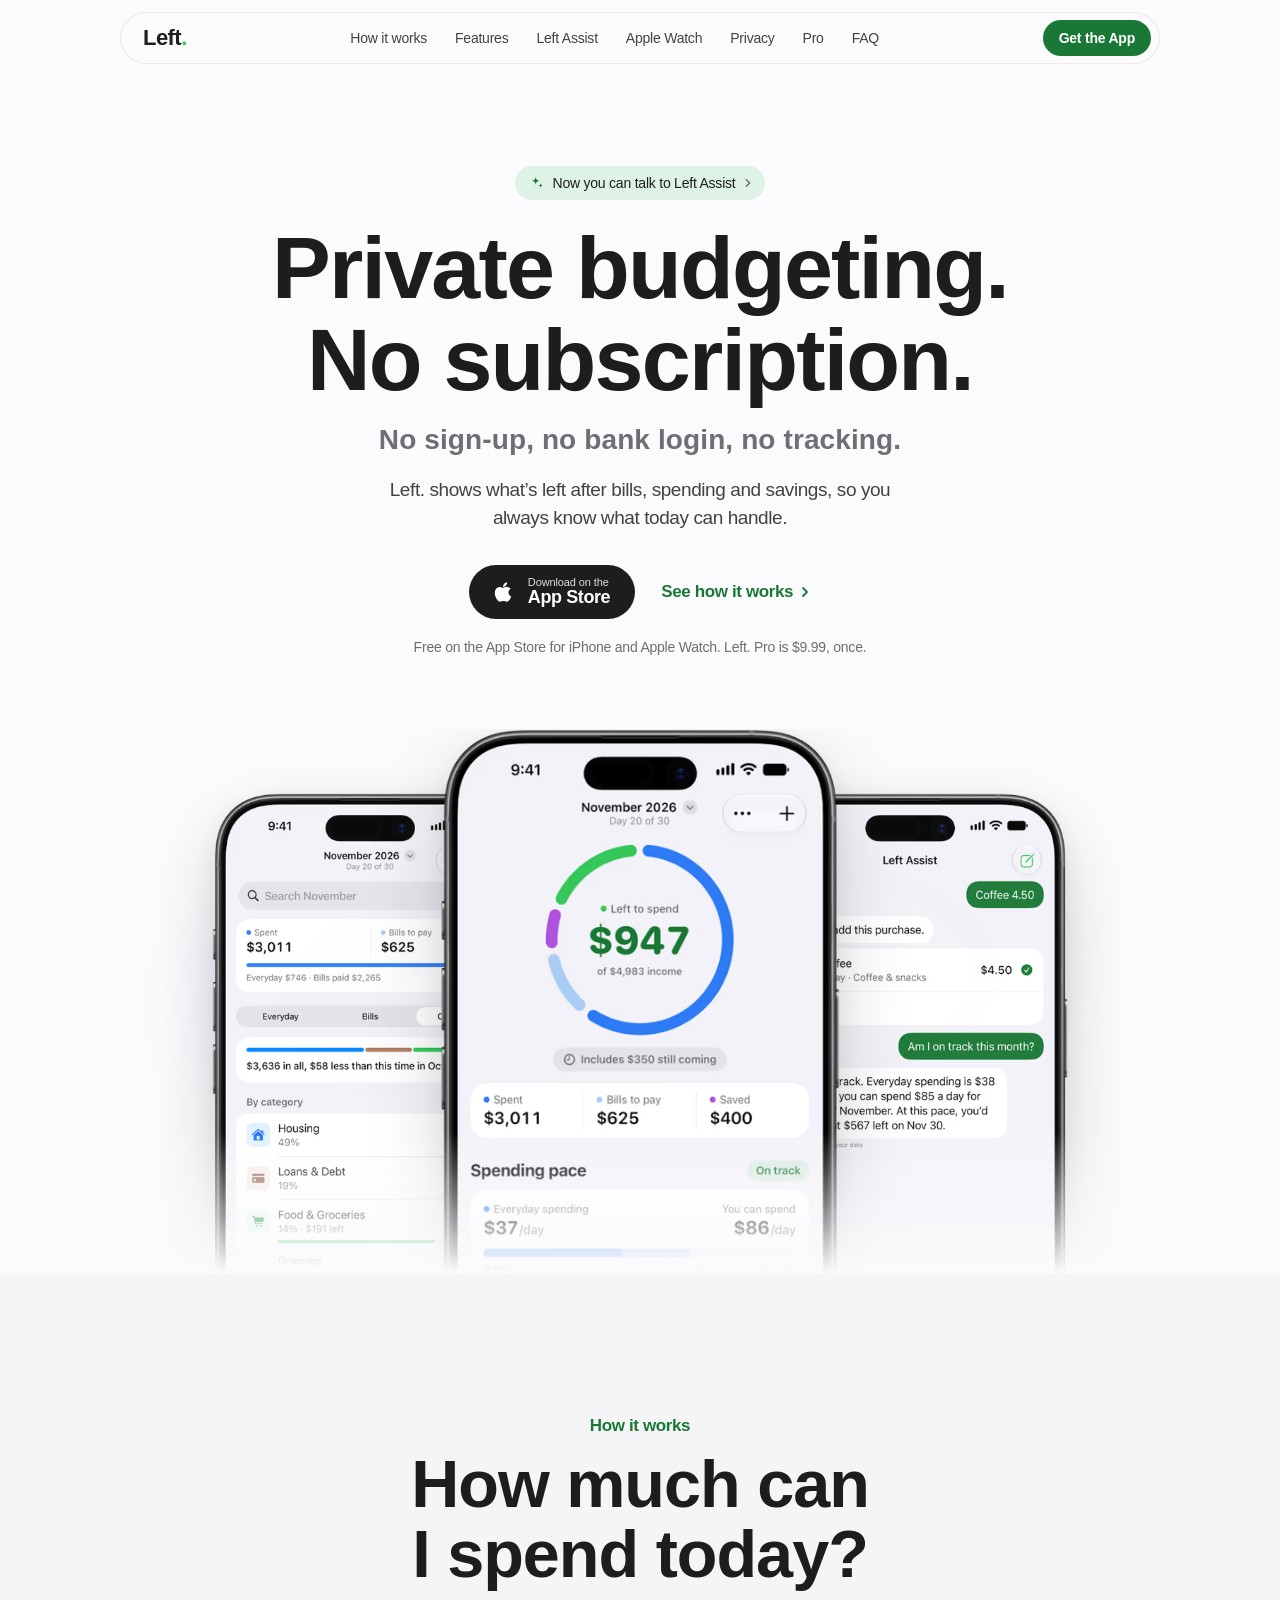
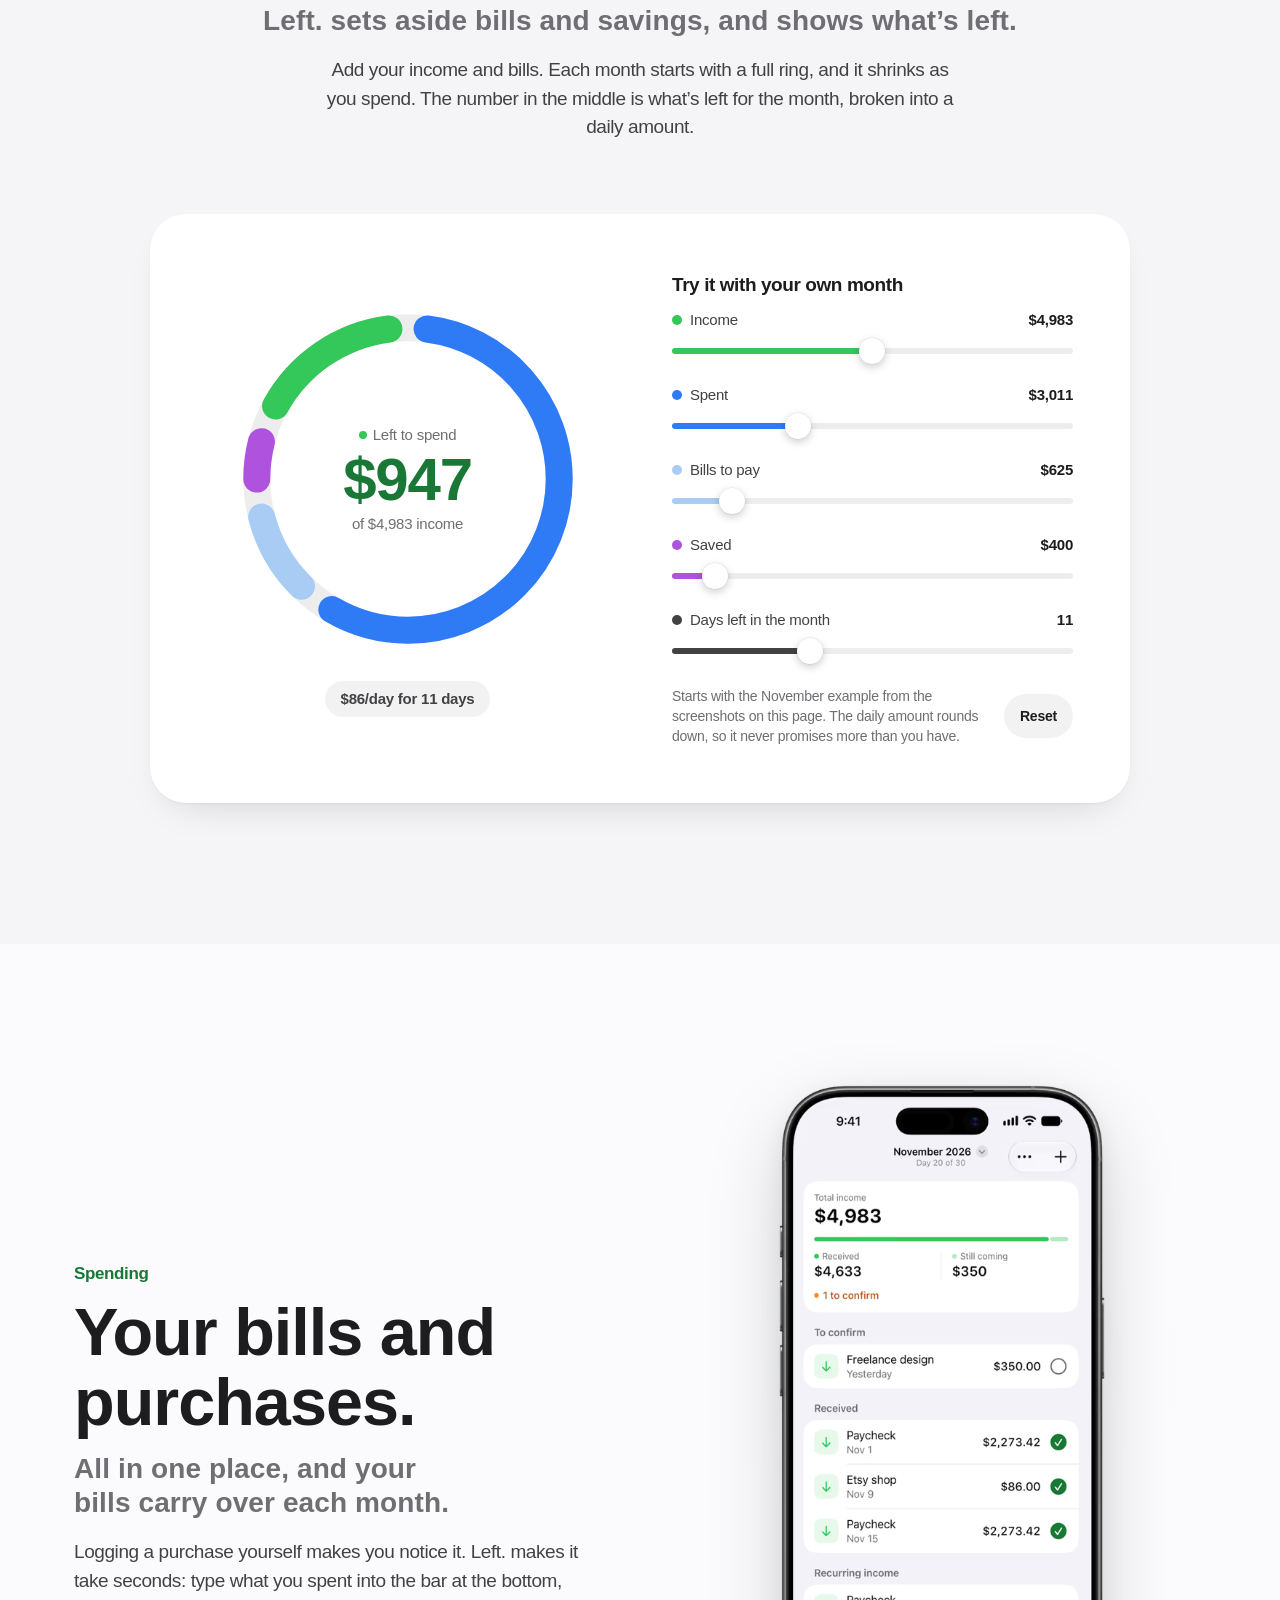
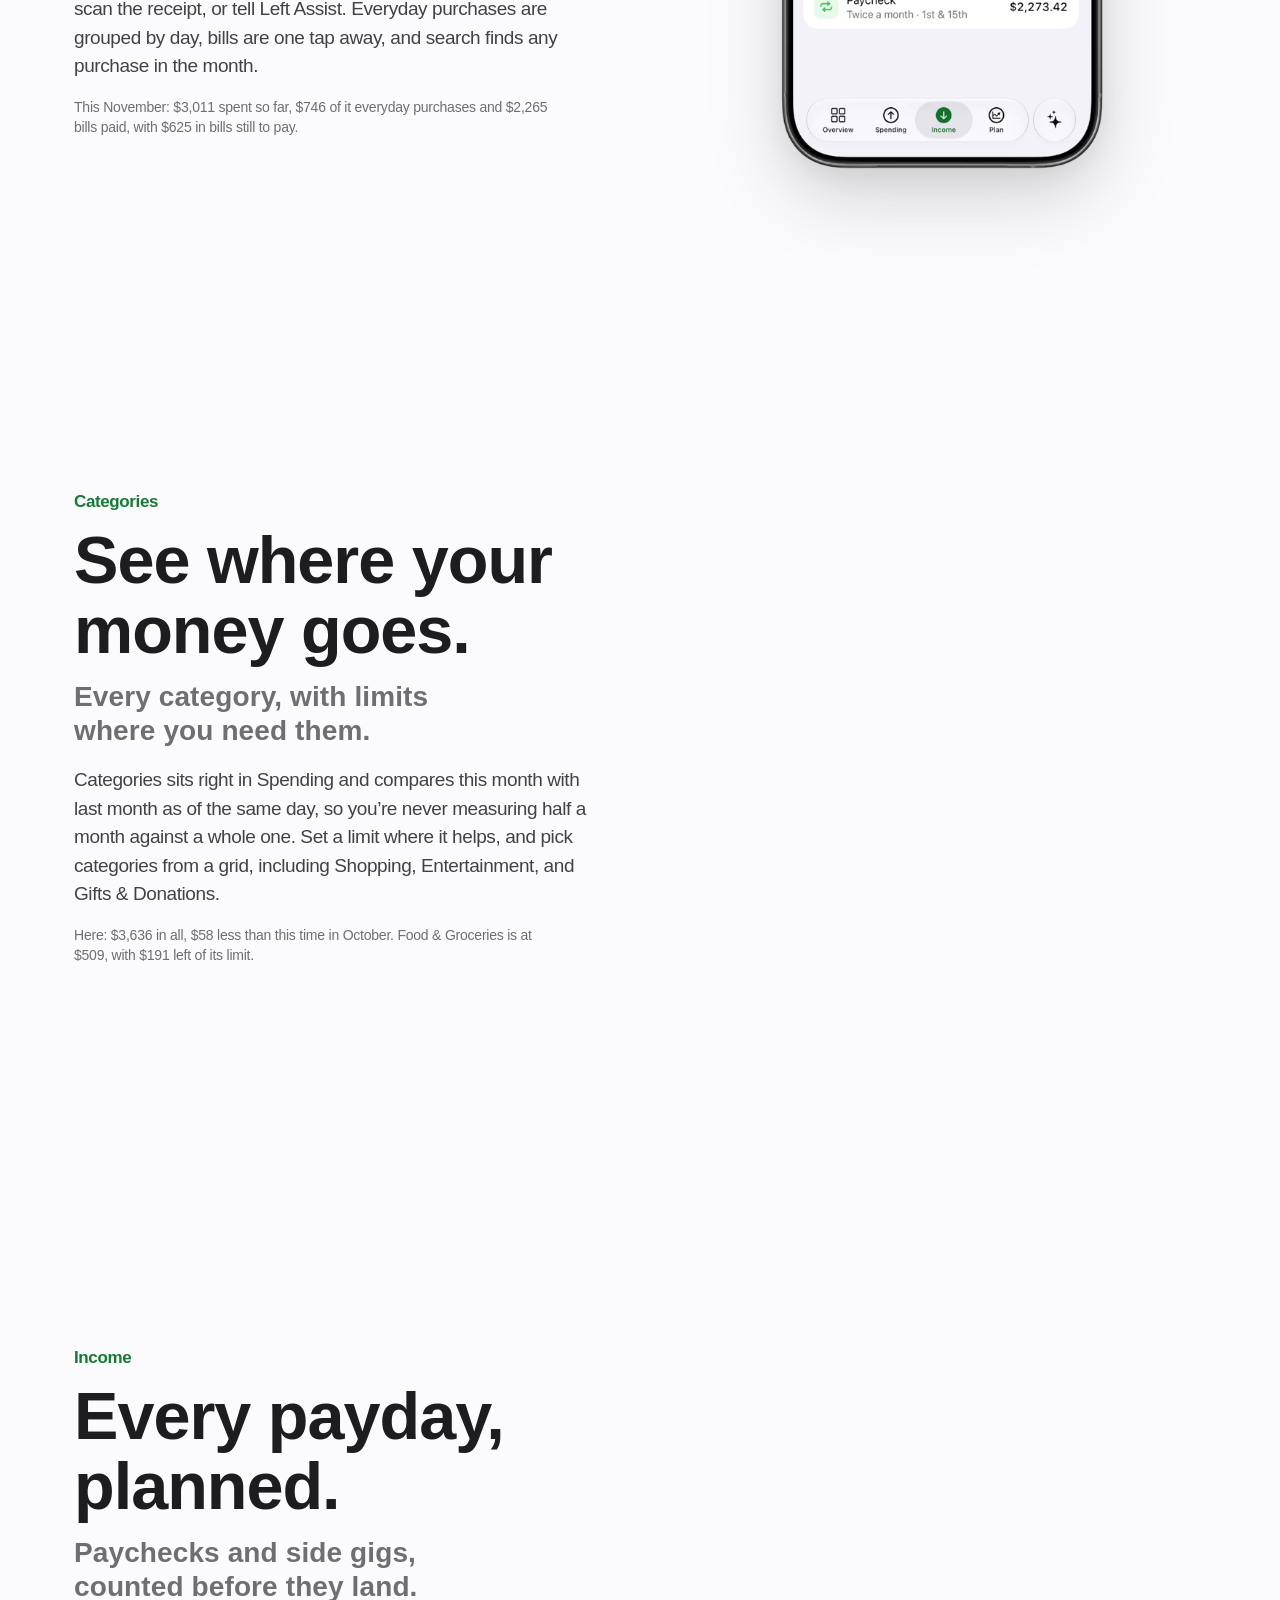
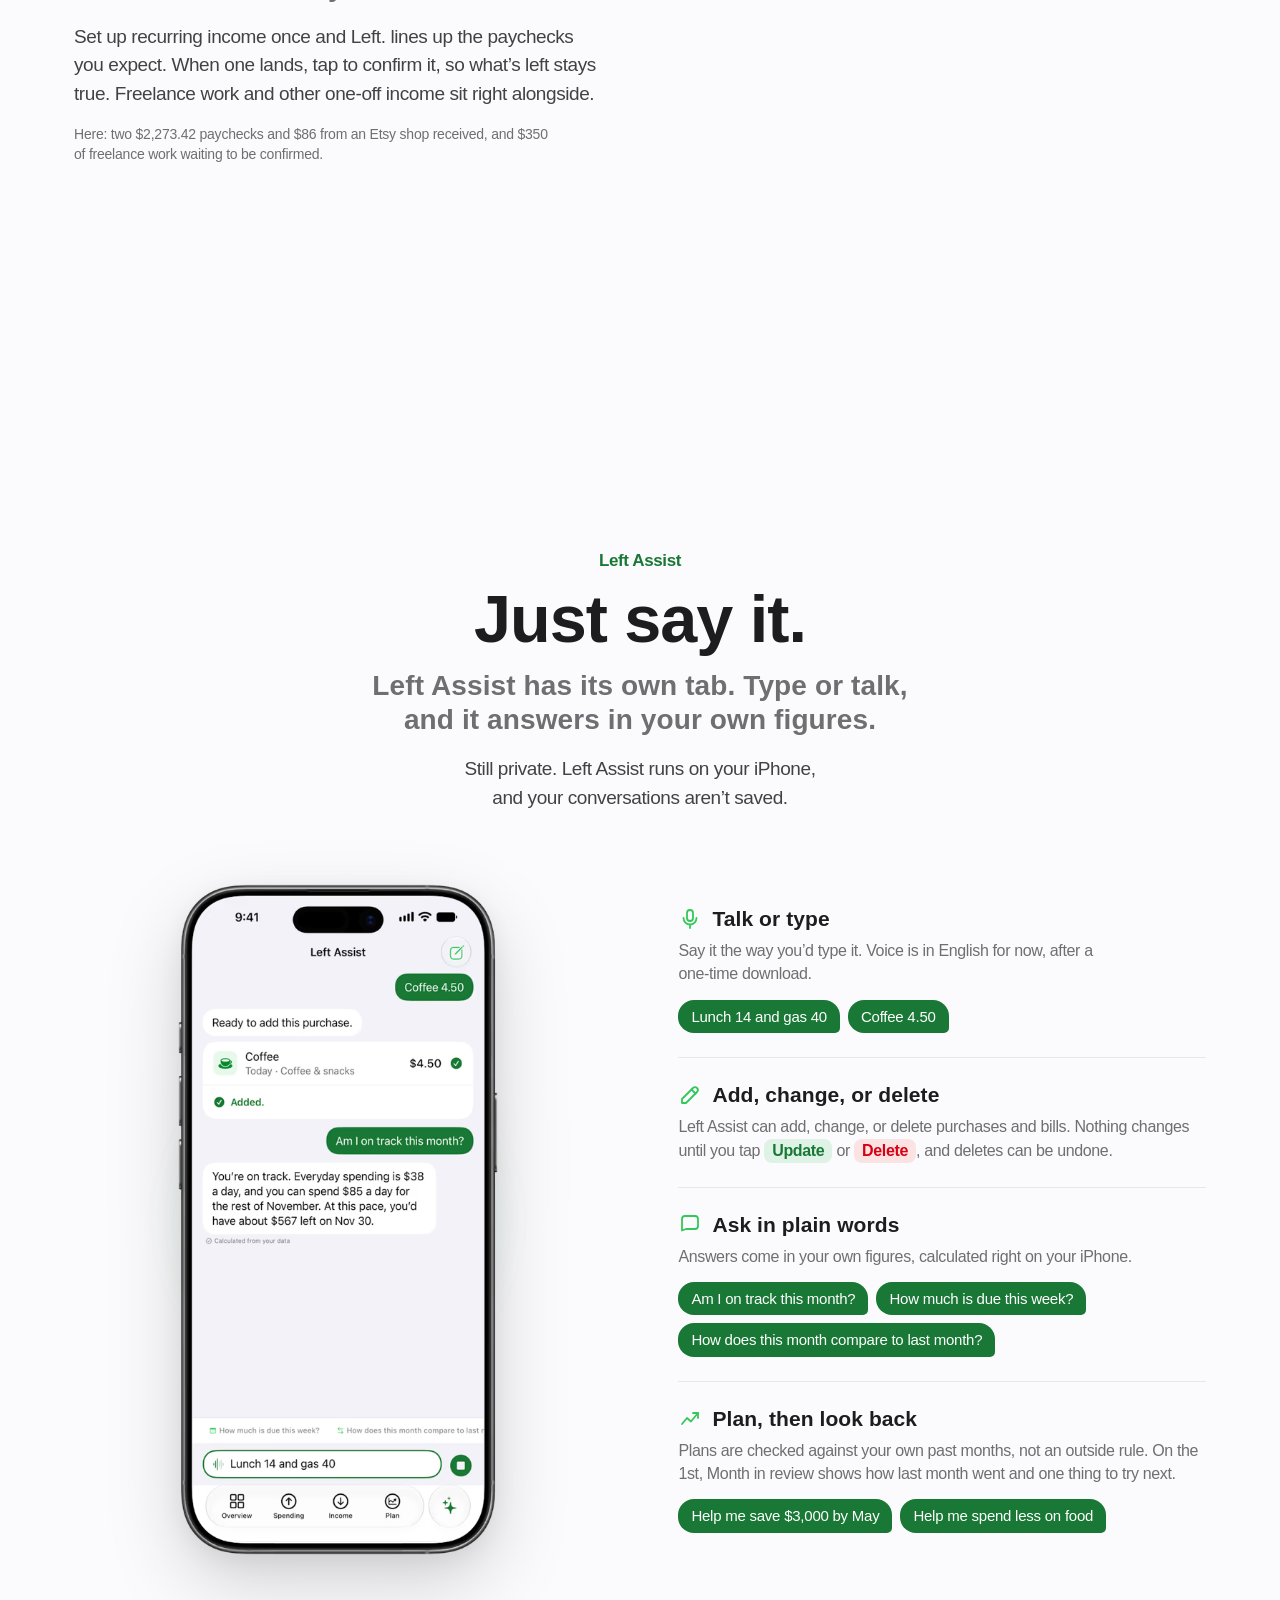
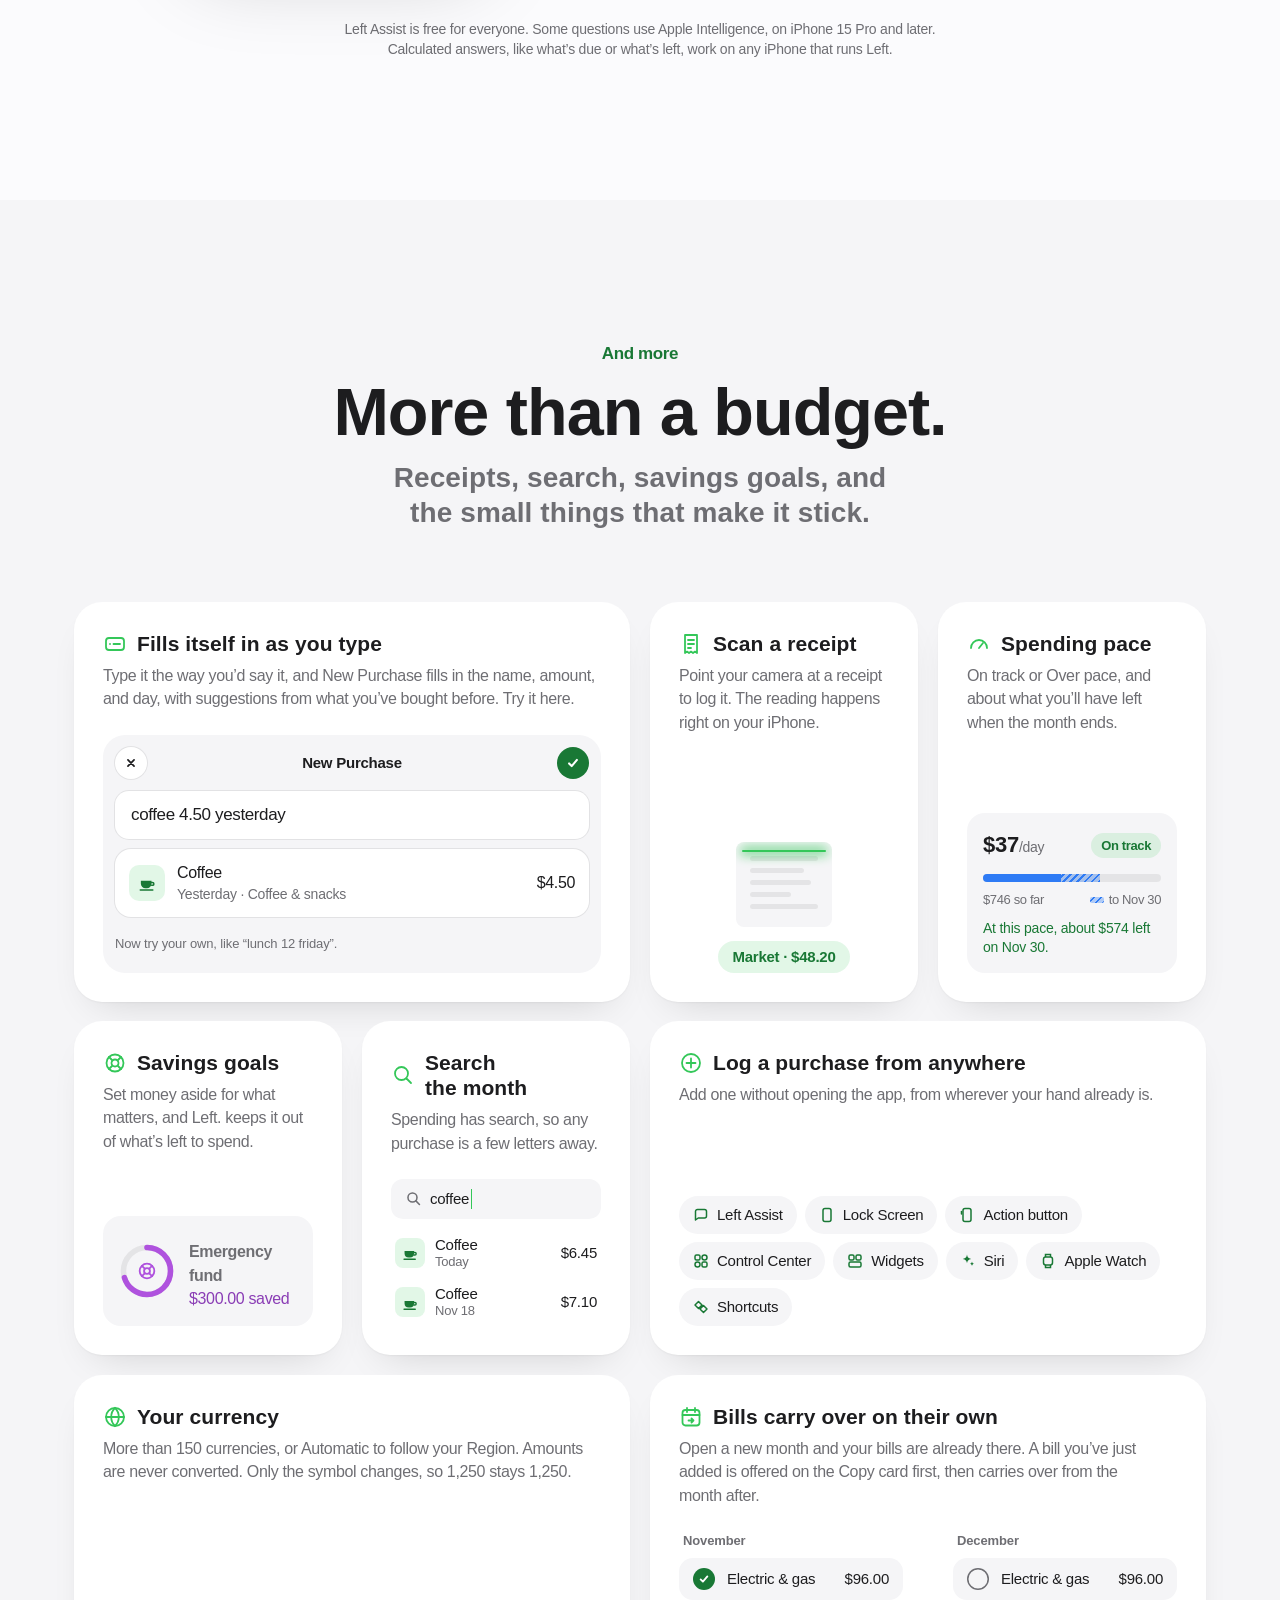
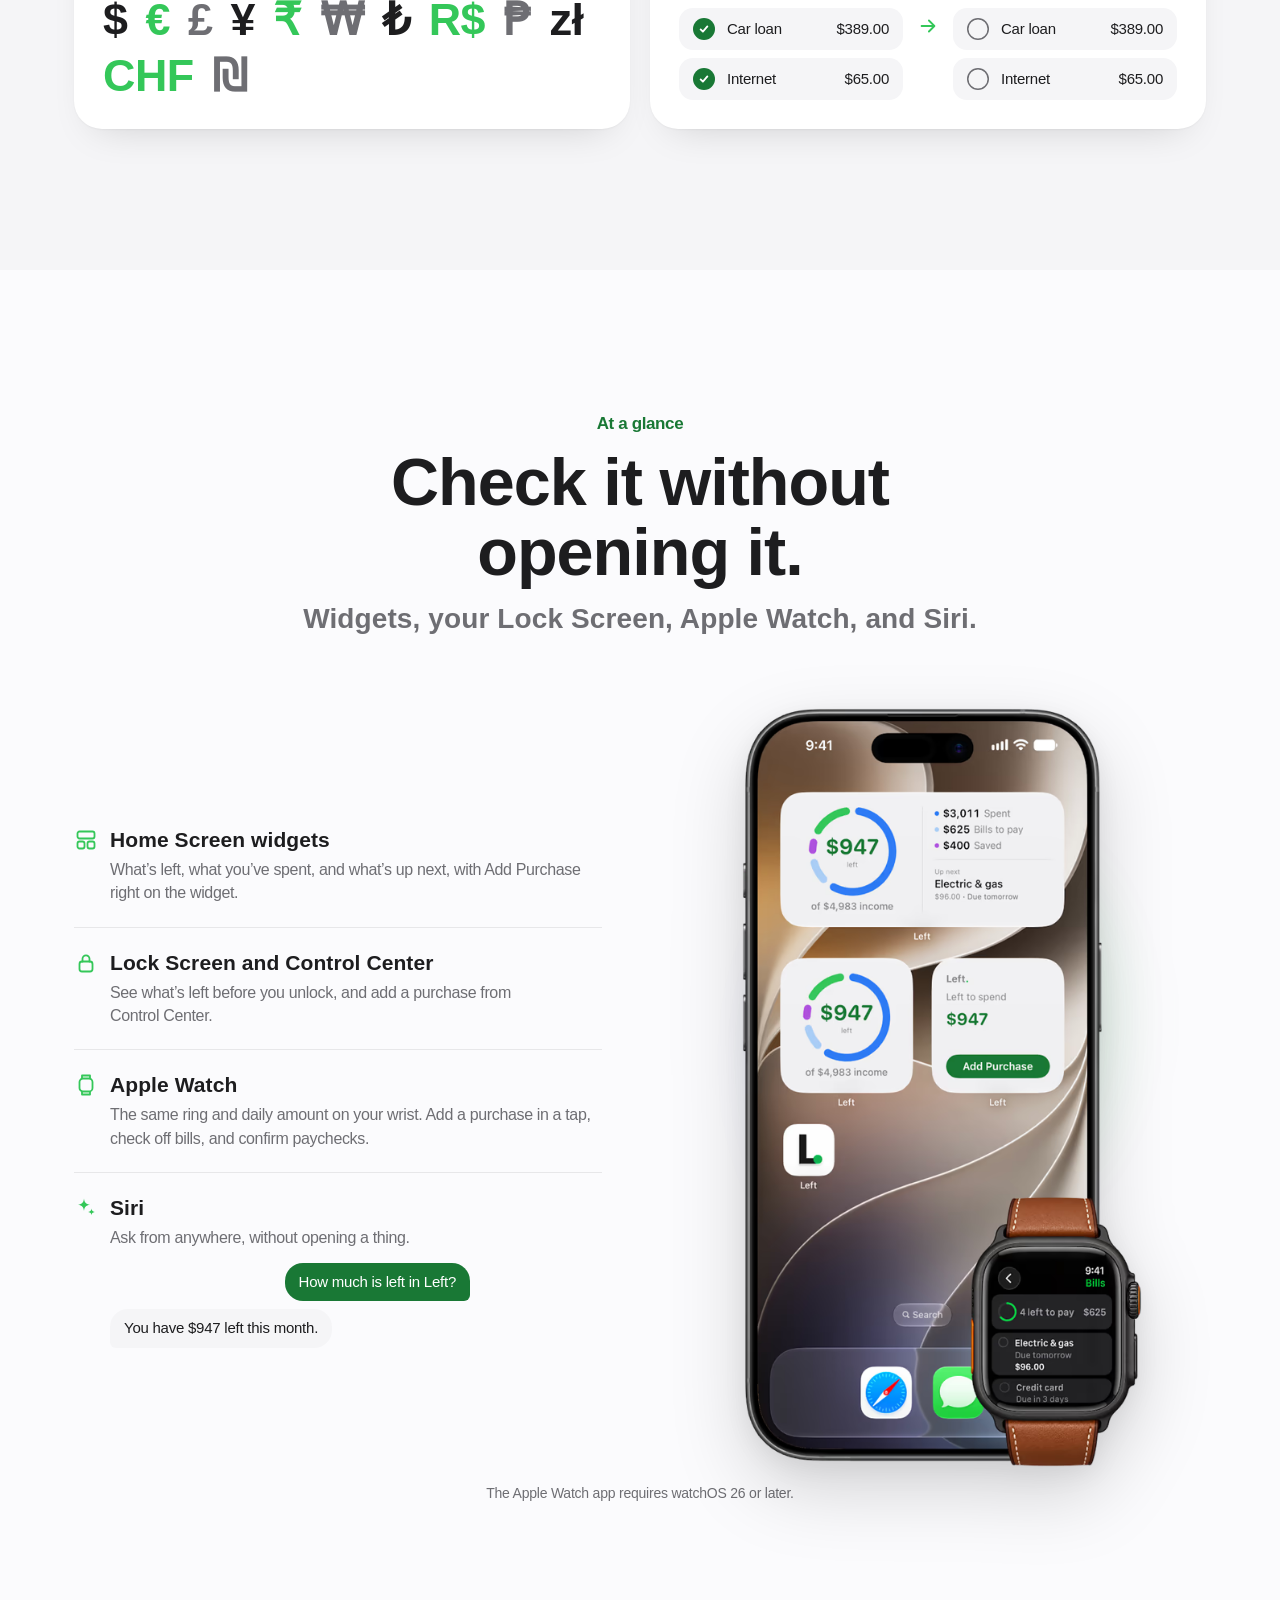
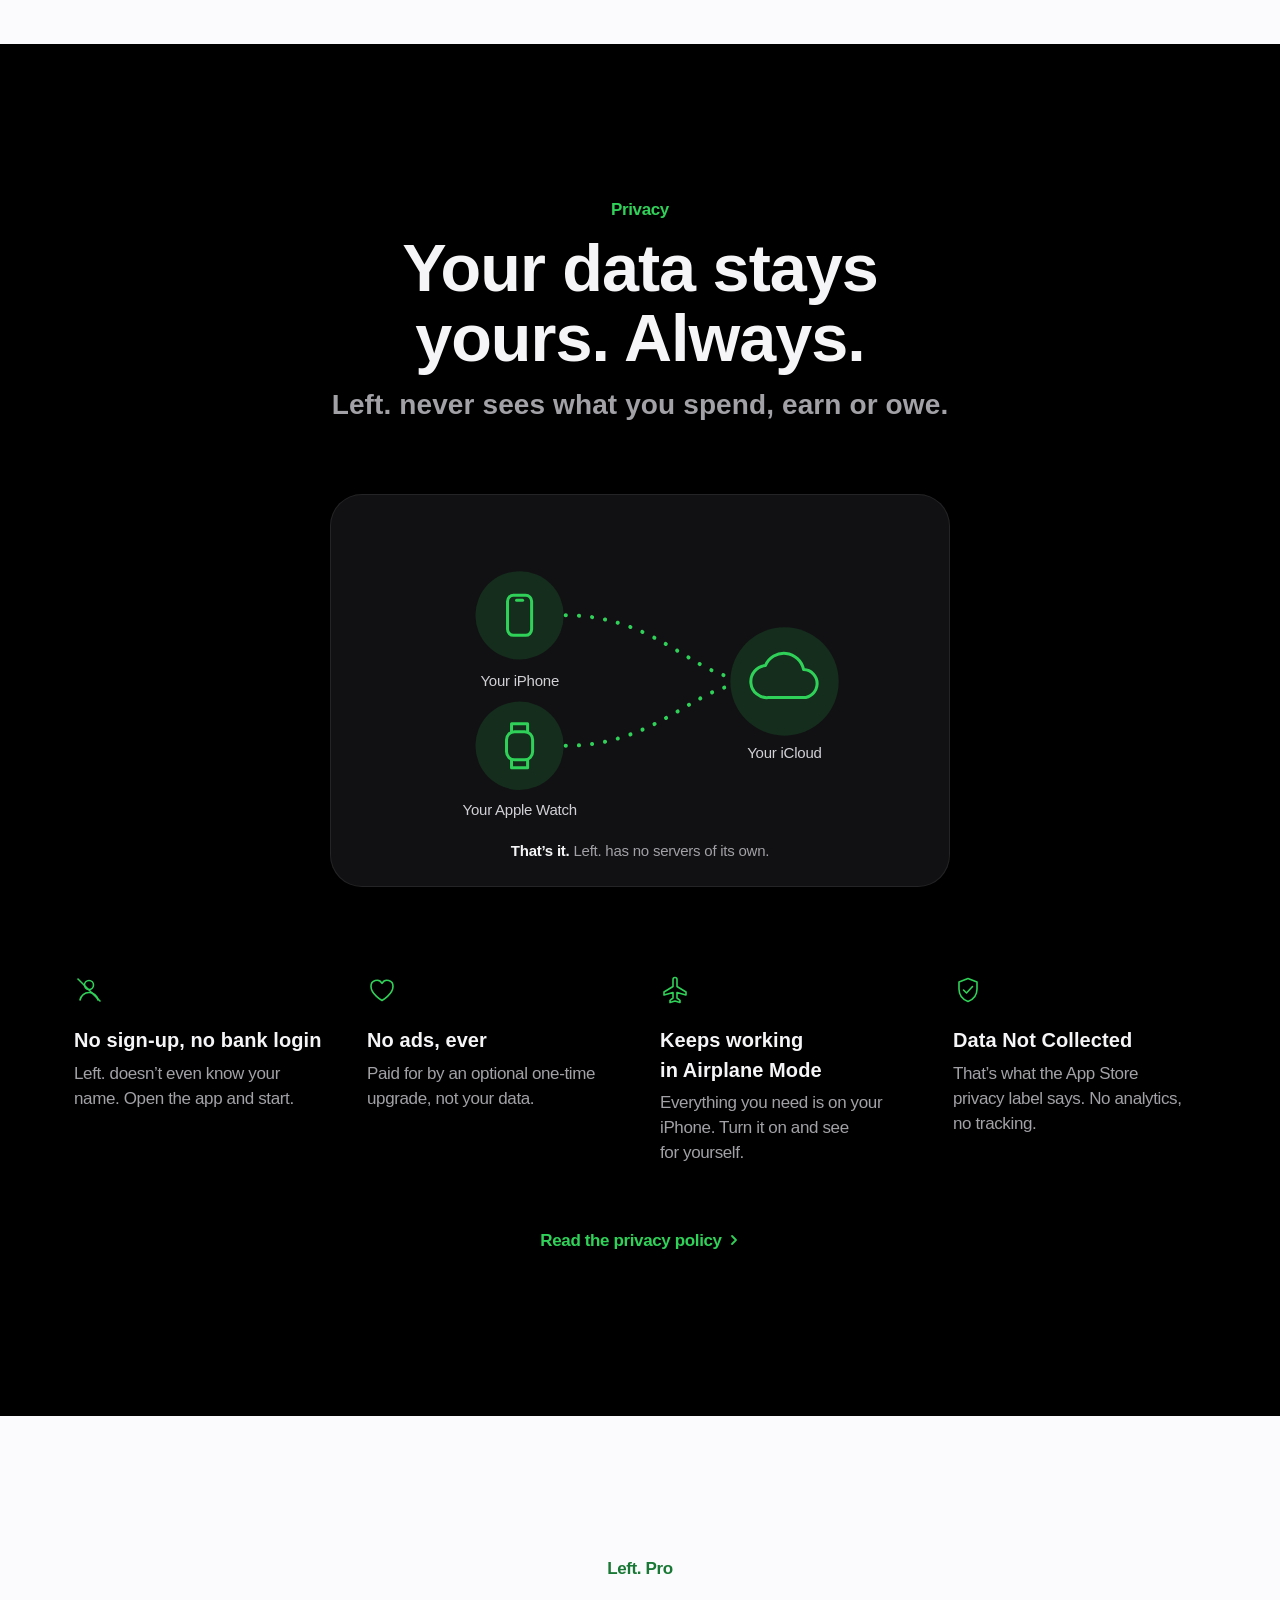
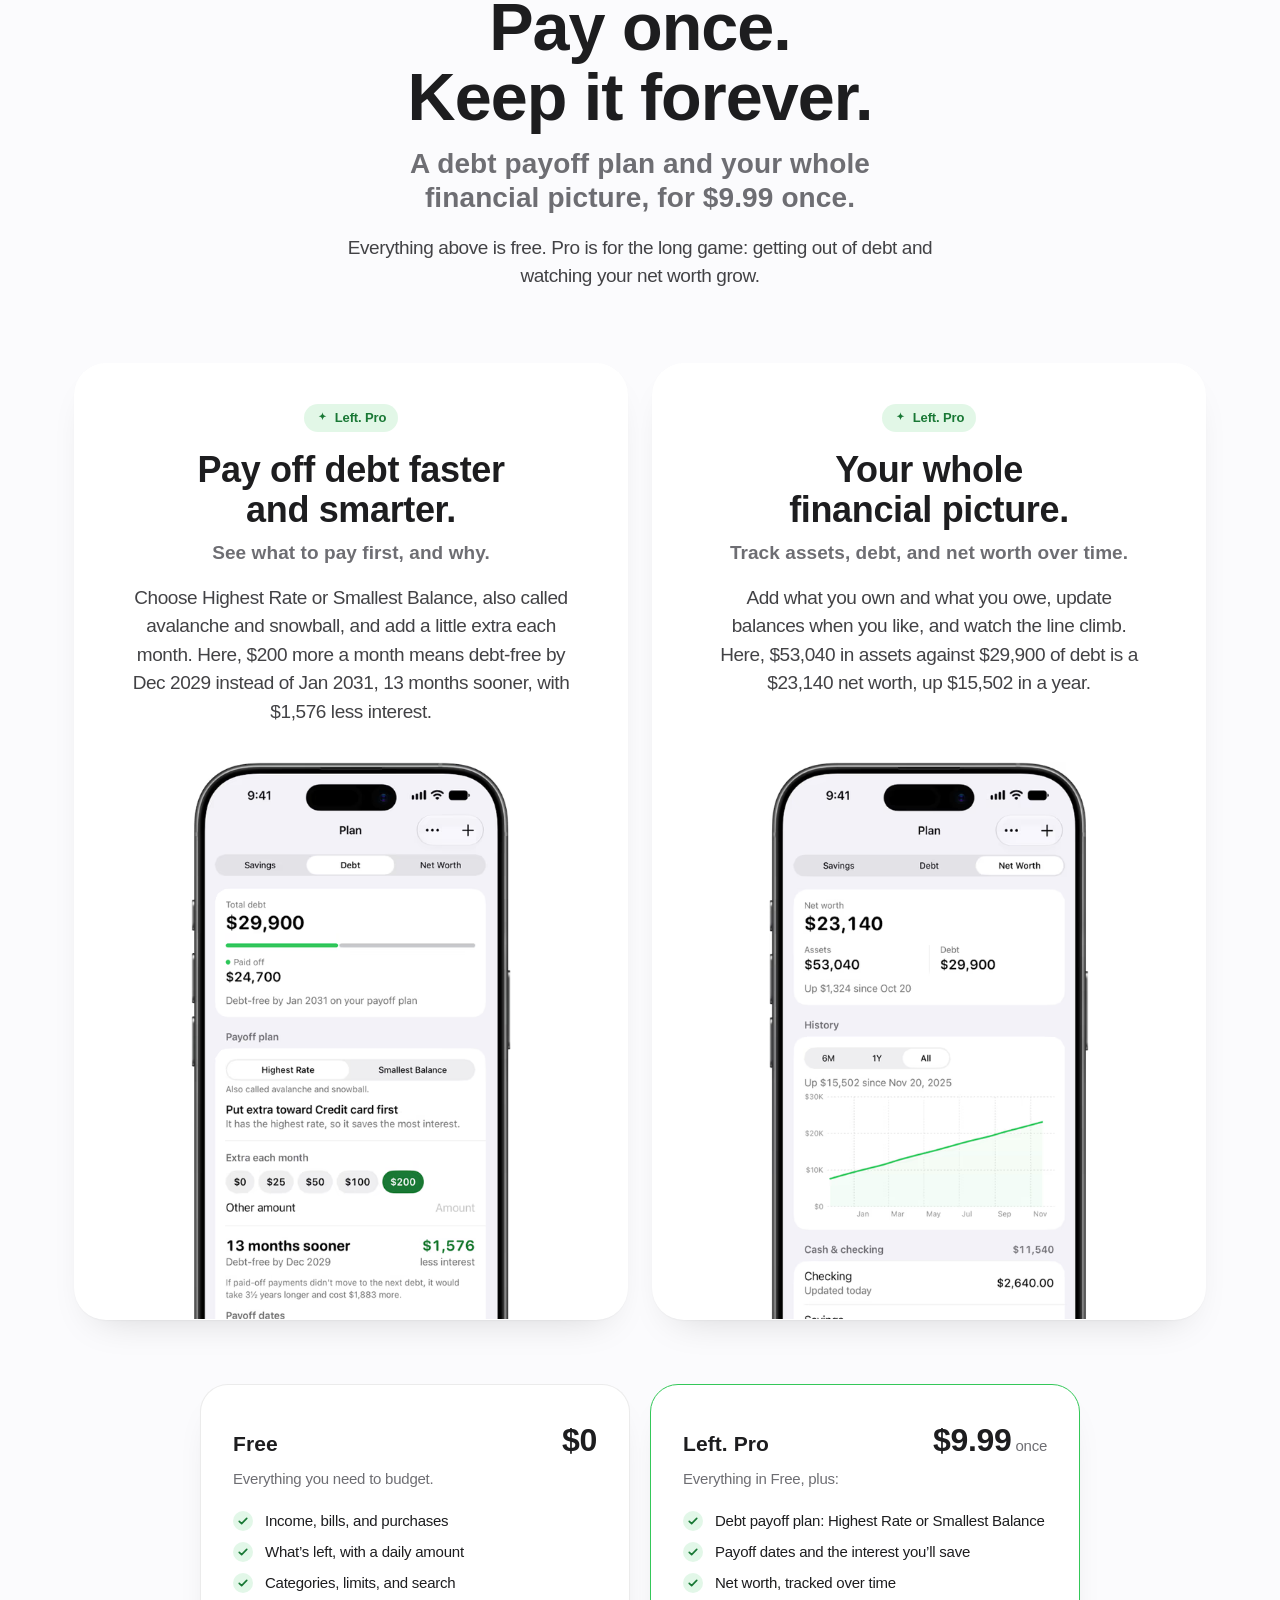
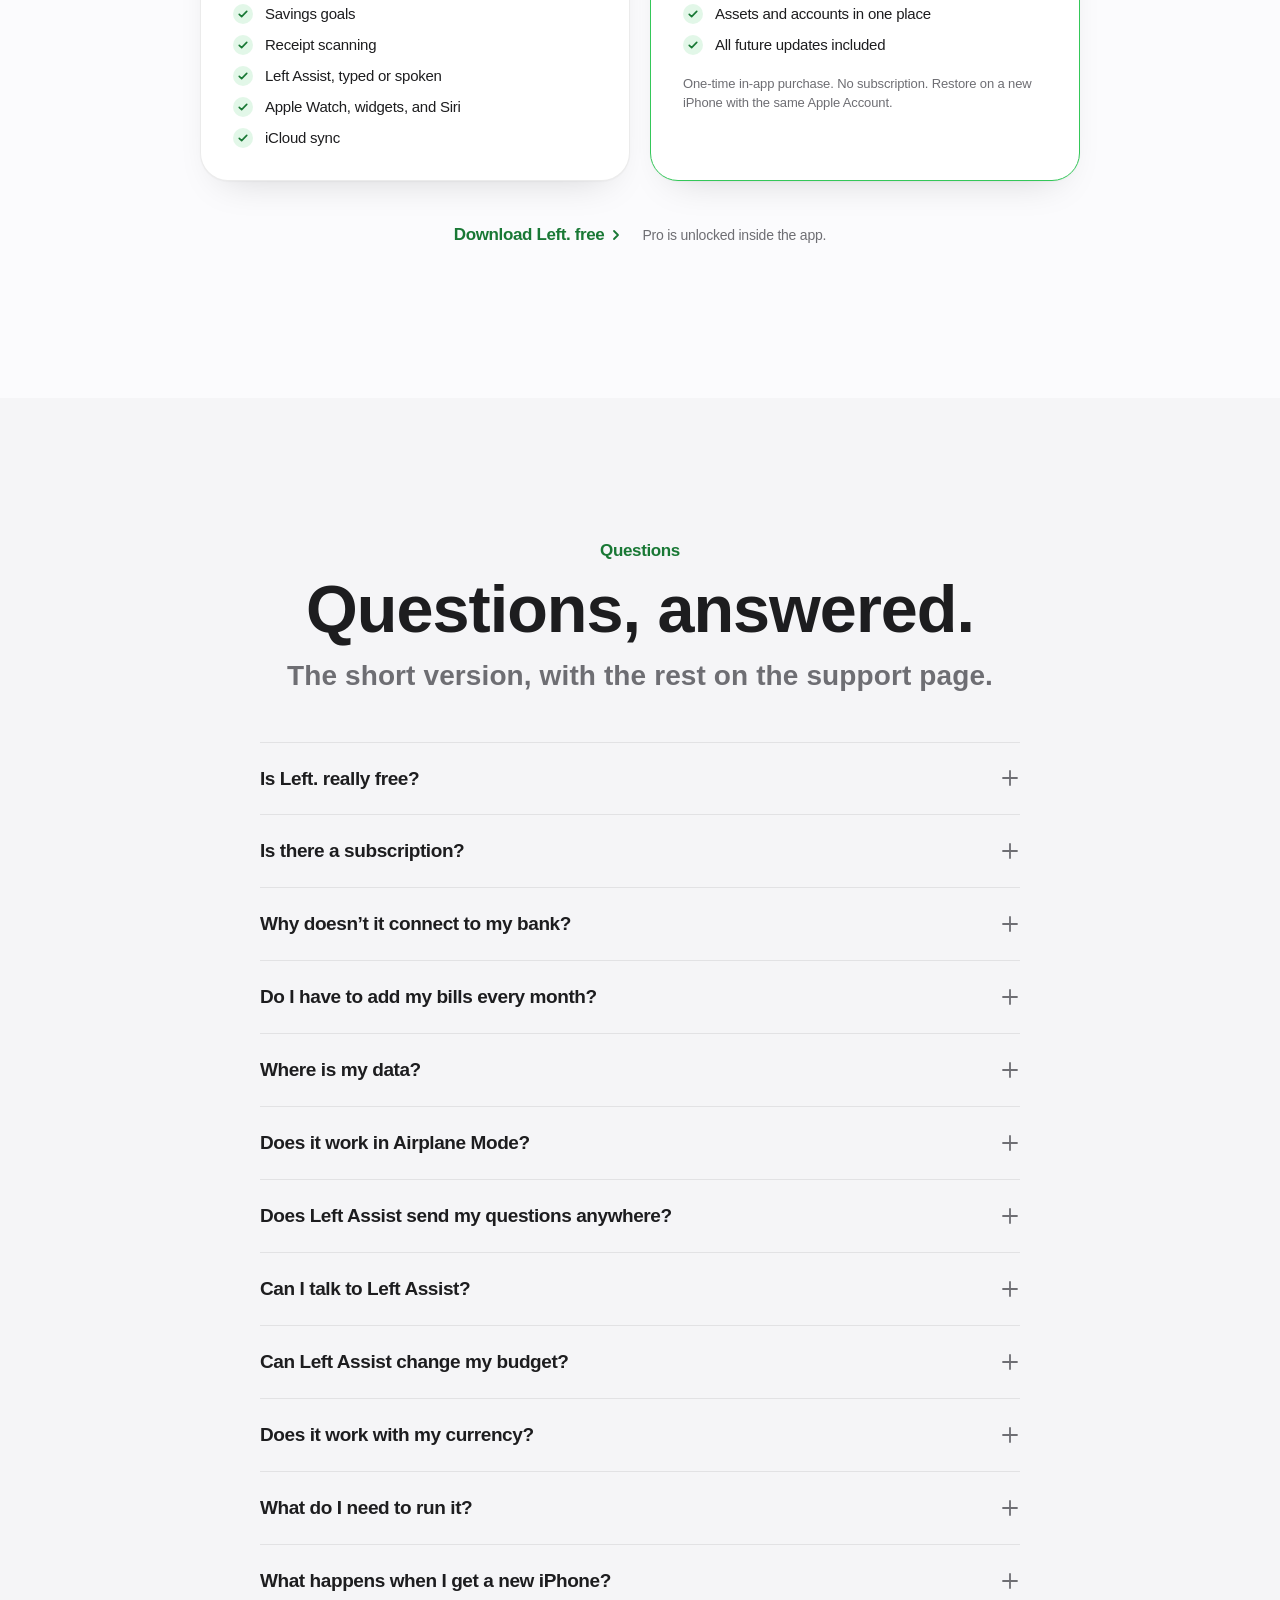
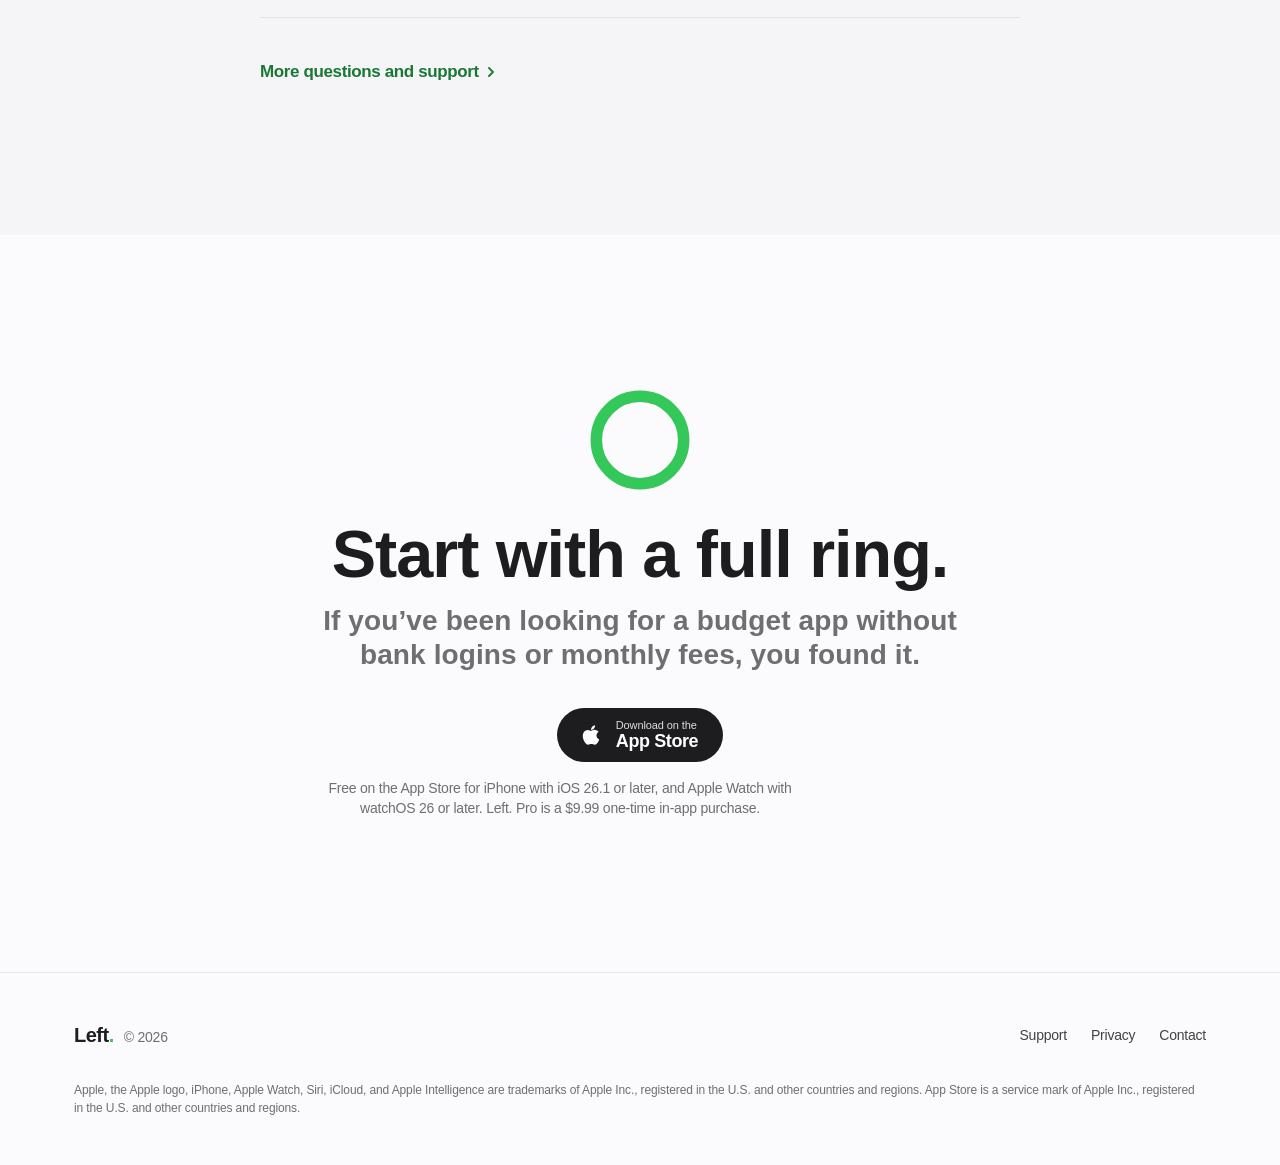
==== index.html @ 3aeca291 "Update site for Left. 3.2: Assist tab and voice, New Purchase demo, Categories, new screenshots" ====
<!DOCTYPE html>
<html lang="en">
<head>
  <meta charset="UTF-8">
  <meta name="viewport" content="width=device-width, initial-scale=1.0, viewport-fit=cover">
  <title>Left. Private budget app for iPhone. No subscription.</title>
  <meta name="description" content="See what’s left after bills, spending and savings, with a private assistant you can type or talk to on your iPhone. No sign-up, no bank login, no subscription. Free for iPhone and Apple Watch.">

  <meta name="theme-color" content="#fbfbfd" media="(prefers-color-scheme: light)">
  <meta name="theme-color" content="#000000" media="(prefers-color-scheme: dark)">

  <link rel="icon" type="image/svg+xml" href="favicon.svg">
  <link rel="apple-touch-icon" href="apple-touch-icon.png">
  <meta name="apple-itunes-app" content="app-id=6761345386">
  <link rel="canonical" href="https://left-budget.com/">
  <link rel="preload" as="image" type="image/avif" href="screenshots/overview.avif"
        imagesrcset="screenshots/overview-sm.avif 505w, screenshots/overview.avif 1009w"
        imagesizes="(max-width: 760px) min(338px, 85.6vw), (max-width: 1024px) 383px, 450px">

  <meta property="og:title" content="Private budgeting. No subscription.">
  <meta property="og:description" content="Left. shows what’s left after bills, spending and savings. No sign-up, no bank login, no tracking. Your data stays on your devices and in your own iCloud. Free for iPhone and Apple Watch.">
  <meta property="og:type" content="website">
  <meta property="og:url" content="https://left-budget.com/">
  <meta property="og:site_name" content="Left.">
  <meta property="og:locale" content="en_US">
  <meta property="og:image" content="https://left-budget.com/og-image.jpg">
  <meta property="og:image:width" content="1200">
  <meta property="og:image:height" content="630">
  <meta property="og:image:type" content="image/jpeg">
  <meta property="og:image:alt" content="Private budgeting. No subscription. An iPhone showing the Left. ring with $947 left to spend of $4,983 income.">
  <meta name="twitter:card" content="summary_large_image">
  <meta name="twitter:title" content="Private budgeting. No subscription.">
  <meta name="twitter:description" content="Left. shows what’s left after bills, spending and savings. No sign-up, no bank login, no tracking. Your data stays on your devices and in your own iCloud. Free for iPhone and Apple Watch.">
  <meta name="twitter:image" content="https://left-budget.com/og-image.jpg">
  <meta name="twitter:image:alt" content="Private budgeting. No subscription. An iPhone showing the Left. ring with $947 left to spend of $4,983 income.">

  <script type="application/ld+json">
  {
    "@context": "https://schema.org",
    "@type": "MobileApplication",
    "name": "Left.",
    "alternateName": "Left. Budget Planner",
    "url": "https://left-budget.com/",
    "applicationCategory": "FinanceApplication",
    "operatingSystem": "iOS 26.1 or later; watchOS 26.0 or later",
    "description": "See what’s left after bills, spending and savings, with a private assistant you can type or talk to on your iPhone. No sign-up, no bank login, no subscription. Free for iPhone and Apple Watch.",
    "image": "https://left-budget.com/og-image.jpg",
    "installUrl": "https://apps.apple.com/app/id6761345386",
    "offers": [
      { "@type": "Offer", "name": "Left.", "price": "0", "priceCurrency": "USD" },
      { "@type": "Offer", "name": "Left. Pro", "price": "9.99", "priceCurrency": "USD", "description": "One-time in-app purchase. No subscription." }
    ]
  }
  </script>
  <script type="application/ld+json">
  {
    "@context": "https://schema.org",
    "@type": "FAQPage",
    "mainEntity": [
      { "@type": "Question", "name": "Is Left. really free?", "acceptedAnswer": { "@type": "Answer", "text": "Yes. Income, bills, purchases, categories and limits, savings goals, receipt scanning, Left Assist, Apple Watch, widgets, Siri, and iCloud sync are all free. Left. Pro is a $9.99 one-time purchase that adds the debt payoff plan and net worth." } },
      { "@type": "Question", "name": "Is there a subscription?", "acceptedAnswer": { "@type": "Answer", "text": "No. Left. is free, and Left. Pro is a one-time $9.99 purchase with future updates included." } },
      { "@type": "Question", "name": "Why doesn’t it connect to my bank?", "acceptedAnswer": { "@type": "Answer", "text": "By design. You enter your own numbers, so there are no credentials to hand over and no third party in the middle. Logging a purchase yourself makes you notice it, and the capture bar, Left Assist, receipt scanning, Siri, and Apple Watch keep it to seconds." } },
      { "@type": "Question", "name": "Do I have to add my bills every month?", "acceptedAnswer": { "@type": "Answer", "text": "No. Bills carry over to the new month the first time you open it. A bill you’ve just added is offered on the Copy card first, then carries over from the month after." } },
      { "@type": "Question", "name": "Where is my data?", "acceptedAnswer": { "@type": "Answer", "text": "On your iPhone and Apple Watch, and in your own iCloud for sync between them. Left. has no servers of its own, no analytics, and no ads, and the App Store privacy label reads Data Not Collected." } },
      { "@type": "Question", "name": "Does it work in Airplane Mode?", "acceptedAnswer": { "@type": "Answer", "text": "Yes. Everything you need lives on your iPhone, so Left. keeps working with no connection at all. Turn on Airplane Mode and see for yourself. Changes sync through iCloud when you’re back online." } },
      { "@type": "Question", "name": "Does Left Assist send my questions anywhere?", "acceptedAnswer": { "@type": "Answer", "text": "No. Calculated answers come from the app itself on any iPhone that runs Left. Open-ended questions use Apple Intelligence on iPhone 15 Pro and later. Either way, nothing is sent to a server, and your conversations aren’t saved." } },
      { "@type": "Question", "name": "Can I talk to Left Assist?", "acceptedAnswer": { "@type": "Answer", "text": "Yes. Left Assist has its own tab, and you can type or speak. Voice is in English for now and needs a one-time download. Like the rest of Left Assist, it runs on your iPhone." } },
      { "@type": "Question", "name": "Can Left Assist change my budget?", "acceptedAnswer": { "@type": "Answer", "text": "Only when you tap. Left Assist can add, change, or delete purchases and bills, and it always shows you what it’s ready to do first. Nothing is added until you tap, nothing changes until you tap Update or Delete, and deletes can be undone." } },
      { "@type": "Question", "name": "Does it work with my currency?", "acceptedAnswer": { "@type": "Answer", "text": "Yes. Pick from more than 150 currencies in Settings, or stay on Automatic to follow your Region. Amounts are never converted. Only the symbol changes, so 1,250 stays 1,250." } },
      { "@type": "Question", "name": "What do I need to run it?", "acceptedAnswer": { "@type": "Answer", "text": "An iPhone on iOS 26.1 or later, and watchOS 26 or later for the Apple Watch app. Open-ended Left Assist questions use Apple Intelligence, which needs an iPhone 15 Pro or later." } },
      { "@type": "Question", "name": "What happens when I get a new iPhone?", "acceptedAnswer": { "@type": "Answer", "text": "Sign in with the same Apple Account, install Left., and your data syncs back through iCloud. Pro restores automatically, and Restore Purchase is there if you ever need it." } }
    ]
  }
  </script>
  <script type="speculationrules">
  { "prerender": [{ "where": { "href_matches": ["/support.html", "/privacy.html"] }, "eagerness": "moderate" }] }
  </script>
  <script>document.documentElement.classList.add('js');</script>

  <style>
    *, *::before, *::after { box-sizing: border-box; }

    /* Smooth cross-fades between the site's pages, where supported */
    @view-transition { navigation: auto; }

    :root {
      color-scheme: light dark;
      --bg: #fbfbfd;
      --bg-alt: #f5f5f7;
      --card: #ffffff;
      --fg: #1d1d1f;
      --fg-soft: #424245;
      --muted: #6e6e73;
      --border: rgba(0, 0, 0, 0.08);
      --track: rgba(0, 0, 0, 0.07);
      --pill: rgba(0, 0, 0, 0.05);

      /* The app's palette. One segmented ring everywhere: spent, bills to pay,
         saved, left, clockwise from 12. Text variants keep 4.5:1 on light surfaces. */
      --green: #34c759;
      --green-text: #197835;
      --green-soft: rgba(52, 199, 89, 0.14);
      --brand-fill: #197835;     /* white text sits only on this deep green */
      --blue: #2e7bf5;
      --blue-soft: #a8ccf4;
      --purple: #af52de;
      --purple-text: #8a3db5;
      --red-text: #d70015;

      --shadow-card: 0 1px 2px rgba(0, 0, 0, 0.04), 0 18px 40px -22px rgba(0, 0, 0, 0.18);
      --phone-shadow: drop-shadow(0 28px 36px rgba(0, 0, 0, 0.16)) drop-shadow(0 6px 12px rgba(0, 0, 0, 0.06));
      --watch-shadow: drop-shadow(0 18px 24px rgba(0, 0, 0, 0.18));
      --glass: rgba(251, 251, 253, 0.7);
      --glass-border: rgba(0, 0, 0, 0.07);
      --glass-shadow: 0 10px 30px -14px rgba(0, 0, 0, 0.22), inset 0 1px 0 rgba(255, 255, 255, 0.7);
      --badge-bg: #1d1d1f;
      --badge-fg: #ffffff;
      --badge-border: transparent;
      --aurora-opacity: 0.55;

      /* Apple's optical tracking scale. SF Text (under 20px) is drawn wide for
         legibility so it needs negative tracking; SF Display (20px and up) is
         already tight and opens back up as the size grows. */
      --track-lead: 0.004em;      /* 20px to 28px */
      --track-body: -0.022em;     /* 16px to 19px */
      --track-small: -0.016em;    /* 14px to 15px */
      --track-caption: -0.01em;   /* 11px to 13px */

      --ease: cubic-bezier(.2, .7, .2, 1);
      --nav-h: 76px;
    }

    @media (prefers-color-scheme: dark) {
      :root {
        --bg: #000000;
        --bg-alt: #0c0c0d;
        --card: #1c1c1e;
        --fg: #f5f5f7;
        --fg-soft: #d1d1d6;
        --muted: #98989d;
        --border: rgba(255, 255, 255, 0.1);
        --track: rgba(255, 255, 255, 0.1);
        --pill: rgba(255, 255, 255, 0.08);
        --green: #30d158;
        --green-text: #30d158;
        --green-soft: rgba(48, 209, 88, 0.16);
        --blue: #3b86f7;
        --blue-soft: #9fc3ef;
        --purple: #bf5af2;
        --purple-text: #d68cff;
        --red-text: #ff453a;
        --shadow-card: none;
        --phone-shadow: drop-shadow(0 28px 40px rgba(0, 0, 0, 0.7));
        --watch-shadow: drop-shadow(0 18px 24px rgba(0, 0, 0, 0.6));
        --glass: rgba(28, 28, 30, 0.66);
        --glass-border: rgba(255, 255, 255, 0.12);
        --glass-shadow: 0 10px 30px -14px rgba(0, 0, 0, 0.7), inset 0 1px 0 rgba(255, 255, 255, 0.08);
        --badge-bg: #ffffff;
        --badge-fg: #1d1d1f;
        --badge-border: rgba(255, 255, 255, 0.2);
        --aurora-opacity: 0.8;
      }
    }

    html {
      scroll-behavior: smooth;
      scroll-padding-top: var(--nav-h);
      -webkit-text-size-adjust: 100%;
    }
    @media (prefers-reduced-motion: reduce) {
      html { scroll-behavior: auto; }
    }

    body {
      margin: 0;
      background: var(--bg);
      color: var(--fg);
      font-family: -apple-system, BlinkMacSystemFont, 'SF Pro Display', 'SF Pro Text', 'Helvetica Neue', Helvetica, Arial, sans-serif;
      -webkit-font-smoothing: antialiased;
      -moz-osx-font-smoothing: grayscale;
      text-rendering: optimizeLegibility;
      line-height: 1.47059;
      font-size: 1.0625rem;
      letter-spacing: var(--track-body);
      overflow-x: clip;
    }

    .wrap {
      max-width: 1180px;
      margin: 0 auto;
      padding: 0 24px;
    }
    @media (max-width: 480px) {
      .wrap { padding: 0 16px; }
    }

    a { color: inherit; text-decoration: none; }
    img { display: block; max-width: 100%; height: auto; }
    p { margin: 0; }
    h1, h2, h3 { margin: 0; text-wrap: balance; }
    ul { margin: 0; padding: 0; list-style: none; }
    figure { margin: 0; }
    .num { font-variant-numeric: tabular-nums; }

    /* Keyboard focus: visible in both themes, never shown on mouse clicks */
    :focus-visible {
      outline: 2px solid var(--fg);
      outline-offset: 3px;
      border-radius: 6px;
    }

    .vh { position: absolute; width: 1px; height: 1px; overflow: hidden; clip-path: inset(50%); white-space: nowrap; }

    .skip-link {
      position: fixed;
      left: 16px;
      top: -64px;
      z-index: 200;
      padding: 10px 18px;
      border-radius: 12px;
      background: var(--fg);
      color: var(--bg);
      font-size: 0.875rem;
      font-weight: 500;
      letter-spacing: var(--track-small);
      transition: top .18s ease;
    }
    .skip-link:focus-visible { top: 12px; color: var(--bg); }

    /* ===== TYPE SCALE ===== */
    .eyebrow {
      font-size: 1.0625rem;
      font-weight: 600;
      color: var(--green-text);
      letter-spacing: var(--track-body);
      margin: 0 0 12px;
    }
    h1 {
      font-size: clamp(2.75rem, 7vw, 5.5rem);
      font-weight: 700;
      line-height: 1.04;
      letter-spacing: -0.02em;
    }
    h2 {
      font-size: clamp(2.25rem, 5.2vw, 4.25rem);
      font-weight: 700;
      line-height: 1.05;
      letter-spacing: -0.015em;
    }
    .sub {
      font-size: clamp(1.25rem, 2.2vw, 1.75rem);
      font-weight: 600;
      line-height: 1.22;
      color: var(--muted);
      letter-spacing: var(--track-lead);
      margin-top: 14px;
      text-wrap: balance;
    }
    .body {
      font-size: 1.0625rem;
      line-height: 1.5;
      color: var(--fg-soft);
      letter-spacing: var(--track-body);
      margin-top: 18px;
      text-wrap: pretty;
    }
    @media (min-width: 1024px) {
      .body { font-size: 1.1875rem; }
    }
    .footnote {
      font-size: 0.875rem;
      line-height: 1.43;
      color: var(--muted);
      letter-spacing: var(--track-small);
      margin-top: 16px;
      text-wrap: pretty;
    }
    .center { text-align: center; }
    .center .sub, .center .body, .center .footnote { margin-left: auto; margin-right: auto; }
    .section-head { max-width: 760px; margin: 0 auto; }
    .section-head .body { max-width: 640px; }

    /* Text link with a trailing chevron */
    .text-link {
      display: inline-flex;
      align-items: center;
      gap: 6px;
      min-height: 44px;
      font-size: 1.0625rem;
      font-weight: 600;
      color: var(--green-text);
      letter-spacing: var(--track-body);
    }
    .text-link svg { width: 12px; height: 12px; flex-shrink: 0; transition: transform .2s ease; }
    .text-link:hover { text-decoration: underline; text-underline-offset: 4px; }
    .text-link:hover svg { transform: translateX(2px); }

    /* App Store badge */
    .app-store-btn {
      display: inline-flex;
      align-items: center;
      gap: 12px;
      height: 54px;
      padding: 0 24px 0 20px;
      border-radius: 999px;
      background: var(--badge-bg);
      color: var(--badge-fg);
      border: 1px solid var(--badge-border);
      transition: transform .2s ease, opacity .2s ease;
    }
    .app-store-btn:hover { transform: translateY(-1px); opacity: 0.9; color: var(--badge-fg); }
    .app-store-btn svg { width: 26px; height: 26px; flex-shrink: 0; }
    .app-store-btn .copy { display: flex; flex-direction: column; line-height: 1.1; text-align: left; }
    .app-store-btn small { font-size: 0.6875rem; opacity: 0.85; letter-spacing: var(--track-caption); }
    .app-store-btn strong { font-size: 1.125rem; font-weight: 600; letter-spacing: var(--track-body); }

    /* Pro pill, as on the App Store screenshots of Pro features */
    .pro-pill {
      display: inline-flex;
      align-items: center;
      gap: 6px;
      height: 28px;
      padding: 0 12px;
      border-radius: 999px;
      background: var(--green-soft);
      color: var(--green-text);
      font-size: 0.8125rem;
      font-weight: 600;
      letter-spacing: var(--track-caption);
      white-space: nowrap;
    }
    .pro-pill svg { width: 13px; height: 13px; }

    /* Reveal on scroll */
    .reveal {
      opacity: 0;
      transform: translateY(20px);
      transition: opacity .8s var(--ease), transform .8s var(--ease);
    }
    .reveal.in { opacity: 1; transform: none; }
    .reveal.d1 { transition-delay: 80ms; }
    .reveal.d2 { transition-delay: 160ms; }
    .reveal.d3 { transition-delay: 240ms; }
    @media (prefers-reduced-motion: reduce) {
      .reveal { opacity: 1; transform: none; transition: none; }
      .app-store-btn, .text-link svg, .faq-icon { transition: none; }
      .app-store-btn:hover { transform: none; }
    }

    /* ===== NAV (floating glass bar) ===== */
    .nav {
      position: sticky;
      top: 0;
      z-index: 100;
      padding: 12px 16px 0;
      pointer-events: none;
    }
    .nav-bar {
      pointer-events: auto;
      max-width: 1040px;
      height: 52px;
      margin: 0 auto;
      padding: 0 8px 0 22px;
      display: flex;
      align-items: center;
      justify-content: space-between;
      gap: 16px;
      border-radius: 999px;
      background: var(--glass);
      border: 1px solid var(--glass-border);
      -webkit-backdrop-filter: blur(24px) saturate(180%);
      backdrop-filter: blur(24px) saturate(180%);
      transition: box-shadow .3s ease;
    }
    .nav.scrolled .nav-bar { box-shadow: var(--glass-shadow); }
    .brand {
      font-weight: 700;
      font-size: 1.375rem;
      letter-spacing: -0.025em;
      line-height: 1;
      display: inline-flex;
      align-items: baseline;
      color: var(--fg);
      padding: 8px 0;
    }
    .brand .dot { color: var(--green); }
    .nav-links {
      display: flex;
      align-items: center;
      gap: 2px;
    }
    .nav-links a {
      display: inline-flex;
      align-items: center;
      height: 36px;
      padding: 0 13px;
      border-radius: 999px;
      color: var(--fg-soft);
      font-size: 0.875rem;
      letter-spacing: var(--track-small);
      transition: color .15s ease, background-color .15s ease;
    }
    .nav-links a:hover { color: var(--fg); background: var(--pill); }
    .nav-links a.is-current { color: var(--fg); background: var(--pill); }
    .nav-end { display: flex; align-items: center; gap: 6px; }
    .nav-cta {
      display: inline-flex;
      align-items: center;
      height: 36px;
      padding: 0 16px;
      border-radius: 999px;
      background: var(--brand-fill);
      color: #fff;
      font-size: 0.875rem;
      font-weight: 600;
      letter-spacing: var(--track-small);
      transition: filter .15s ease;
    }
    .nav-cta:hover { filter: brightness(1.12); }
    .menu-btn {
      display: none;
      width: 40px;
      height: 40px;
      border: 0;
      border-radius: 999px;
      background: transparent;
      color: var(--fg);
      cursor: pointer;
      align-items: center;
      justify-content: center;
    }
    .menu-btn:hover { background: var(--pill); }
    .menu-btn svg { width: 20px; height: 20px; }
    .menu {
      pointer-events: auto;     /* the nav wrapper passes clicks through */
      position: fixed;
      inset: 72px 16px auto auto;
      margin: 0;
      width: min(280px, calc(100vw - 32px));
      padding: 8px;
      border-radius: 24px;
      border: 1px solid var(--glass-border);
      background: var(--glass);
      color: var(--fg);
      box-shadow: var(--glass-shadow);
      -webkit-backdrop-filter: blur(28px) saturate(180%);
      backdrop-filter: blur(28px) saturate(180%);
      opacity: 0;
      transform: translateY(-6px) scale(.98);
      transform-origin: top right;
      transition: opacity .2s ease, transform .2s var(--ease), overlay .2s allow-discrete, display .2s allow-discrete;
    }
    .menu:popover-open { opacity: 1; transform: none; }
    @starting-style {
      .menu:popover-open { opacity: 0; transform: translateY(-6px) scale(.98); }
    }
    .menu a {
      display: flex;
      align-items: center;
      min-height: 46px;
      padding: 0 16px;
      border-radius: 16px;
      font-size: 1.0625rem;
      font-weight: 500;
    }
    .menu a:hover { background: var(--pill); }
    @media (max-width: 860px) {
      .nav-links { display: none; }
      .menu-btn { display: inline-flex; }
    }
    @media (max-width: 480px) {
      .nav { padding: 10px 12px 0; }
      .nav-bar { padding-left: 18px; }
    }

    /* ===== HERO ===== */
    .hero {
      padding-top: clamp(56px, 8vw, 104px);
      text-align: center;
      position: relative;
    }
    .hero-text { max-width: 900px; margin: 0 auto; }
    .hero-kicker {
      display: inline-flex;
      align-items: center;
      gap: 8px;
      min-height: 34px;
      max-width: 100%;
      padding: 5px 12px 5px 14px;
      margin-bottom: 22px;
      border-radius: 999px;
      background: var(--green-soft);
      color: var(--fg);
      font-size: 0.875rem;
      letter-spacing: var(--track-small);
      line-height: 1.3;
      text-align: left;
      transition: background-color .2s ease;
    }
    .hero-kicker:hover { background: color-mix(in srgb, var(--green) 24%, transparent); }
    .hero-kicker span { text-wrap: balance; }
    .hero-kicker .spark { width: 16px; height: 16px; flex-shrink: 0; color: var(--green-text); }
    .hero-kicker .chev { width: 10px; height: 10px; flex-shrink: 0; color: var(--muted); }
    @media (max-width: 340px) { .hero-kicker { gap: 6px; padding-inline: 10px; } }
    .hero .sub { margin-top: 18px; }
    .hero .body { max-width: 560px; margin-left: auto; margin-right: auto; }
    .cta-row {
      display: flex;
      align-items: center;
      justify-content: center;
      flex-wrap: wrap;
      gap: 12px 26px;
      margin-top: 32px;
    }
    .hero .footnote { margin-top: 18px; }

    .hero-stage {
      --pw: 400px;              /* centre phone width */
      --sw: 316px;              /* side phone width */
      position: relative;
      height: calc(var(--pw) * 1.36);
      margin-top: clamp(48px, 6vw, 72px);
      overflow: hidden;
      -webkit-mask-image: linear-gradient(to bottom, #000 74%, transparent);
      mask-image: linear-gradient(to bottom, #000 74%, transparent);
    }
    .aurora {
      position: absolute;
      inset: 8% 0 0;
      background:
        radial-gradient(28% 42% at 34% 46%, rgba(46, 123, 245, 0.55), transparent 70%),
        radial-gradient(26% 40% at 66% 40%, rgba(52, 199, 89, 0.6), transparent 70%),
        radial-gradient(22% 34% at 50% 78%, rgba(175, 82, 222, 0.45), transparent 70%);
      filter: blur(48px);
      opacity: var(--aurora-opacity);
      pointer-events: none;
    }
    .hp { position: absolute; top: 0; }
    .hp img { filter: var(--phone-shadow); }
    /* The centre shot is wider than the phone (a Watch sits at its foot), so it's sized and
       placed by the phone: 896px of the 1009px image is phone, centred at 449px */
    .hp-center { left: calc(50% - var(--pw) * 0.501); width: calc(var(--pw) * 1.126); z-index: 2; }
    .hp-side { width: var(--sw); top: 64px; z-index: 1; }
    .hp-left { left: calc(50% - var(--pw) / 2 - var(--sw) * 0.72); }
    .hp-right { left: calc(50% + var(--pw) / 2 - var(--sw) * 0.28); }
    .hp-side img { opacity: 0.96; }

    .hero-text { animation: rise .7s var(--ease) both; }
    .hp-center { animation: rise .9s var(--ease) .1s both; }
    .hp-side { animation: rise 1s var(--ease) .25s both; }
    @keyframes rise {
      from { opacity: 0; transform: translateY(24px); }
      to { opacity: 1; transform: none; }
    }

    /* As the page scrolls, the side phones drift apart (scroll-driven, where supported) */
    @supports (animation-timeline: scroll()) {
      @media (prefers-reduced-motion: no-preference) {
        .hp-left {
          animation: rise 1s var(--ease) .25s both, drift-left linear both;
          animation-timeline: auto, scroll(root);
          animation-range: normal, 0 80vh;
        }
        .hp-right {
          animation: rise 1s var(--ease) .25s both, drift-right linear both;
          animation-timeline: auto, scroll(root);
          animation-range: normal, 0 80vh;
        }
        .hp-center {
          animation: rise .9s var(--ease) .1s both, drift-up linear both;
          animation-timeline: auto, scroll(root);
          animation-range: normal, 0 80vh;
        }
      }
    }
    @keyframes drift-left { to { translate: -56px 36px; rotate: -3deg; } }
    @keyframes drift-right { to { translate: 56px 36px; rotate: 3deg; } }
    @keyframes drift-up { to { translate: 0 -28px; } }

    @media (prefers-reduced-motion: reduce) {
      .hero-text, .hp-center, .hp-side { animation: none; }
    }
    @media (max-width: 1024px) {
      .hero-stage { --pw: 340px; --sw: 270px; }
    }
    @media (max-width: 760px) {
      /* Keeps "Private budgeting." on one line down to 320px wide */
      .hero h1 { font-size: clamp(2.125rem, 10.5vw, 3.25rem); }
      .hero-stage { --pw: min(300px, 76vw); }
      .hp-side { display: none; }
    }
    @media (max-width: 480px) {
      .cta-row { flex-direction: column; gap: 8px; }
    }

    /* ===== SECTION DEFAULTS ===== */
    section { position: relative; }
    .section { padding: clamp(88px, 11vw, 160px) 0; }
    .alt { background: var(--bg-alt); }

    /* ===== HOW (interactive ring) ===== */
    .demo {
      display: grid;
      grid-template-columns: minmax(0, 1fr) minmax(0, 1fr);
      align-items: center;
      gap: clamp(32px, 5vw, 72px);
      max-width: 980px;
      margin: clamp(48px, 6vw, 72px) auto 0;
      padding: clamp(28px, 4.5vw, 56px);
      background: var(--card);
      border-radius: 36px;
      border: 1px solid transparent;
      box-shadow: var(--shadow-card);
    }
    @media (prefers-color-scheme: dark) {
      .demo { border-color: var(--border); }
    }
    .demo-visual { display: flex; flex-direction: column; align-items: center; }
    .ring-box {
      position: relative;
      width: min(360px, 100%);
      aspect-ratio: 1;
    }
    .ring { width: 100%; height: 100%; display: block; overflow: visible; }
    .ring-track { fill: none; stroke: var(--track); }
    .seg {
      fill: none;
      stroke-linecap: round;
      stroke-dasharray: 0 100;
      transition: stroke-dasharray .6s var(--ease), stroke-dashoffset .6s var(--ease), opacity .3s ease;
    }
    .seg-spent { stroke: var(--blue); }
    .seg-bills { stroke: var(--blue-soft); }
    .seg-saved { stroke: var(--purple); }
    .seg-left { stroke: var(--green); }
    .ring-center {
      position: absolute;
      inset: 0;
      display: flex;
      flex-direction: column;
      align-items: center;
      justify-content: center;
      text-align: center;
      gap: 2px;
    }
    .ring-label {
      display: inline-flex;
      align-items: center;
      gap: 6px;
      font-size: 0.9375rem;
      color: var(--muted);
      letter-spacing: var(--track-small);
    }
    .ring-label::before {
      content: '';
      width: 8px;
      height: 8px;
      border-radius: 50%;
      background: var(--green);
    }
    .ring-box.over .ring-label::before { background: var(--red-text); }
    .ring-amount {
      font-size: clamp(2.75rem, 5.4vw, 3.75rem);
      font-weight: 700;
      line-height: 1.05;
      color: var(--green-text);
      letter-spacing: -0.02em;
      font-variant-numeric: tabular-nums;
    }
    .ring-box.over .ring-amount { color: var(--red-text); }
    .ring-box.empty .ring-label { font-size: 1.1875rem; color: var(--fg); }
    .ring-box.empty .ring-label::before, .ring-box.empty .ring-amount, .ring-box.empty .ring-of { display: none; }
    .ring-of {
      font-size: 0.9375rem;
      color: var(--muted);
      letter-spacing: var(--track-small);
      font-variant-numeric: tabular-nums;
    }
    .demo-daily {
      margin-top: 22px;
      display: inline-flex;
      align-items: center;
      min-height: 36px;
      padding: 0 16px;
      border-radius: 999px;
      background: var(--pill);
      font-size: 0.9375rem;
      font-weight: 600;
      color: var(--fg-soft);
      letter-spacing: var(--track-small);
      font-variant-numeric: tabular-nums;
      text-align: center;
    }
    .demo-controls { display: flex; flex-direction: column; gap: 6px; border: 0; margin: 0; padding: 0; min-width: 0; }
    .demo-controls legend { padding: 0; margin-bottom: 10px; font-size: 1.1875rem; font-weight: 600; letter-spacing: var(--track-body); }
    .ctl-head {
      display: flex;
      align-items: baseline;
      justify-content: space-between;
      gap: 12px;
      font-size: 0.9375rem;
      letter-spacing: var(--track-small);
    }
    .ctl-head label { display: inline-flex; align-items: center; gap: 8px; color: var(--fg-soft); }
    .ctl-head label::before {
      content: '';
      width: 10px;
      height: 10px;
      border-radius: 50%;
      background: var(--c);
      flex-shrink: 0;
    }
    .ctl-head output { font-weight: 600; font-variant-numeric: tabular-nums; color: var(--fg); }
    .ctl input[type=range] {
      --fill: 50%;
      -webkit-appearance: none;
      appearance: none;
      width: 100%;
      height: 40px;
      margin: 0;
      background: transparent;
      cursor: pointer;
    }
    .ctl input[type=range]::-webkit-slider-runnable-track {
      height: 6px;
      border-radius: 3px;
      background: linear-gradient(to right, var(--c) var(--fill), var(--track) var(--fill));
    }
    .ctl input[type=range]::-webkit-slider-thumb {
      -webkit-appearance: none;
      width: 26px;
      height: 26px;
      margin-top: -10px;
      border-radius: 50%;
      background: #fff;
      border: 0;
      box-shadow: 0 0 0 0.5px rgba(0, 0, 0, 0.08), 0 3px 8px rgba(0, 0, 0, 0.2);
      transition: transform .15s ease;
    }
    .ctl input[type=range]:active::-webkit-slider-thumb { transform: scale(1.1); }
    .ctl input[type=range]::-moz-range-track { height: 6px; border-radius: 3px; background: var(--track); }
    .ctl input[type=range]::-moz-range-progress { height: 6px; border-radius: 3px; background: var(--c); }
    .ctl input[type=range]::-moz-range-thumb {
      width: 26px;
      height: 26px;
      border-radius: 50%;
      background: #fff;
      border: 0;
      box-shadow: 0 0 0 0.5px rgba(0, 0, 0, 0.08), 0 3px 8px rgba(0, 0, 0, 0.2);
    }
    .ctl input[type=range]:focus-visible { outline-offset: 2px; border-radius: 12px; }
    .demo-foot {
      display: flex;
      align-items: center;
      justify-content: space-between;
      gap: 12px;
      margin-top: 8px;
    }
    .demo-foot .footnote { margin: 0; }
    .demo-reset {
      flex-shrink: 0;
      min-height: 44px;
      padding: 0 16px;
      border: 0;
      border-radius: 999px;
      background: var(--pill);
      color: var(--fg);
      font: inherit;
      font-size: 0.875rem;
      font-weight: 600;
      letter-spacing: var(--track-small);
      cursor: pointer;
    }
    .demo-reset:hover { background: var(--track); }
    @media (max-width: 860px) {
      .demo { grid-template-columns: 1fr; max-width: 520px; border-radius: 30px; }
      .ring-box { width: min(300px, 100%); }
    }

    /* ===== TOUR (sticky phone on wide screens) ===== */
    .tour { padding: clamp(88px, 11vw, 160px) 0; }
    .tour-step + .tour-step { margin-top: clamp(112px, 14vw, 160px); }
    .tour-text { max-width: 540px; margin: 0 auto; text-align: center; }
    .tour-phone { margin: 44px auto 0; display: flex; justify-content: center; }
    .tour-phone img { width: min(300px, 76vw); filter: var(--phone-shadow); }
    .tour-text .footnote { max-width: 480px; }
    .center-sm .sub, .center-sm .body, .center-sm .footnote { margin-left: auto; margin-right: auto; }

    @media (min-width: 1000px) {
      .tour-step {
        display: grid;
        grid-template-columns: minmax(0, 1fr) minmax(0, 1fr);
        column-gap: clamp(48px, 6vw, 96px);
        align-items: center;
      }
      .tour-text { margin: 0; text-align: left; }
      .center-sm .sub, .center-sm .body, .center-sm .footnote { margin-left: 0; margin-right: 0; }
      .tour-phone { margin: 0; }
      .tour-phone img { width: auto; height: min(76svh, 740px); }

      /* With script: every phone shares one sticky cell and cross-fades as each story reaches the middle */
      .js .tour-grid {
        display: grid;
        grid-template-columns: minmax(0, 1fr) minmax(0, 1fr);
        column-gap: clamp(48px, 6vw, 96px);
      }
      .js .tour-step { display: contents; }
      .js .tour-text {
        grid-column: 1;
        min-height: 92svh;
        display: flex;
        flex-direction: column;
        justify-content: center;
        transition: opacity .5s ease;
      }
      .js .tour-step:nth-child(1) .tour-text { grid-row: 1; }
      .js .tour-step:nth-child(2) .tour-text { grid-row: 2; }
      .js .tour-step:nth-child(3) .tour-text { grid-row: 3; }
      .js .tour-phone {
        grid-column: 2;
        grid-row: 1 / span 3;
        align-self: start;
        position: sticky;
        top: calc(50svh - min(38svh, 370px) + 28px);
        opacity: 0;
        transform: translateY(28px) scale(.97);
        transition: opacity .6s ease, transform .8s var(--ease);
      }
      .js .tour-phone.is-active { opacity: 1; transform: none; }
      .js .tour-phone.is-active ~ .tour-phone { z-index: 0; }
      @media (prefers-reduced-motion: no-preference) {
        .js .tour-text:not(.is-active) { opacity: 0.32; }
      }
      @media (prefers-reduced-motion: reduce) {
        .js .tour-phone { transform: none; transition: none; }
      }
    }

    /* ===== LEFT ASSIST ===== */
    .assist { padding: clamp(16px, 3vw, 40px) 0 clamp(88px, 11vw, 160px); overflow-x: clip; }
    .assist .body { max-width: 640px; text-wrap: balance; }
    .assist-grid {
      display: grid;
      grid-template-columns: minmax(0, 1fr) minmax(0, 1fr);
      align-items: center;
      gap: clamp(40px, 6vw, 88px);
      margin-top: clamp(48px, 6vw, 72px);
    }
    .assist-visual { position: relative; display: grid; place-items: center; }
    .assist-phone { position: relative; width: min(320px, 76vw); }
    .assist-phone img { width: 100%; filter: var(--phone-shadow); }

    /* Voice: soft rings travel out from behind the phone, like sound */
    .voice {
      position: absolute;
      top: 50%;
      left: 50%;
      width: min(560px, 118vw);
      aspect-ratio: 1;
      translate: -50% -50%;
      pointer-events: none;
    }
    .voice::before {
      content: '';
      position: absolute;
      inset: 18%;
      border-radius: 50%;
      background: radial-gradient(closest-side, rgba(52, 199, 89, 0.22), transparent);
      filter: blur(24px);
    }
    .voice i {
      position: absolute;
      inset: 0;
      border-radius: 50%;
      border: 1.5px solid color-mix(in srgb, var(--green) 55%, transparent);
      opacity: 0;
      animation: ripple 4.8s cubic-bezier(.2, .6, .3, 1) infinite;
    }
    .voice i:nth-child(2) { animation-delay: 1.6s; }
    .voice i:nth-child(3) { animation-delay: 3.2s; }
    @keyframes ripple {
      0% { scale: .5; opacity: 0; }
      15% { opacity: .9; }
      100% { scale: 1.05; opacity: 0; }
    }
    @media (prefers-reduced-motion: reduce) {
      .voice i { animation: none; opacity: .35; }
      .voice i:nth-child(1) { scale: .62; }
      .voice i:nth-child(2) { scale: .8; }
      .voice i:nth-child(3) { scale: .98; }
    }
    /* Button words inside running text, drawn like the app's buttons */
    .ui-word {
      display: inline-block;
      padding: 0 8px;
      border-radius: 8px;
      background: var(--green-soft);
      color: var(--green-text);
      font-weight: 600;
      line-height: 1.5;
    }
    .ui-word.del { background: rgba(255, 59, 48, 0.12); color: var(--red-text); }
    .assist-item { padding: 24px 0; border-top: 1px solid var(--border); }
    .assist-item:first-child { border-top: 0; padding-top: 0; }
    .assist-item:last-child { padding-bottom: 0; }
    .assist-item h3 {
      display: flex;
      align-items: center;
      gap: 10px;
      font-size: 1.3125rem;
      font-weight: 600;
      line-height: 1.2;
      letter-spacing: var(--track-lead);
    }
    .assist-item h3 svg { width: 24px; height: 24px; flex-shrink: 0; color: var(--green); }
    .assist-item > p {
      margin-top: 8px;
      font-size: 1rem;
      line-height: 1.45;
      color: var(--muted);
      letter-spacing: var(--track-body);
      text-wrap: pretty;
    }
    .says { display: flex; flex-wrap: wrap; gap: 8px; margin-top: 14px; }
    .says li {
      padding: 7px 13px;
      border-radius: 16px 16px 5px 16px;
      background: var(--brand-fill);
      color: #fff;
      font-size: 0.9375rem;
      line-height: 1.3;
      letter-spacing: var(--track-small);
    }
    .assist-item .notice {
      display: flex;
      align-items: center;
      gap: 12px;
      width: fit-content;
      max-width: 100%;
      margin-top: 14px;
      padding: 10px 16px 10px 10px;
      border-radius: 18px;
      background: var(--card);
      box-shadow: var(--shadow-card), 0 0 0 1px var(--border);
      color: var(--fg);
      font-size: 0.9375rem;
      letter-spacing: var(--track-small);
    }
    .notice img { width: 34px; height: 34px; border-radius: 8px; flex-shrink: 0; background: #fff; box-shadow: 0 0 0 1px var(--border); }
    .assist > .wrap > .footnote { max-width: 620px; margin: clamp(40px, 5vw, 64px) auto 0; }
    @media (max-width: 1000px) {
      .assist-grid { grid-template-columns: minmax(0, 1fr); }
      .assist-list { max-width: 620px; margin: 0 auto; width: 100%; }
      .assist-phone { width: min(300px, 76vw); }
    }

    /* ===== MORE (bento) ===== */
    .bento {
      display: grid;
      grid-template-columns: repeat(4, minmax(0, 1fr));
      gap: 20px;
      margin-top: clamp(48px, 6vw, 72px);
    }
    .b-card {
      container-type: inline-size;
      display: flex;
      flex-direction: column;
      min-height: 300px;
      padding: 28px;
      background: var(--card);
      border-radius: 28px;
      border: 1px solid transparent;
      box-shadow: var(--shadow-card);
      overflow: hidden;
    }
    @media (prefers-color-scheme: dark) {
      .b-card { border-color: var(--border); }
    }
    .b-wide { grid-column: span 2; }
    .b-card h3 {
      display: flex;
      align-items: center;
      gap: 10px;
      font-size: 1.3125rem;
      font-weight: 600;
      letter-spacing: var(--track-lead);
      line-height: 1.2;
    }
    .b-card h3 svg { width: 24px; height: 24px; flex-shrink: 0; color: var(--green); }
    .b-card p {
      margin-top: 8px;
      font-size: 1rem;
      line-height: 1.45;
      color: var(--muted);
      letter-spacing: var(--track-body);
      text-wrap: pretty;
    }
    .mini { margin-top: auto; padding-top: 24px; }
    .mini-card {
      background: var(--bg-alt);
      border-radius: 18px;
      padding: 16px;
    }

    .tile-ico {
      width: 30px;
      height: 30px;
      border-radius: 8px;
      display: inline-flex;
      align-items: center;
      justify-content: center;
      flex-shrink: 0;
    }
    .tile-ico svg { width: 17px; height: 17px; }
    .tile-ico.blue { background: rgba(46, 123, 245, 0.14); color: var(--blue); }
    .tile-ico.green { background: var(--green-soft); color: var(--green-text); }

    .receipt { display: flex; flex-direction: column; align-items: center; gap: 14px; }
    .receipt-paper {
      position: relative;
      width: 96px;
      padding: 14px 14px 18px;
      border-radius: 8px;
      background: var(--bg-alt);
      display: flex;
      flex-direction: column;
      gap: 7px;
      overflow: hidden;
    }
    .receipt-paper i { display: block; height: 5px; border-radius: 3px; background: var(--track); }
    .receipt-paper i:nth-child(2) { width: 80%; }
    .receipt-paper i:nth-child(3) { width: 90%; }
    .receipt-paper i:nth-child(4) { width: 60%; }
    .receipt-paper::after {
      content: '';
      position: absolute;
      left: 6px;
      right: 6px;
      height: 2px;
      border-radius: 1px;
      background: var(--green);
      box-shadow: 0 0 12px 2px var(--green);
      top: 10%;
      animation: scan 2.6s ease-in-out infinite alternate;
    }
    @keyframes scan { to { top: 86%; } }
    .chip {
      display: inline-flex;
      align-items: center;
      gap: 6px;
      height: 32px;
      padding: 0 14px;
      border-radius: 999px;
      background: var(--green-soft);
      color: var(--green-text);
      font-size: 0.9375rem;
      font-weight: 600;
      letter-spacing: var(--track-small);
      font-variant-numeric: tabular-nums;
      white-space: nowrap;
    }

    .goal { display: flex; align-items: center; gap: 14px; }
    .goal-ring { width: 56px; height: 56px; flex-shrink: 0; position: relative; display: grid; place-items: center; color: var(--purple); }
    .goal-ring svg.ring { position: absolute; inset: 0; }
    .goal-ring > svg:last-child { width: 22px; height: 22px; }
    .goal-text { font-size: 0.9375rem; line-height: 1.3; letter-spacing: var(--track-small); }
    .goal-text strong { display: block; font-weight: 600; }
    .goal-text span { color: var(--purple-text); font-weight: 500; font-variant-numeric: tabular-nums; }

    .bubbles { display: flex; flex-direction: column; gap: 8px; }
    .bubble {
      max-width: 88%;
      padding: 9px 14px;
      border-radius: 18px;
      font-size: 0.9375rem;
      line-height: 1.35;
      letter-spacing: var(--track-small);
    }
    .bubble.q { align-self: flex-end; background: var(--brand-fill); color: #fff; border-bottom-right-radius: 6px; }
    .bubble.a { align-self: flex-start; background: var(--bg-alt); color: var(--fg); border-bottom-left-radius: 6px; }

    .chips { display: flex; flex-wrap: wrap; gap: 8px; }
    .chips li {
      display: inline-flex;
      align-items: center;
      gap: 8px;
      height: 38px;
      padding: 0 14px;
      border-radius: 999px;
      background: var(--bg-alt);
      font-size: 0.9375rem;
      font-weight: 500;
      letter-spacing: var(--track-small);
      white-space: nowrap;
    }
    .chips svg { width: 16px; height: 16px; color: var(--green-text); }

    .currencies {
      display: flex;
      flex-wrap: wrap;
      gap: 6px 18px;
      font-size: clamp(2rem, 9cqi, 3rem);
      font-weight: 700;
      letter-spacing: -0.01em;
      line-height: 1.1;
      color: var(--fg);
    }
    .currencies span:nth-child(3n+2) { color: var(--green); }
    .currencies span:nth-child(3n) { color: var(--muted); }
    .bill-list { display: flex; flex-direction: column; gap: 8px; }
    .bill-list li {
      display: flex;
      align-items: center;
      gap: 12px;
      padding: 10px 14px;
      border-radius: 14px;
      background: var(--bg-alt);
      font-size: 0.9375rem;
      letter-spacing: var(--track-small);
    }
    .bill-list .amt { margin-left: auto; font-variant-numeric: tabular-nums; }
    .bill-list .tick {
      width: 22px;
      height: 22px;
      border-radius: 50%;
      background: var(--brand-fill);
      color: #fff;
      display: inline-flex;
      align-items: center;
      justify-content: center;
      flex-shrink: 0;
    }
    .bill-list .tick svg { width: 12px; height: 12px; }
    .bill-list .tick.open { background: none; box-shadow: inset 0 0 0 1.5px var(--muted); }

    /* New Purchase: a working miniature of the sheet. Type, and the row below fills in. */
    .np {
      display: flex;
      flex-direction: column;
      border-radius: 22px;
      padding: 12px;
      background: var(--bg-alt);
    }
    .np-bar { display: flex; align-items: center; justify-content: space-between; margin-bottom: 12px; }
    .np-bar strong { font-size: 0.9375rem; font-weight: 600; letter-spacing: var(--track-small); }
    .np-x, .np-ok {
      width: 32px;
      height: 32px;
      border-radius: 50%;
      display: inline-flex;
      align-items: center;
      justify-content: center;
      background: var(--card);
      box-shadow: 0 0 0 1px var(--border);
      color: var(--fg);
    }
    .np-ok { background: var(--brand-fill); color: #fff; box-shadow: none; }
    .np-x svg, .np-ok svg { width: 14px; height: 14px; }
    .np-field { display: block; }
    .np-field input {
      width: 100%;
      height: 48px;
      padding: 0 16px;
      border: 0;
      border-radius: 14px;
      background: var(--card);
      box-shadow: 0 0 0 1px var(--border);
      color: var(--fg);
      font: inherit;
      font-size: 1.0625rem;
      letter-spacing: var(--track-body);
      transition: box-shadow .2s ease;
    }
    .np-field input::placeholder { color: var(--muted); opacity: .8; }
    .np-field input:focus-visible { outline: none; box-shadow: 0 0 0 2px var(--green); }
    /* Suggestions sit under the row in a slot that keeps its height, so nothing jumps while typing */
    .np-sugg { order: 3; display: flex; flex-wrap: wrap; gap: 8px; min-height: 34px; margin-top: 10px; }
    .np-sugg button {
      height: 34px;
      padding: 0 13px;
      border: 0;
      border-radius: 999px;
      background: var(--card);
      box-shadow: 0 0 0 1px var(--border);
      color: var(--fg);
      font: inherit;
      font-size: 0.875rem;
      letter-spacing: var(--track-small);
      font-variant-numeric: tabular-nums;
      cursor: pointer;
      animation: pop .25s var(--ease) both;
    }
    .np-sugg button span { color: var(--muted); margin-left: 4px; }
    .np-sugg button:hover { background: var(--green-soft); }
    .np-sugg .hint { align-self: center; font-size: 0.8125rem; color: var(--muted); letter-spacing: var(--track-caption); }
    @keyframes pop { from { opacity: 0; transform: scale(.9); } }
    .np-row {
      order: 2;
      display: flex;
      align-items: center;
      gap: 12px;
      margin-top: 10px;
      padding: 12px 14px;
      border-radius: 16px;
      background: var(--card);
      box-shadow: 0 0 0 1px var(--border);
    }
    .np-row .tile-ico { width: 36px; height: 36px; border-radius: 10px; background: var(--pill); color: var(--muted); transition: background-color .3s ease, color .3s ease; }
    .np-row .tile-ico svg { width: 19px; height: 19px; }
    .np-row.has-cat .tile-ico { background: var(--green-soft); color: var(--green-text); }
    .np-main { display: flex; flex-direction: column; min-width: 0; flex: 1; }
    .np-name, .np-amt { font-size: 1rem; letter-spacing: var(--track-body); }
    .np-name { overflow: hidden; text-overflow: ellipsis; white-space: nowrap; }
    .np-sub { font-size: 0.875rem; color: var(--muted); letter-spacing: var(--track-small); white-space: nowrap; overflow: hidden; text-overflow: ellipsis; }
    .np-amt { font-variant-numeric: tabular-nums; font-weight: 500; }
    .np-row .is-empty { color: var(--muted); opacity: .7; font-weight: 400; }
    .np-row .flash { animation: flash .6s ease; }
    @keyframes flash { 0% { color: var(--green-text); } }

    /* Spending pace, as on Overview: spent so far, then where this pace ends the month */
    .pace-head { display: flex; align-items: center; justify-content: space-between; gap: 8px; font-size: 0.875rem; color: var(--muted); }
    .pace-head strong { font-size: 1.375rem; font-weight: 700; color: var(--fg); letter-spacing: -0.01em; font-variant-numeric: tabular-nums; }
    .pace-pill {
      padding: 3px 10px;
      border-radius: 999px;
      background: var(--green-soft);
      color: var(--green-text);
      font-size: 0.8125rem;
      font-weight: 600;
      white-space: nowrap;
    }
    .pace-bar { display: flex; height: 8px; margin-top: 12px; border-radius: 4px; background: var(--track); overflow: hidden; }
    .pace-bar i { display: block; height: 100%; transition: width 1.1s var(--ease) .3s; }
    .pace-bar i:first-child { width: 44%; background: var(--blue); }
    .pace-bar i:last-child {
      background: repeating-linear-gradient(-45deg, var(--blue) 0 2px, color-mix(in srgb, var(--blue) 35%, transparent) 2px 5px);
      width: 22%;
      transition-delay: 1.2s;
    }
    /* The bar draws itself once the card scrolls in */
    .js .b-card:not(.in) .pace-bar i { width: 0; }
    .pace-legend { display: flex; justify-content: space-between; gap: 8px; margin-top: 8px; font-size: 0.8125rem; color: var(--muted); font-variant-numeric: tabular-nums; white-space: nowrap; }
    .pace-legend i {
      display: inline-block;
      width: 14px;
      height: 6px;
      margin-right: 5px;
      border-radius: 2px;
      vertical-align: 1px;
      background: repeating-linear-gradient(-45deg, var(--blue) 0 2px, color-mix(in srgb, var(--blue) 35%, transparent) 2px 5px);
    }
    .b-card .pace-note { margin-top: 10px; font-size: 0.875rem; line-height: 1.35; color: var(--green-text); font-weight: 500; letter-spacing: var(--track-small); }

    /* Search */
    .search-mini {
      display: flex;
      align-items: center;
      gap: 8px;
      height: 40px;
      padding: 0 14px;
      border-radius: 12px;
      background: var(--bg-alt);
      font-size: 0.9375rem;
      letter-spacing: var(--track-small);
    }
    .search-mini svg { width: 17px; height: 17px; color: var(--muted); flex-shrink: 0; }
    .search-mini .q { position: relative; }
    .search-mini .q::after {
      content: '';
      position: absolute;
      right: -3px;
      top: 1px;
      bottom: 1px;
      width: 1.5px;
      background: var(--green);
      animation: blink 1.1s steps(1) infinite;
    }
    @keyframes blink { 50% { opacity: 0; } }
    .found { margin-top: 10px; display: flex; flex-direction: column; gap: 2px; }
    .found li { display: flex; align-items: center; gap: 10px; padding: 7px 4px; font-size: 0.9375rem; letter-spacing: var(--track-small); }
    .found .f-main { display: flex; flex-direction: column; line-height: 1.2; min-width: 0; }
    .found small { font-size: 0.8125rem; color: var(--muted); }
    .found .amt { margin-left: auto; font-variant-numeric: tabular-nums; }

    /* Bills carry over: this month's paid bills arrive in the next month, still to pay */
    .carry { display: flex; align-items: center; gap: 14px; }
    .carry-month { flex: 1; min-width: 0; }
    .carry-name { display: block; margin: 0 0 8px 4px; font-size: 0.8125rem; font-weight: 600; color: var(--muted); letter-spacing: var(--track-caption); }
    .carry-arrow { width: 22px; height: 22px; flex-shrink: 0; color: var(--green); margin-top: 22px; }
    .carry .bill-list li { white-space: nowrap; }
    .carry-month + .carry-arrow + .carry-month .bill-list li { animation: arrive .7s var(--ease) both; }
    .js .b-card:not(.in) .carry .bill-list li { animation-play-state: paused; }
    .carry .bill-list li:nth-child(2) { animation-delay: .12s; }
    .carry .bill-list li:nth-child(3) { animation-delay: .24s; }
    @keyframes arrive { from { opacity: 0; transform: translateX(-14px); } }
    @container (max-width: 460px) {
      .carry .bill-list .amt { display: none; }
      .carry { gap: 10px; }
    }

    @media (max-width: 1024px) {
      .bento { grid-template-columns: repeat(2, minmax(0, 1fr)); }
    }
    @media (max-width: 640px) {
      .bento { grid-template-columns: 1fr; gap: 16px; }
      .b-wide { grid-column: auto; }
      .b-card { min-height: 0; padding: 24px; }
    }
    @media (prefers-reduced-motion: reduce) {
      .receipt-paper::after { animation: none; top: 46%; }
      .search-mini .q::after, .np-sugg button { animation: none; }
      .pace-bar i { transition: none; }
      .carry .bill-list li { animation: none; }
    }

    /* ===== GLANCE (widgets, Lock Screen, Apple Watch, Siri) ===== */
    .glance { overflow-x: clip; }
    .glance-grid {
      display: grid;
      grid-template-columns: minmax(0, 1fr) minmax(0, 1fr);
      align-items: center;
      gap: clamp(40px, 6vw, 88px);
      margin-top: clamp(48px, 6vw, 72px);
    }
    .glance-list li {
      display: grid;
      grid-template-columns: 24px minmax(0, 1fr);
      column-gap: 12px;
      padding: 22px 0;
      border-top: 1px solid var(--border);
    }
    .glance-list li:first-child { border-top: 0; padding-top: 0; }
    .glance-list li:last-child { padding-bottom: 0; }
    .glance-list li > svg { width: 24px; height: 24px; color: var(--green); grid-row: 1; margin-top: 1px; }
    .glance-list h3 {
      font-size: 1.3125rem;
      font-weight: 600;
      line-height: 1.2;
      letter-spacing: var(--track-lead);
    }
    .glance-list li > p, .glance-list .bubbles { grid-column: 2; }
    .glance-list li > p {
      margin-top: 6px;
      font-size: 1rem;
      line-height: 1.45;
      color: var(--muted);
      letter-spacing: var(--track-body);
      text-wrap: pretty;
    }
    .glance-list .bubbles { margin-top: 14px; max-width: 360px; }
    .glance-visual { position: relative; display: grid; place-items: center; margin: 0; }
    .glance-visual .aurora { inset: 6% 4%; }
    .glance-visual img { position: relative; width: min(400px, 84vw); filter: var(--phone-shadow); }
    @media (max-width: 1000px) {
      .glance-grid { grid-template-columns: minmax(0, 1fr); }
      .glance-visual { order: -1; }
      .glance-visual img { width: min(360px, 84vw); }
      .glance-list { max-width: 620px; margin: 0 auto; width: 100%; }
    }

    /* ===== PRIVACY (black band) ===== */
    .privacy {
      background: #000;
      color: #f5f5f7;
      padding: clamp(96px, 12vw, 168px) 0;
      text-align: center;
      overflow: hidden;
    }
    @media (prefers-color-scheme: dark) {
      .privacy { border-top: 1px solid rgba(255, 255, 255, 0.1); border-bottom: 1px solid rgba(255, 255, 255, 0.1); }
    }
    .privacy .eyebrow { color: #30d158; }
    .privacy h2 { color: #f5f5f7; }
    .privacy .sub { color: #a1a1a6; }
    .privacy :focus-visible { outline-color: #f5f5f7; }

    .sync {
      position: relative;
      max-width: 620px;
      margin: clamp(48px, 6vw, 72px) auto 0;
      padding: clamp(20px, 4vw, 36px) clamp(12px, 3vw, 28px) 24px;
      border-radius: 32px;
      background: #111113;
      border: 1px solid rgba(255, 255, 255, 0.08);
    }
    .sync-diagram { position: relative; aspect-ratio: 560 / 300; }
    .sync-diagram svg { position: absolute; inset: 0; width: 100%; height: 100%; }
    .sync-node { fill: rgba(48, 209, 88, 0.14); }
    .sync-icon { fill: none; stroke: #30d158; stroke-width: 3; stroke-linecap: round; stroke-linejoin: round; }
    .sync-line {
      fill: none;
      stroke: #30d158;
      stroke-width: 4;
      stroke-linecap: round;
      stroke-dasharray: 0.1 13;
      animation: flow 1.6s linear infinite;
    }
    @keyframes flow { to { stroke-dashoffset: -13.1; } }
    @media (prefers-reduced-motion: reduce) {
      .sync-line { animation: none; }
    }
    .sync-label {
      position: absolute;
      transform: translateX(-50%);
      font-size: 0.9375rem;
      color: #d1d1d6;
      letter-spacing: var(--track-small);
      white-space: nowrap;
    }
    .sync figcaption {
      margin-top: 8px;
      font-size: 0.9375rem;
      color: #a1a1a6;
      letter-spacing: var(--track-small);
    }
    .sync figcaption strong { color: #f5f5f7; font-weight: 600; }
    @media (max-width: 480px) {
      .sync-label { font-size: 0.8125rem; }
    }

    .privacy-grid {
      display: grid;
      grid-template-columns: repeat(4, minmax(0, 1fr));
      gap: 36px 40px;
      margin-top: clamp(56px, 7vw, 88px);
      text-align: left;
    }
    .privacy-item svg { width: 30px; height: 30px; color: #30d158; margin-bottom: 14px; }
    .privacy-item h3 {
      font-size: 1.25rem;
      font-weight: 600;
      color: #f5f5f7;
      letter-spacing: var(--track-lead);
      margin-bottom: 6px;
    }
    .privacy-item p {
      font-size: 1.0625rem;
      line-height: 1.47;
      color: #a1a1a6;
      letter-spacing: var(--track-body);
      text-wrap: pretty;
    }
    .privacy .text-link { color: #30d158; margin-top: 52px; }
    @media (max-width: 1024px) {
      .privacy-grid { grid-template-columns: repeat(2, minmax(0, 1fr)); }
    }
    @media (max-width: 600px) {
      .privacy-grid { grid-template-columns: 1fr; text-align: center; gap: 40px; }
      .privacy-item svg { margin-left: auto; margin-right: auto; }
    }

    /* ===== PRO ===== */
    .tiles {
      display: grid;
      grid-template-columns: repeat(2, minmax(0, 1fr));
      gap: 24px;
      margin-top: clamp(48px, 6vw, 72px);
    }
    .tile {
      display: grid;
      grid-template-rows: subgrid;
      grid-row: span 5;
      row-gap: 0;
      justify-items: center;
      background: var(--card);
      border-radius: 32px;
      border: 1px solid transparent;
      box-shadow: var(--shadow-card);
      overflow: hidden;
      padding: 40px 40px 0;
      text-align: center;
    }
    @media (prefers-color-scheme: dark) {
      .tile { border-color: var(--border); }
    }
    .tile .pro-pill { margin-bottom: 18px; }
    .tile h3 {
      font-size: clamp(1.625rem, 3vw, 2.25rem);
      font-weight: 700;
      line-height: 1.12;
      letter-spacing: -0.01em;
    }
    .tile .sub { font-size: 1.1875rem; line-height: 1.35; margin-top: 10px; }
    .tile .body { max-width: 440px; margin-left: auto; margin-right: auto; }
    .tile-phone {
      width: 320px;
      max-width: 100%;
      aspect-ratio: 897 / 1560;   /* shows the top 83% of the phone */
      overflow: hidden;
      margin: 36px auto 0;
      align-self: end;
    }
    .tile-phone img { width: 100%; }
    @media (max-width: 760px) {
      .tiles { grid-template-columns: 1fr; }
      .tile { grid-template-rows: auto; grid-row: auto; padding: 32px 24px 0; }
      .tile-phone { width: min(280px, 76vw); }
    }

    .plans {
      display: grid;
      grid-template-columns: repeat(2, minmax(0, 1fr));
      gap: 20px;
      max-width: 880px;
      margin: 64px auto 0;
    }
    .plan {
      background: var(--card);
      border: 1px solid var(--border);
      border-radius: 28px;
      box-shadow: var(--shadow-card);
      padding: 32px;
      text-align: left;
    }
    .plan.pro { border: 1.5px solid var(--green); }
    .plan-head {
      display: flex;
      align-items: baseline;
      justify-content: space-between;
      gap: 16px;
    }
    .plan-name {
      font-size: 1.3125rem;
      font-weight: 600;
      letter-spacing: var(--track-lead);
    }
    .plan-price {
      font-size: 2rem;
      font-weight: 700;
      letter-spacing: -0.01em;
      font-variant-numeric: tabular-nums;
      white-space: nowrap;
    }
    .plan-price small {
      font-size: 0.9375rem;
      font-weight: 400;
      color: var(--muted);
      margin-left: 4px;
      letter-spacing: var(--track-small);
    }
    .plan-tag {
      margin-top: 4px;
      font-size: 0.9375rem;
      color: var(--muted);
      letter-spacing: var(--track-small);
    }
    .plan ul {
      margin-top: 20px;
      display: flex;
      flex-direction: column;
      gap: 10px;
    }
    .plan li {
      display: flex;
      align-items: flex-start;
      gap: 12px;
      font-size: 0.9375rem;
      color: var(--fg);
      letter-spacing: var(--track-small);
      line-height: 1.4;
    }
    .check {
      width: 20px;
      height: 20px;
      border-radius: 50%;
      background: var(--green-soft);
      color: var(--green-text);
      display: inline-flex;
      align-items: center;
      justify-content: center;
      flex-shrink: 0;
      margin-top: 1px;
    }
    .check svg { width: 12px; height: 12px; }
    .plan-foot {
      margin-top: 20px;
      font-size: 0.8125rem;
      color: var(--muted);
      letter-spacing: var(--track-caption);
      line-height: 1.45;
    }
    .pro-cta {
      display: flex;
      align-items: center;
      justify-content: center;
      flex-wrap: wrap;
      gap: 8px 20px;
      margin-top: 32px;
    }
    .pro-cta .footnote { margin: 0; }
    @media (max-width: 640px) {
      .plans { grid-template-columns: 1fr; }
      .plan { padding: 24px; }
    }
    @media (max-width: 480px) {
      .pro-cta { flex-direction: column; }
    }

    /* ===== FAQ ===== */
    .faq-list {
      max-width: 760px;
      margin: 48px auto 0;
      border-top: 1px solid var(--border);
    }
    .faq-list details { border-bottom: 1px solid var(--border); }
    .faq-list summary {
      list-style: none;
      cursor: pointer;
      display: flex;
      align-items: center;
      justify-content: space-between;
      gap: 16px;
      padding: 22px 0;
    }
    .faq-list summary::-webkit-details-marker { display: none; }
    .faq-list summary h3 {
      font-size: 1.1875rem;
      font-weight: 600;
      letter-spacing: var(--track-body);
      color: var(--fg);
      text-wrap: pretty;
      transition: color .15s ease;
    }
    .faq-list summary:hover h3 { color: var(--green-text); }
    .faq-icon {
      width: 20px;
      height: 20px;
      flex-shrink: 0;
      color: var(--muted);
      transition: transform .25s ease;
    }
    .faq-list details[open] .faq-icon { transform: rotate(45deg); }
    .faq-list .answer {
      max-width: 660px;
      padding: 0 0 24px;
      font-size: 1.0625rem;
      line-height: 1.5;
      color: var(--fg-soft);
      letter-spacing: var(--track-body);
      text-wrap: pretty;
    }
    /* Smooth open and close, where the browser can animate to auto height */
    @supports (interpolate-size: allow-keywords) {
      .faq-list { interpolate-size: allow-keywords; }
      .faq-list details::details-content {
        block-size: 0;
        overflow: clip;
        transition: block-size .35s var(--ease), content-visibility .35s allow-discrete;
      }
      .faq-list details[open]::details-content { block-size: auto; }
      @media (prefers-reduced-motion: reduce) {
        .faq-list details::details-content { transition: none; }
      }
    }
    .faq-more { max-width: 760px; margin: 32px auto 0; }
    @media (max-width: 480px) {
      .faq-list summary h3 { font-size: 1.0625rem; }
    }

    /* ===== DOWNLOAD ===== */
    .download { text-align: center; padding: clamp(96px, 12vw, 168px) 0; }
    .download .section-head { max-width: 700px; }
    .mini-ring { width: 104px; height: 104px; margin: 0 auto 28px; }
    .mini-ring .seg { transition-duration: 1.4s, 1.4s, .8s; }
    .download .app-store-btn { margin-top: 36px; }
    .download .footnote { max-width: 540px; }

    /* ===== FOOTER ===== */
    footer {
      border-top: 1px solid var(--border);
      padding: 40px 0 48px;
      font-size: 0.875rem;
      color: var(--muted);
      letter-spacing: var(--track-small);
    }
    .footer-row {
      display: flex;
      align-items: center;
      justify-content: space-between;
      flex-wrap: wrap;
      gap: 16px 24px;
    }
    .footer-brand { display: flex; align-items: baseline; gap: 10px; }
    .footer-brand .brand { font-size: 1.25rem; }
    .footer-links { display: flex; gap: 24px; }
    .footer-links a {
      color: var(--fg-soft);
      display: inline-flex;
      align-items: center;
      min-height: 44px;
    }
    .footer-links a:hover { color: var(--fg); }
    .legal {
      margin-top: 24px;
      font-size: 0.75rem;
      line-height: 1.5;
      letter-spacing: var(--track-caption);
      text-wrap: pretty;
    }
    @media (max-width: 600px) {
      .footer-row { flex-direction: column; justify-content: center; text-align: center; }
      .legal { text-align: center; }
    }

    /* Hover lifts latch on touch, so switch them off where there is no real pointer. */
    @media (hover: none) {
      .app-store-btn:hover { transform: none; opacity: 1; }
    }
  </style>
  <noscript><style>.reveal { opacity: 1 !important; transform: none !important; }</style></noscript>
</head>
<body>

  <a class="skip-link" href="#main">Skip to content</a>

  <!-- NAV -->
  <nav class="nav" aria-label="Primary" id="nav">
    <div class="nav-bar">
      <a href="/" class="brand" aria-label="Left. home">Left<span class="dot">.</span></a>
      <div class="nav-links">
        <a href="#how">How it works</a>
        <a href="#tour">Features</a>
        <a href="#assist">Left Assist</a>
        <a href="#watch">Apple Watch</a>
        <a href="#privacy">Privacy</a>
        <a href="#pro">Pro</a>
        <a href="#faq">FAQ</a>
      </div>
      <div class="nav-end">
        <a href="https://apps.apple.com/app/id6761345386" class="nav-cta">Get the App</a>
        <button class="menu-btn" type="button" popovertarget="menu" aria-label="Menu">
          <svg viewBox="0 0 20 20" fill="none" stroke="currentColor" stroke-width="1.8" stroke-linecap="round" aria-hidden="true"><path d="M3 6.5h14M3 13.5h14"/></svg>
        </button>
      </div>
    </div>
    <div class="menu" id="menu" popover>
      <a href="#how">How it works</a>
      <a href="#tour">Features</a>
      <a href="#assist">Left Assist</a>
      <a href="#watch">Apple Watch</a>
      <a href="#privacy">Privacy</a>
      <a href="#pro">Pro</a>
      <a href="#faq">FAQ</a>
      <a href="/support.html">Support</a>
    </div>
  </nav>

  <main id="main">

  <!-- HERO -->
  <header class="hero">
    <div class="wrap">
      <div class="hero-text">
        <a class="hero-kicker" href="#assist">
          <svg class="spark" viewBox="0 0 24 24" fill="currentColor" aria-hidden="true"><path d="M10 2.5c.4 3.7 1.8 5.6 6 6.3-4.2.7-5.6 2.6-6 6.3-.4-3.7-1.8-5.6-6-6.3 4.2-.7 5.6-2.6 6-6.3Zm7.5 10c.2 2 1 3 3.3 3.4-2.3.4-3.1 1.4-3.3 3.4-.2-2-1-3-3.3-3.4 2.3-.4 3.1-1.4 3.3-3.4Z"/></svg>
          <span>Now you can talk to Left Assist</span>
          <svg class="chev" viewBox="0 0 12 12" fill="none" stroke="currentColor" stroke-width="1.8" stroke-linecap="round" stroke-linejoin="round" aria-hidden="true"><path d="M4 2l4 4-4 4"/></svg>
        </a>
        <h1>Private budgeting.<br>No subscription.</h1>
        <p class="sub">No sign-up, no bank login, no tracking.</p>
        <p class="body">Left. shows what’s left after bills, spending and savings, so you always know what today can handle.</p>
        <div class="cta-row">
          <a class="app-store-btn" href="https://apps.apple.com/app/id6761345386" aria-label="Download on the App Store">
            <svg viewBox="0 0 24 24" fill="currentColor" aria-hidden="true">
              <path d="M17.05 20.28c-.98.95-2.05.8-3.08.35-1.09-.46-2.09-.48-3.24 0-1.44.62-2.2.44-3.06-.35C2.79 15.25 3.51 7.59 9.05 7.31c1.35.07 2.29.74 3.08.8 1.18-.24 2.31-.93 3.57-.84 1.51.12 2.65.72 3.4 1.8-3.12 1.87-2.38 5.98.48 7.13-.57 1.5-1.31 2.99-2.54 4.09zM12.03 7.25c-.15-2.23 1.66-4.07 3.74-4.25.29 2.58-2.34 4.5-3.74 4.25z"/>
            </svg>
            <span class="copy">
              <small>Download on the</small>
              <strong>App Store</strong>
            </span>
          </a>
          <a class="text-link" href="#how">See how it works
            <svg viewBox="0 0 12 12" fill="none" stroke="currentColor" stroke-width="1.8" stroke-linecap="round" stroke-linejoin="round" aria-hidden="true"><path d="M4 2l4 4-4 4"/></svg>
          </a>
        </div>
        <p class="footnote">Free on the App Store for iPhone and Apple Watch. Left.&nbsp;Pro is $9.99, once.</p>
      </div>
    </div>
    <div class="hero-stage">
      <div class="aurora" aria-hidden="true"></div>
      <picture class="hp hp-side hp-left">
        <source type="image/avif" srcset="screenshots/categories-sm.avif 448w, screenshots/categories.avif 896w" sizes="(max-width: 1024px) 270px, 316px">
        <img src="screenshots/categories.webp" srcset="screenshots/categories-sm.webp 448w, screenshots/categories.webp 896w" sizes="(max-width: 1024px) 270px, 316px"
             width="896" height="1875" alt="" loading="lazy" decoding="async">
      </picture>
      <picture class="hp hp-side hp-right">
        <source type="image/avif" srcset="screenshots/assist-sm.avif 447w, screenshots/assist.avif 894w" sizes="(max-width: 1024px) 270px, 316px">
        <img src="screenshots/assist.webp" srcset="screenshots/assist-sm.webp 447w, screenshots/assist.webp 894w" sizes="(max-width: 1024px) 270px, 316px"
             width="894" height="1873" alt="" loading="lazy" decoding="async">
      </picture>
      <picture class="hp hp-center">
        <source type="image/avif" srcset="screenshots/overview-sm.avif 505w, screenshots/overview.avif 1009w" sizes="(max-width: 760px) min(338px, 85.6vw), (max-width: 1024px) 383px, 450px">
        <img src="screenshots/overview.webp" srcset="screenshots/overview-sm.webp 505w, screenshots/overview.webp 1009w" sizes="(max-width: 760px) min(338px, 85.6vw), (max-width: 1024px) 383px, 450px"
             width="1009" height="1916"
             alt="Left. on iPhone for November 2026, day 20 of 30: a ring showing $947 left to spend of $4,983 income, including $350 still coming, with $3,011 spent, $625 in bills to pay and $400 saved. Spending pace reads On track: everyday spending is $37 a day, you can spend $86 a day, and at this pace about $574 is left on Nov 30. An Apple Watch shows the same $947 left and $86 a day."
             loading="eager" decoding="async" fetchpriority="high">
      </picture>
    </div>
  </header>

  <!-- HOW: THE ONE IDEA -->
  <section class="section alt" id="how">
    <div class="wrap">
      <div class="section-head center reveal">
        <p class="eyebrow">How it works</p>
        <h2>How much can I spend today?</h2>
        <p class="sub">Left. sets aside bills and savings, and shows what’s left.</p>
        <p class="body">Add your income and bills. Each month starts with a full ring, and it shrinks as you spend. The number in the middle is what’s left for the month, broken into a daily amount.</p>
      </div>

      <div class="demo reveal d1" id="demo">
        <div class="demo-visual">
          <div class="ring-box" id="demoRingBox">
            <svg class="ring" id="demoRing" viewBox="0 0 400 400" aria-hidden="true" data-gap="1.2">
              <circle class="ring-track" cx="200" cy="200" r="168" stroke-width="30"/>
              <circle class="seg seg-spent" cx="200" cy="200" r="168" stroke-width="30" pathLength="100" transform="rotate(-90 200 200)"/>
              <circle class="seg seg-bills" cx="200" cy="200" r="168" stroke-width="30" pathLength="100" transform="rotate(-90 200 200)"/>
              <circle class="seg seg-saved" cx="200" cy="200" r="168" stroke-width="30" pathLength="100" transform="rotate(-90 200 200)"/>
              <circle class="seg seg-left" cx="200" cy="200" r="168" stroke-width="30" pathLength="100" transform="rotate(-90 200 200)"/>
            </svg>
            <div class="ring-center">
              <span class="ring-label" id="demoLabel">Left to spend</span>
              <span class="ring-amount" id="demoLeft">$947</span>
              <span class="ring-of" id="demoOf">of $4,983 income</span>
            </div>
          </div>
          <p class="demo-daily" id="demoDaily">$86/day for 11 days</p>
        </div>

        <form class="demo-form" id="demoForm" autocomplete="off">
          <fieldset class="demo-controls">
            <legend>Try it with your own month</legend>
            <div class="ctl" style="--c: var(--green)">
              <div class="ctl-head"><label for="inIncome">Income</label><output for="inIncome" id="outIncome">$4,983</output></div>
              <input type="range" id="inIncome" name="income" min="0" max="10000" step="1" value="4983">
            </div>
            <div class="ctl" style="--c: var(--blue)">
              <div class="ctl-head"><label for="inSpent">Spent</label><output for="inSpent" id="outSpent">$3,011</output></div>
              <input type="range" id="inSpent" name="spent" min="0" max="10000" step="1" value="3011">
            </div>
            <div class="ctl" style="--c: var(--blue-soft)">
              <div class="ctl-head"><label for="inBills">Bills to pay</label><output for="inBills" id="outBills">$625</output></div>
              <input type="range" id="inBills" name="bills" min="0" max="5000" step="1" value="625">
            </div>
            <div class="ctl" style="--c: var(--purple)">
              <div class="ctl-head"><label for="inSaved">Saved</label><output for="inSaved" id="outSaved">$400</output></div>
              <input type="range" id="inSaved" name="saved" min="0" max="5000" step="1" value="400">
            </div>
            <div class="ctl" style="--c: var(--fg-soft)">
              <div class="ctl-head"><label for="inDays">Days left in the month</label><output for="inDays" id="outDays">11</output></div>
              <input type="range" id="inDays" name="days" min="1" max="31" step="1" value="11">
            </div>
          </fieldset>
          <div class="demo-foot">
            <p class="footnote">Starts with the November example from the screenshots on this page. The daily amount rounds down, so it never promises more than you have.</p>
            <button class="demo-reset" type="reset">Reset</button>
          </div>
        </form>
        <p class="vh" aria-live="polite" id="demoLive"></p>
      </div>
    </div>
  </section>

  <!-- TOUR: SPENDING, CATEGORIES, INCOME -->
  <section class="tour" id="tour" aria-label="Features">
    <div class="wrap">
      <div class="tour-grid">

        <div class="tour-step" id="spending">
          <div class="tour-text center-sm">
            <p class="eyebrow">Spending</p>
            <h2>Your bills and purchases.</h2>
            <p class="sub">All in one place, and your bills carry over each month.</p>
            <p class="body">Logging a purchase yourself makes you notice it. Left. makes it take seconds: type what you spent into the bar at the bottom, scan the receipt, or tell Left Assist. Everyday purchases are grouped by day, bills are one tap away, and search finds any purchase in the month.</p>
            <p class="footnote">This November: $3,011 spent so far, $746 of it everyday purchases and $2,265 bills paid, with $625 in bills still to pay.</p>
          </div>
          <figure class="tour-phone">
            <picture>
              <source type="image/avif" srcset="screenshots/spending-sm.avif 449w, screenshots/spending.avif 897w" sizes="(max-width: 999px) min(300px, 76vw), 360px">
              <img src="screenshots/spending.webp" srcset="screenshots/spending-sm.webp 449w, screenshots/spending.webp 897w" sizes="(max-width: 999px) min(300px, 76vw), 360px"
                   width="897" height="1875"
                   alt="The Left. Spending screen for November 2026, day 20 of 30, with a Search November field. $3,011 spent and $625 in bills to pay, with $746 of everyday purchases and $2,265 of bills paid. The Everyday tab groups purchases by day: Coffee $6.45 today, Grocery run $78.43 and Lunch $14.25 yesterday, Coffee $7.10 on Wednesday, Nov 18, and Dinner out $58.40 on Tuesday, Nov 17, above a What did you spend on? bar with a receipt scan button."
                   loading="lazy" decoding="async">
            </picture>
          </figure>
        </div>

        <div class="tour-step" id="categories">
          <div class="tour-text center-sm">
            <p class="eyebrow">Categories</p>
            <h2>See where your money goes.</h2>
            <p class="sub">Every category, with limits where you need them.</p>
            <p class="body">Categories sits right in Spending and compares this month with last month as of the same day, so you’re never measuring half a month against a whole one. Set a limit where it helps, and pick categories from a grid, including Shopping, Entertainment, and Gifts &amp; Donations.</p>
            <p class="footnote">Here: $3,636 in all, $58 less than this time in October. Food &amp; Groceries is at $509, with $191 left of its limit.</p>
          </div>
          <figure class="tour-phone">
            <picture>
              <source type="image/avif" srcset="screenshots/categories-sm.avif 448w, screenshots/categories.avif 896w" sizes="(max-width: 999px) min(300px, 76vw), 360px">
              <img src="screenshots/categories.webp" srcset="screenshots/categories-sm.webp 448w, screenshots/categories.webp 896w" sizes="(max-width: 999px) min(300px, 76vw), 360px"
                   width="896" height="1875"
                   alt="The Categories tab in Left. Spending for November 2026: a bar split by category reads $3,636 in all, $58 less than this time in October. By category: Housing $1,775, 49%; Loans &amp; Debt $700, 19%; Food &amp; Groceries $509, 14%, with $191 left of its limit, split into Groceries $290, Dining out $185, and Coffee &amp; snacks $34; and Insurance $186, 5%."
                   loading="lazy" decoding="async">
            </picture>
          </figure>
        </div>

        <div class="tour-step" id="income">
          <div class="tour-text center-sm">
            <p class="eyebrow">Income</p>
            <h2>Every payday, planned.</h2>
            <p class="sub">Paychecks and side gigs, counted before they land.</p>
            <p class="body">Set up recurring income once and Left. lines up the paychecks you expect. When one lands, tap to confirm it, so what’s left stays true. Freelance work and other one-off income sit right alongside.</p>
            <p class="footnote">Here: two $2,273.42 paychecks and $86 from an Etsy shop received, and $350 of freelance work waiting to be confirmed.</p>
          </div>
          <figure class="tour-phone">
            <picture>
              <source type="image/avif" srcset="screenshots/income-sm.avif 448w, screenshots/income.avif 895w" sizes="(max-width: 999px) min(300px, 76vw), 360px">
              <img src="screenshots/income.webp" srcset="screenshots/income-sm.webp 448w, screenshots/income.webp 895w" sizes="(max-width: 999px) min(300px, 76vw), 360px"
                   width="895" height="1877"
                   alt="The Left. Income screen for November 2026: $4,983 total income, $4,633 received and $350 still coming, with one to confirm. A $350.00 freelance design payment from yesterday waits to be confirmed. Received: a $2,273.42 paycheck on Nov 1, $86.00 from an Etsy shop on Nov 9, and a $2,273.42 paycheck on Nov 15. The recurring paycheck is set for twice a month on the 1st and 15th."
                   loading="lazy" decoding="async">
            </picture>
          </figure>
        </div>

      </div>
    </div>
  </section>

  <!-- LEFT ASSIST -->
  <section class="assist" id="assist">
    <div class="wrap">
      <div class="section-head center reveal">
        <p class="eyebrow">Left Assist</p>
        <h2>Just say it.</h2>
        <p class="sub">Left Assist has its own tab. Type or talk, and it answers in your own figures.</p>
        <p class="body">Still private. Left Assist runs on your iPhone, and your conversations aren’t saved.</p>
      </div>

      <div class="assist-grid">
        <div class="assist-visual reveal">
          <div class="voice" aria-hidden="true"><i></i><i></i><i></i></div>
          <figure class="assist-phone">
            <picture>
              <source type="image/avif" srcset="screenshots/assist-sm.avif 447w, screenshots/assist.avif 894w" sizes="(max-width: 1000px) min(300px, 76vw), 320px">
              <img src="screenshots/assist.webp" srcset="screenshots/assist-sm.webp 447w, screenshots/assist.webp 894w" sizes="(max-width: 1000px) min(300px, 76vw), 320px"
                   width="894" height="1873"
                   alt="The Left Assist tab. Coffee 4.50 becomes a Coffee purchase, $4.50, today, in Coffee &amp; snacks, marked Added. Am I on track this month? You’re on track. Everyday spending is $38 a day, and you can spend $85 a day for the rest of November. At this pace, you’d have about $567 left on Nov 30. Calculated from your data. Suggestions read How much is due this week? and How does this month compare to last month?, and the message field is taking voice: Lunch 14 and gas 40."
                   loading="lazy" decoding="async">
            </picture>
          </figure>
        </div>

        <ul class="assist-list">
          <li class="assist-item reveal">
            <h3><svg viewBox="0 0 24 24" fill="none" stroke="currentColor" stroke-width="1.8" stroke-linecap="round" stroke-linejoin="round" aria-hidden="true"><rect x="9" y="3" width="6" height="11" rx="3"/><path d="M5.5 11a6.5 6.5 0 0 0 13 0M12 17.5V21"/></svg>Talk or type</h3>
            <p>Say it the way you’d type it. Voice is in English for now, after a one‑time download.</p>
            <ul class="says" aria-label="Things you can say">
              <li>Lunch 14 and gas 40</li><li>Coffee 4.50</li>
            </ul>
          </li>
          <li class="assist-item reveal d1">
            <h3><svg viewBox="0 0 24 24" fill="none" stroke="currentColor" stroke-width="1.8" stroke-linecap="round" stroke-linejoin="round" aria-hidden="true"><path d="M4 20h4L19 9a2.8 2.8 0 0 0-4-4L4 16z"/><path d="M13.5 6.5l4 4"/></svg>Add, change, or delete</h3>
            <p>Left Assist can add, change, or delete purchases and bills. Nothing changes until you tap <span class="ui-word">Update</span> or <span class="ui-word del">Delete</span>, and deletes can be undone.</p>
          </li>
          <li class="assist-item reveal d2">
            <h3><svg viewBox="0 0 24 24" fill="none" stroke="currentColor" stroke-width="1.8" stroke-linecap="round" stroke-linejoin="round" aria-hidden="true"><path d="M4 18.5V7a3 3 0 0 1 3-3h10a3 3 0 0 1 3 3v7a3 3 0 0 1-3 3H8z"/></svg>Ask in plain words</h3>
            <p>Answers come in your own figures, calculated right on your iPhone.</p>
            <ul class="says" aria-label="Things you can ask">
              <li>Am I on track this month?</li><li>How much is due this week?</li><li>How does this month compare to last month?</li>
            </ul>
          </li>
          <li class="assist-item reveal d3">
            <h3><svg viewBox="0 0 24 24" fill="none" stroke="currentColor" stroke-width="1.8" stroke-linecap="round" stroke-linejoin="round" aria-hidden="true"><path d="M4 18l5-6 4 3.5L20 7"/><path d="M15 7h5v5"/></svg>Plan, then look back</h3>
            <p>Plans are checked against your own past months, not an outside rule. On the 1st, Month in review shows how last month went and one thing to try next.</p>
            <ul class="says" aria-label="Things you can ask for">
              <li>Help me save $3,000 by May</li><li>Help me spend less on food</li>
            </ul>
          </li>
        </ul>
      </div>

      <p class="footnote center reveal">Left Assist is free for everyone. Some questions use Apple Intelligence, on iPhone&nbsp;15&nbsp;Pro and later. Calculated answers, like what’s due or what’s left, work on any iPhone that runs Left.</p>
    </div>
  </section>

  <!-- MORE: BENTO -->
  <section class="section alt" id="more">
    <div class="wrap">
      <div class="section-head center reveal">
        <p class="eyebrow">And more</p>
        <h2>More than a budget.</h2>
        <p class="sub">Receipts, search, savings goals, and the small things that make it stick.</p>
      </div>

      <div class="bento">
        <article class="b-card b-wide np-card reveal" id="newPurchase">
          <h3><svg viewBox="0 0 24 24" fill="none" stroke="currentColor" stroke-width="1.8" stroke-linecap="round" stroke-linejoin="round" aria-hidden="true"><rect x="3" y="6" width="18" height="12" rx="3"/><path d="M7 12h.01M10.5 12H17"/></svg>Fills itself in as you type</h3>
          <p>Type it the way you’d say it, and New Purchase fills in the name, amount, and day, with suggestions from what you’ve bought before. Try it here.</p>
          <div class="mini">
            <div class="np">
              <div class="np-bar" aria-hidden="true">
                <span class="np-x"><svg viewBox="0 0 16 16" fill="none" stroke="currentColor" stroke-width="2" stroke-linecap="round"><path d="M4.5 4.5l7 7M11.5 4.5l-7 7"/></svg></span>
                <strong>New Purchase</strong>
                <span class="np-ok"><svg viewBox="0 0 16 16" fill="none" stroke="currentColor" stroke-width="2.4" stroke-linecap="round" stroke-linejoin="round"><path d="M3.5 8.5l3 3 6-7"/></svg></span>
              </div>
              <label class="np-field">
                <span class="vh">Describe a purchase, like coffee 4.50 yesterday</span>
                <input id="npInput" type="text" placeholder="coffee 4.50 yesterday" autocomplete="off" autocapitalize="off" spellcheck="false" enterkeyhint="done" maxlength="60">
              </label>
              <div class="np-sugg" id="npSugg" role="group" aria-label="From your purchases"></div>
              <div class="np-row" id="npRow">
                <span class="tile-ico" id="npIcon"><svg viewBox="0 0 20 20" fill="currentColor"><path d="M3 8.2h11.2v3.1A4.9 4.9 0 0 1 9.3 16H7.9A4.9 4.9 0 0 1 3 11.3Zm11.2 1h1a2.3 2.3 0 0 1 0 4.6h-1.6a6 6 0 0 0 .6-1.6h1a.7.7 0 0 0 0-1.4h-1ZM2.4 17.2h13.2a.8.8 0 0 1 0 1.6H2.4a.8.8 0 0 1 0-1.6Z"/></svg></span>
                <span class="np-main"><span class="np-name" id="npName">Name</span><span class="np-sub" id="npSub">Date</span></span>
                <span class="np-amt" id="npAmount">$0.00</span>
              </div>
            </div>
          </div>
          <p class="vh" aria-live="polite" id="npLive"></p>
        </article>

        <article class="b-card reveal d1">
          <h3><svg viewBox="0 0 24 24" fill="none" stroke="currentColor" stroke-width="1.8" stroke-linecap="round" stroke-linejoin="round" aria-hidden="true"><path d="M6 3h12v18l-2-1.4-2 1.4-2-1.4-2 1.4-2-1.4L6 21z"/><path d="M9 8h6M9 12h6M9 16h3"/></svg>Scan a receipt</h3>
          <p>Point your camera at a receipt to log it. The reading happens right on your iPhone.</p>
          <div class="mini receipt" aria-hidden="true">
            <div class="receipt-paper"><i></i><i></i><i></i><i></i><i></i></div>
            <span class="chip">Market · $48.20</span>
          </div>
        </article>

        <article class="b-card reveal d2">
          <h3><svg viewBox="0 0 24 24" fill="none" stroke="currentColor" stroke-width="1.8" stroke-linecap="round" stroke-linejoin="round" aria-hidden="true"><path d="M4 16a8 8 0 1 1 16 0"/><path d="M12 16l4-5"/></svg>Spending pace</h3>
          <p>On track or Over pace, and about what you’ll have left when the month ends.</p>
          <div class="mini" aria-hidden="true">
            <div class="mini-card pace">
              <div class="pace-head"><span><strong>$37</strong>/day</span><span class="pace-pill">On track</span></div>
              <div class="pace-bar"><i></i><i></i></div>
              <div class="pace-legend"><span>$746 so far</span><span><i></i>to Nov 30</span></div>
              <p class="pace-note">At this pace, about $574 left on Nov 30.</p>
            </div>
          </div>
        </article>

        <article class="b-card reveal">
          <h3><svg viewBox="0 0 24 24" fill="none" stroke="currentColor" stroke-width="1.8" stroke-linecap="round" aria-hidden="true"><circle cx="12" cy="12" r="8.5"/><circle cx="12" cy="12" r="3.5"/><path d="m6 6 3.5 3.5M18 6l-3.5 3.5M6 18l3.5-3.5M18 18l-3.5-3.5"/></svg>Savings goals</h3>
          <p>Set money aside for what matters, and Left. keeps it out of what’s left to spend.</p>
          <div class="mini" aria-hidden="true">
            <div class="mini-card goal">
              <div class="goal-ring">
                <svg class="ring" viewBox="0 0 100 100">
                  <circle class="ring-track" cx="50" cy="50" r="42" stroke-width="10"/>
                  <circle cx="50" cy="50" r="42" fill="none" stroke="currentColor" stroke-width="10" stroke-linecap="round" pathLength="100" stroke-dasharray="70 30" transform="rotate(-90 50 50)"/>
                </svg>
                <svg viewBox="0 0 24 24" fill="none" stroke="currentColor" stroke-width="2" stroke-linecap="round"><circle cx="12" cy="12" r="8"/><circle cx="12" cy="12" r="3.2"/><path d="m6.5 6.5 3 3M17.5 6.5l-3 3M6.5 17.5l3-3M17.5 17.5l-3-3"/></svg>
              </div>
              <p class="goal-text"><strong>Emergency fund</strong><span>$300.00 saved</span></p>
            </div>
          </div>
        </article>

        <article class="b-card reveal d1">
          <h3><svg viewBox="0 0 24 24" fill="none" stroke="currentColor" stroke-width="1.8" stroke-linecap="round" aria-hidden="true"><circle cx="10.5" cy="10.5" r="6.5"/><path d="M15.5 15.5 20 20"/></svg>Search the month</h3>
          <p>Spending has search, so any purchase is a few letters away.</p>
          <div class="mini" aria-hidden="true">
            <div class="search-mini"><svg viewBox="0 0 20 20" fill="none" stroke="currentColor" stroke-width="1.8" stroke-linecap="round"><circle cx="8.8" cy="8.8" r="5.3"/><path d="M12.8 12.8 17 17"/></svg><span class="q">coffee</span></div>
            <ul class="found">
              <li><span class="tile-ico green"><svg viewBox="0 0 20 20" fill="currentColor"><path d="M3 8.2h11.2v3.1A4.9 4.9 0 0 1 9.3 16H7.9A4.9 4.9 0 0 1 3 11.3Zm11.2 1h1a2.3 2.3 0 0 1 0 4.6h-1.6a6 6 0 0 0 .6-1.6h1a.7.7 0 0 0 0-1.4h-1ZM2.4 17.2h13.2a.8.8 0 0 1 0 1.6H2.4a.8.8 0 0 1 0-1.6Z"/></svg></span><span class="f-main">Coffee<small>Today</small></span><span class="amt">$6.45</span></li>
              <li><span class="tile-ico green"><svg viewBox="0 0 20 20" fill="currentColor"><path d="M3 8.2h11.2v3.1A4.9 4.9 0 0 1 9.3 16H7.9A4.9 4.9 0 0 1 3 11.3Zm11.2 1h1a2.3 2.3 0 0 1 0 4.6h-1.6a6 6 0 0 0 .6-1.6h1a.7.7 0 0 0 0-1.4h-1ZM2.4 17.2h13.2a.8.8 0 0 1 0 1.6H2.4a.8.8 0 0 1 0-1.6Z"/></svg></span><span class="f-main">Coffee<small>Nov 18</small></span><span class="amt">$7.10</span></li>
            </ul>
          </div>
        </article>

        <article class="b-card b-wide reveal d2">
          <h3><svg viewBox="0 0 24 24" fill="none" stroke="currentColor" stroke-width="1.8" stroke-linecap="round" aria-hidden="true"><circle cx="12" cy="12" r="9"/><path d="M12 7.5v9M7.5 12h9"/></svg>Log a purchase from anywhere</h3>
          <p>Add one without opening the app, from wherever your hand already is.</p>
          <ul class="mini chips" aria-label="Places to log a purchase">
            <li><svg viewBox="0 0 16 16" fill="none" stroke="currentColor" stroke-width="1.5" stroke-linejoin="round"><path d="M2.5 13V4.5a2 2 0 0 1 2-2h7a2 2 0 0 1 2 2V9a2 2 0 0 1-2 2H5.2z"/></svg>Left Assist</li>
            <li><svg viewBox="0 0 16 16" fill="none" stroke="currentColor" stroke-width="1.5"><rect x="4" y="1.5" width="8" height="13" rx="2"/></svg>Lock Screen</li>
            <li><svg viewBox="0 0 16 16" fill="none" stroke="currentColor" stroke-width="1.5"><rect x="4" y="1.5" width="8" height="13" rx="2"/><path d="M2.5 4.5v2.5" stroke-linecap="round"/></svg>Action button</li>
            <li><svg viewBox="0 0 16 16" fill="none" stroke="currentColor" stroke-width="1.5"><rect x="2" y="2" width="5" height="5" rx="1.5"/><rect x="9" y="2" width="5" height="5" rx="2.5"/><rect x="2" y="9" width="5" height="5" rx="2.5"/><rect x="9" y="9" width="5" height="5" rx="1.5"/></svg>Control Center</li>
            <li><svg viewBox="0 0 16 16" fill="none" stroke="currentColor" stroke-width="1.5"><rect x="2" y="2" width="5" height="5" rx="1.5"/><rect x="9" y="2" width="5" height="5" rx="1.5"/><rect x="2" y="9" width="12" height="5" rx="1.5"/></svg>Widgets</li>
            <li><svg viewBox="0 0 16 16" fill="currentColor"><path d="M7 1.5c.3 2.6 1.3 3.9 4.2 4.4-2.9.5-3.9 1.8-4.2 4.4-.3-2.6-1.3-3.9-4.2-4.4 2.9-.5 3.9-1.8 4.2-4.4Zm5 7c.15 1.3.7 2 2.2 2.2-1.5.3-2 .9-2.2 2.3-.15-1.4-.7-2-2.2-2.3 1.5-.2 2-.9 2.2-2.2Z"/></svg>Siri</li>
            <li><svg viewBox="0 0 16 16" fill="none" stroke="currentColor" stroke-width="1.5"><path d="M5.5 4V1.5h5V4M5.5 12v2.5h5V12"/><rect x="3.5" y="4" width="9" height="8" rx="2.2"/></svg>Apple Watch</li>
            <li><svg viewBox="0 0 16 16" fill="none" stroke="currentColor" stroke-width="1.5" stroke-linejoin="round"><path d="M5.5 2.5 2 6l3.5 3.5L9 6zM10.5 6.5 7 10l3.5 3.5L14 10z"/></svg>Shortcuts</li>
          </ul>
        </article>

        <article class="b-card b-wide reveal">
          <h3><svg viewBox="0 0 24 24" fill="none" stroke="currentColor" stroke-width="1.8" stroke-linecap="round" aria-hidden="true"><circle cx="12" cy="12" r="9"/><path d="M3 12h18M12 3c2.6 2.5 3.8 5.5 3.8 9s-1.2 6.5-3.8 9c-2.6-2.5-3.8-5.5-3.8-9S9.4 5.5 12 3Z"/></svg>Your currency</h3>
          <p>More than 150 currencies, or Automatic to follow your Region. Amounts are never converted. Only the symbol changes, so 1,250 stays 1,250.</p>
          <div class="mini currencies" aria-hidden="true"><span>$</span><span>€</span><span>£</span><span>¥</span><span>₹</span><span>₩</span><span>₺</span><span>R$</span><span>₱</span><span>zł</span><span>CHF</span><span>₪</span></div>
        </article>

        <article class="b-card b-wide reveal d1">
          <h3><svg viewBox="0 0 24 24" fill="none" stroke="currentColor" stroke-width="1.8" stroke-linecap="round" stroke-linejoin="round" aria-hidden="true"><rect x="3.5" y="5" width="17" height="15.5" rx="3"/><path d="M3.5 10h17M8 3v4M16 3v4"/><path d="M9.5 15.5h5M12.5 13.5l2 2-2 2"/></svg>Bills carry over on their own</h3>
          <p>Open a new month and your bills are already there. A bill you’ve just added is offered on the Copy card first, then carries over from the month after.</p>
          <div class="mini carry" aria-hidden="true">
            <div class="carry-month"><span class="carry-name">November</span><ul class="bill-list"><li><span class="tick"><svg viewBox="0 0 16 16" fill="none" stroke="currentColor" stroke-width="2.4" stroke-linecap="round" stroke-linejoin="round"><path d="M3.5 8.5l3 3 6-7"/></svg></span>Electric &amp; gas<span class="amt">$96.00</span></li><li><span class="tick"><svg viewBox="0 0 16 16" fill="none" stroke="currentColor" stroke-width="2.4" stroke-linecap="round" stroke-linejoin="round"><path d="M3.5 8.5l3 3 6-7"/></svg></span>Car loan<span class="amt">$389.00</span></li><li><span class="tick"><svg viewBox="0 0 16 16" fill="none" stroke="currentColor" stroke-width="2.4" stroke-linecap="round" stroke-linejoin="round"><path d="M3.5 8.5l3 3 6-7"/></svg></span>Internet<span class="amt">$65.00</span></li></ul></div>
            <svg class="carry-arrow" viewBox="0 0 24 24" fill="none" stroke="currentColor" stroke-width="2" stroke-linecap="round" stroke-linejoin="round"><path d="M5 12h13M13 6l6 6-6 6"/></svg>
            <div class="carry-month"><span class="carry-name">December</span><ul class="bill-list"><li><span class="tick open"></span>Electric &amp; gas<span class="amt">$96.00</span></li><li><span class="tick open"></span>Car loan<span class="amt">$389.00</span></li><li><span class="tick open"></span>Internet<span class="amt">$65.00</span></li></ul></div>
          </div>
        </article>
      </div>
    </div>
  </section>

  <!-- GLANCE: WIDGETS, LOCK SCREEN, APPLE WATCH, SIRI -->
  <section class="section glance" id="watch">
    <div class="wrap">
      <div class="section-head center reveal">
        <p class="eyebrow">At a glance</p>
        <h2>Check it without opening it.</h2>
        <p class="sub">Widgets, your Lock Screen, Apple Watch, and Siri.</p>
      </div>

      <div class="glance-grid">
        <ul class="glance-list">
          <li class="reveal">
            <svg viewBox="0 0 24 24" fill="none" stroke="currentColor" stroke-width="1.8" stroke-linejoin="round" aria-hidden="true"><rect x="3.5" y="3.5" width="17" height="7" rx="2"/><rect x="3.5" y="13.5" width="7" height="7" rx="2"/><rect x="13.5" y="13.5" width="7" height="7" rx="2"/></svg>
            <h3>Home Screen widgets</h3>
            <p>What’s left, what you’ve spent, and what’s up next, with Add Purchase right on the widget.</p>
          </li>
          <li class="reveal d1">
            <svg viewBox="0 0 24 24" fill="none" stroke="currentColor" stroke-width="1.8" stroke-linecap="round" stroke-linejoin="round" aria-hidden="true"><rect x="5.5" y="10.5" width="13" height="10" rx="2.5"/><path d="M8.5 10.5V7.8a3.5 3.5 0 0 1 7 0v2.7"/></svg>
            <h3>Lock Screen and Control Center</h3>
            <p>See what’s left before you unlock, and add a purchase from Control Center.</p>
          </li>
          <li class="reveal d2">
            <svg viewBox="0 0 24 24" fill="none" stroke="currentColor" stroke-width="1.8" stroke-linejoin="round" aria-hidden="true"><path d="M8 5.5V2.5h8v3M8 18.5v3h8v-3"/><rect x="5.5" y="5.5" width="13" height="13" rx="3.5"/></svg>
            <h3>Apple Watch</h3>
            <p>The same ring and daily amount on your wrist. Add a purchase in a tap, check off bills, and confirm paychecks.</p>
          </li>
          <li class="reveal d3">
            <svg viewBox="0 0 24 24" fill="currentColor" aria-hidden="true"><path d="M10 2.5c.4 3.7 1.8 5.6 6 6.3-4.2.7-5.6 2.6-6 6.3-.4-3.7-1.8-5.6-6-6.3 4.2-.7 5.6-2.6 6-6.3Zm7.5 10c.2 2 1 3 3.3 3.4-2.3.4-3.1 1.4-3.3 3.4-.2-2-1-3-3.3-3.4 2.3-.4 3.1-1.4 3.3-3.4Z"/></svg>
            <h3>Siri</h3>
            <p>Ask from anywhere, without opening a thing.</p>
            <div class="bubbles" aria-hidden="true">
              <p class="bubble q">How much is left in Left?</p>
              <p class="bubble a">You have $947 left this month.</p>
            </div>
          </li>
        </ul>

        <figure class="glance-visual reveal d1">
          <div class="aurora" aria-hidden="true"></div>
          <picture>
            <source type="image/avif" srcset="screenshots/glance-sm.avif 497w, screenshots/glance.avif 994w" sizes="(max-width: 1000px) min(360px, 84vw), 400px">
            <img src="screenshots/glance.webp" srcset="screenshots/glance-sm.webp 497w, screenshots/glance.webp 994w" sizes="(max-width: 1000px) min(360px, 84vw), 400px"
                 width="994" height="1886"
                 alt="An iPhone Home Screen with three Left. widgets: a medium widget with the ring at $947 left of $4,983 income, $3,011 spent, $625 in bills to pay and $400 saved, and up next Electric &amp; gas, $96.00, due tomorrow; a small ring widget with $947 left; and a small Left to spend widget showing $947 with an Add Purchase button. An Apple Watch shows Left. Bills: 4 left to pay, $625, with Electric &amp; gas, $96.00, due tomorrow, and a credit card due in 3 days."
                 loading="lazy" decoding="async">
          </picture>
        </figure>
      </div>

      <p class="footnote center reveal">The Apple Watch app requires watchOS&nbsp;26 or later.</p>
    </div>
  </section>

  <!-- PRIVACY -->
  <section class="privacy" id="privacy">
    <div class="wrap">
      <div class="section-head reveal">
        <p class="eyebrow">Privacy</p>
        <h2>Your data stays yours. Always.</h2>
        <p class="sub">Left. never sees what you spend, earn or owe.</p>
      </div>

      <figure class="sync reveal d1">
        <div class="sync-diagram">
          <svg viewBox="0 0 560 300" aria-hidden="true">
            <path class="sync-line" d="M206 84 C 290 84, 330 138, 372 146"/>
            <path class="sync-line" d="M206 214 C 290 214, 330 162, 372 154"/>
            <circle class="sync-node" cx="160" cy="84" r="44"/>
            <circle class="sync-node" cx="160" cy="214" r="44"/>
            <circle class="sync-node" cx="424" cy="150" r="54"/>
            <rect class="sync-icon" x="148" y="64" width="24" height="40" rx="6"/>
            <path class="sync-icon" d="M157 69h6"/>
            <rect class="sync-icon" x="147" y="200" width="26" height="28" rx="8"/>
            <path class="sync-icon" d="M152 200v-8h16v8M152 228v8h16v-8"/>
            <path class="sync-icon" d="M408 166h34a14 14 0 0 0 1-28 20 20 0 0 0-38-4 13 13 0 0 0 3 32Z"/>
          </svg>
          <span class="sync-label" style="left: 28.6%; top: 46%">Your iPhone</span>
          <span class="sync-label" style="left: 28.6%; top: 89%">Your Apple Watch</span>
          <span class="sync-label" style="left: 75.7%; top: 70%">Your iCloud</span>
        </div>
        <figcaption><strong>That’s it.</strong> Left. has no servers of its own.</figcaption>
      </figure>

      <div class="privacy-grid">
        <div class="privacy-item reveal">
          <svg viewBox="0 0 30 30" fill="none" stroke="currentColor" stroke-width="1.6" stroke-linecap="round" stroke-linejoin="round" aria-hidden="true"><circle cx="15" cy="10" r="4.5"/><path d="M6 25c.8-4.5 4.6-7.5 9-7.5s8.2 3 9 7.5"/><path d="M4 4l22 22"/></svg>
          <h3>No sign-up, no bank login</h3>
          <p>Left. doesn’t even know your name. Open the app and start.</p>
        </div>
        <div class="privacy-item reveal d1">
          <svg viewBox="0 0 30 30" fill="none" stroke="currentColor" stroke-width="1.6" stroke-linejoin="round" aria-hidden="true"><path d="M15 25.5S4 19 4 11.4A5.9 5.9 0 0 1 15 8.3a5.9 5.9 0 0 1 11 3.1C26 19 15 25.5 15 25.5Z"/></svg>
          <h3>No ads, ever</h3>
          <p>Paid for by an optional one-time upgrade, not your data.</p>
        </div>
        <div class="privacy-item reveal d2">
          <svg viewBox="0 0 30 30" fill="none" stroke="currentColor" stroke-width="1.6" stroke-linecap="round" stroke-linejoin="round" aria-hidden="true"><path d="M13 4.5c0-1.2.9-2 2-2s2 .8 2 2v7l9 5.5v3l-9-2.5v5.5l3 2.3v2.2L15 26l-5 1.5v-2.2l3-2.3v-5.5L4 20v-3l9-5.5z"/></svg>
          <h3>Keeps working in Airplane Mode</h3>
          <p>Everything you need is on your iPhone. Turn it on and see for yourself.</p>
        </div>
        <div class="privacy-item reveal d3">
          <svg viewBox="0 0 30 30" fill="none" stroke="currentColor" stroke-width="1.6" stroke-linecap="round" stroke-linejoin="round" aria-hidden="true"><path d="M15 3.5l9 3.5v7c0 6-3.8 10.5-9 12.5-5.2-2-9-6.5-9-12.5V7z"/><path d="M10.5 15l3 3 6-6.5"/></svg>
          <h3>Data Not Collected</h3>
          <p>That’s what the App Store privacy label says. No analytics, no tracking.</p>
        </div>
      </div>
      <div class="reveal">
        <a class="text-link" href="/privacy.html">Read the privacy policy
          <svg viewBox="0 0 12 12" fill="none" stroke="currentColor" stroke-width="1.8" stroke-linecap="round" stroke-linejoin="round" aria-hidden="true"><path d="M4 2l4 4-4 4"/></svg>
        </a>
      </div>
    </div>
  </section>

  <!-- PRO -->
  <section class="section center" id="pro">
    <div class="wrap">
      <div class="section-head reveal">
        <p class="eyebrow">Left. Pro</p>
        <h2>Pay once. Keep it forever.</h2>
        <p class="sub">A debt payoff plan and your whole financial picture, for $9.99 once.</p>
        <p class="body">Everything above is free. Pro is for the long game: getting out of debt and watching your net worth grow.</p>
      </div>

      <div class="tiles">
        <article class="tile reveal">
          <span class="pro-pill"><svg viewBox="0 0 16 16" fill="currentColor" aria-hidden="true"><path d="M8 1.5c.4 3 1.5 4.3 4.8 4.9C9.5 7 8.4 8.3 8 11.3 7.6 8.3 6.5 7 3.2 6.4 6.5 5.8 7.6 4.5 8 1.5Z"/></svg>Left. Pro</span>
          <h3>Pay off debt faster and smarter.</h3>
          <p class="sub">See what to pay first, and why.</p>
          <p class="body">Choose Highest Rate or Smallest Balance, also called avalanche and snowball, and add a little extra each month. Here, $200 more a month means debt-free by Dec 2029 instead of Jan 2031, 13 months sooner, with $1,576 less interest.</p>
          <div class="tile-phone">
            <picture>
              <source type="image/avif" srcset="screenshots/debt-sm.avif 449w, screenshots/debt.avif 898w" sizes="(max-width: 760px) min(280px, 76vw), 320px">
              <img src="screenshots/debt.webp" srcset="screenshots/debt-sm.webp 449w, screenshots/debt.webp 898w" sizes="(max-width: 760px) min(280px, 76vw), 320px"
                   width="898" height="1875"
                   alt="The Left. Debt page, a Pro feature: $29,900 total debt with $24,700 paid off, debt-free by Jan 2031 on your payoff plan. The plan uses Highest Rate and puts extra toward the credit card first, because it has the highest rate. With $200 extra each month: 13 months sooner, debt-free by Dec 2029, with $1,576 less interest. If paid-off payments didn’t move to the next debt, it would take 3½ years longer and cost $1,883 more. Payoff dates: credit card Sep 2027, car loan Jun 2028."
                   loading="lazy" decoding="async">
            </picture>
          </div>
        </article>
        <article class="tile reveal d1">
          <span class="pro-pill"><svg viewBox="0 0 16 16" fill="currentColor" aria-hidden="true"><path d="M8 1.5c.4 3 1.5 4.3 4.8 4.9C9.5 7 8.4 8.3 8 11.3 7.6 8.3 6.5 7 3.2 6.4 6.5 5.8 7.6 4.5 8 1.5Z"/></svg>Left. Pro</span>
          <h3>Your whole financial picture.</h3>
          <p class="sub">Track assets, debt, and net worth over time.</p>
          <p class="body">Add what you own and what you owe, update balances when you like, and watch the line climb. Here, $53,040 in assets against $29,900 of debt is a $23,140 net worth, up $15,502 in a year.</p>
          <div class="tile-phone">
            <picture>
              <source type="image/avif" srcset="screenshots/networth-sm.avif 447w, screenshots/networth.avif 894w" sizes="(max-width: 760px) min(280px, 76vw), 320px">
              <img src="screenshots/networth.webp" srcset="screenshots/networth-sm.webp 447w, screenshots/networth.webp 894w" sizes="(max-width: 760px) min(280px, 76vw), 320px"
                   width="894" height="1877"
                   alt="The Left. Net Worth page, a Pro feature: $23,140 net worth from $53,040 in assets and $29,900 in debt, up $1,324 since Oct 20. A green history line climbs from under $10K to over $20K, up $15,502 since Nov 20, 2025. Cash &amp; checking totals $11,540: checking $2,640.00 and savings $8,900.00."
                   loading="lazy" decoding="async">
            </picture>
          </div>
        </article>
      </div>

      <div class="plans">
        <div class="plan reveal d1">
          <div class="plan-head">
            <span class="plan-name">Free</span>
            <span class="plan-price">$0</span>
          </div>
          <p class="plan-tag">Everything you need to budget.</p>
          <ul>
            <li><span class="check"><svg viewBox="0 0 16 16" fill="none" stroke="currentColor" stroke-width="2.2" stroke-linecap="round" stroke-linejoin="round" aria-hidden="true"><path d="M3 8.5l3.2 3L13 4.5"/></svg></span>Income, bills, and purchases</li>
            <li><span class="check"><svg viewBox="0 0 16 16" fill="none" stroke="currentColor" stroke-width="2.2" stroke-linecap="round" stroke-linejoin="round" aria-hidden="true"><path d="M3 8.5l3.2 3L13 4.5"/></svg></span>What’s left, with a daily amount</li>
            <li><span class="check"><svg viewBox="0 0 16 16" fill="none" stroke="currentColor" stroke-width="2.2" stroke-linecap="round" stroke-linejoin="round" aria-hidden="true"><path d="M3 8.5l3.2 3L13 4.5"/></svg></span>Categories, limits, and search</li>
            <li><span class="check"><svg viewBox="0 0 16 16" fill="none" stroke="currentColor" stroke-width="2.2" stroke-linecap="round" stroke-linejoin="round" aria-hidden="true"><path d="M3 8.5l3.2 3L13 4.5"/></svg></span>Savings goals</li>
            <li><span class="check"><svg viewBox="0 0 16 16" fill="none" stroke="currentColor" stroke-width="2.2" stroke-linecap="round" stroke-linejoin="round" aria-hidden="true"><path d="M3 8.5l3.2 3L13 4.5"/></svg></span>Receipt scanning</li>
            <li><span class="check"><svg viewBox="0 0 16 16" fill="none" stroke="currentColor" stroke-width="2.2" stroke-linecap="round" stroke-linejoin="round" aria-hidden="true"><path d="M3 8.5l3.2 3L13 4.5"/></svg></span>Left Assist, typed or spoken</li>
            <li><span class="check"><svg viewBox="0 0 16 16" fill="none" stroke="currentColor" stroke-width="2.2" stroke-linecap="round" stroke-linejoin="round" aria-hidden="true"><path d="M3 8.5l3.2 3L13 4.5"/></svg></span>Apple Watch, widgets, and Siri</li>
            <li><span class="check"><svg viewBox="0 0 16 16" fill="none" stroke="currentColor" stroke-width="2.2" stroke-linecap="round" stroke-linejoin="round" aria-hidden="true"><path d="M3 8.5l3.2 3L13 4.5"/></svg></span>iCloud sync</li>
          </ul>
        </div>
        <div class="plan pro reveal d2">
          <div class="plan-head">
            <span class="plan-name">Left. Pro</span>
            <span class="plan-price">$9.99<small>once</small></span>
          </div>
          <p class="plan-tag">Everything in Free, plus:</p>
          <ul>
            <li><span class="check"><svg viewBox="0 0 16 16" fill="none" stroke="currentColor" stroke-width="2.2" stroke-linecap="round" stroke-linejoin="round" aria-hidden="true"><path d="M3 8.5l3.2 3L13 4.5"/></svg></span>Debt payoff plan: Highest Rate or Smallest Balance</li>
            <li><span class="check"><svg viewBox="0 0 16 16" fill="none" stroke="currentColor" stroke-width="2.2" stroke-linecap="round" stroke-linejoin="round" aria-hidden="true"><path d="M3 8.5l3.2 3L13 4.5"/></svg></span>Payoff dates and the interest you’ll save</li>
            <li><span class="check"><svg viewBox="0 0 16 16" fill="none" stroke="currentColor" stroke-width="2.2" stroke-linecap="round" stroke-linejoin="round" aria-hidden="true"><path d="M3 8.5l3.2 3L13 4.5"/></svg></span>Net worth, tracked over time</li>
            <li><span class="check"><svg viewBox="0 0 16 16" fill="none" stroke="currentColor" stroke-width="2.2" stroke-linecap="round" stroke-linejoin="round" aria-hidden="true"><path d="M3 8.5l3.2 3L13 4.5"/></svg></span>Assets and accounts in one place</li>
            <li><span class="check"><svg viewBox="0 0 16 16" fill="none" stroke="currentColor" stroke-width="2.2" stroke-linecap="round" stroke-linejoin="round" aria-hidden="true"><path d="M3 8.5l3.2 3L13 4.5"/></svg></span>All future updates included</li>
          </ul>
          <p class="plan-foot">One-time in-app purchase. No subscription. Restore on a new iPhone with the same Apple Account.</p>
        </div>
      </div>

      <div class="pro-cta reveal d2">
        <a class="text-link" href="https://apps.apple.com/app/id6761345386">Download Left. free
          <svg viewBox="0 0 12 12" fill="none" stroke="currentColor" stroke-width="1.8" stroke-linecap="round" stroke-linejoin="round" aria-hidden="true"><path d="M4 2l4 4-4 4"/></svg>
        </a>
        <p class="footnote">Pro is unlocked inside the app.</p>
      </div>
    </div>
  </section>

  <!-- FAQ -->
  <section class="section alt" id="faq">
    <div class="wrap">
      <div class="section-head center reveal">
        <p class="eyebrow">Questions</p>
        <h2>Questions, answered.</h2>
        <p class="sub">The short version, with the rest on the support page.</p>
      </div>
      <div class="faq-list reveal">
        <details name="faq">
          <summary><h3>Is Left. really free?</h3><svg class="faq-icon" viewBox="0 0 20 20" fill="none" stroke="currentColor" stroke-width="1.8" stroke-linecap="round" aria-hidden="true"><path d="M10 3v14M3 10h14"/></svg></summary>
          <p class="answer">Yes. Income, bills, purchases, categories and limits, savings goals, receipt scanning, Left Assist, Apple Watch, widgets, Siri, and iCloud sync are all free. Left. Pro is a $9.99 one-time purchase that adds the debt payoff plan and net worth.</p>
        </details>
        <details name="faq">
          <summary><h3>Is there a subscription?</h3><svg class="faq-icon" viewBox="0 0 20 20" fill="none" stroke="currentColor" stroke-width="1.8" stroke-linecap="round" aria-hidden="true"><path d="M10 3v14M3 10h14"/></svg></summary>
          <p class="answer">No. Left. is free, and Left. Pro is a one-time $9.99 purchase with future updates included.</p>
        </details>
        <details name="faq">
          <summary><h3>Why doesn’t it connect to my bank?</h3><svg class="faq-icon" viewBox="0 0 20 20" fill="none" stroke="currentColor" stroke-width="1.8" stroke-linecap="round" aria-hidden="true"><path d="M10 3v14M3 10h14"/></svg></summary>
          <p class="answer">By design. You enter your own numbers, so there are no credentials to hand over and no third party in the middle. Logging a purchase yourself makes you notice it, and the capture bar, Left Assist, receipt scanning, Siri, and Apple Watch keep it to seconds.</p>
        </details>
        <details name="faq">
          <summary><h3>Do I have to add my bills every month?</h3><svg class="faq-icon" viewBox="0 0 20 20" fill="none" stroke="currentColor" stroke-width="1.8" stroke-linecap="round" aria-hidden="true"><path d="M10 3v14M3 10h14"/></svg></summary>
          <p class="answer">No. Bills carry over to the new month the first time you open it. A bill you’ve just added is offered on the Copy card first, then carries over from the month after.</p>
        </details>
        <details name="faq">
          <summary><h3>Where is my data?</h3><svg class="faq-icon" viewBox="0 0 20 20" fill="none" stroke="currentColor" stroke-width="1.8" stroke-linecap="round" aria-hidden="true"><path d="M10 3v14M3 10h14"/></svg></summary>
          <p class="answer">On your iPhone and Apple Watch, and in your own iCloud for sync between them. Left. has no servers of its own, no analytics, and no ads, and the App Store privacy label reads Data Not Collected.</p>
        </details>
        <details name="faq">
          <summary><h3>Does it work in Airplane Mode?</h3><svg class="faq-icon" viewBox="0 0 20 20" fill="none" stroke="currentColor" stroke-width="1.8" stroke-linecap="round" aria-hidden="true"><path d="M10 3v14M3 10h14"/></svg></summary>
          <p class="answer">Yes. Everything you need lives on your iPhone, so Left. keeps working with no connection at all. Turn on Airplane Mode and see for yourself. Changes sync through iCloud when you’re back online.</p>
        </details>
        <details name="faq">
          <summary><h3>Does Left Assist send my questions anywhere?</h3><svg class="faq-icon" viewBox="0 0 20 20" fill="none" stroke="currentColor" stroke-width="1.8" stroke-linecap="round" aria-hidden="true"><path d="M10 3v14M3 10h14"/></svg></summary>
          <p class="answer">No. Calculated answers come from the app itself on any iPhone that runs Left. Open-ended questions use Apple Intelligence on iPhone&nbsp;15&nbsp;Pro and later. Either way, nothing is sent to a server, and your conversations aren’t saved.</p>
        </details>
        <details name="faq">
          <summary><h3>Can I talk to Left Assist?</h3><svg class="faq-icon" viewBox="0 0 20 20" fill="none" stroke="currentColor" stroke-width="1.8" stroke-linecap="round" aria-hidden="true"><path d="M10 3v14M3 10h14"/></svg></summary>
          <p class="answer">Yes. Left Assist has its own tab, and you can type or speak. Voice is in English for now and needs a one-time download. Like the rest of Left Assist, it runs on your iPhone.</p>
        </details>
        <details name="faq">
          <summary><h3>Can Left Assist change my budget?</h3><svg class="faq-icon" viewBox="0 0 20 20" fill="none" stroke="currentColor" stroke-width="1.8" stroke-linecap="round" aria-hidden="true"><path d="M10 3v14M3 10h14"/></svg></summary>
          <p class="answer">Only when you tap. Left Assist can add, change, or delete purchases and bills, and it always shows you what it’s ready to do first. Nothing is added until you tap, nothing changes until you tap Update or Delete, and deletes can be undone.</p>
        </details>
        <details name="faq">
          <summary><h3>Does it work with my currency?</h3><svg class="faq-icon" viewBox="0 0 20 20" fill="none" stroke="currentColor" stroke-width="1.8" stroke-linecap="round" aria-hidden="true"><path d="M10 3v14M3 10h14"/></svg></summary>
          <p class="answer">Yes. Pick from more than 150 currencies in Settings, or stay on Automatic to follow your Region. Amounts are never converted. Only the symbol changes, so 1,250 stays 1,250.</p>
        </details>
        <details name="faq">
          <summary><h3>What do I need to run it?</h3><svg class="faq-icon" viewBox="0 0 20 20" fill="none" stroke="currentColor" stroke-width="1.8" stroke-linecap="round" aria-hidden="true"><path d="M10 3v14M3 10h14"/></svg></summary>
          <p class="answer">An iPhone on iOS&nbsp;26.1 or later, and watchOS&nbsp;26 or later for the Apple Watch app. Open-ended Left Assist questions use Apple Intelligence, which needs an iPhone&nbsp;15&nbsp;Pro or later.</p>
        </details>
        <details name="faq">
          <summary><h3>What happens when I get a new iPhone?</h3><svg class="faq-icon" viewBox="0 0 20 20" fill="none" stroke="currentColor" stroke-width="1.8" stroke-linecap="round" aria-hidden="true"><path d="M10 3v14M3 10h14"/></svg></summary>
          <p class="answer">Sign in with the same Apple Account, install Left., and your data syncs back through iCloud. Pro restores automatically, and Restore Purchase is there if you ever need it.</p>
        </details>
      </div>
      <div class="faq-more reveal">
        <a class="text-link" href="/support.html">More questions and support
          <svg viewBox="0 0 12 12" fill="none" stroke="currentColor" stroke-width="1.8" stroke-linecap="round" stroke-linejoin="round" aria-hidden="true"><path d="M4 2l4 4-4 4"/></svg>
        </a>
      </div>
    </div>
  </section>

  <!-- DOWNLOAD -->
  <section class="download" id="download">
    <div class="wrap">
      <div class="section-head reveal">
        <svg class="ring mini-ring" id="fullRing" viewBox="0 0 400 400" aria-hidden="true" data-ring="3011,625,400,947" data-gap="3">
          <circle class="ring-track" cx="200" cy="200" r="168" stroke-width="44"/>
          <circle class="seg seg-spent" cx="200" cy="200" r="168" stroke-width="44" pathLength="100" transform="rotate(-90 200 200)"/>
          <circle class="seg seg-bills" cx="200" cy="200" r="168" stroke-width="44" pathLength="100" transform="rotate(-90 200 200)"/>
          <circle class="seg seg-saved" cx="200" cy="200" r="168" stroke-width="44" pathLength="100" transform="rotate(-90 200 200)"/>
          <circle class="seg seg-left" cx="200" cy="200" r="168" stroke-width="44" pathLength="100" transform="rotate(-90 200 200)"/>
        </svg>
        <h2>Start with a full ring.</h2>
        <p class="sub">If you’ve been looking for a budget app without bank logins or monthly fees, you found it.</p>
        <a class="app-store-btn" href="https://apps.apple.com/app/id6761345386" aria-label="Download on the App Store">
          <svg viewBox="0 0 24 24" fill="currentColor" aria-hidden="true">
            <path d="M17.05 20.28c-.98.95-2.05.8-3.08.35-1.09-.46-2.09-.48-3.24 0-1.44.62-2.2.44-3.06-.35C2.79 15.25 3.51 7.59 9.05 7.31c1.35.07 2.29.74 3.08.8 1.18-.24 2.31-.93 3.57-.84 1.51.12 2.65.72 3.4 1.8-3.12 1.87-2.38 5.98.48 7.13-.57 1.5-1.31 2.99-2.54 4.09zM12.03 7.25c-.15-2.23 1.66-4.07 3.74-4.25.29 2.58-2.34 4.5-3.74 4.25z"/>
          </svg>
          <span class="copy">
            <small>Download on the</small>
            <strong>App Store</strong>
          </span>
        </a>
        <p class="footnote">Free on the App Store for iPhone with iOS&nbsp;26.1 or later, and Apple Watch with watchOS&nbsp;26 or later. Left. Pro is a $9.99 one-time in-app purchase.</p>
      </div>
    </div>
  </section>

  </main>

  <!-- FOOTER -->
  <footer>
    <div class="wrap">
      <div class="footer-row">
        <div class="footer-brand">
          <a href="/" class="brand" aria-label="Left. home">Left<span class="dot">.</span></a>
          <span>© 2026</span>
        </div>
        <div class="footer-links">
          <a href="/support.html">Support</a>
          <a href="/privacy.html">Privacy</a>
          <a href="mailto:support@left-budget.com">Contact</a>
        </div>
      </div>
      <p class="legal">Apple, the Apple logo, iPhone, Apple Watch, Siri, iCloud, and Apple Intelligence are trademarks of Apple Inc., registered in the U.S. and other countries and regions. App Store is a service mark of Apple Inc., registered in the U.S. and other countries and regions.</p>
    </div>
  </footer>

  <script>
    (function () {
      const reduced = window.matchMedia('(prefers-reduced-motion: reduce)').matches;
      const hasIO = 'IntersectionObserver' in window;

      // Nav shadow once the page has scrolled
      const nav = document.getElementById('nav');
      const onScroll = () => nav.classList.toggle('scrolled', window.scrollY > 8);
      onScroll();
      window.addEventListener('scroll', onScroll, { passive: true });

      // The mobile menu closes once a link is chosen
      const menu = document.getElementById('menu');
      if (menu && menu.hidePopover) {
        // Closing in the same tick cancels the link's navigation, so wait one turn
        menu.addEventListener('click', (e) => { if (e.target.closest('a')) setTimeout(() => menu.hidePopover()); });
      }

      // Reveal on scroll
      const els = document.querySelectorAll('.reveal');
      if (!hasIO || reduced) {
        els.forEach(el => el.classList.add('in'));
      } else {
        const io = new IntersectionObserver((entries) => {
          entries.forEach(entry => {
            if (entry.isIntersecting) {
              entry.target.classList.add('in');
              io.unobserve(entry.target);
            }
          });
        }, { threshold: 0.12, rootMargin: '0px 0px -6% 0px' });
        els.forEach(el => io.observe(el));
      }

      // Highlights the nav link for the section in the middle of the screen
      if (hasIO) {
        const links = new Map([...document.querySelectorAll('.nav-links a')].map(a => [a.getAttribute('href').slice(1), a]));
        const spy = new IntersectionObserver((entries) => {
          entries.forEach(entry => {
            const link = links.get(entry.target.id);
            if (link) link.classList.toggle('is-current', entry.isIntersecting);
          });
        }, { rootMargin: '-50% 0px -50% 0px' });
        links.forEach((_, id) => { const s = document.getElementById(id); if (s) spy.observe(s); });
      }

      // Tour: the phone for whichever story crosses the middle of the screen
      const steps = [...document.querySelectorAll('.tour-step')];
      if (steps.length) {
        const texts = steps.map(s => s.querySelector('.tour-text'));
        const phones = steps.map(s => s.querySelector('.tour-phone'));
        const setActive = (i) => texts.forEach((t, k) => {
          t.classList.toggle('is-active', k === i);
          phones[k].classList.toggle('is-active', k === i);
        });
        setActive(0);
        if (hasIO) {
          const tour = new IntersectionObserver((entries) => {
            entries.forEach(entry => { if (entry.isIntersecting) setActive(texts.indexOf(entry.target)); });
          }, { rootMargin: '-50% 0px -50% 0px' });
          texts.forEach(t => tour.observe(t));
        }
      }

      // The app's segmented ring: spent, bills to pay, saved, left, clockwise from 12.
      // Each segment is a dash on a circle with pathLength 100. Round caps reach past the
      // dash by half the stroke, so the dash is shortened by that much at each end plus the gap.
      function drawRing(svg, values) {
        const segs = svg.querySelectorAll('.seg');
        const r = +segs[0].getAttribute('r');
        const unit = (2 * Math.PI * r) / 100;
        const cap = (+segs[0].getAttribute('stroke-width') / 2) / unit;
        const gap = +(svg.dataset.gap || 1.2);
        const total = values.reduce((a, b) => a + b, 0);
        const shown = values.filter(v => v > 0).length;
        let at = 0;
        values.forEach((v, k) => {
          const el = segs[k];
          const share = total > 0 ? (v / total) * 100 : 0;
          let len, start;
          if (share <= 0) {
            len = 0.001; start = at;
          } else if (shown === 1) {
            len = 100; start = 0;
          } else {
            len = share - 2 * cap - gap;
            start = at + cap + gap / 2;
            if (len <= 0) { len = 0.001; start = at + share / 2; }
          }
          el.style.strokeDasharray = `${len} ${100 - len}`;
          el.style.strokeDashoffset = `${-start}`;
          el.style.opacity = share > 0 ? 1 : 0;
          at += share;
        });
      }
      document.querySelectorAll('svg[data-ring]').forEach(svg => drawRing(svg, svg.dataset.ring.split(',').map(Number)));

      // The closing ring fills back up to a full green ring, like the first day of a month
      const fullRing = document.getElementById('fullRing');
      if (fullRing) {
        const fill = () => drawRing(fullRing, [0, 0, 0, 1]);
        if (!hasIO || reduced) fill();
        else {
          const ringIO = new IntersectionObserver((entries) => {
            if (entries.some(e => e.isIntersecting)) { setTimeout(fill, 500); ringIO.disconnect(); }
          }, { threshold: 1 });
          ringIO.observe(fullRing);
        }
      }

      // Interactive ring
      const form = document.getElementById('demoForm');
      if (form) {
        const ring = document.getElementById('demoRing');
        const box = document.getElementById('demoRingBox');
        const label = document.getElementById('demoLabel');
        const leftEl = document.getElementById('demoLeft');
        const ofEl = document.getElementById('demoOf');
        const daily = document.getElementById('demoDaily');
        const live = document.getElementById('demoLive');
        const fmt = new Intl.NumberFormat('en-US', { style: 'currency', currency: 'USD', maximumFractionDigits: 0 });
        const inputs = [...form.querySelectorAll('input[type=range]')];
        let liveTimer;

        const update = () => {
          const v = Object.fromEntries(inputs.map(i => [i.name, +i.value]));
          inputs.forEach(i => {
            const pct = ((+i.value - +i.min) / (+i.max - +i.min)) * 100;
            i.style.setProperty('--fill', `${pct}%`);
            const text = i.name === 'days' ? String(i.value) : fmt.format(+i.value);
            form.querySelector(`output[for="${i.id}"]`).textContent = text;
            i.setAttribute('aria-valuetext', i.name === 'days' ? `${i.value} days` : text);
          });

          const left = v.income - v.spent - v.bills - v.saved;
          // With no income there's nothing to split yet, so the ring is just its track
          drawRing(ring, v.income === 0 ? [0, 0, 0, 0] : [v.spent, v.bills, v.saved, Math.max(left, 0)]);
          ofEl.textContent = `of ${fmt.format(v.income)} income`;
          box.classList.toggle('empty', v.income === 0);
          let summary;
          if (v.income === 0) {
            // Like the app before any income is added
            box.classList.remove('over');
            label.textContent = 'Add income to start';
            leftEl.textContent = '';
            ofEl.textContent = '';
            daily.textContent = 'Add your income and the ring fills up';
            summary = 'Add income to start.';
          } else if (left >= 0) {
            box.classList.remove('over');
            label.textContent = 'Left to spend';
            leftEl.textContent = fmt.format(left);
            const perDay = Math.floor(left / v.days);
            daily.textContent = `${fmt.format(perDay)}/day for ${v.days} ${v.days === 1 ? 'day' : 'days'}`;
            summary = `Left to spend: ${fmt.format(left)}, about ${fmt.format(perDay)} a day.`;
          } else {
            box.classList.add('over');
            // The label already says it, so the number is just the overrun
            label.textContent = 'Over budget';
            leftEl.textContent = fmt.format(-left);
            daily.textContent = 'Spending is ahead of income this month';
            summary = `Over budget by ${fmt.format(-left)}.`;
          }
          clearTimeout(liveTimer);
          liveTimer = setTimeout(() => { live.textContent = summary; }, 600);
        };

        form.addEventListener('input', update);
        form.addEventListener('reset', () => setTimeout(update));
        form.addEventListener('submit', (e) => e.preventDefault());
        update();
      }

      // New Purchase fills itself in from one line: an amount, a day, and the rest is the name.
      // Suggestions come from the sample month's purchases, matched from the start of a word.
      const np = document.getElementById('npInput');
      if (np) {
        const row = document.getElementById('npRow');
        const nameEl = document.getElementById('npName');
        const subEl = document.getElementById('npSub');
        const amtEl = document.getElementById('npAmount');
        const iconEl = document.getElementById('npIcon');
        const sugg = document.getElementById('npSugg');
        const live = document.getElementById('npLive');
        const money = new Intl.NumberFormat('en-US', { style: 'currency', currency: 'USD' });
        const shortDate = new Intl.DateTimeFormat('en-US', { month: 'short', day: 'numeric' });
        const ICONS = {
          cup: '<svg viewBox="0 0 20 20" fill="currentColor"><path d="M3 8.2h11.2v3.1A4.9 4.9 0 0 1 9.3 16H7.9A4.9 4.9 0 0 1 3 11.3Zm11.2 1h1a2.3 2.3 0 0 1 0 4.6h-1.6a6 6 0 0 0 .6-1.6h1a.7.7 0 0 0 0-1.4h-1ZM2.4 17.2h13.2a.8.8 0 0 1 0 1.6H2.4a.8.8 0 0 1 0-1.6Z"/></svg>',
          fork: '<svg viewBox="0 0 20 20" fill="currentColor"><path d="M5.2 2.2a.7.7 0 0 1 .7.7v3.6h.9V2.9a.7.7 0 0 1 1.4 0v3.6h.9V2.9a.7.7 0 0 1 1.4 0V7a2.8 2.8 0 0 1-2.3 2.8v7.3a.9.9 0 0 1-1.8 0V9.8A2.8 2.8 0 0 1 4.5 7V2.9a.7.7 0 0 1 .7-.7Zm9.6 0a.6.6 0 0 1 .7.6v14.3a.9.9 0 0 1-1.8 0v-4.6h-1.4a.6.6 0 0 1-.6-.6V6.6c0-2.4 1.3-4 3.1-4.4Z"/></svg>',
          cart: '<svg viewBox="0 0 20 20" fill="currentColor"><path d="M2 3.2a.8.8 0 0 1 .8-.8h1.3a1.2 1.2 0 0 1 1.2.9l.2.9h11a.8.8 0 0 1 .8 1l-1.2 5.1a1.6 1.6 0 0 1-1.6 1.3H7.2l.3 1.2h7.8a.8.8 0 0 1 0 1.6H7a1.2 1.2 0 0 1-1.2-.9L3.9 4H2.8a.8.8 0 0 1-.8-.8ZM7 17.2a1.4 1.4 0 1 1 2.8 0 1.4 1.4 0 0 1-2.8 0Zm6 0a1.4 1.4 0 1 1 2.8 0 1.4 1.4 0 0 1-2.8 0Z"/></svg>',
          bag: '<svg viewBox="0 0 20 20" fill="none" stroke="currentColor" stroke-width="1.6" stroke-linejoin="round"><path d="M4.5 6.5h11l-.8 10a1.2 1.2 0 0 1-1.2 1.1H6.5a1.2 1.2 0 0 1-1.2-1.1z"/><path d="M7.5 8.5V5.8a2.5 2.5 0 0 1 5 0v2.7" stroke-linecap="round"/></svg>'
        };
        // The latest amount for each purchase on the November Spending screenshot
        const HISTORY = [
          { name: 'Coffee', amount: 6.45, category: 'Coffee & snacks', icon: 'cup' },
          { name: 'Grocery run', amount: 78.43, category: 'Groceries', icon: 'cart' },
          { name: 'Lunch', amount: 14.25, category: 'Dining out', icon: 'fork' },
          { name: 'Dinner out', amount: 58.40, category: 'Dining out', icon: 'fork' }
        ];
        const WEEK = ['sunday', 'monday', 'tuesday', 'wednesday', 'thursday', 'friday', 'saturday'];
        const DAY_WORDS = ['today', 'yesterday', ...WEEK];
        const fold = (t) => t.toLowerCase().replace(/’/g, "'");

        // Days back from today, or null when the word isn't a day
        const daysBack = (w) => {
          if (w === 'today') return 0;
          if (w === 'yesterday') return 1;
          const k = WEEK.findIndex(d => w.length >= 3 && d.startsWith(w) && (w.length === 3 || w === d || ['tues', 'thur', 'thurs'].includes(w)));
          return k < 0 ? null : (new Date().getDay() - k + 7) % 7;
        };
        const dayLabel = (back) => {
          if (back === 0) return 'Today';
          if (back === 1) return 'Yesterday';
          const d = new Date(); d.setDate(d.getDate() - back);
          return shortDate.format(d);
        };

        const parse = (text) => {
          const words = text.trim().split(/\s+/).filter(Boolean);
          const stillTyping = !/\s$/.test(text);
          let amount = null, back = null;
          const name = [];
          words.forEach((w, i) => {
            const num = w.match(/^\$?(\d{1,3}(?:,\d{3})+|\d{1,6})(?:\.(\d{0,2}))?$/);
            if (num && amount === null) { amount = parseFloat(num[1].replace(/,/g, '') + '.' + (num[2] || '0')); return; }
            const day = daysBack(fold(w));
            if (day !== null && back === null) { back = day; return; }
            // A day still being typed after the amount isn't part of the name
            if (i === words.length - 1 && stillTyping && amount !== null && DAY_WORDS.some(d => d.startsWith(fold(w)))) return;
            name.push(w);
          });
          return { name: name.join(' '), amount, back };
        };

        const matchFor = (name) => {
          const q = fold(name);
          return HISTORY.find(h => fold(h.name) === q) || HISTORY.find(h => fold(h.name).split(' ')[0] === q.split(' ')[0] && q.length > 2);
        };
        const setText = (el, text, empty) => {
          if (el.textContent !== text) {
            el.textContent = text;
            el.classList.remove('flash');
            if (!empty && !reduced) { void el.offsetWidth; el.classList.add('flash'); }
          }
          el.classList.toggle('is-empty', empty);
        };

        let liveTimer;
        const render = (announce) => {
          const { name, amount, back } = parse(np.value);
          const match = name ? matchFor(name) : null;
          const day = dayLabel(back ?? 0);
          const shown = name.charAt(0).toUpperCase() + name.slice(1);
          setText(nameEl, name ? shown : 'Name', !name);
          setText(amtEl, amount !== null ? money.format(amount) : '$0.00', amount === null);
          setText(subEl, match ? `${day} · ${match.category}` : day, false);
          iconEl.innerHTML = ICONS[match ? match.icon : 'bag'];
          row.classList.toggle('has-cat', !!match);

          // Suggestions from history while there's a name but no amount yet
          const q = fold(name);
          const hits = q && amount === null
            ? HISTORY.filter(h => fold(h.name).split(' ').some(w => w.startsWith(q)) || fold(h.name).startsWith(q)).slice(0, 3)
            : [];
          sugg.replaceChildren(...(hits.length ? hits.map(h => {
            const b = document.createElement('button');
            b.type = 'button';
            b.innerHTML = `${h.name}<span>${money.format(h.amount)}</span>`;
            b.setAttribute('aria-label', `${h.name}, ${money.format(h.amount)}`);
            b.addEventListener('click', () => {
              stop();
              np.value = `${h.name.toLowerCase()} ${h.amount.toFixed(2)}${back ? ' ' + (back === 1 ? 'yesterday' : WEEK[(new Date().getDay() - back + 7) % 7]) : ''}`;
              render(true);
              np.focus();
            });
            return b;
          }) : [Object.assign(document.createElement('span'), { className: 'hint', textContent: hint() })]));

          if (announce) {
            clearTimeout(liveTimer);
            liveTimer = setTimeout(() => {
              live.textContent = name || amount !== null ? `${shown || 'No name'}, ${amount !== null ? money.format(amount) : 'no amount'}, ${day}.` : '';
            }, 700);
          }
        };

        // Types the example once the card is in view, until someone types their own
        const example = 'coffee 4.50 yesterday';
        let typing = null, touched = false;
        const hint = () => !np.value ? 'Suggestions from your purchases show up here.'
          : !touched && np.value === example ? 'Now try your own, like “lunch 12 friday”.' : '';
        const stop = () => { touched = true; clearInterval(typing); typing = null; };
        const play = () => {
          if (touched) return;
          let i = 0;
          typing = setInterval(() => {
            np.value = example.slice(0, ++i);
            render(false);
            if (i >= example.length) { clearInterval(typing); typing = null; }
          }, 95);
        };
        np.addEventListener('pointerdown', stop);
        np.addEventListener('keydown', stop);
        np.addEventListener('input', () => { stop(); render(true); });
        render(false);
        if (reduced || !hasIO) {
          np.value = example;
          render(false);
        } else {
          const npIO = new IntersectionObserver((entries) => {
            if (entries.some(e => e.isIntersecting)) { npIO.disconnect(); setTimeout(play, 600); }
          }, { threshold: 0.6 });
          npIO.observe(np);
        }
      }
    })();
  </script>
</body>
</html>
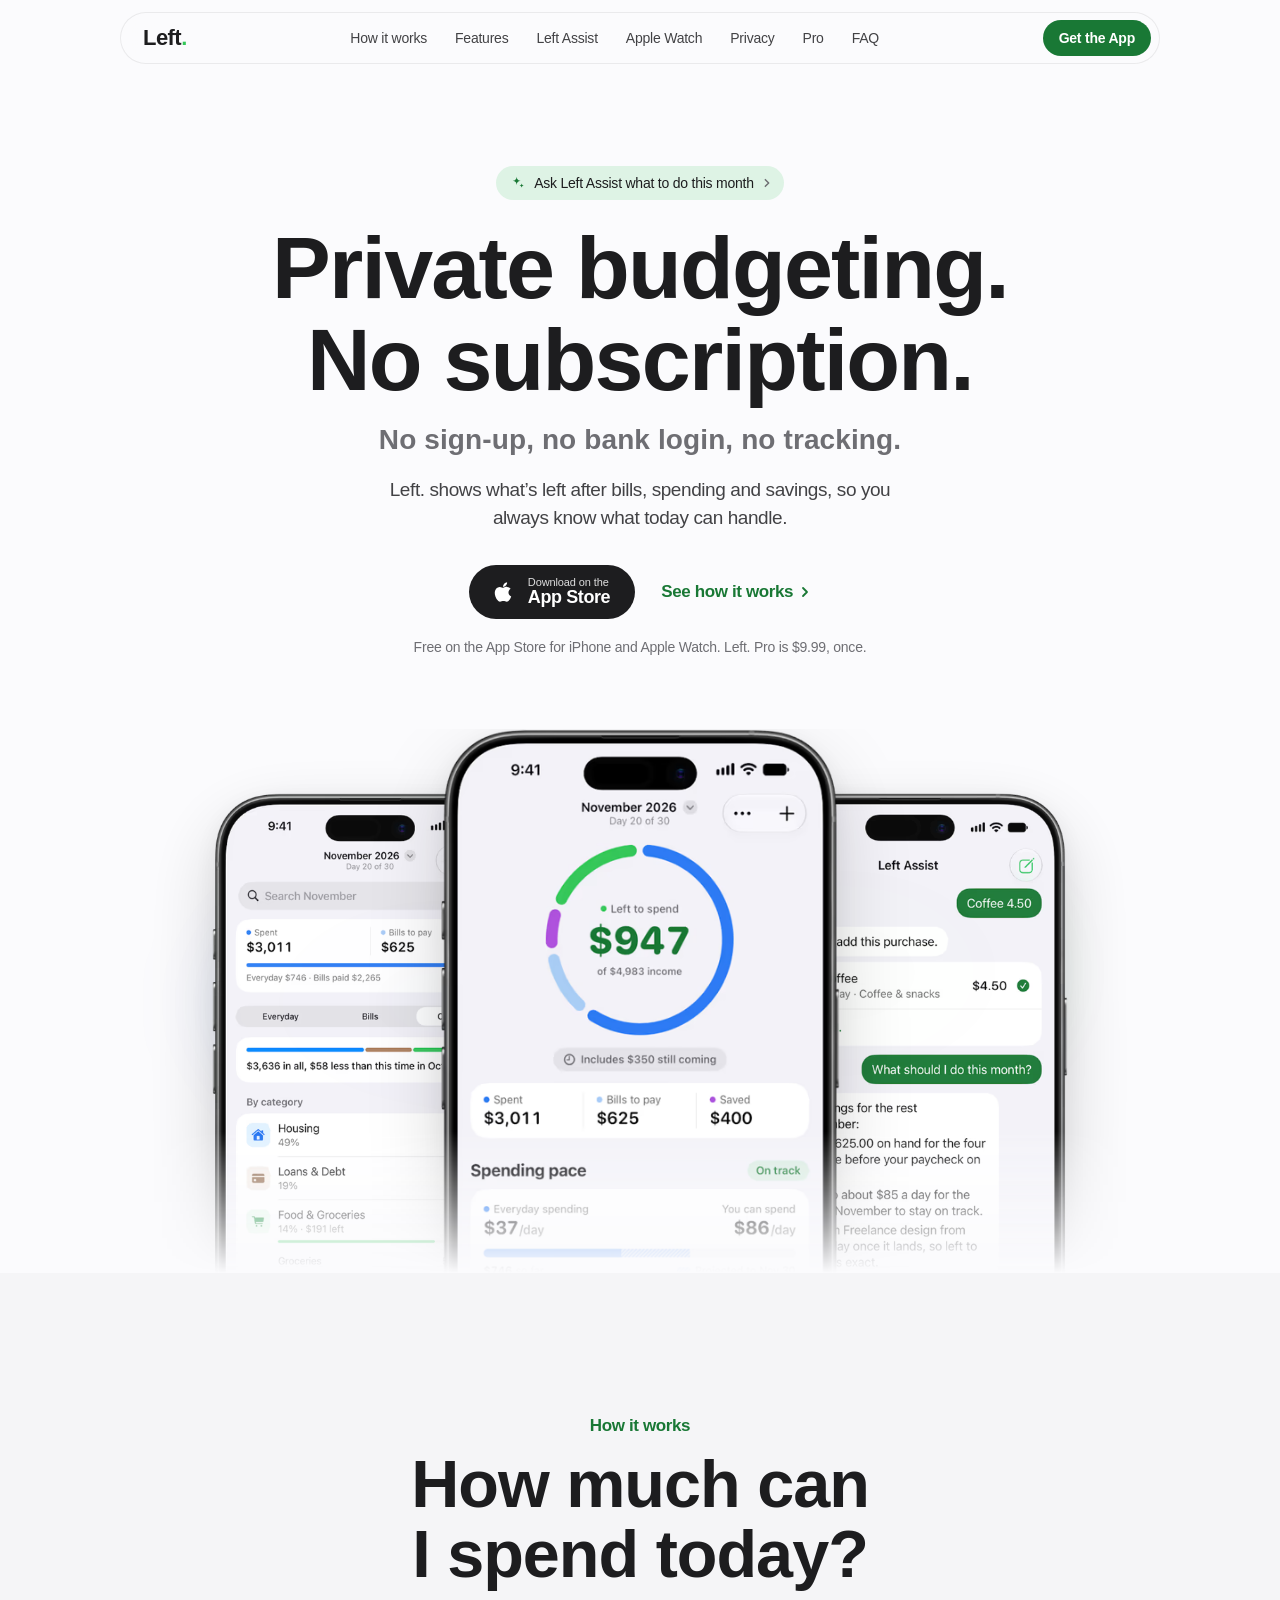
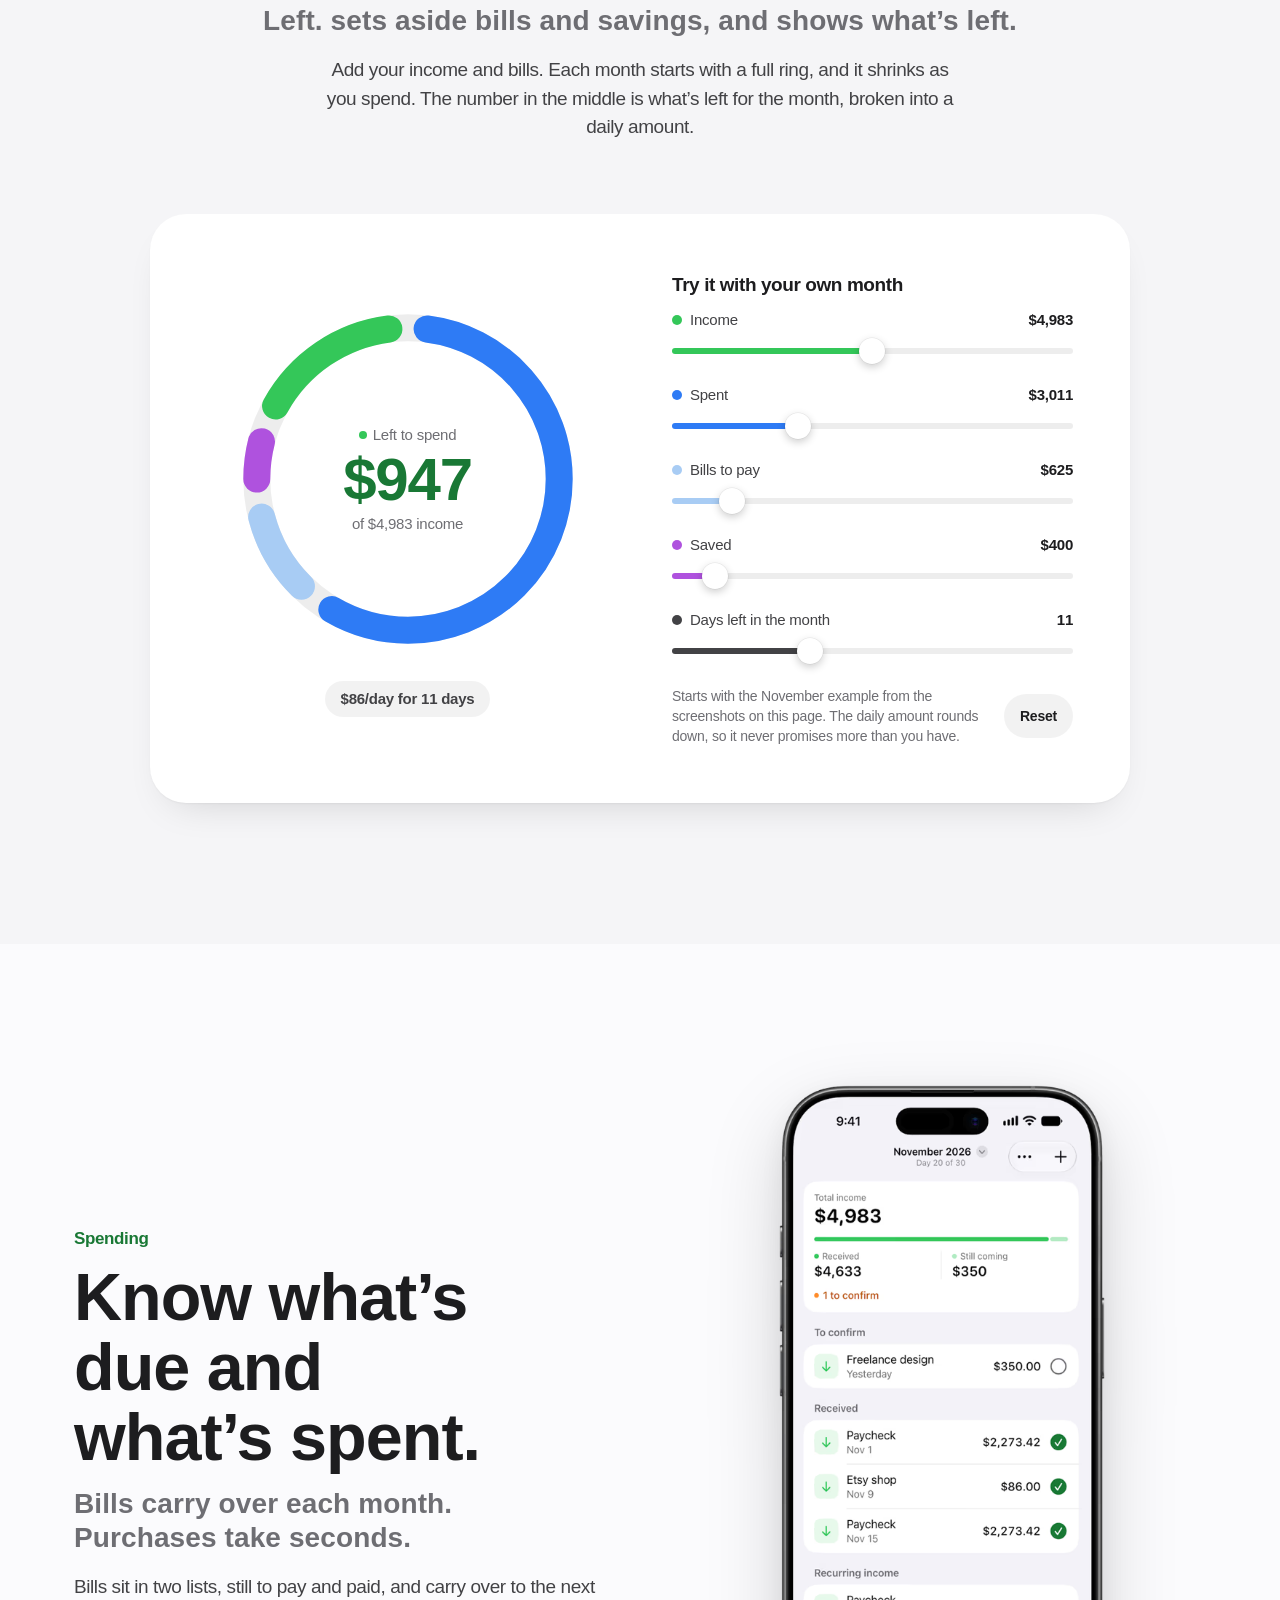
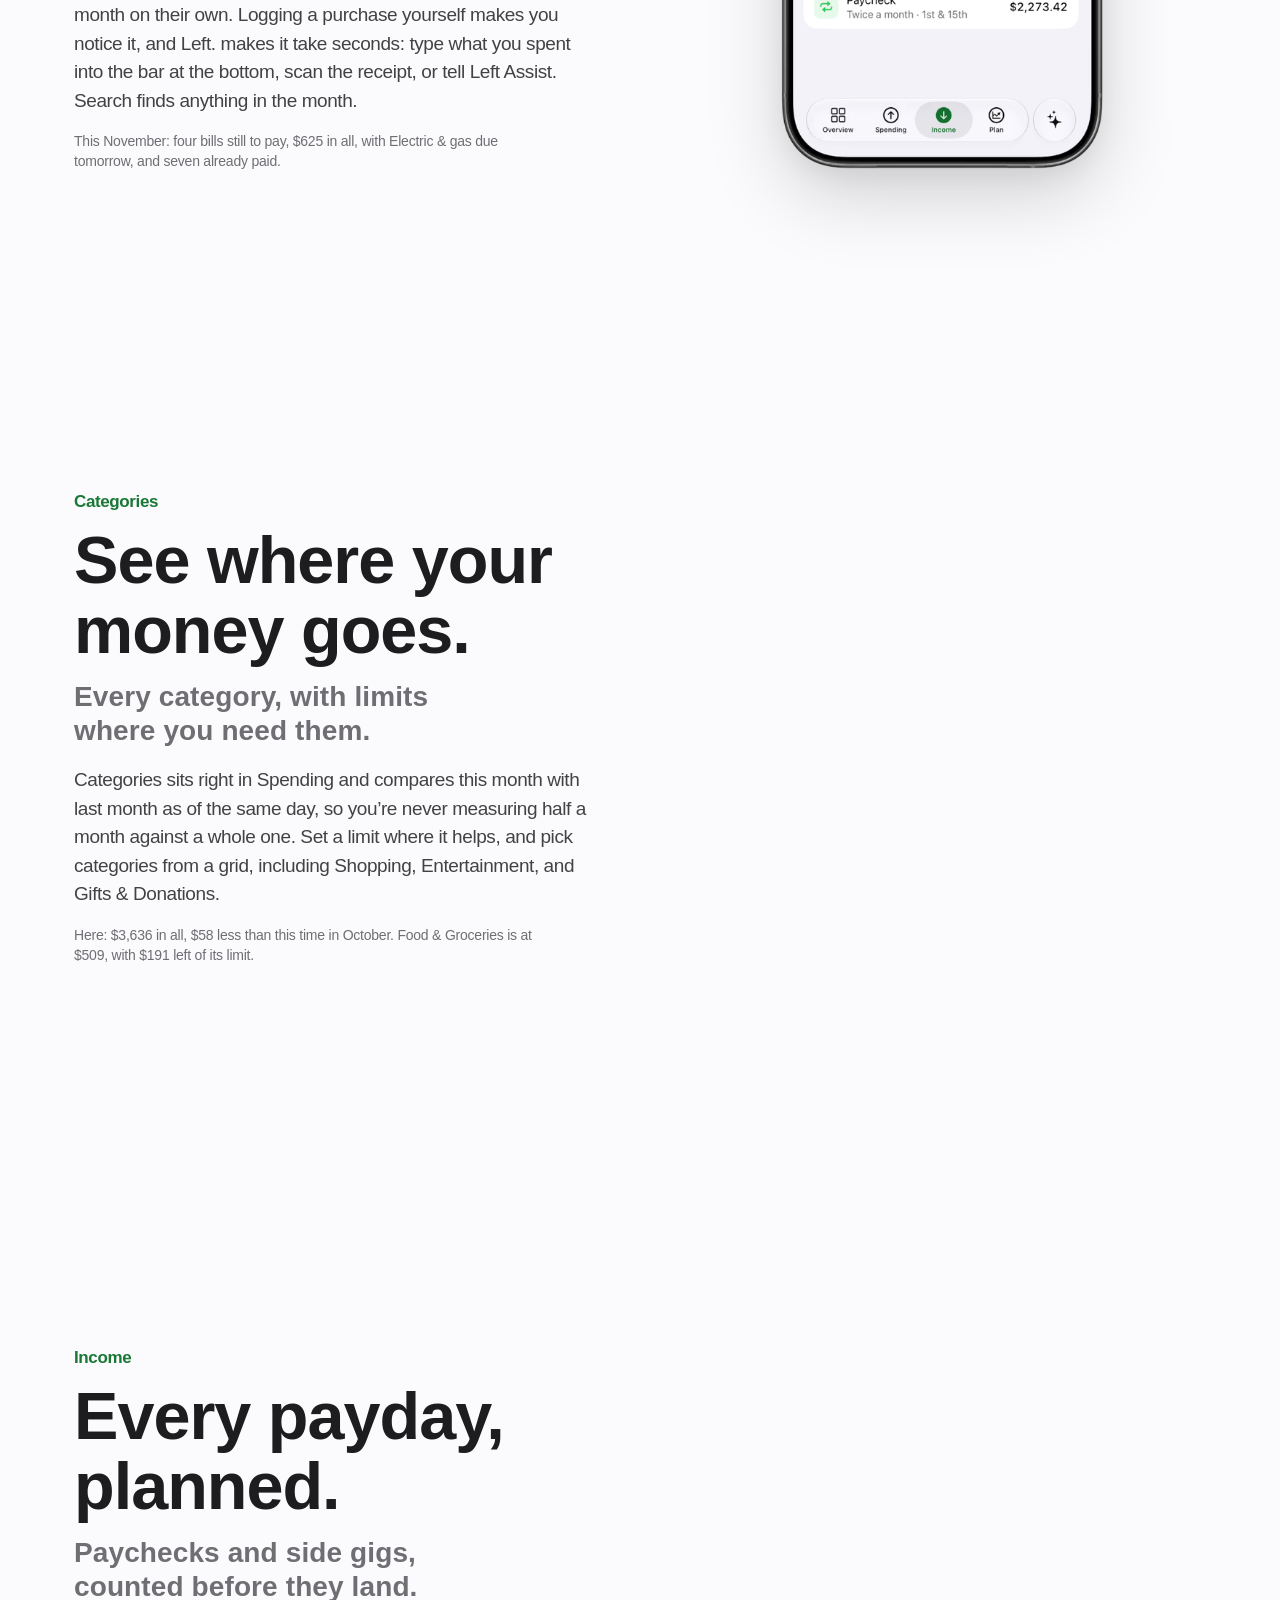
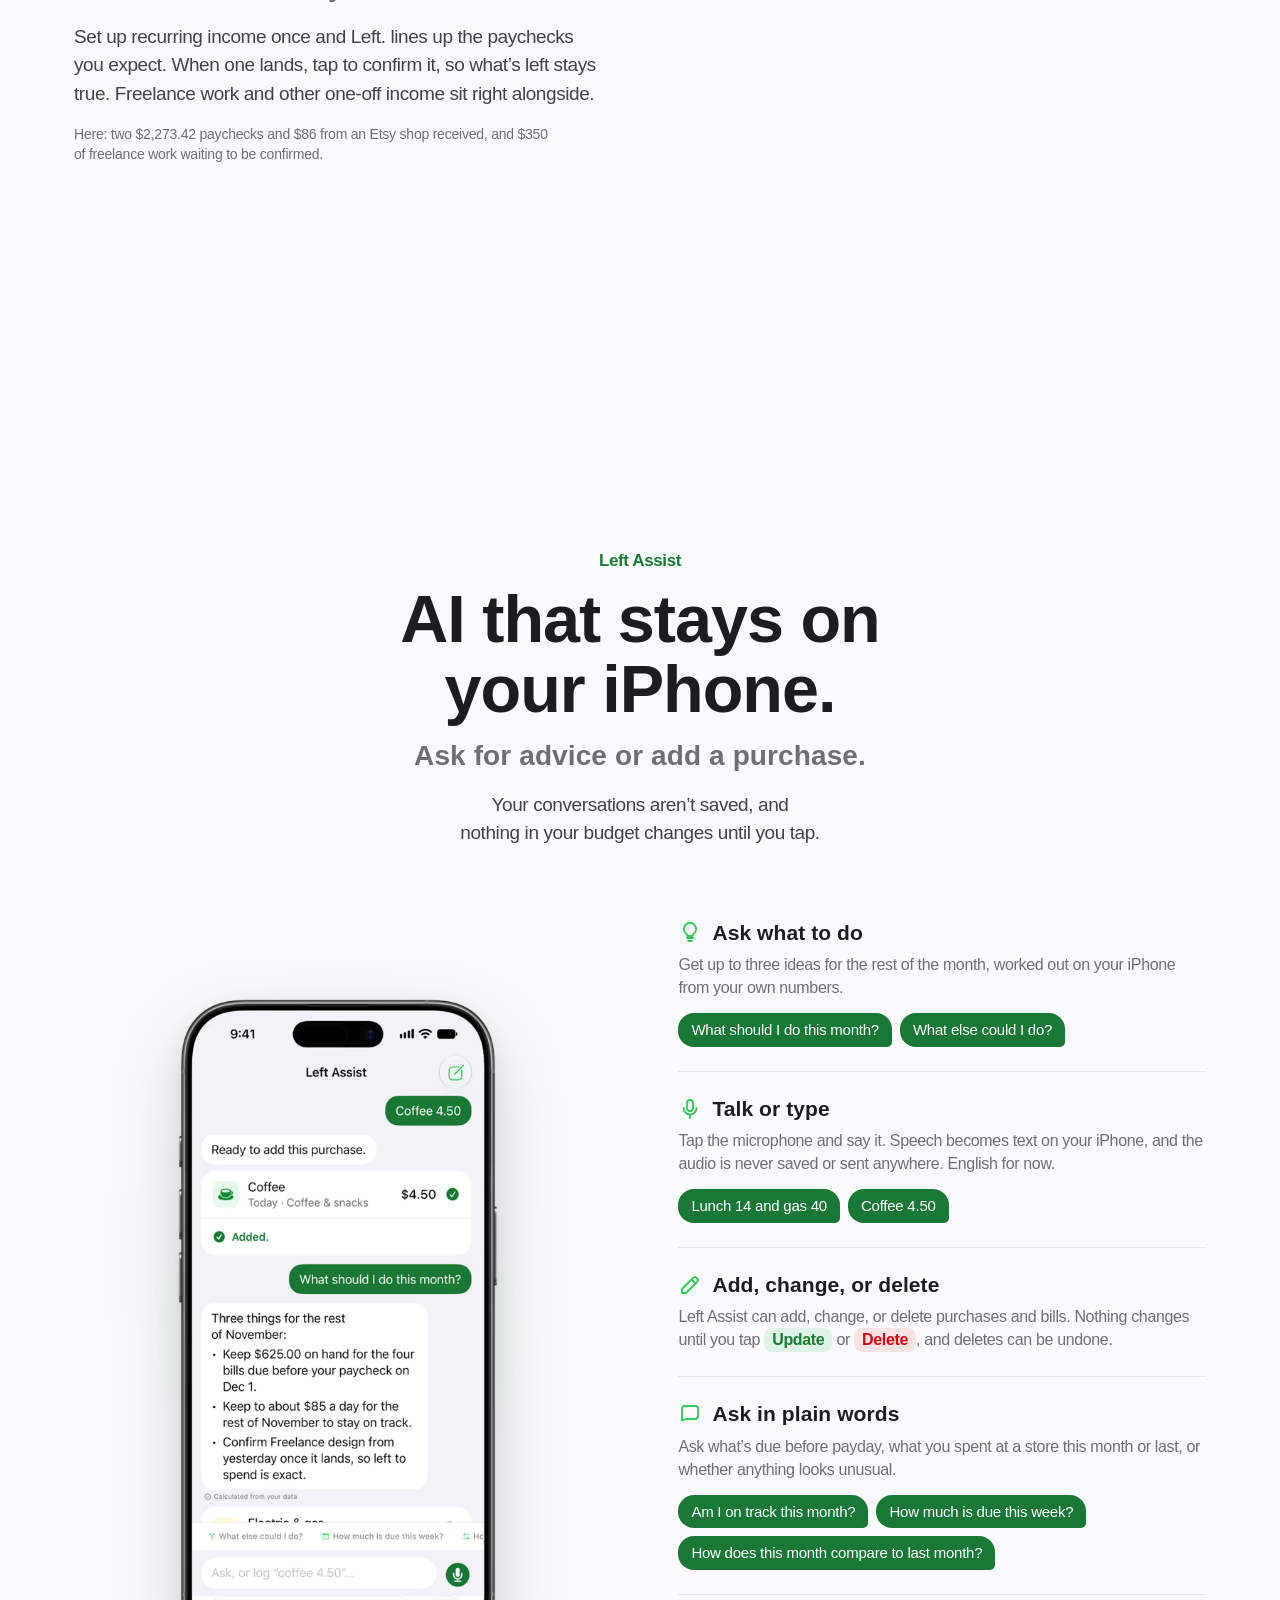
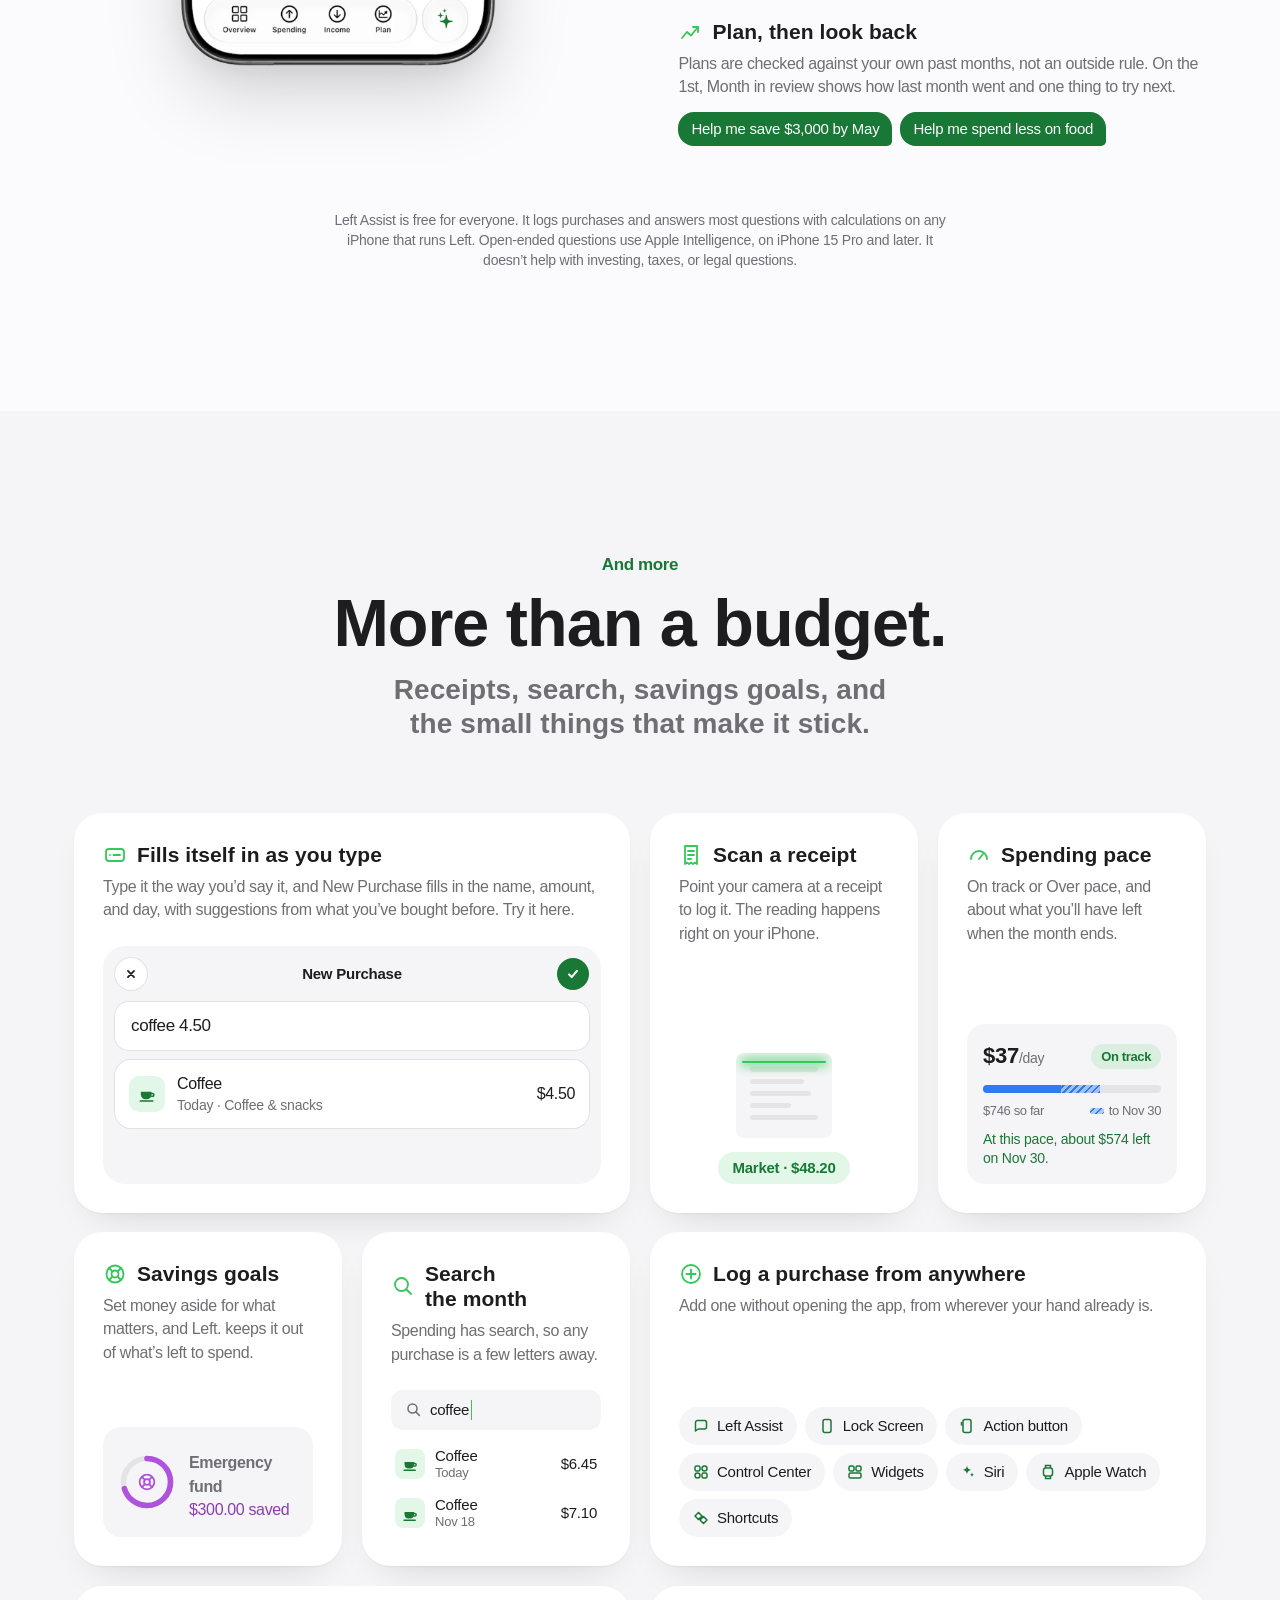
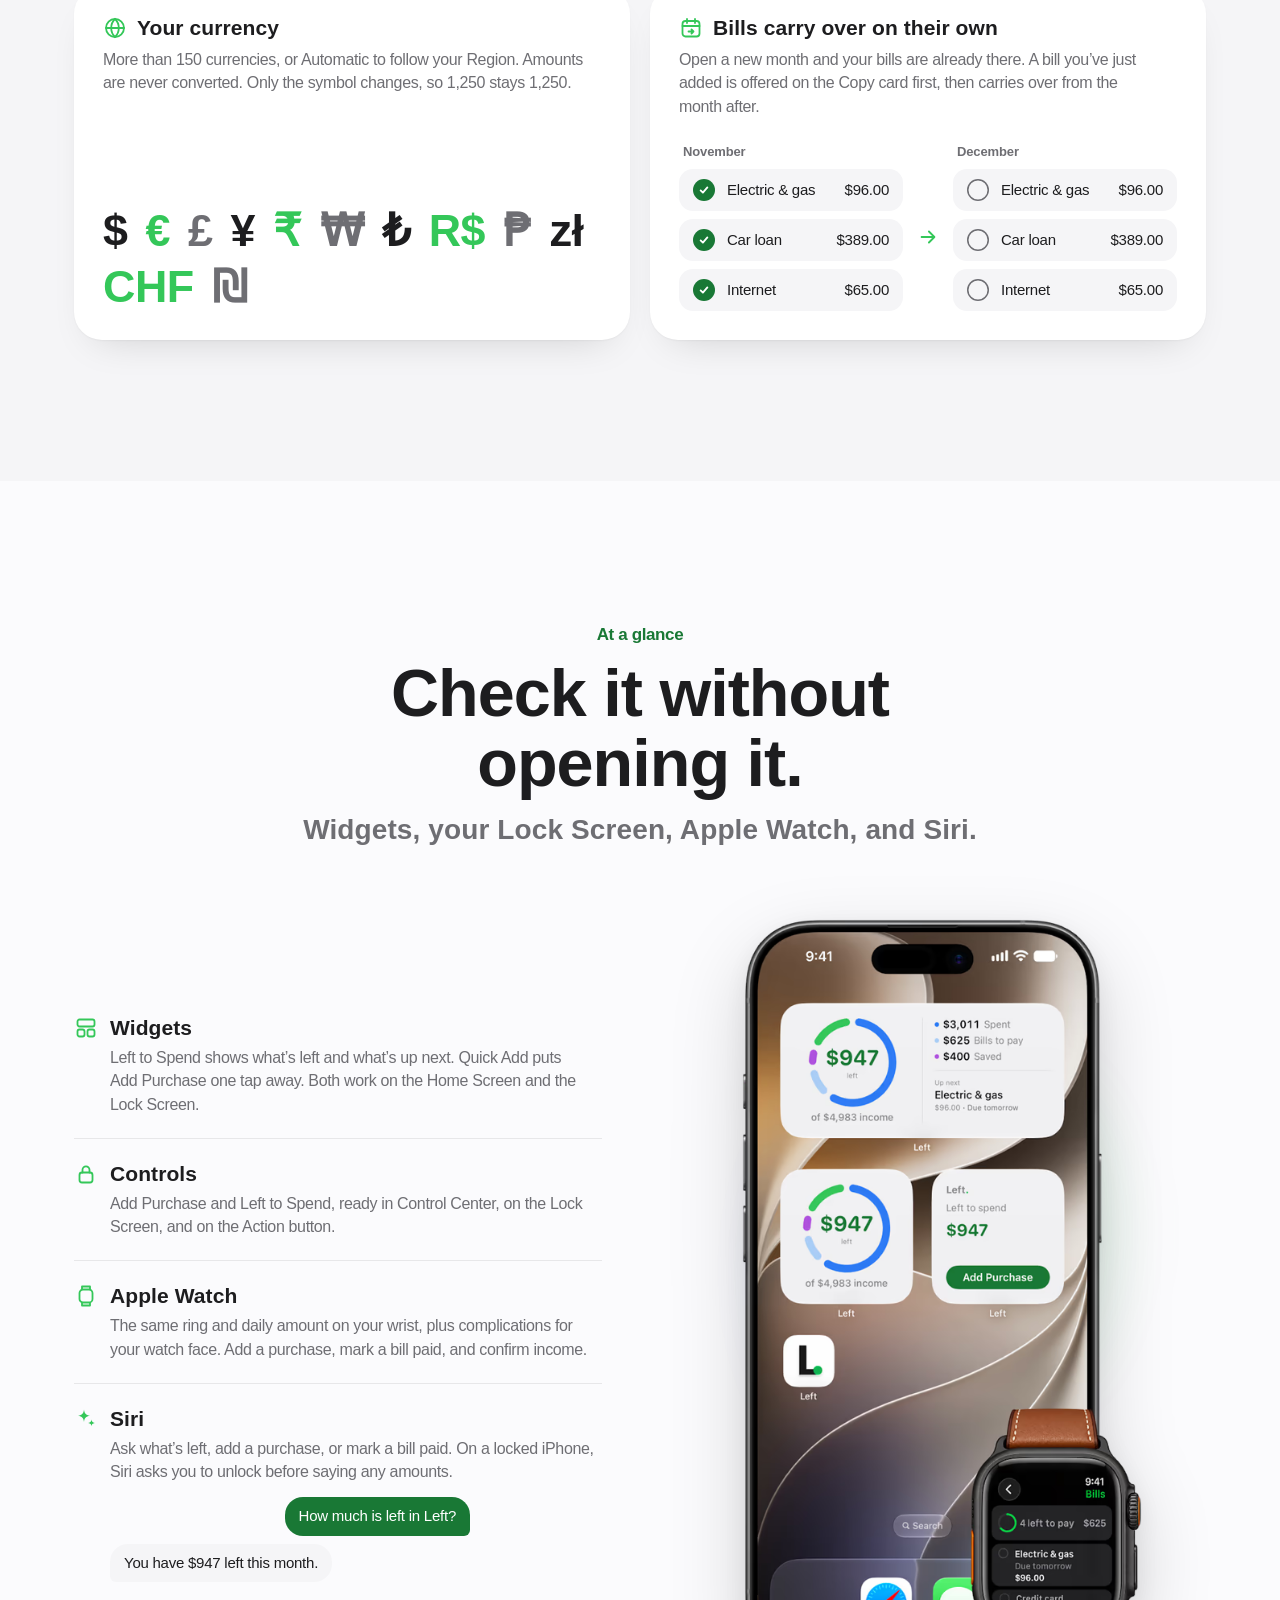
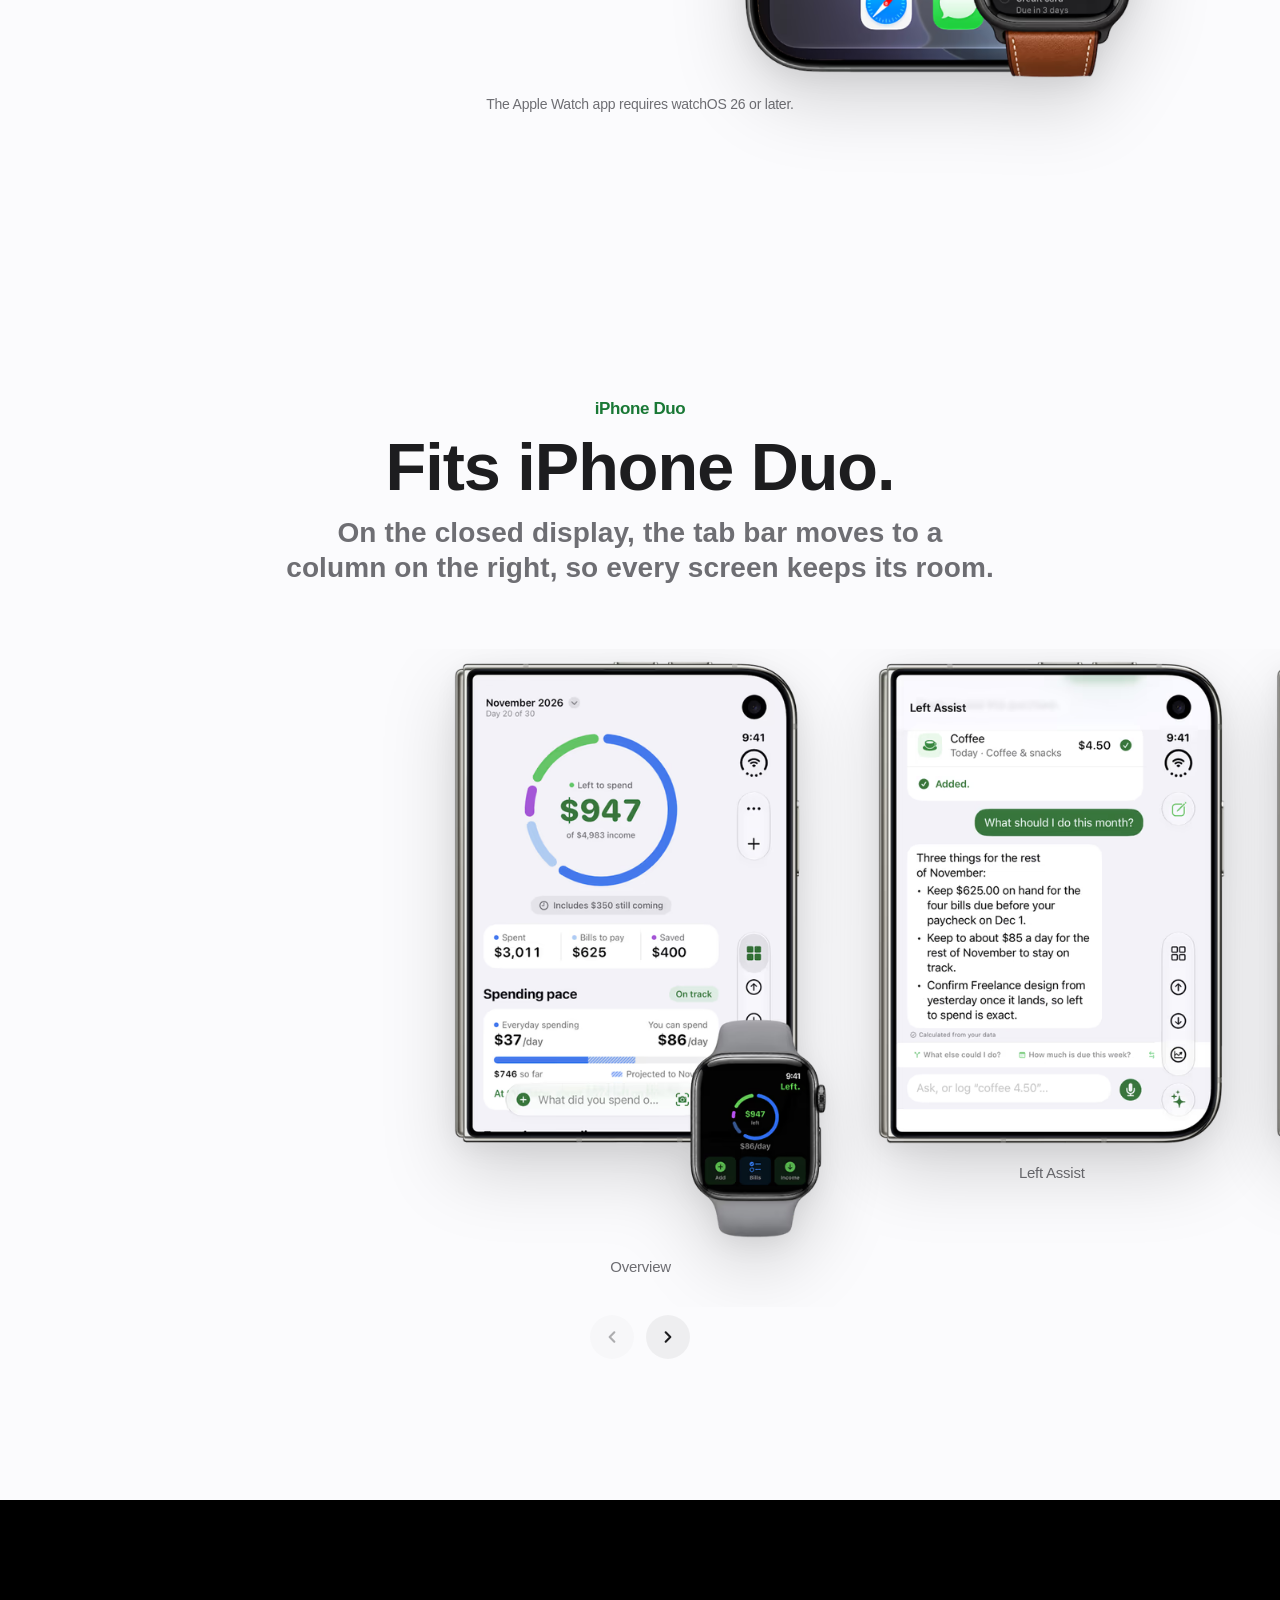
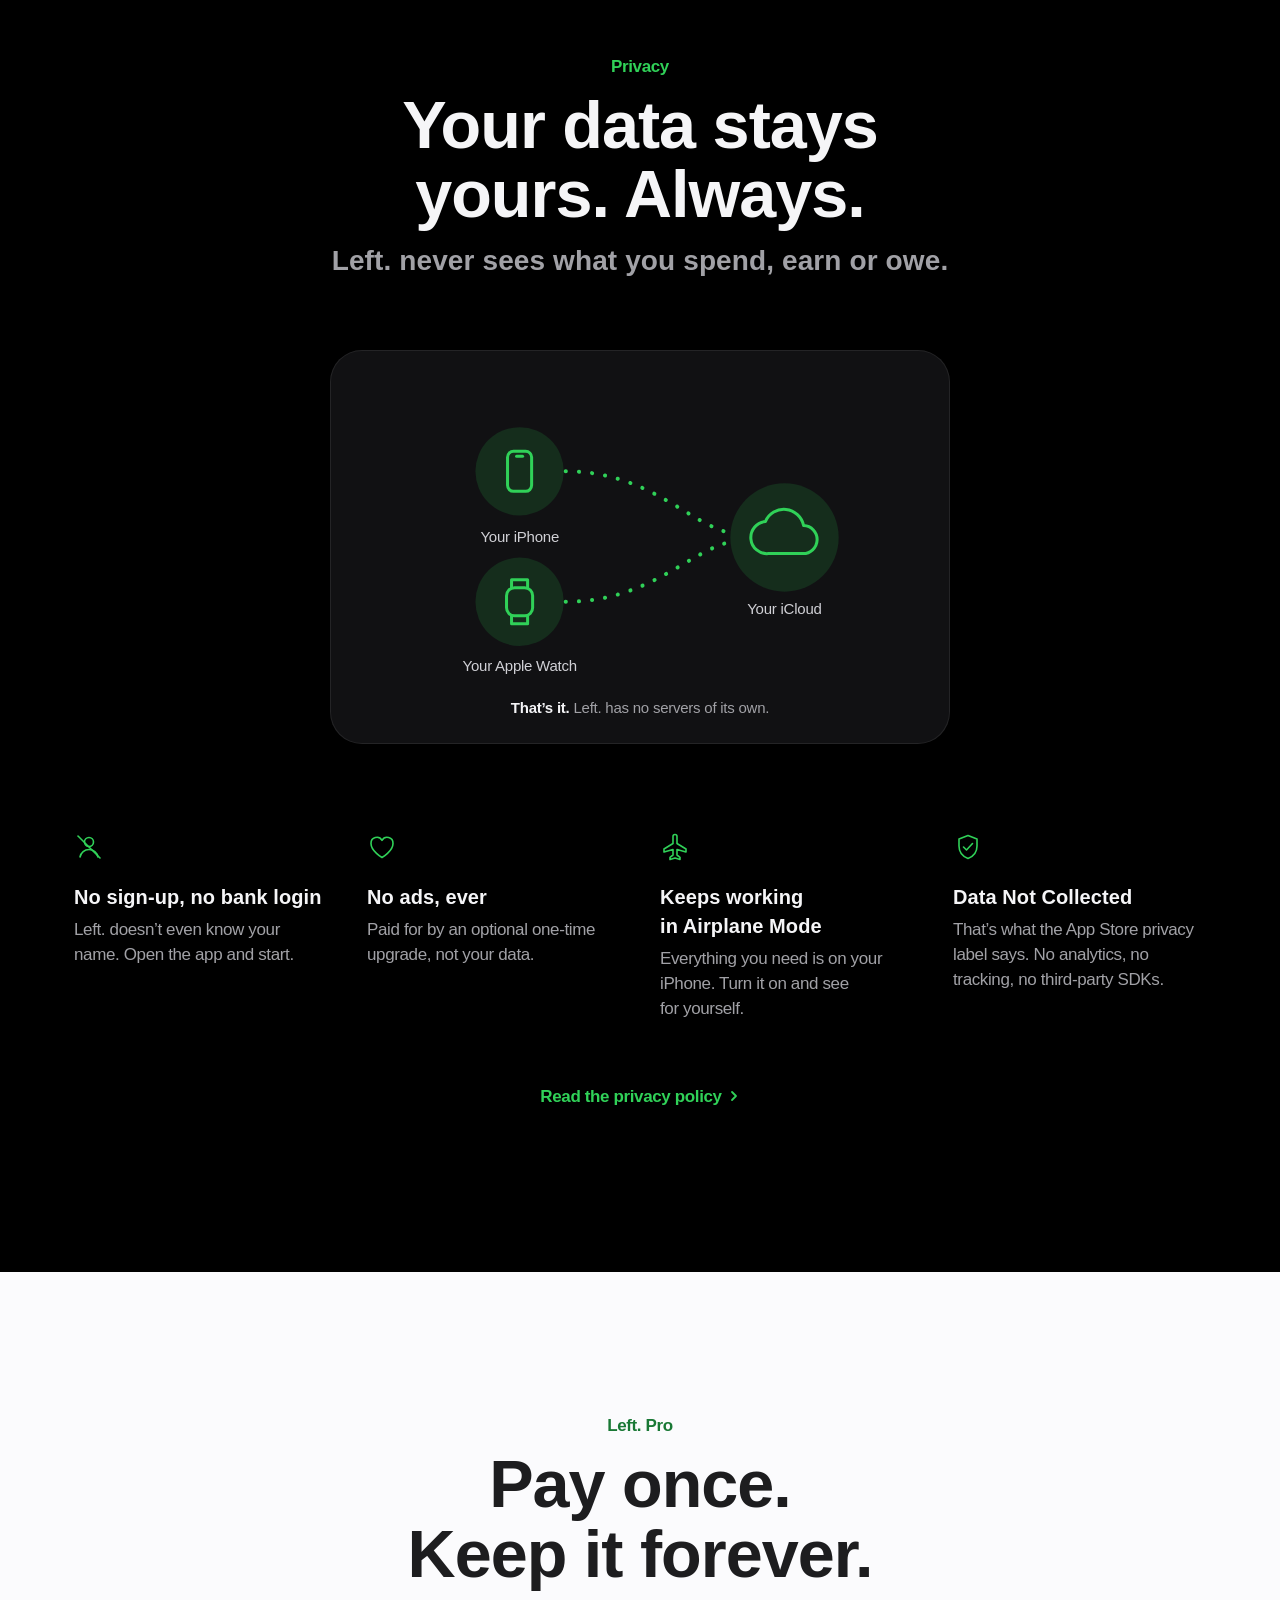
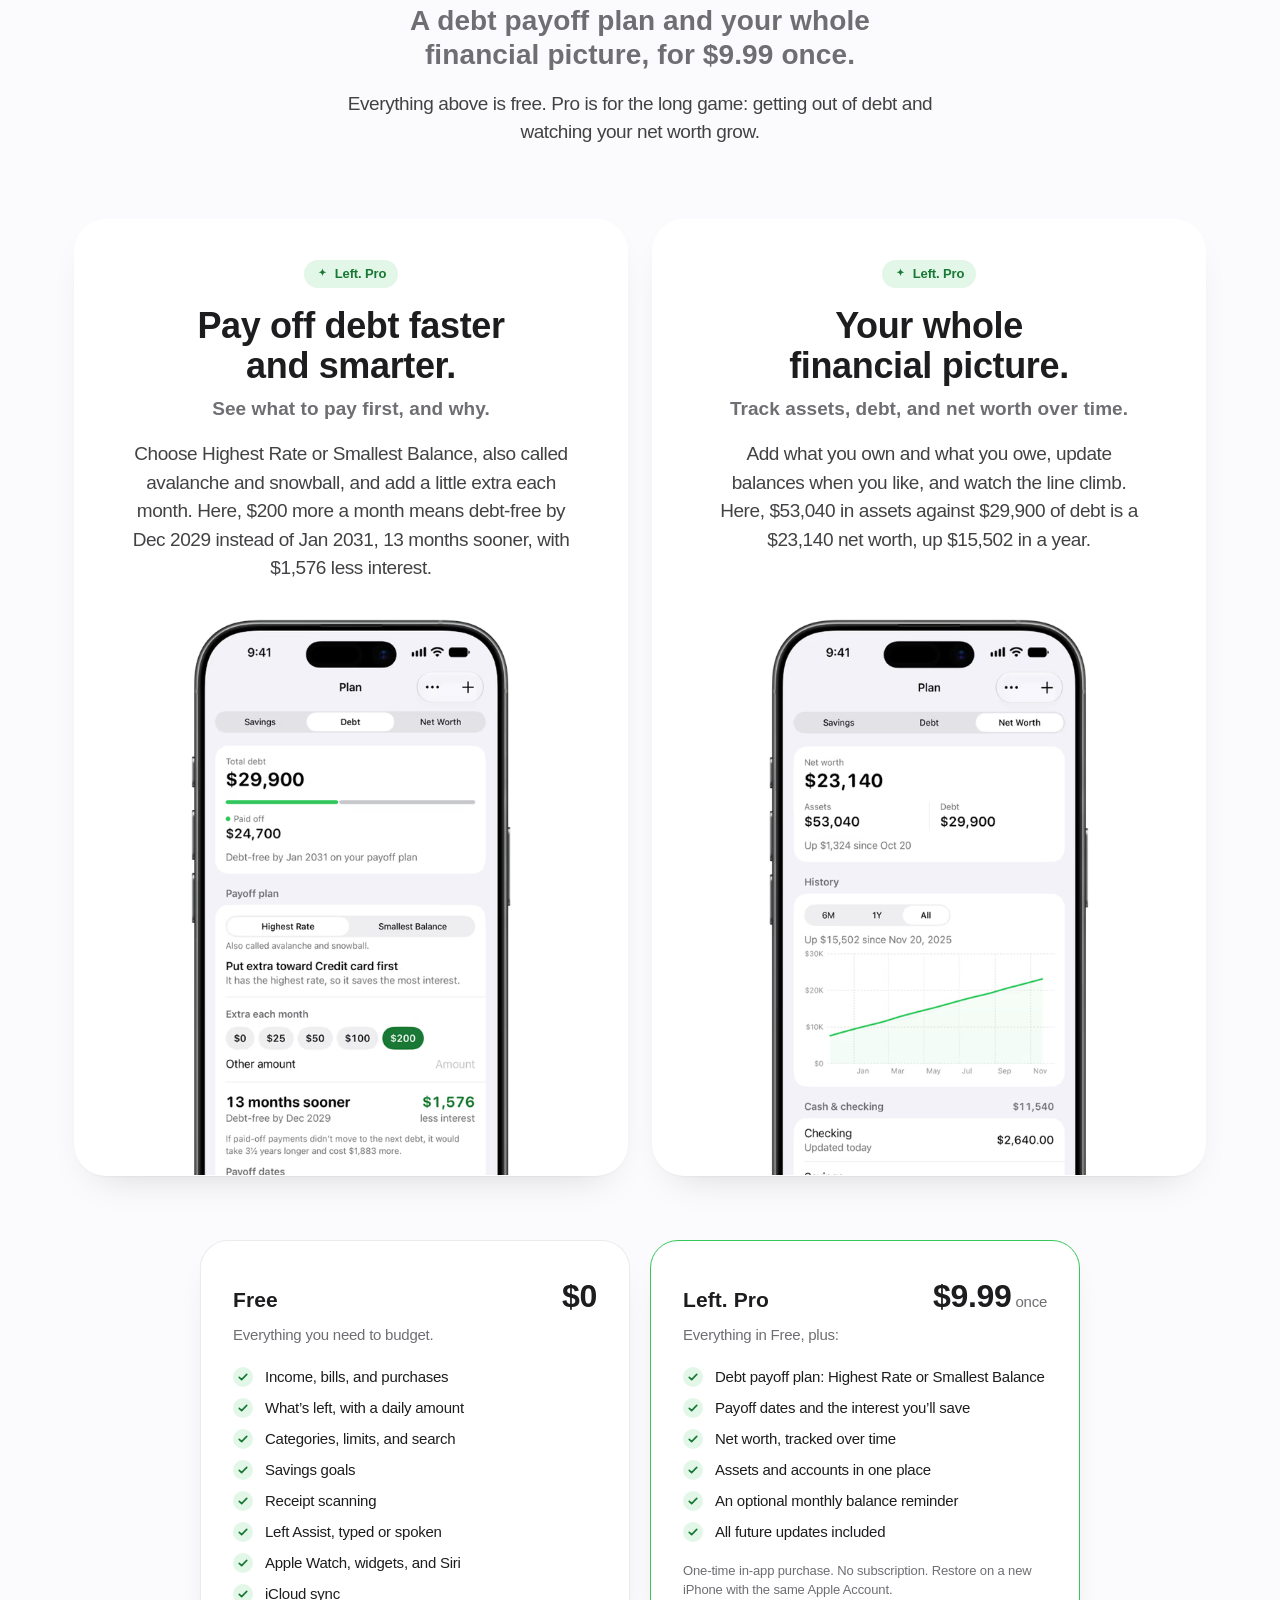
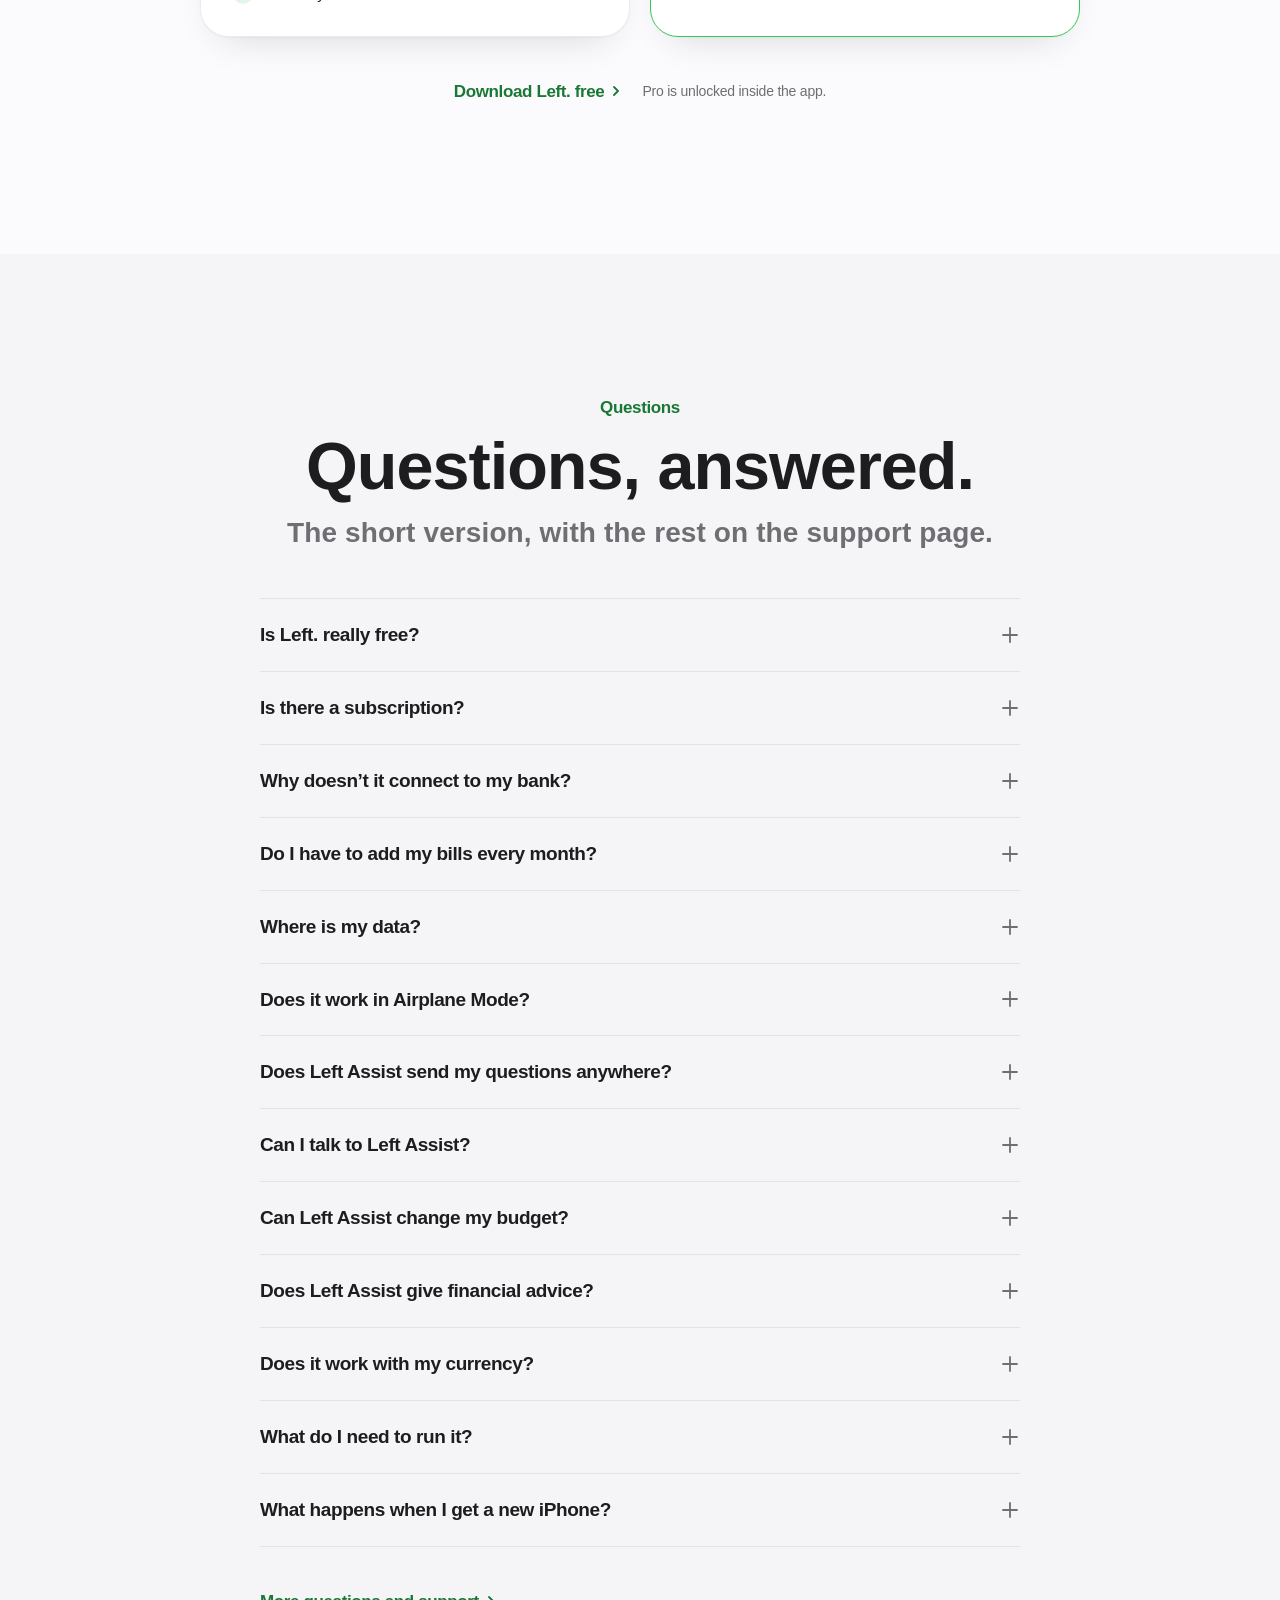
==== commit d370a8f9: "Update site for Left. 3.2.1: Assist advice, iPhone Duo section, Bills shot, new social image" ====
--- a/index.html
+++ b/index.html
@@ -4,7 +4,7 @@
   <meta charset="UTF-8">
   <meta name="viewport" content="width=device-width, initial-scale=1.0, viewport-fit=cover">
   <title>Left. Private budget app for iPhone. No subscription.</title>
-  <meta name="description" content="See what’s left after bills, spending and savings, with a private assistant you can type or talk to on your iPhone. No sign-up, no bank login, no subscription. Free for iPhone and Apple Watch.">
+  <meta name="description" content="See what’s left after bills, spending and savings, and ask a private assistant what to do this month, right on your iPhone. No sign-up, no bank login, no subscription. Free for iPhone and Apple Watch.">
 
   <meta name="theme-color" content="#fbfbfd" media="(prefers-color-scheme: light)">
   <meta name="theme-color" content="#000000" media="(prefers-color-scheme: dark)">
@@ -27,12 +27,12 @@
   <meta property="og:image:width" content="1200">
   <meta property="og:image:height" content="630">
   <meta property="og:image:type" content="image/jpeg">
-  <meta property="og:image:alt" content="Private budgeting. No subscription. An iPhone showing the Left. ring with $947 left to spend of $4,983 income.">
+  <meta property="og:image:alt" content="Private budgeting. No subscription. The Left. ring in blue, light blue, purple and green.">
   <meta name="twitter:card" content="summary_large_image">
   <meta name="twitter:title" content="Private budgeting. No subscription.">
   <meta name="twitter:description" content="Left. shows what’s left after bills, spending and savings. No sign-up, no bank login, no tracking. Your data stays on your devices and in your own iCloud. Free for iPhone and Apple Watch.">
   <meta name="twitter:image" content="https://left-budget.com/og-image.jpg">
-  <meta name="twitter:image:alt" content="Private budgeting. No subscription. An iPhone showing the Left. ring with $947 left to spend of $4,983 income.">
+  <meta name="twitter:image:alt" content="Private budgeting. No subscription. The Left. ring in blue, light blue, purple and green.">
 
   <script type="application/ld+json">
   {
@@ -43,7 +43,7 @@
     "url": "https://left-budget.com/",
     "applicationCategory": "FinanceApplication",
     "operatingSystem": "iOS 26.1 or later; watchOS 26.0 or later",
-    "description": "See what’s left after bills, spending and savings, with a private assistant you can type or talk to on your iPhone. No sign-up, no bank login, no subscription. Free for iPhone and Apple Watch.",
+    "description": "See what’s left after bills, spending and savings, and ask a private assistant what to do this month, right on your iPhone. No sign-up, no bank login, no subscription. Free for iPhone and Apple Watch.",
     "image": "https://left-budget.com/og-image.jpg",
     "installUrl": "https://apps.apple.com/app/id6761345386",
     "offers": [
@@ -61,13 +61,14 @@
       { "@type": "Question", "name": "Is there a subscription?", "acceptedAnswer": { "@type": "Answer", "text": "No. Left. is free, and Left. Pro is a one-time $9.99 purchase with future updates included." } },
       { "@type": "Question", "name": "Why doesn’t it connect to my bank?", "acceptedAnswer": { "@type": "Answer", "text": "By design. You enter your own numbers, so there are no credentials to hand over and no third party in the middle. Logging a purchase yourself makes you notice it, and the capture bar, Left Assist, receipt scanning, Siri, and Apple Watch keep it to seconds." } },
       { "@type": "Question", "name": "Do I have to add my bills every month?", "acceptedAnswer": { "@type": "Answer", "text": "No. Bills carry over to the new month the first time you open it. A bill you’ve just added is offered on the Copy card first, then carries over from the month after." } },
-      { "@type": "Question", "name": "Where is my data?", "acceptedAnswer": { "@type": "Answer", "text": "On your iPhone and Apple Watch, and in your own iCloud for sync between them. Left. has no servers of its own, no analytics, and no ads, and the App Store privacy label reads Data Not Collected." } },
+      { "@type": "Question", "name": "Where is my data?", "acceptedAnswer": { "@type": "Answer", "text": "On your iPhone and Apple Watch, and in your own iCloud for sync between them. Left. has no servers of its own, no analytics, no third-party SDKs, and no ads, and the App Store privacy label reads Data Not Collected." } },
       { "@type": "Question", "name": "Does it work in Airplane Mode?", "acceptedAnswer": { "@type": "Answer", "text": "Yes. Everything you need lives on your iPhone, so Left. keeps working with no connection at all. Turn on Airplane Mode and see for yourself. Changes sync through iCloud when you’re back online." } },
       { "@type": "Question", "name": "Does Left Assist send my questions anywhere?", "acceptedAnswer": { "@type": "Answer", "text": "No. Calculated answers come from the app itself on any iPhone that runs Left. Open-ended questions use Apple Intelligence on iPhone 15 Pro and later. Either way, nothing is sent to a server, and your conversations aren’t saved." } },
-      { "@type": "Question", "name": "Can I talk to Left Assist?", "acceptedAnswer": { "@type": "Answer", "text": "Yes. Left Assist has its own tab, and you can type or speak. Voice is in English for now and needs a one-time download. Like the rest of Left Assist, it runs on your iPhone." } },
+      { "@type": "Question", "name": "Can I talk to Left Assist?", "acceptedAnswer": { "@type": "Answer", "text": "Yes. Tap the microphone in Left Assist and speak. Your speech becomes text on your iPhone with Apple’s Speech framework, and the audio isn’t saved or sent anywhere. Voice is in English for now, and the first use may download Apple’s English speech model." } },
       { "@type": "Question", "name": "Can Left Assist change my budget?", "acceptedAnswer": { "@type": "Answer", "text": "Only when you tap. Left Assist can add, change, or delete purchases and bills, and it always shows you what it’s ready to do first. Nothing is added until you tap, nothing changes until you tap Update or Delete, and deletes can be undone." } },
+      { "@type": "Question", "name": "Does Left Assist give financial advice?", "acceptedAnswer": { "@type": "Answer", "text": "It gives budget advice from your own numbers. Ask “What should I do this month?” and it suggests up to three things, with every figure calculated by the app. It doesn’t help with investing, taxes, or legal questions, and nothing changes until you tap." } },
       { "@type": "Question", "name": "Does it work with my currency?", "acceptedAnswer": { "@type": "Answer", "text": "Yes. Pick from more than 150 currencies in Settings, or stay on Automatic to follow your Region. Amounts are never converted. Only the symbol changes, so 1,250 stays 1,250." } },
-      { "@type": "Question", "name": "What do I need to run it?", "acceptedAnswer": { "@type": "Answer", "text": "An iPhone on iOS 26.1 or later, and watchOS 26 or later for the Apple Watch app. Open-ended Left Assist questions use Apple Intelligence, which needs an iPhone 15 Pro or later." } },
+      { "@type": "Question", "name": "What do I need to run it?", "acceptedAnswer": { "@type": "Answer", "text": "An iPhone on iOS 26.1 or later, iPhone Duo included, and watchOS 26 or later for the Apple Watch app. Open-ended Left Assist questions use Apple Intelligence, which needs an iPhone 15 Pro or later." } },
       { "@type": "Question", "name": "What happens when I get a new iPhone?", "acceptedAnswer": { "@type": "Answer", "text": "Sign in with the same Apple Account, install Left., and your data syncs back through iCloud. Pro restores automatically, and Restore Purchase is there if you ever need it." } }
     ]
   }
@@ -1359,6 +1360,63 @@
       .glance-list { max-width: 620px; margin: 0 auto; width: 100%; }
     }
 
+    /* ===== IPHONE DUO (a sideways rail; the screen in the middle comes into focus) ===== */
+    .duo { overflow-x: clip; }
+    .duo-rail {
+      --s: 0.4;                       /* shown size of each source pixel */
+      position: relative;             /* cards measure their offsets against the rail */
+      display: flex;
+      align-items: flex-start;
+      gap: clamp(28px, 4vw, 56px);
+      margin-top: clamp(40px, 5vw, 64px);
+      padding: 12px max(24px, calc(50% - 173px)) 28px;
+      overflow-x: auto;
+      overscroll-behavior-x: contain;
+      scroll-snap-type: x mandatory;
+      scrollbar-width: none;
+    }
+    .duo-rail::-webkit-scrollbar { display: none; }
+    .duo-rail:focus-visible { outline: 2px solid var(--green); outline-offset: -2px; border-radius: 24px; }
+    .duo-card { flex: none; margin: 0; scroll-snap-align: center; text-align: center; }
+    .duo-card img { width: calc(var(--w) * var(--s) * 1px); height: auto; filter: var(--phone-shadow); }
+    .duo-card figcaption {
+      margin-top: 18px;
+      font-size: 0.9375rem;
+      font-weight: 500;
+      color: var(--muted);
+      letter-spacing: var(--track-small);
+    }
+    @supports (animation-timeline: view()) {
+      @media (prefers-reduced-motion: no-preference) {
+        .duo-card { animation: duo-focus linear both; animation-timeline: view(inline); }
+      }
+    }
+    @keyframes duo-focus {
+      0%, 100% { scale: .84; opacity: .5; }
+      50% { scale: 1; opacity: 1; }
+    }
+    .duo-nav { display: flex; justify-content: center; gap: 12px; margin-top: 8px; }
+    .duo-btn {
+      width: 44px;
+      height: 44px;
+      border: 0;
+      border-radius: 50%;
+      display: inline-flex;
+      align-items: center;
+      justify-content: center;
+      background: var(--pill);
+      color: var(--fg);
+      cursor: pointer;
+      transition: background-color .2s ease, opacity .2s ease;
+    }
+    .duo-btn svg { width: 14px; height: 14px; }
+    .duo-btn:hover { background: var(--green-soft); }
+    .duo-btn:focus-visible { outline: 2px solid var(--green); outline-offset: 2px; }
+    .duo-btn[aria-disabled="true"] { opacity: .35; cursor: default; }
+    @media (max-width: 640px) {
+      .duo-rail { --s: 0.3; padding-inline: max(16px, calc(50% - 130px)); }
+    }
+
     /* ===== PRIVACY (black band) ===== */
     .privacy {
       background: #000;
@@ -1754,7 +1812,7 @@
       <div class="hero-text">
         <a class="hero-kicker" href="#assist">
           <svg class="spark" viewBox="0 0 24 24" fill="currentColor" aria-hidden="true"><path d="M10 2.5c.4 3.7 1.8 5.6 6 6.3-4.2.7-5.6 2.6-6 6.3-.4-3.7-1.8-5.6-6-6.3 4.2-.7 5.6-2.6 6-6.3Zm7.5 10c.2 2 1 3 3.3 3.4-2.3.4-3.1 1.4-3.3 3.4-.2-2-1-3-3.3-3.4 2.3-.4 3.1-1.4 3.3-3.4Z"/></svg>
-          <span>Now you can talk to Left Assist</span>
+          <span>Ask Left Assist what to do this month</span>
           <svg class="chev" viewBox="0 0 12 12" fill="none" stroke="currentColor" stroke-width="1.8" stroke-linecap="round" stroke-linejoin="round" aria-hidden="true"><path d="M4 2l4 4-4 4"/></svg>
         </a>
         <h1>Private budgeting.<br>No subscription.</h1>
@@ -1785,9 +1843,9 @@
              width="896" height="1875" alt="" loading="lazy" decoding="async">
       </picture>
       <picture class="hp hp-side hp-right">
-        <source type="image/avif" srcset="screenshots/assist-sm.avif 447w, screenshots/assist.avif 894w" sizes="(max-width: 1024px) 270px, 316px">
-        <img src="screenshots/assist.webp" srcset="screenshots/assist-sm.webp 447w, screenshots/assist.webp 894w" sizes="(max-width: 1024px) 270px, 316px"
-             width="894" height="1873" alt="" loading="lazy" decoding="async">
+        <source type="image/avif" srcset="screenshots/assist-sm.avif 450w, screenshots/assist.avif 900w" sizes="(max-width: 1024px) 270px, 316px">
+        <img src="screenshots/assist.webp" srcset="screenshots/assist-sm.webp 450w, screenshots/assist.webp 900w" sizes="(max-width: 1024px) 270px, 316px"
+             width="900" height="1876" alt="" loading="lazy" decoding="async">
       </picture>
       <picture class="hp hp-center">
         <source type="image/avif" srcset="screenshots/overview-sm.avif 505w, screenshots/overview.avif 1009w" sizes="(max-width: 760px) min(338px, 85.6vw), (max-width: 1024px) 383px, 450px">
@@ -1870,17 +1928,17 @@
         <div class="tour-step" id="spending">
           <div class="tour-text center-sm">
             <p class="eyebrow">Spending</p>
-            <h2>Your bills and purchases.</h2>
-            <p class="sub">All in one place, and your bills carry over each month.</p>
-            <p class="body">Logging a purchase yourself makes you notice it. Left. makes it take seconds: type what you spent into the bar at the bottom, scan the receipt, or tell Left Assist. Everyday purchases are grouped by day, bills are one tap away, and search finds any purchase in the month.</p>
-            <p class="footnote">This November: $3,011 spent so far, $746 of it everyday purchases and $2,265 bills paid, with $625 in bills still to pay.</p>
+            <h2>Know what’s due and what’s spent.</h2>
+            <p class="sub">Bills carry over each month. Purchases take seconds.</p>
+            <p class="body">Bills sit in two lists, still to pay and paid, and carry over to the next month on their own. Logging a purchase yourself makes you notice it, and Left. makes it take seconds: type what you spent into the bar at the bottom, scan the receipt, or tell Left Assist. Search finds anything in the month.</p>
+            <p class="footnote">This November: four bills still to pay, $625 in all, with Electric &amp; gas due tomorrow, and seven already paid.</p>
           </div>
           <figure class="tour-phone">
             <picture>
-              <source type="image/avif" srcset="screenshots/spending-sm.avif 449w, screenshots/spending.avif 897w" sizes="(max-width: 999px) min(300px, 76vw), 360px">
-              <img src="screenshots/spending.webp" srcset="screenshots/spending-sm.webp 449w, screenshots/spending.webp 897w" sizes="(max-width: 999px) min(300px, 76vw), 360px"
-                   width="897" height="1875"
-                   alt="The Left. Spending screen for November 2026, day 20 of 30, with a Search November field. $3,011 spent and $625 in bills to pay, with $746 of everyday purchases and $2,265 of bills paid. The Everyday tab groups purchases by day: Coffee $6.45 today, Grocery run $78.43 and Lunch $14.25 yesterday, Coffee $7.10 on Wednesday, Nov 18, and Dinner out $58.40 on Tuesday, Nov 17, above a What did you spend on? bar with a receipt scan button."
+              <source type="image/avif" srcset="screenshots/bills-sm.avif 448w, screenshots/bills.avif 896w" sizes="(max-width: 999px) min(300px, 76vw), 360px">
+              <img src="screenshots/bills.webp" srcset="screenshots/bills-sm.webp 448w, screenshots/bills.webp 896w" sizes="(max-width: 999px) min(300px, 76vw), 360px"
+                   width="896" height="1876"
+                   alt="The Bills tab in Left. Spending for November 2026, with a Search November field: $3,011 spent and $625 in bills to pay. To pay, 4: Electric &amp; gas $96.00 due tomorrow, Credit card $75.00 due in 6 days, Car loan $389.00 due Nov 28, and Internet $65.00 due Nov 28. Paid, 7, starting with Rent $1,725.00, above a What did you spend on? bar with a receipt scan button."
                    loading="lazy" decoding="async">
             </picture>
           </figure>
@@ -1933,9 +1991,9 @@
     <div class="wrap">
       <div class="section-head center reveal">
         <p class="eyebrow">Left Assist</p>
-        <h2>Just say it.</h2>
-        <p class="sub">Left Assist has its own tab. Type or talk, and it answers in your own figures.</p>
-        <p class="body">Still private. Left Assist runs on your iPhone, and your conversations aren’t saved.</p>
+        <h2>AI that stays on your iPhone.</h2>
+        <p class="sub">Ask for advice or add a purchase.</p>
+        <p class="body">Your conversations aren’t saved, and nothing in your budget changes until you tap.</p>
       </div>
 
       <div class="assist-grid">
@@ -1943,10 +2001,10 @@
           <div class="voice" aria-hidden="true"><i></i><i></i><i></i></div>
           <figure class="assist-phone">
             <picture>
-              <source type="image/avif" srcset="screenshots/assist-sm.avif 447w, screenshots/assist.avif 894w" sizes="(max-width: 1000px) min(300px, 76vw), 320px">
-              <img src="screenshots/assist.webp" srcset="screenshots/assist-sm.webp 447w, screenshots/assist.webp 894w" sizes="(max-width: 1000px) min(300px, 76vw), 320px"
-                   width="894" height="1873"
-                   alt="The Left Assist tab. Coffee 4.50 becomes a Coffee purchase, $4.50, today, in Coffee &amp; snacks, marked Added. Am I on track this month? You’re on track. Everyday spending is $38 a day, and you can spend $85 a day for the rest of November. At this pace, you’d have about $567 left on Nov 30. Calculated from your data. Suggestions read How much is due this week? and How does this month compare to last month?, and the message field is taking voice: Lunch 14 and gas 40."
+              <source type="image/avif" srcset="screenshots/assist-sm.avif 450w, screenshots/assist.avif 900w" sizes="(max-width: 1000px) min(300px, 76vw), 320px">
+              <img src="screenshots/assist.webp" srcset="screenshots/assist-sm.webp 450w, screenshots/assist.webp 900w" sizes="(max-width: 1000px) min(300px, 76vw), 320px"
+                   width="900" height="1876"
+                   alt="The Left Assist tab. Coffee 4.50 becomes a Coffee purchase, $4.50, today, in Coffee &amp; snacks, marked Added. What should I do this month? Three things for the rest of November: keep $625.00 on hand for the four bills due before your paycheck on Dec 1; keep to about $85 a day for the rest of November to stay on track; and confirm Freelance design from yesterday once it lands, so left to spend is exact. Calculated from your data. Suggestions read What else could I do? and How much is due this week?, beside a microphone button."
                    loading="lazy" decoding="async">
             </picture>
           </figure>
@@ -1954,20 +2012,27 @@
 
         <ul class="assist-list">
           <li class="assist-item reveal">
+            <h3><svg viewBox="0 0 24 24" fill="none" stroke="currentColor" stroke-width="1.8" stroke-linecap="round" stroke-linejoin="round" aria-hidden="true"><path d="M9 18h6M10 21h4"/><path d="M12 3a6 6 0 0 0-3.6 10.8c.7.5 1.1 1.3 1.1 2.2h5c0-.9.4-1.7 1.1-2.2A6 6 0 0 0 12 3Z"/></svg>Ask what to do</h3>
+            <p>Get up to three ideas for the rest of the month, worked out on your iPhone from your own numbers.</p>
+            <ul class="says" aria-label="Things you can ask">
+              <li>What should I do this month?</li><li>What else could I do?</li>
+            </ul>
+          </li>
+          <li class="assist-item reveal d1">
             <h3><svg viewBox="0 0 24 24" fill="none" stroke="currentColor" stroke-width="1.8" stroke-linecap="round" stroke-linejoin="round" aria-hidden="true"><rect x="9" y="3" width="6" height="11" rx="3"/><path d="M5.5 11a6.5 6.5 0 0 0 13 0M12 17.5V21"/></svg>Talk or type</h3>
-            <p>Say it the way you’d type it. Voice is in English for now, after a one‑time download.</p>
+            <p>Tap the microphone and say it. Speech becomes text on your iPhone, and the audio is never saved or sent anywhere. English for now.</p>
             <ul class="says" aria-label="Things you can say">
               <li>Lunch 14 and gas 40</li><li>Coffee 4.50</li>
             </ul>
           </li>
-          <li class="assist-item reveal d1">
+          <li class="assist-item reveal d2">
             <h3><svg viewBox="0 0 24 24" fill="none" stroke="currentColor" stroke-width="1.8" stroke-linecap="round" stroke-linejoin="round" aria-hidden="true"><path d="M4 20h4L19 9a2.8 2.8 0 0 0-4-4L4 16z"/><path d="M13.5 6.5l4 4"/></svg>Add, change, or delete</h3>
             <p>Left Assist can add, change, or delete purchases and bills. Nothing changes until you tap <span class="ui-word">Update</span> or <span class="ui-word del">Delete</span>, and deletes can be undone.</p>
           </li>
-          <li class="assist-item reveal d2">
+          <li class="assist-item reveal d3">
             <h3><svg viewBox="0 0 24 24" fill="none" stroke="currentColor" stroke-width="1.8" stroke-linecap="round" stroke-linejoin="round" aria-hidden="true"><path d="M4 18.5V7a3 3 0 0 1 3-3h10a3 3 0 0 1 3 3v7a3 3 0 0 1-3 3H8z"/></svg>Ask in plain words</h3>
-            <p>Answers come in your own figures, calculated right on your iPhone.</p>
-            <ul class="says" aria-label="Things you can ask">
+            <p>Ask what’s due before payday, what you spent at a store this month or last, or whether anything looks unusual.</p>
+            <ul class="says" aria-label="More things you can ask">
               <li>Am I on track this month?</li><li>How much is due this week?</li><li>How does this month compare to last month?</li>
             </ul>
           </li>
@@ -1981,7 +2046,7 @@
         </ul>
       </div>
 
-      <p class="footnote center reveal">Left Assist is free for everyone. Some questions use Apple Intelligence, on iPhone&nbsp;15&nbsp;Pro and later. Calculated answers, like what’s due or what’s left, work on any iPhone that runs Left.</p>
+      <p class="footnote center reveal">Left Assist is free for everyone. It logs purchases and answers most questions with calculations on any iPhone that runs Left. Open-ended questions use Apple Intelligence, on iPhone&nbsp;15&nbsp;Pro and later. It doesn’t help with investing, taxes, or legal questions.</p>
     </div>
   </section>
 
@@ -2118,23 +2183,23 @@
         <ul class="glance-list">
           <li class="reveal">
             <svg viewBox="0 0 24 24" fill="none" stroke="currentColor" stroke-width="1.8" stroke-linejoin="round" aria-hidden="true"><rect x="3.5" y="3.5" width="17" height="7" rx="2"/><rect x="3.5" y="13.5" width="7" height="7" rx="2"/><rect x="13.5" y="13.5" width="7" height="7" rx="2"/></svg>
-            <h3>Home Screen widgets</h3>
-            <p>What’s left, what you’ve spent, and what’s up next, with Add Purchase right on the widget.</p>
+            <h3>Widgets</h3>
+            <p>Left to Spend shows what’s left and what’s up next. Quick Add puts Add Purchase one tap away. Both work on the Home Screen and the Lock Screen.</p>
           </li>
           <li class="reveal d1">
             <svg viewBox="0 0 24 24" fill="none" stroke="currentColor" stroke-width="1.8" stroke-linecap="round" stroke-linejoin="round" aria-hidden="true"><rect x="5.5" y="10.5" width="13" height="10" rx="2.5"/><path d="M8.5 10.5V7.8a3.5 3.5 0 0 1 7 0v2.7"/></svg>
-            <h3>Lock Screen and Control Center</h3>
-            <p>See what’s left before you unlock, and add a purchase from Control Center.</p>
+            <h3>Controls</h3>
+            <p>Add Purchase and Left to Spend, ready in Control Center, on the Lock Screen, and on the Action button.</p>
           </li>
           <li class="reveal d2">
             <svg viewBox="0 0 24 24" fill="none" stroke="currentColor" stroke-width="1.8" stroke-linejoin="round" aria-hidden="true"><path d="M8 5.5V2.5h8v3M8 18.5v3h8v-3"/><rect x="5.5" y="5.5" width="13" height="13" rx="3.5"/></svg>
             <h3>Apple Watch</h3>
-            <p>The same ring and daily amount on your wrist. Add a purchase in a tap, check off bills, and confirm paychecks.</p>
+            <p>The same ring and daily amount on your wrist, plus complications for your watch face. Add a purchase, mark a bill paid, and confirm income.</p>
           </li>
           <li class="reveal d3">
             <svg viewBox="0 0 24 24" fill="currentColor" aria-hidden="true"><path d="M10 2.5c.4 3.7 1.8 5.6 6 6.3-4.2.7-5.6 2.6-6 6.3-.4-3.7-1.8-5.6-6-6.3 4.2-.7 5.6-2.6 6-6.3Zm7.5 10c.2 2 1 3 3.3 3.4-2.3.4-3.1 1.4-3.3 3.4-.2-2-1-3-3.3-3.4 2.3-.4 3.1-1.4 3.3-3.4Z"/></svg>
             <h3>Siri</h3>
-            <p>Ask from anywhere, without opening a thing.</p>
+            <p>Ask what’s left, add a purchase, or mark a bill paid. On a locked iPhone, Siri asks you to unlock before saying any amounts.</p>
             <div class="bubbles" aria-hidden="true">
               <p class="bubble q">How much is left in Left?</p>
               <p class="bubble a">You have $947 left this month.</p>
@@ -2155,6 +2220,79 @@
       </div>
 
       <p class="footnote center reveal">The Apple Watch app requires watchOS&nbsp;26 or later.</p>
+    </div>
+  </section>
+
+  <!-- IPHONE DUO -->
+  <section class="section duo" id="duo">
+    <div class="wrap">
+      <div class="section-head center reveal">
+        <p class="eyebrow">iPhone Duo</p>
+        <h2>Fits iPhone Duo.</h2>
+        <p class="sub">On the closed display, the tab bar moves to a column on the right, so every screen keeps its room.</p>
+      </div>
+    </div>
+    <div class="duo-rail reveal" id="duoRail" role="region" aria-label="Left. on iPhone Duo. Scroll sideways for more screens." tabindex="0">
+      <figure class="duo-card" style="--w: 933">
+        <picture>
+          <source type="image/avif" srcset="screenshots/duo-overview-sm.avif 467w, screenshots/duo-overview.avif 933w" sizes="(max-width: 640px) 280px, 373px">
+          <img src="screenshots/duo-overview.webp" srcset="screenshots/duo-overview-sm.webp 467w, screenshots/duo-overview.webp 933w" sizes="(max-width: 640px) 280px, 373px"
+               width="933" height="1443" alt="Left. Overview on the closed display of iPhone Duo, with the tab bar in a column on the right: $947 left to spend of $4,983 income, and Spending pace On track. An Apple Watch shows the same $947 left and $86 a day." loading="lazy" decoding="async">
+        </picture>
+        <figcaption>Overview</figcaption>
+      </figure>
+      <figure class="duo-card" style="--w: 867">
+        <picture>
+          <source type="image/avif" srcset="screenshots/duo-assist-sm.avif 434w, screenshots/duo-assist.avif 867w" sizes="(max-width: 640px) 260px, 347px">
+          <img src="screenshots/duo-assist.webp" srcset="screenshots/duo-assist-sm.webp 434w, screenshots/duo-assist.webp 867w" sizes="(max-width: 640px) 260px, 347px"
+               width="867" height="1209" alt="Left Assist on iPhone Duo answering What should I do this month? with three things for the rest of November: keep $625.00 on hand for the four bills due before payday, keep to about $85 a day, and confirm the freelance payment once it lands." loading="lazy" decoding="async">
+        </picture>
+        <figcaption>Left Assist</figcaption>
+      </figure>
+      <figure class="duo-card" style="--w: 868">
+        <picture>
+          <source type="image/avif" srcset="screenshots/duo-bills-sm.avif 434w, screenshots/duo-bills.avif 868w" sizes="(max-width: 640px) 260px, 347px">
+          <img src="screenshots/duo-bills.webp" srcset="screenshots/duo-bills-sm.webp 434w, screenshots/duo-bills.webp 868w" sizes="(max-width: 640px) 260px, 347px"
+               width="868" height="1208" alt="The Bills tab on iPhone Duo: four bills to pay, $625 in all, starting with Electric &amp; gas $96.00 due tomorrow, and seven paid." loading="lazy" decoding="async">
+        </picture>
+        <figcaption>Bills</figcaption>
+      </figure>
+      <figure class="duo-card" style="--w: 867">
+        <picture>
+          <source type="image/avif" srcset="screenshots/duo-income-sm.avif 434w, screenshots/duo-income.avif 867w" sizes="(max-width: 640px) 260px, 347px">
+          <img src="screenshots/duo-income.webp" srcset="screenshots/duo-income-sm.webp 434w, screenshots/duo-income.webp 867w" sizes="(max-width: 640px) 260px, 347px"
+               width="867" height="1209" alt="The Income screen on iPhone Duo: $4,983 total income, $4,633 received and $350 still coming, with a freelance payment to confirm." loading="lazy" decoding="async">
+        </picture>
+        <figcaption>Income</figcaption>
+      </figure>
+      <figure class="duo-card" style="--w: 867">
+        <picture>
+          <source type="image/avif" srcset="screenshots/duo-categories-sm.avif 434w, screenshots/duo-categories.avif 867w" sizes="(max-width: 640px) 260px, 347px">
+          <img src="screenshots/duo-categories.webp" srcset="screenshots/duo-categories-sm.webp 434w, screenshots/duo-categories.webp 867w" sizes="(max-width: 640px) 260px, 347px"
+               width="867" height="1209" alt="The Categories tab on iPhone Duo: $3,636 in all, $58 less than this time in October, led by Housing at $1,775." loading="lazy" decoding="async">
+        </picture>
+        <figcaption>Categories</figcaption>
+      </figure>
+      <figure class="duo-card" style="--w: 909">
+        <picture>
+          <source type="image/avif" srcset="screenshots/duo-glance-sm.avif 455w, screenshots/duo-glance.avif 909w" sizes="(max-width: 640px) 273px, 364px">
+          <img src="screenshots/duo-glance.webp" srcset="screenshots/duo-glance-sm.webp 455w, screenshots/duo-glance.webp 909w" sizes="(max-width: 640px) 273px, 364px"
+               width="909" height="1446" alt="An iPhone Duo Home Screen with the Left. widget at $947 left of $4,983 income, beside an Apple Watch showing Left. Bills: 4 left to pay, $625." loading="lazy" decoding="async">
+        </picture>
+        <figcaption>Home Screen</figcaption>
+      </figure>
+      <figure class="duo-card" style="--w: 867">
+        <picture>
+          <source type="image/avif" srcset="screenshots/duo-networth-sm.avif 434w, screenshots/duo-networth.avif 867w" sizes="(max-width: 640px) 260px, 347px">
+          <img src="screenshots/duo-networth.webp" srcset="screenshots/duo-networth-sm.webp 434w, screenshots/duo-networth.webp 867w" sizes="(max-width: 640px) 260px, 347px"
+               width="867" height="1208" alt="The Net Worth page on iPhone Duo, a Pro feature: $23,140 net worth from $53,040 in assets and $29,900 in debt, up $15,502 since Nov 20, 2025." loading="lazy" decoding="async">
+        </picture>
+        <figcaption>Net Worth</figcaption>
+      </figure>
+    </div>
+    <div class="duo-nav">
+      <button type="button" class="duo-btn" data-dir="-1" aria-controls="duoRail" aria-label="Previous screen"><svg viewBox="0 0 12 12" fill="none" stroke="currentColor" stroke-width="1.8" stroke-linecap="round" stroke-linejoin="round" aria-hidden="true"><path d="M8 2 4 6l4 4"/></svg></button>
+      <button type="button" class="duo-btn" data-dir="1" aria-controls="duoRail" aria-label="Next screen"><svg viewBox="0 0 12 12" fill="none" stroke="currentColor" stroke-width="1.8" stroke-linecap="round" stroke-linejoin="round" aria-hidden="true"><path d="M4 2l4 4-4 4"/></svg></button>
     </div>
   </section>
 
@@ -2207,7 +2345,7 @@
         <div class="privacy-item reveal d3">
           <svg viewBox="0 0 30 30" fill="none" stroke="currentColor" stroke-width="1.6" stroke-linecap="round" stroke-linejoin="round" aria-hidden="true"><path d="M15 3.5l9 3.5v7c0 6-3.8 10.5-9 12.5-5.2-2-9-6.5-9-12.5V7z"/><path d="M10.5 15l3 3 6-6.5"/></svg>
           <h3>Data Not Collected</h3>
-          <p>That’s what the App Store privacy label says. No analytics, no tracking.</p>
+          <p>That’s what the App Store privacy label says. No analytics, no tracking, no third-party SDKs.</p>
         </div>
       </div>
       <div class="reveal">
@@ -2290,6 +2428,7 @@
             <li><span class="check"><svg viewBox="0 0 16 16" fill="none" stroke="currentColor" stroke-width="2.2" stroke-linecap="round" stroke-linejoin="round" aria-hidden="true"><path d="M3 8.5l3.2 3L13 4.5"/></svg></span>Payoff dates and the interest you’ll save</li>
             <li><span class="check"><svg viewBox="0 0 16 16" fill="none" stroke="currentColor" stroke-width="2.2" stroke-linecap="round" stroke-linejoin="round" aria-hidden="true"><path d="M3 8.5l3.2 3L13 4.5"/></svg></span>Net worth, tracked over time</li>
             <li><span class="check"><svg viewBox="0 0 16 16" fill="none" stroke="currentColor" stroke-width="2.2" stroke-linecap="round" stroke-linejoin="round" aria-hidden="true"><path d="M3 8.5l3.2 3L13 4.5"/></svg></span>Assets and accounts in one place</li>
+            <li><span class="check"><svg viewBox="0 0 16 16" fill="none" stroke="currentColor" stroke-width="2.2" stroke-linecap="round" stroke-linejoin="round" aria-hidden="true"><path d="M3 8.5l3.2 3L13 4.5"/></svg></span>An optional monthly balance reminder</li>
             <li><span class="check"><svg viewBox="0 0 16 16" fill="none" stroke="currentColor" stroke-width="2.2" stroke-linecap="round" stroke-linejoin="round" aria-hidden="true"><path d="M3 8.5l3.2 3L13 4.5"/></svg></span>All future updates included</li>
           </ul>
           <p class="plan-foot">One-time in-app purchase. No subscription. Restore on a new iPhone with the same Apple Account.</p>
@@ -2332,7 +2471,7 @@
         </details>
         <details name="faq">
           <summary><h3>Where is my data?</h3><svg class="faq-icon" viewBox="0 0 20 20" fill="none" stroke="currentColor" stroke-width="1.8" stroke-linecap="round" aria-hidden="true"><path d="M10 3v14M3 10h14"/></svg></summary>
-          <p class="answer">On your iPhone and Apple Watch, and in your own iCloud for sync between them. Left. has no servers of its own, no analytics, and no ads, and the App Store privacy label reads Data Not Collected.</p>
+          <p class="answer">On your iPhone and Apple Watch, and in your own iCloud for sync between them. Left. has no servers of its own, no analytics, no third-party SDKs, and no ads, and the App Store privacy label reads Data Not Collected.</p>
         </details>
         <details name="faq">
           <summary><h3>Does it work in Airplane Mode?</h3><svg class="faq-icon" viewBox="0 0 20 20" fill="none" stroke="currentColor" stroke-width="1.8" stroke-linecap="round" aria-hidden="true"><path d="M10 3v14M3 10h14"/></svg></summary>
@@ -2344,11 +2483,15 @@
         </details>
         <details name="faq">
           <summary><h3>Can I talk to Left Assist?</h3><svg class="faq-icon" viewBox="0 0 20 20" fill="none" stroke="currentColor" stroke-width="1.8" stroke-linecap="round" aria-hidden="true"><path d="M10 3v14M3 10h14"/></svg></summary>
-          <p class="answer">Yes. Left Assist has its own tab, and you can type or speak. Voice is in English for now and needs a one-time download. Like the rest of Left Assist, it runs on your iPhone.</p>
+          <p class="answer">Yes. Tap the microphone in Left Assist and speak. Your speech becomes text on your iPhone with Apple’s Speech framework, and the audio isn’t saved or sent anywhere. Voice is in English for now, and the first use may download Apple’s English speech model.</p>
         </details>
         <details name="faq">
           <summary><h3>Can Left Assist change my budget?</h3><svg class="faq-icon" viewBox="0 0 20 20" fill="none" stroke="currentColor" stroke-width="1.8" stroke-linecap="round" aria-hidden="true"><path d="M10 3v14M3 10h14"/></svg></summary>
           <p class="answer">Only when you tap. Left Assist can add, change, or delete purchases and bills, and it always shows you what it’s ready to do first. Nothing is added until you tap, nothing changes until you tap Update or Delete, and deletes can be undone.</p>
+        </details>
+        <details name="faq">
+          <summary><h3>Does Left Assist give financial advice?</h3><svg class="faq-icon" viewBox="0 0 20 20" fill="none" stroke="currentColor" stroke-width="1.8" stroke-linecap="round" aria-hidden="true"><path d="M10 3v14M3 10h14"/></svg></summary>
+          <p class="answer">It gives budget advice from your own numbers. Ask “What should I do this month?” and it suggests up to three things, with every figure calculated by the app. It doesn’t help with investing, taxes, or legal questions, and nothing changes until you tap.</p>
         </details>
         <details name="faq">
           <summary><h3>Does it work with my currency?</h3><svg class="faq-icon" viewBox="0 0 20 20" fill="none" stroke="currentColor" stroke-width="1.8" stroke-linecap="round" aria-hidden="true"><path d="M10 3v14M3 10h14"/></svg></summary>
@@ -2356,7 +2499,7 @@
         </details>
         <details name="faq">
           <summary><h3>What do I need to run it?</h3><svg class="faq-icon" viewBox="0 0 20 20" fill="none" stroke="currentColor" stroke-width="1.8" stroke-linecap="round" aria-hidden="true"><path d="M10 3v14M3 10h14"/></svg></summary>
-          <p class="answer">An iPhone on iOS&nbsp;26.1 or later, and watchOS&nbsp;26 or later for the Apple Watch app. Open-ended Left Assist questions use Apple Intelligence, which needs an iPhone&nbsp;15&nbsp;Pro or later.</p>
+          <p class="answer">An iPhone on iOS&nbsp;26.1 or later, iPhone&nbsp;Duo included, and watchOS&nbsp;26 or later for the Apple Watch app. Open-ended Left Assist questions use Apple Intelligence, which needs an iPhone&nbsp;15&nbsp;Pro or later.</p>
         </details>
         <details name="faq">
           <summary><h3>What happens when I get a new iPhone?</h3><svg class="faq-icon" viewBox="0 0 20 20" fill="none" stroke="currentColor" stroke-width="1.8" stroke-linecap="round" aria-hidden="true"><path d="M10 3v14M3 10h14"/></svg></summary>
@@ -2610,7 +2753,7 @@
           cart: '<svg viewBox="0 0 20 20" fill="currentColor"><path d="M2 3.2a.8.8 0 0 1 .8-.8h1.3a1.2 1.2 0 0 1 1.2.9l.2.9h11a.8.8 0 0 1 .8 1l-1.2 5.1a1.6 1.6 0 0 1-1.6 1.3H7.2l.3 1.2h7.8a.8.8 0 0 1 0 1.6H7a1.2 1.2 0 0 1-1.2-.9L3.9 4H2.8a.8.8 0 0 1-.8-.8ZM7 17.2a1.4 1.4 0 1 1 2.8 0 1.4 1.4 0 0 1-2.8 0Zm6 0a1.4 1.4 0 1 1 2.8 0 1.4 1.4 0 0 1-2.8 0Z"/></svg>',
           bag: '<svg viewBox="0 0 20 20" fill="none" stroke="currentColor" stroke-width="1.6" stroke-linejoin="round"><path d="M4.5 6.5h11l-.8 10a1.2 1.2 0 0 1-1.2 1.1H6.5a1.2 1.2 0 0 1-1.2-1.1z"/><path d="M7.5 8.5V5.8a2.5 2.5 0 0 1 5 0v2.7" stroke-linecap="round"/></svg>'
         };
-        // The latest amount for each purchase on the November Spending screenshot
+        // The latest amount for each purchase in the November sample month
         const HISTORY = [
           { name: 'Coffee', amount: 6.45, category: 'Coffee & snacks', icon: 'cup' },
           { name: 'Grocery run', amount: 78.43, category: 'Groceries', icon: 'cart' },
@@ -2733,6 +2876,31 @@
           npIO.observe(np);
         }
       }
+
+      // iPhone Duo rail: the buttons move one screen at a time and dim at either end
+      const rail = document.getElementById('duoRail');
+      if (rail) {
+        const btns = [...document.querySelectorAll('.duo-btn')];
+        const cards = [...rail.querySelectorAll('.duo-card')];
+        const centred = () => {
+          const mid = rail.scrollLeft + rail.clientWidth / 2;
+          let best = 0, bestD = Infinity;
+          cards.forEach((c, k) => { const d = Math.abs(c.offsetLeft + c.offsetWidth / 2 - mid); if (d < bestD) { bestD = d; best = k; } });
+          return best;
+        };
+        const sync = () => {
+          const k = centred();
+          btns[0].setAttribute('aria-disabled', String(k === 0));
+          btns[1].setAttribute('aria-disabled', String(k === cards.length - 1));
+        };
+        btns.forEach(b => b.addEventListener('click', () => {
+          const k = Math.min(cards.length - 1, Math.max(0, centred() + +b.dataset.dir));
+          const c = cards[k];
+          rail.scrollTo({ left: c.offsetLeft + c.offsetWidth / 2 - rail.clientWidth / 2, behavior: reduced ? 'auto' : 'smooth' });
+        }));
+        rail.addEventListener('scroll', () => requestAnimationFrame(sync), { passive: true });
+        sync();
+      }
     })();
   </script>
 </body>
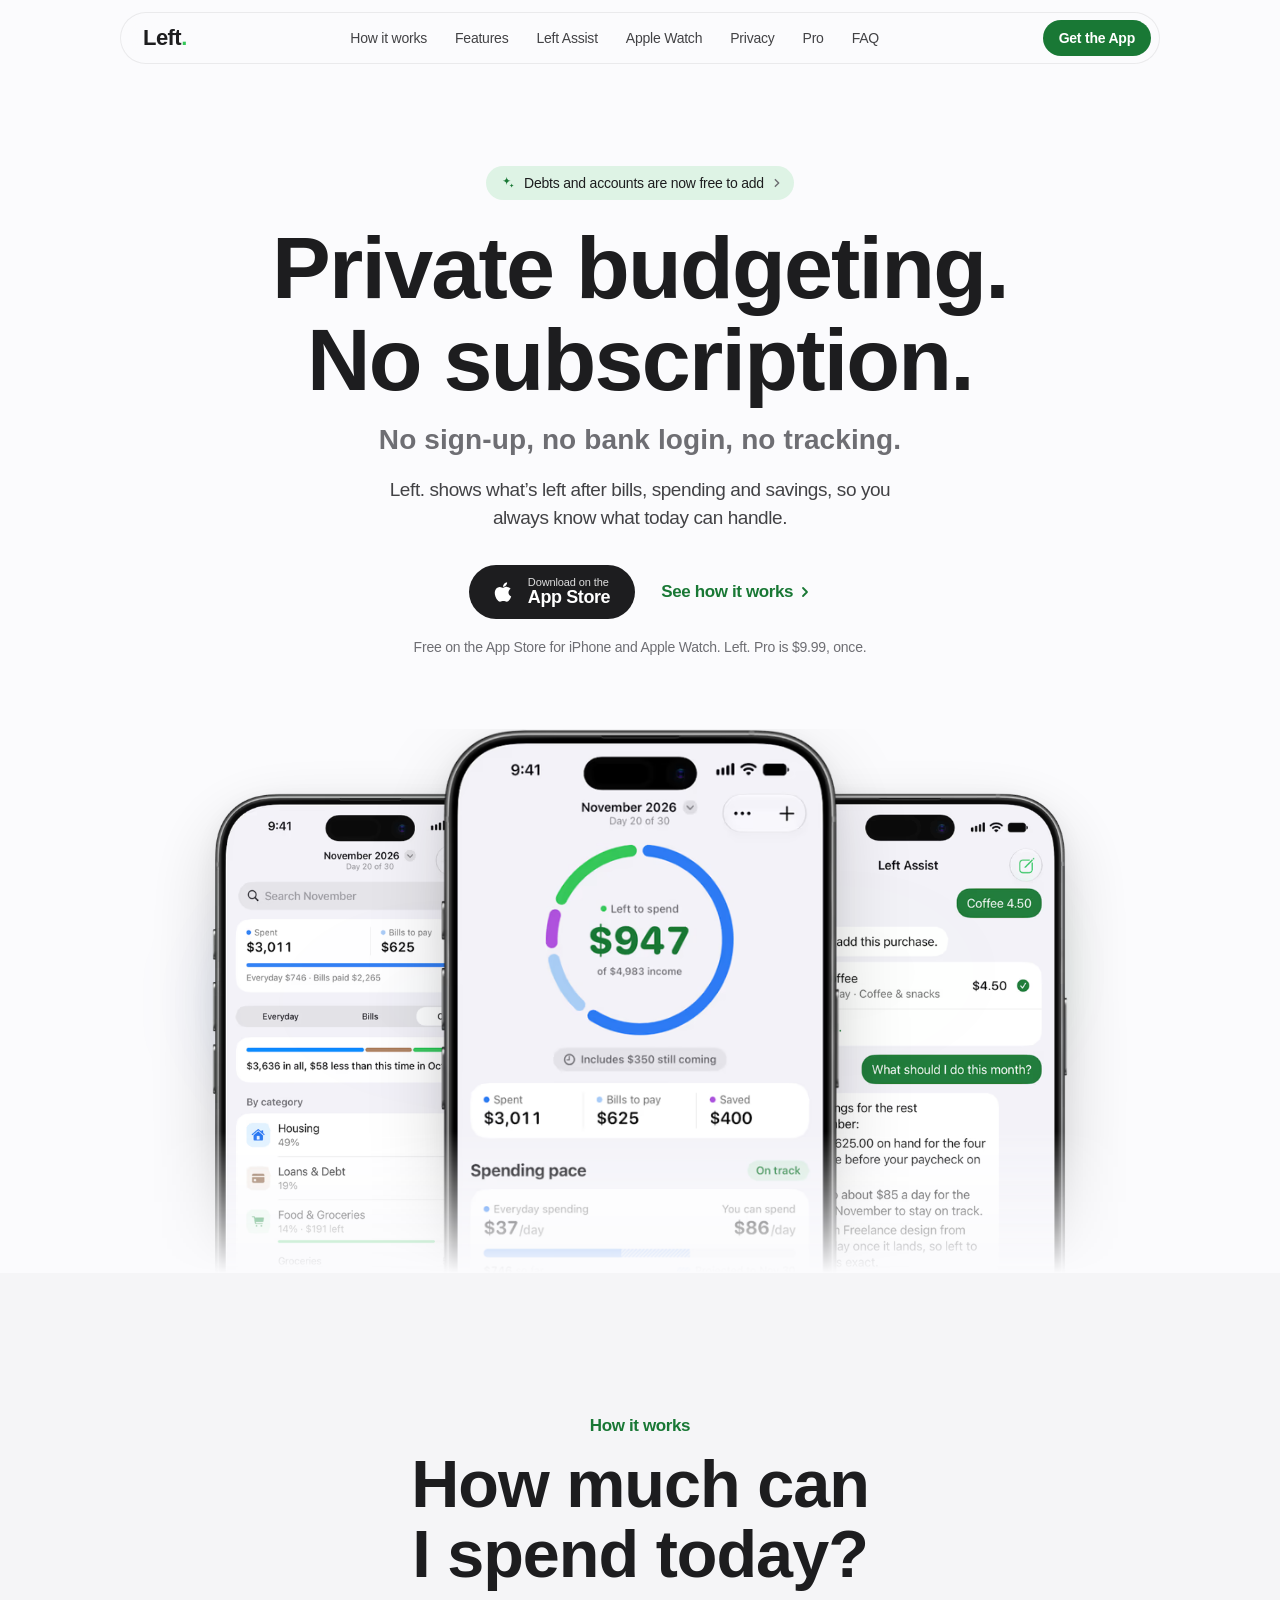
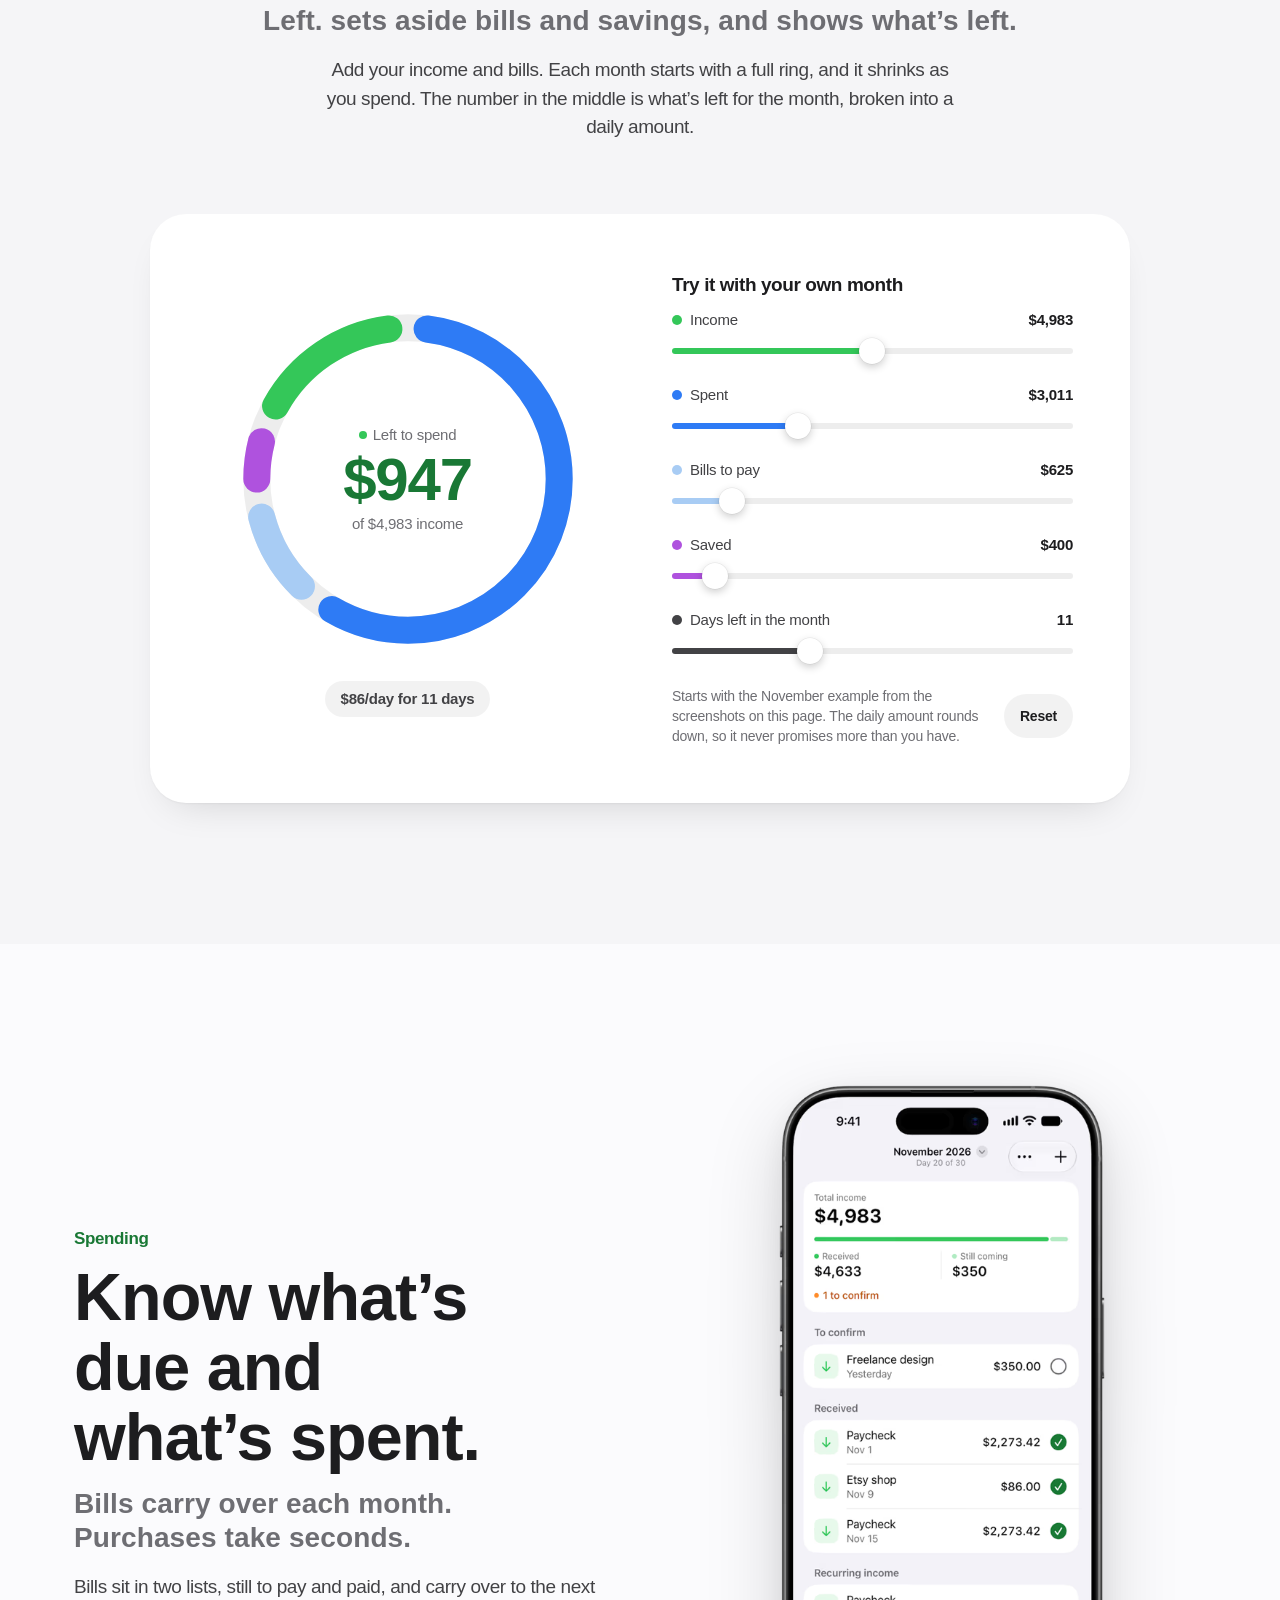
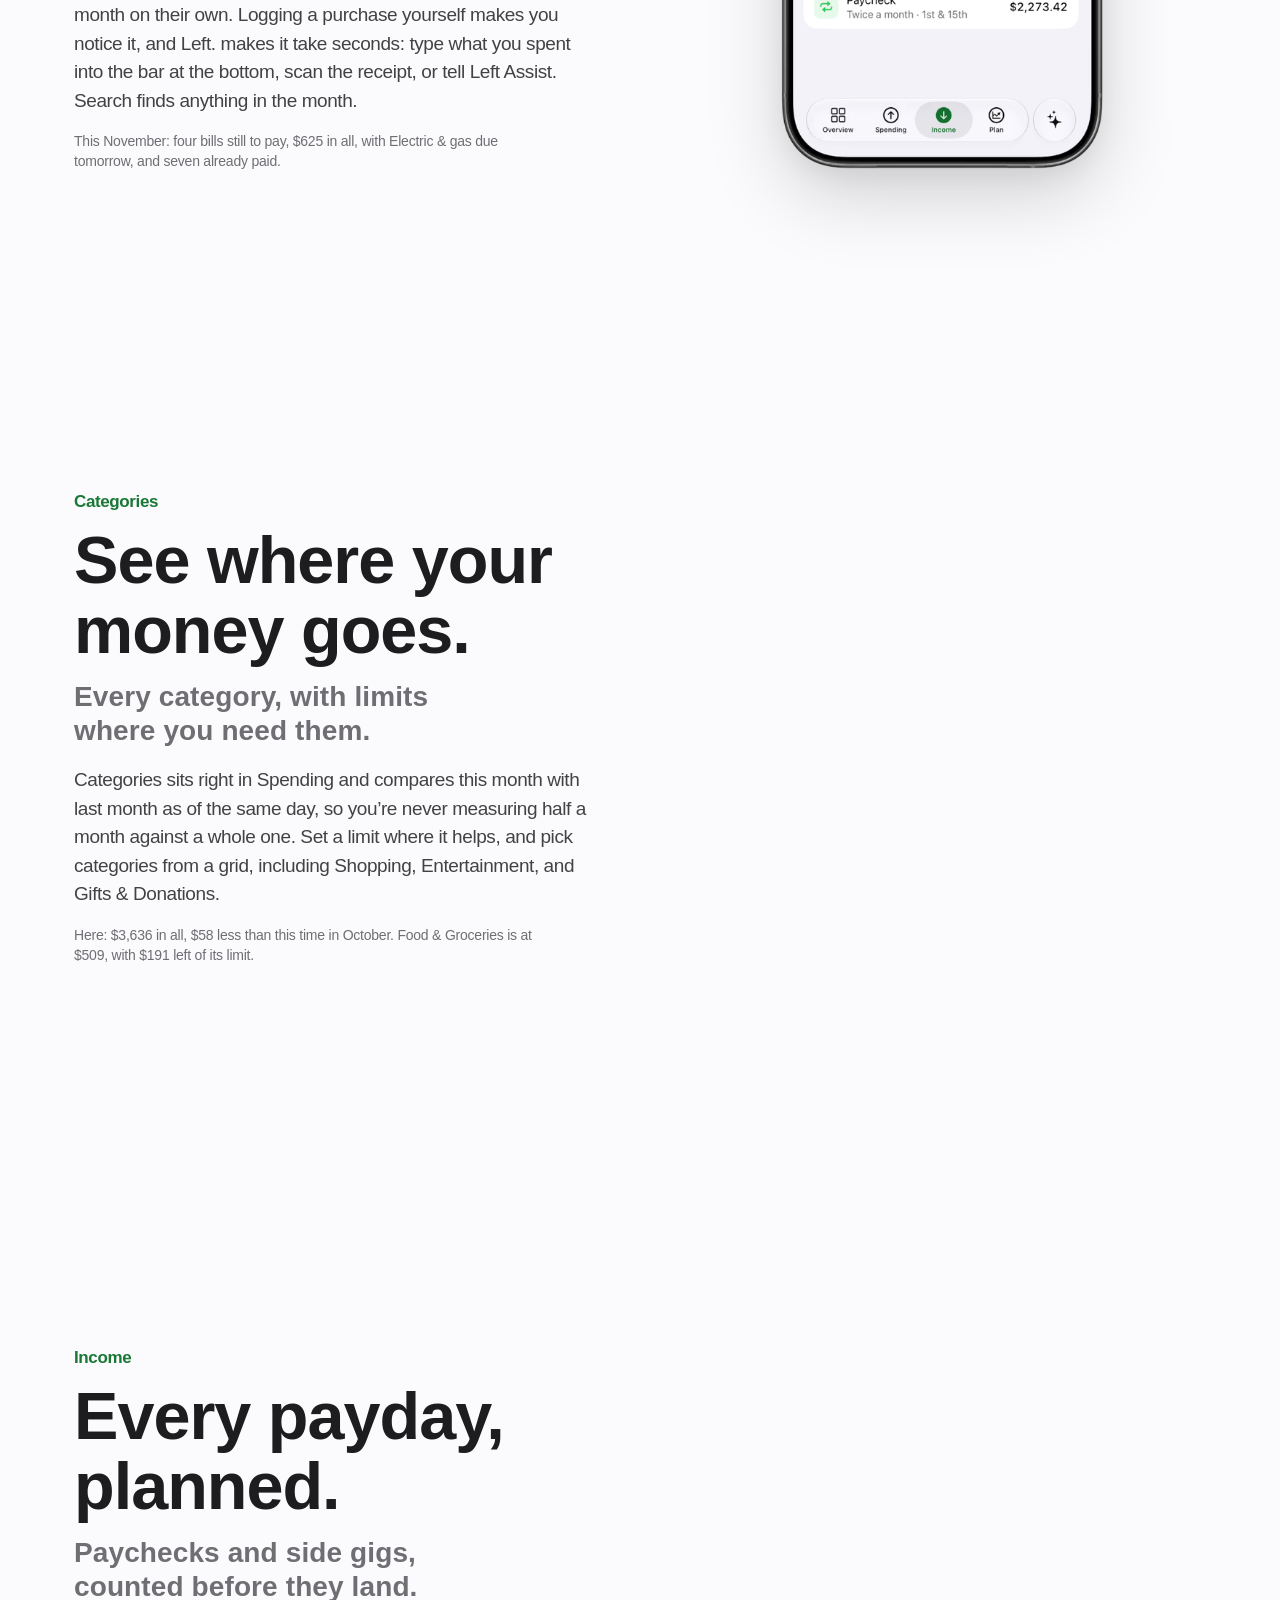
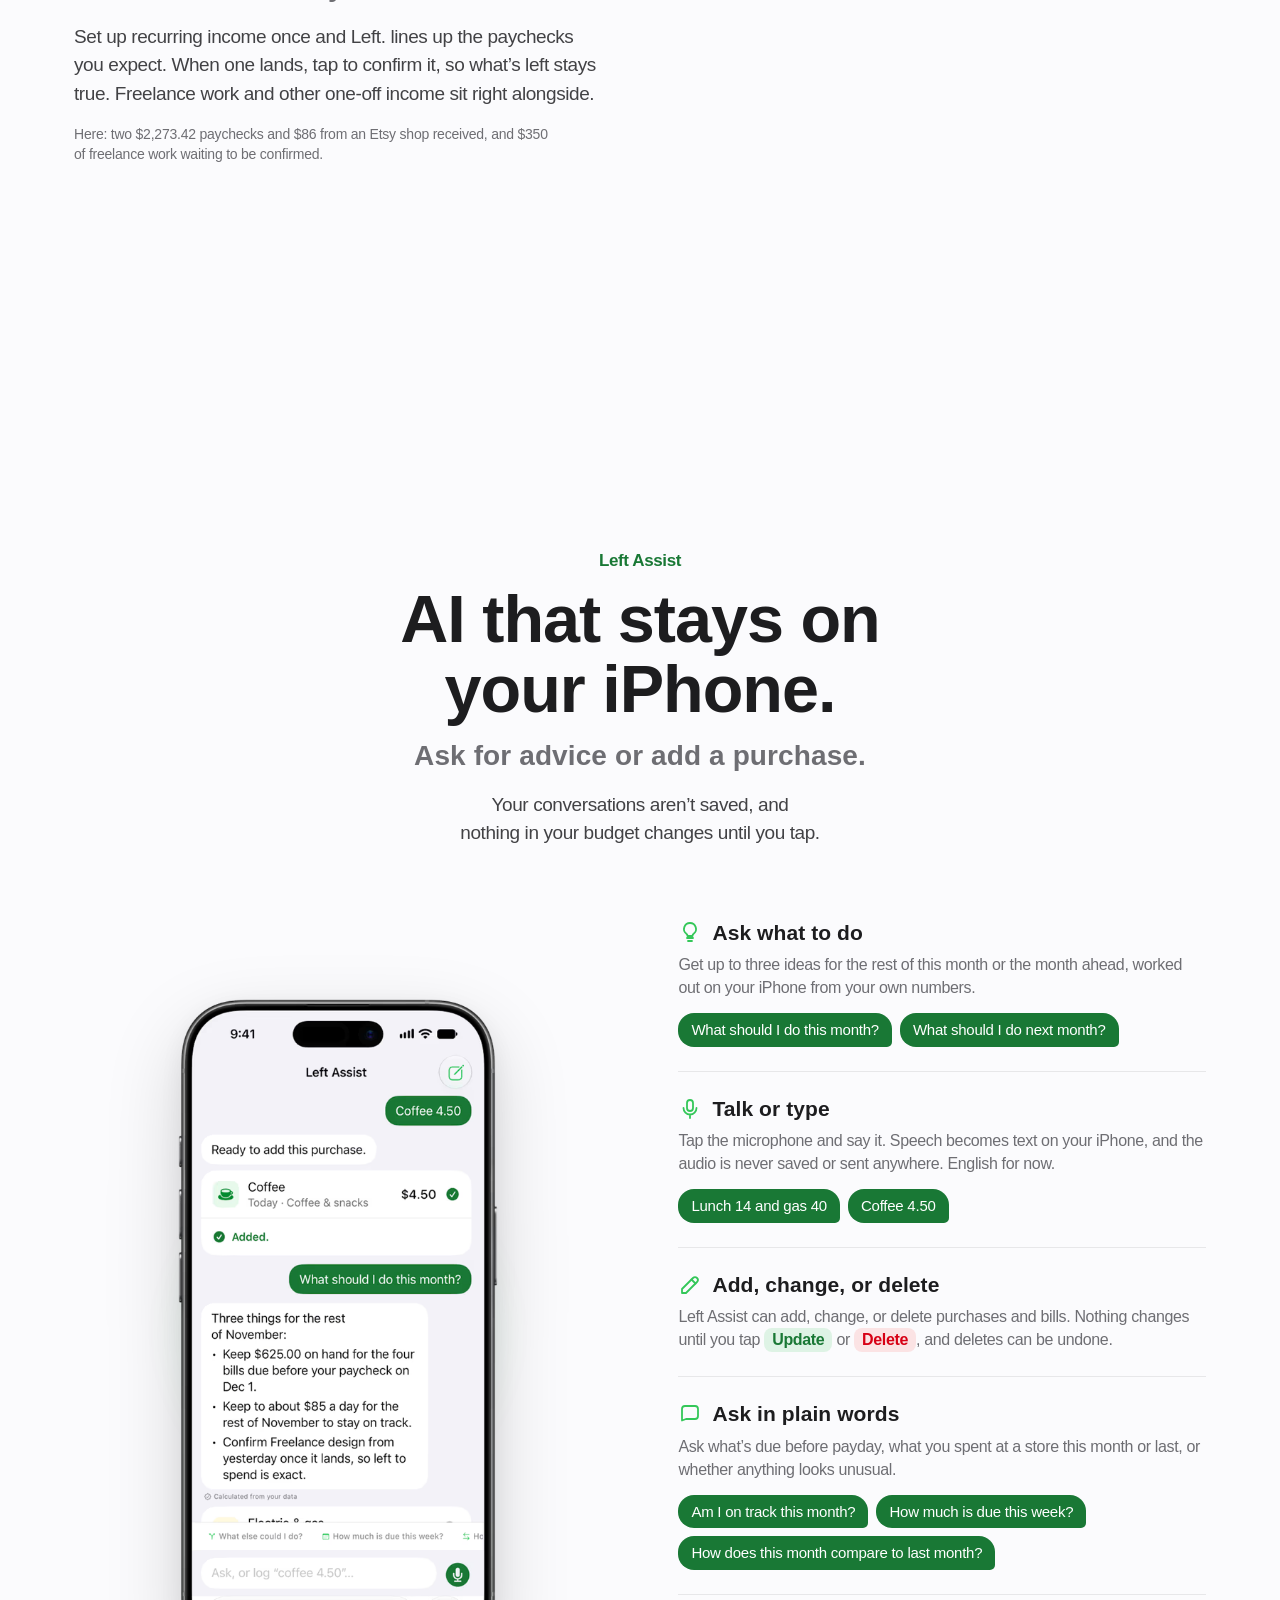
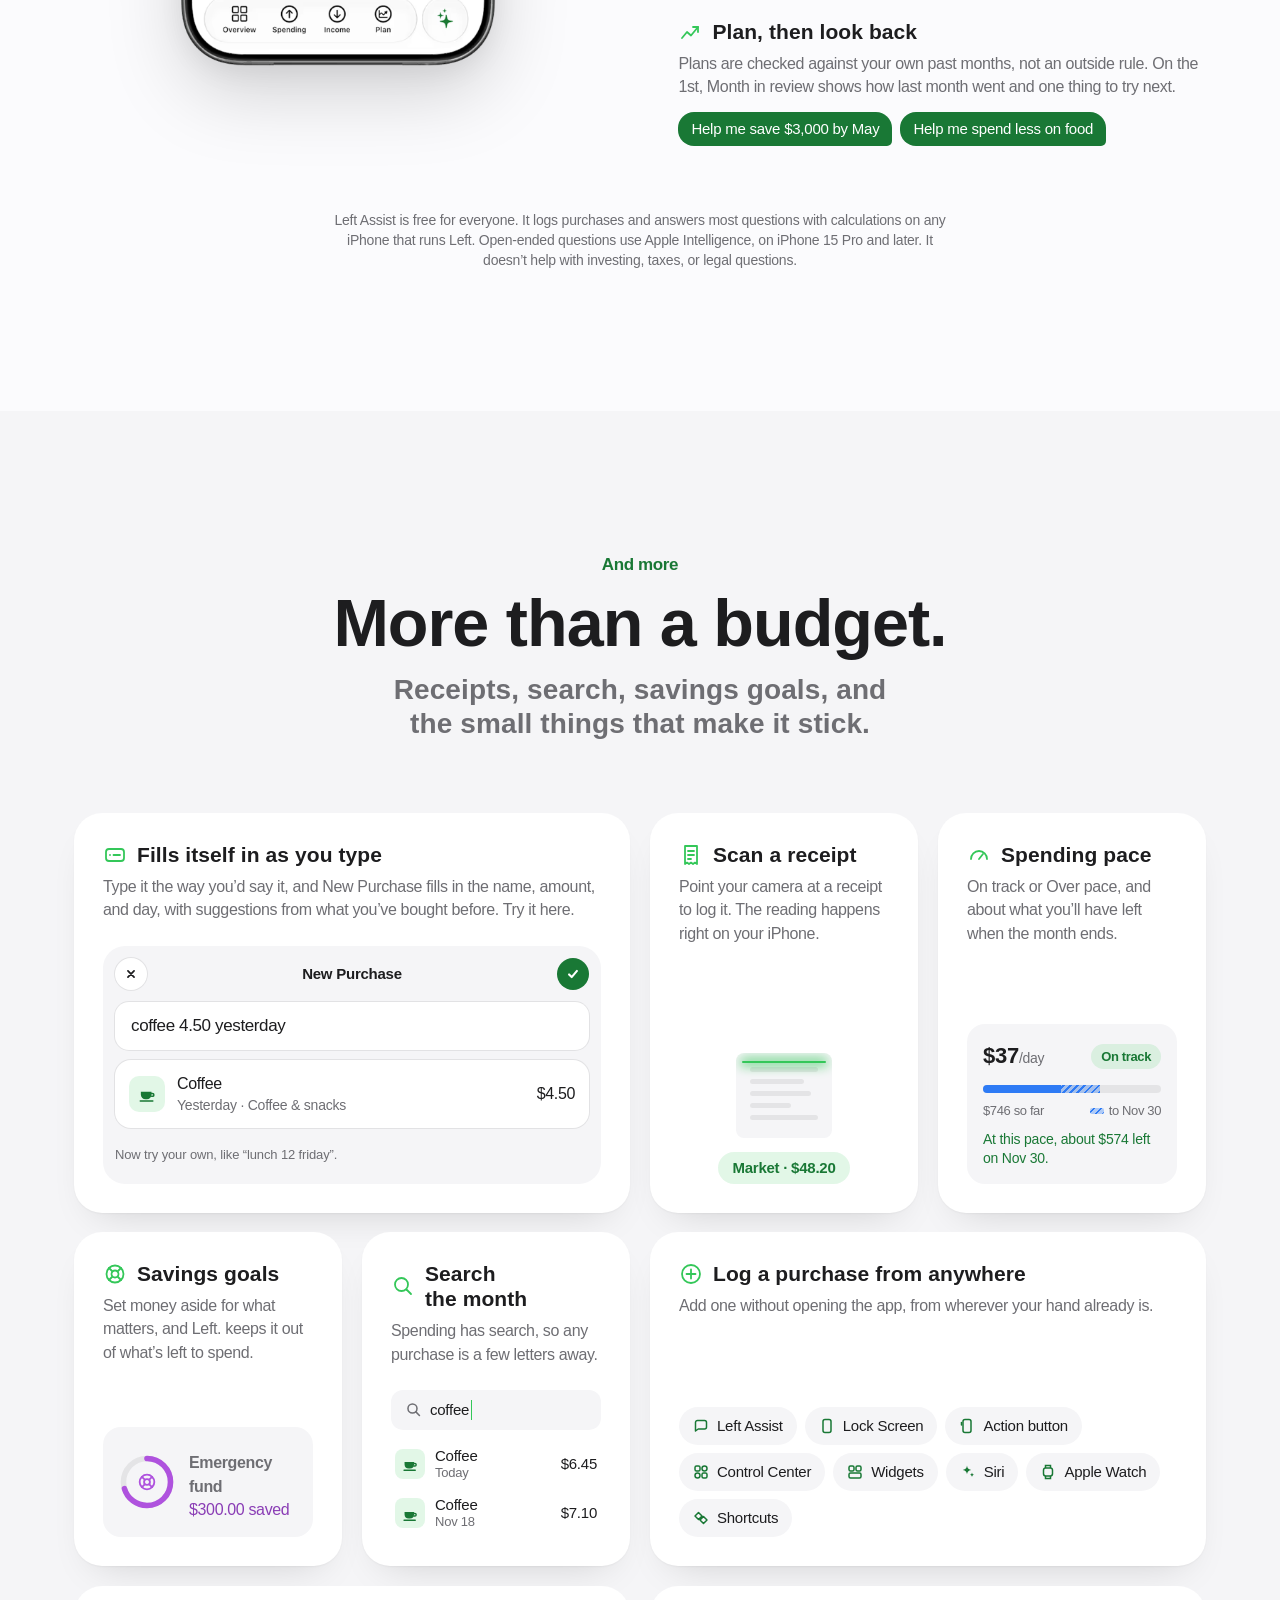
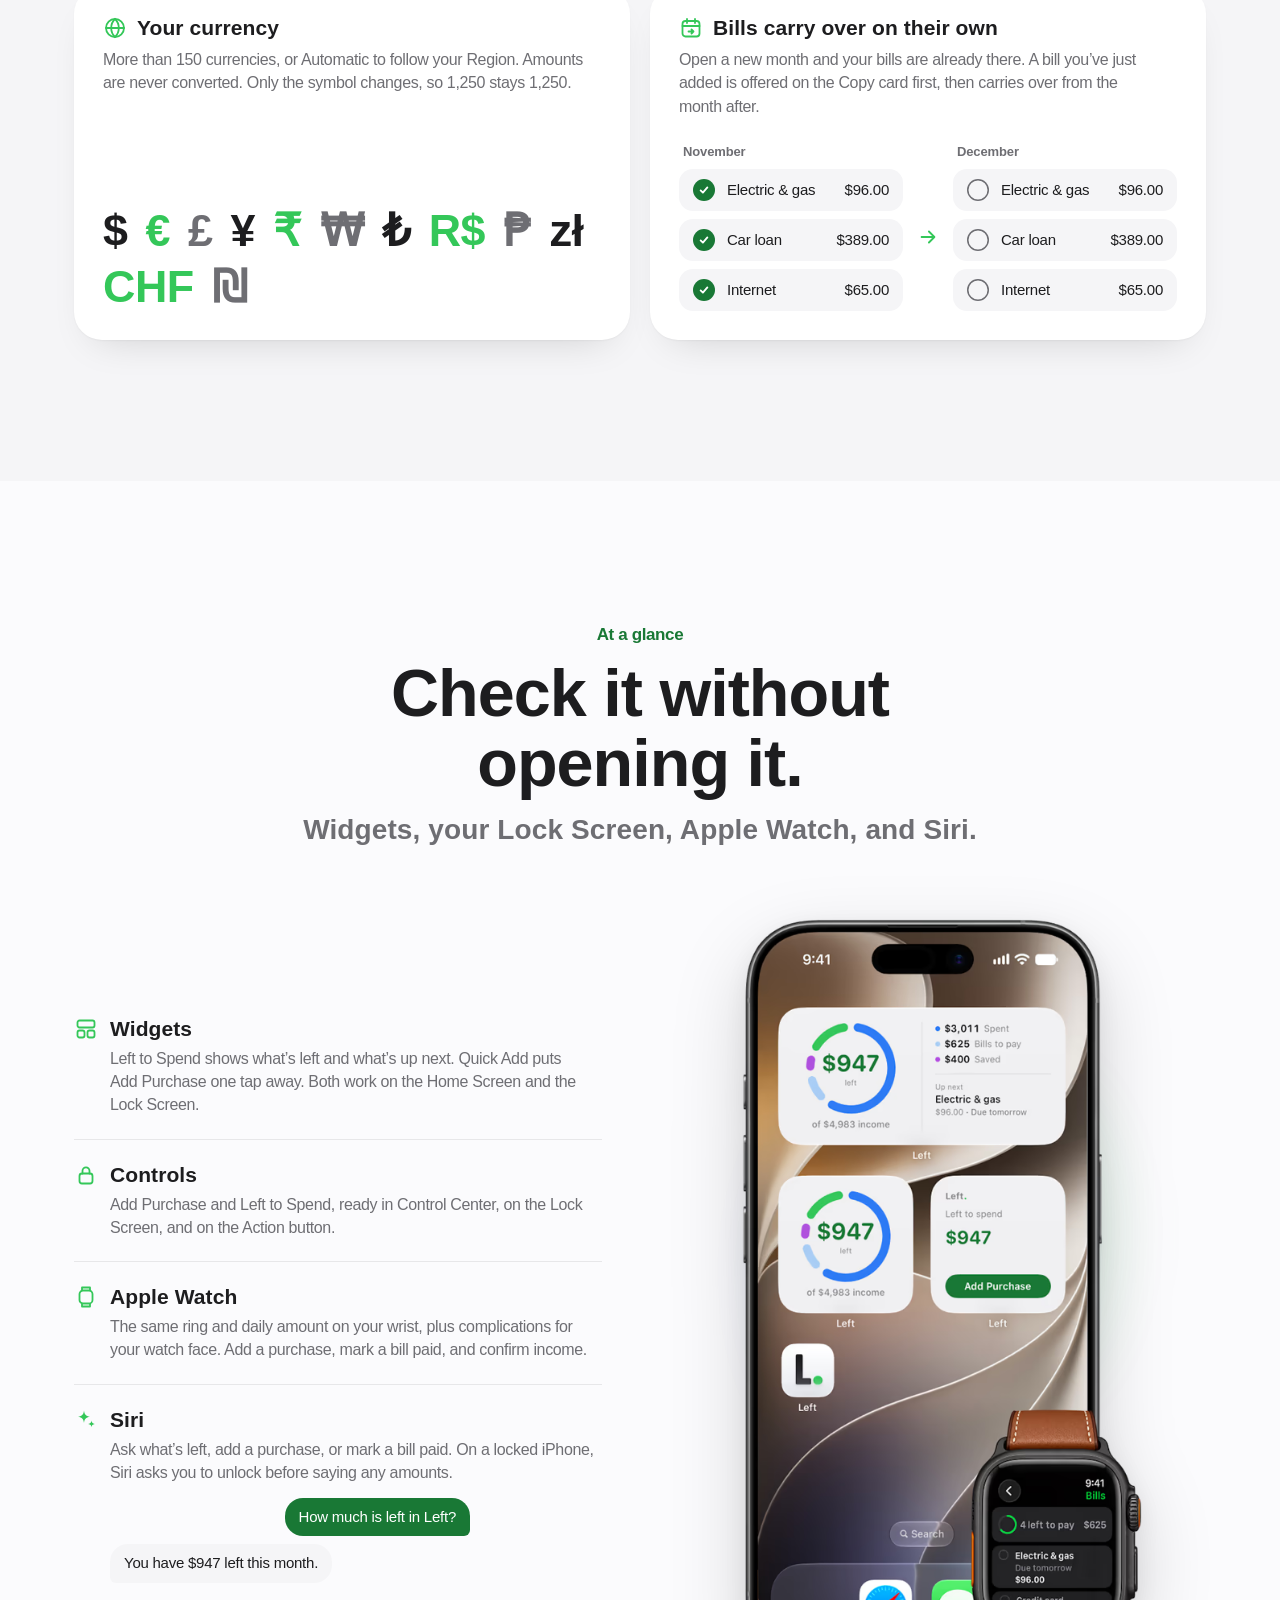
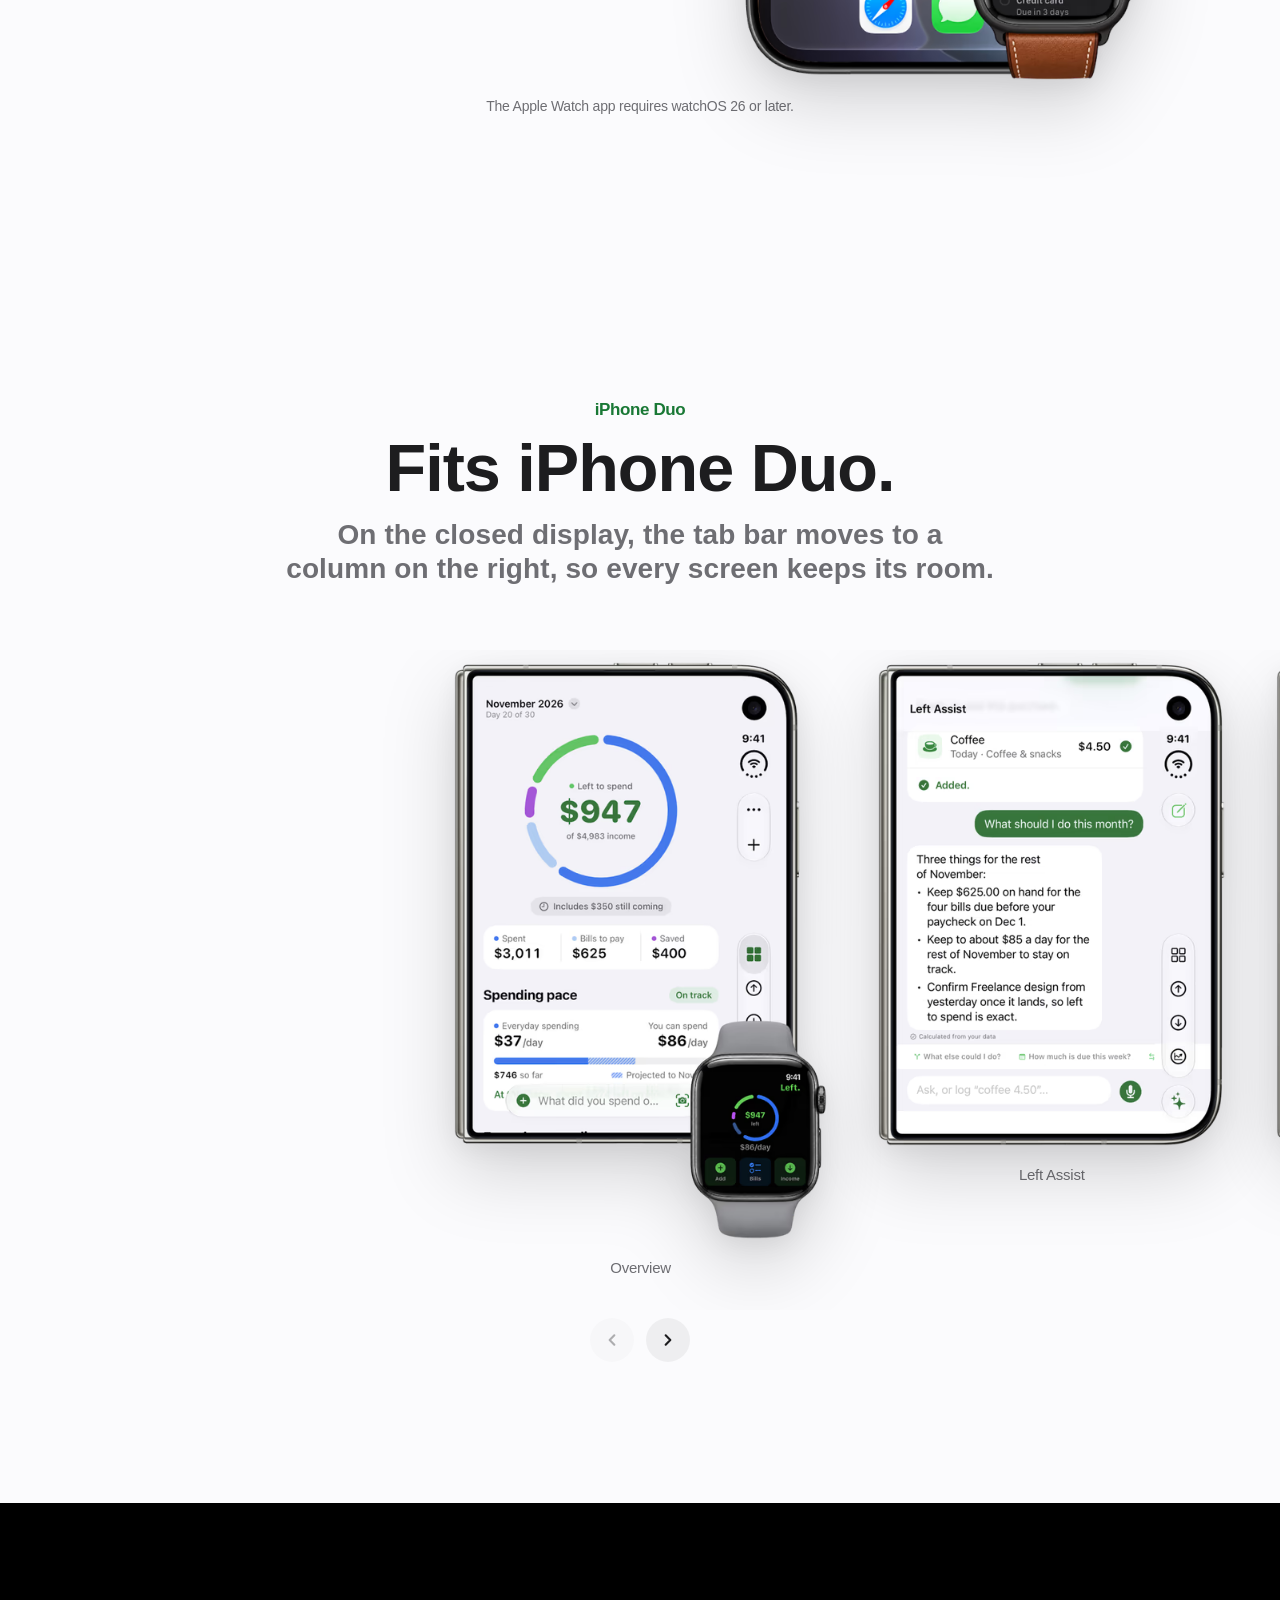
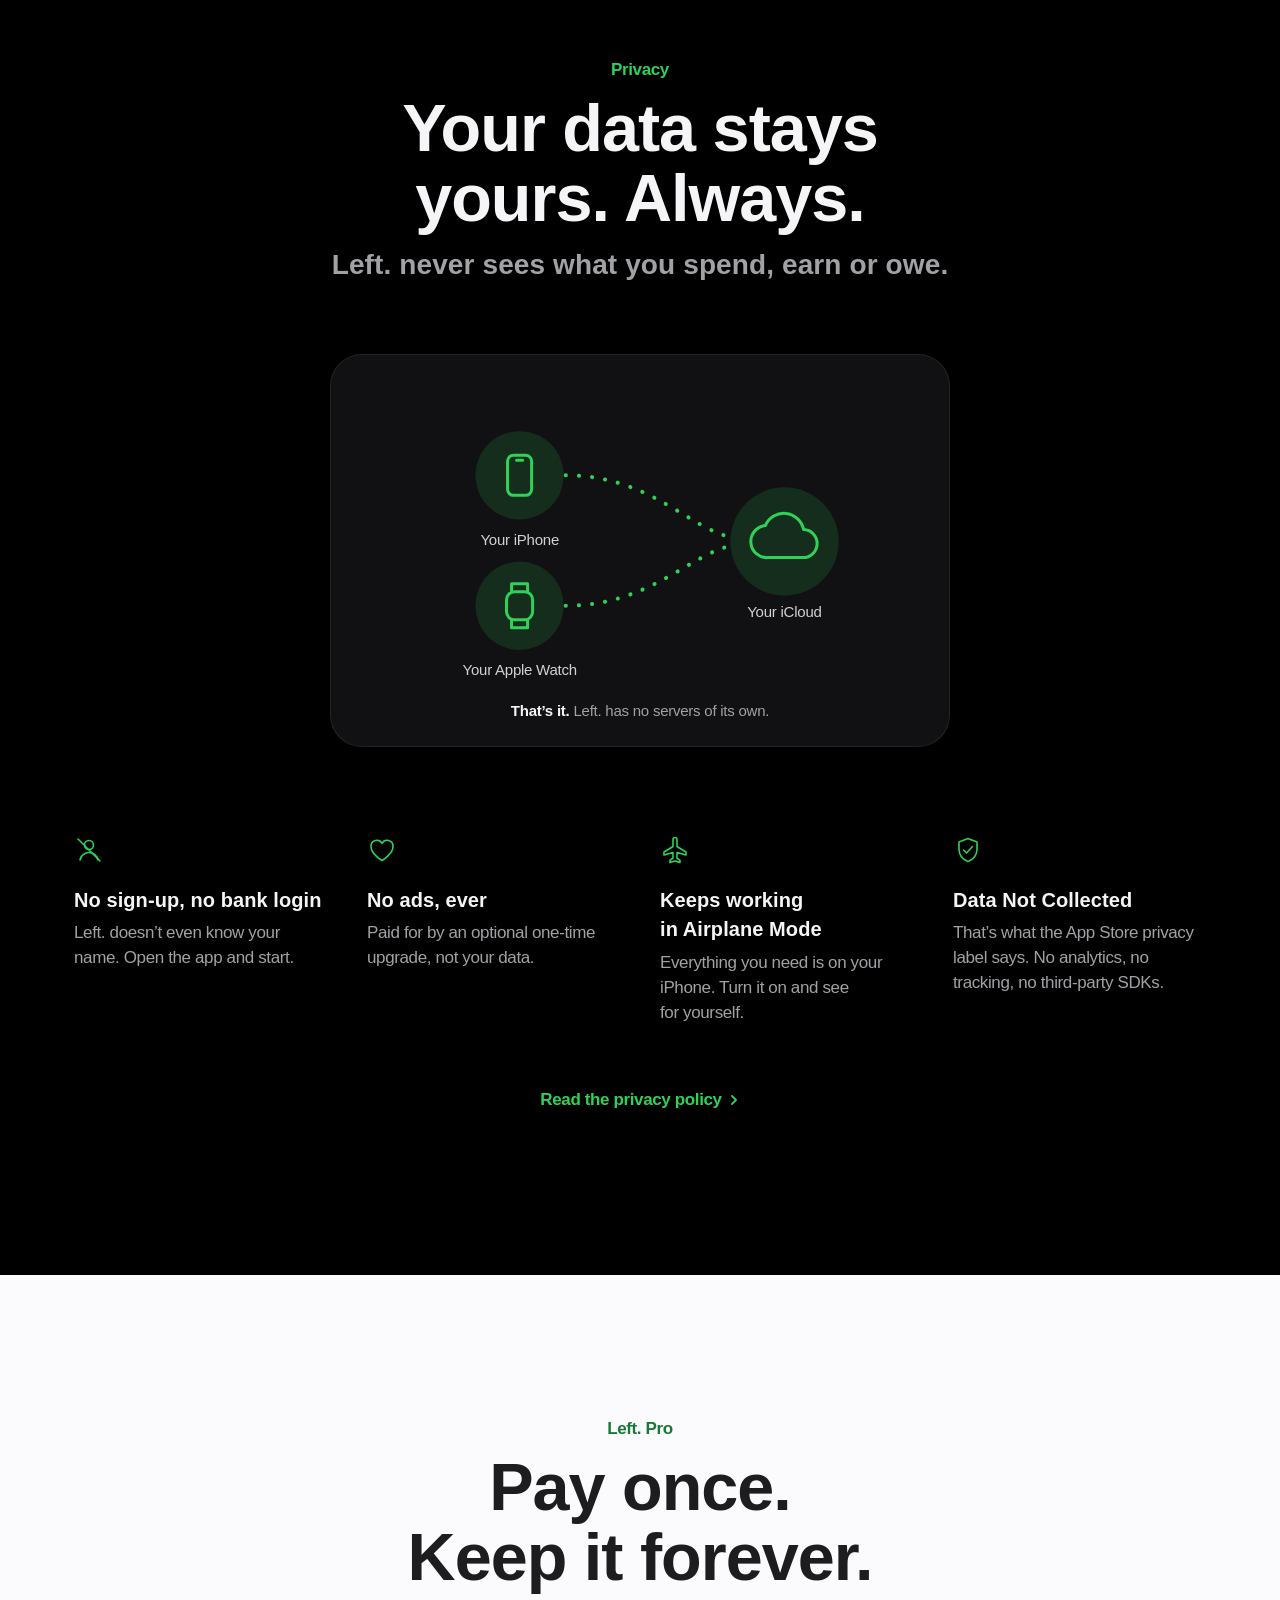
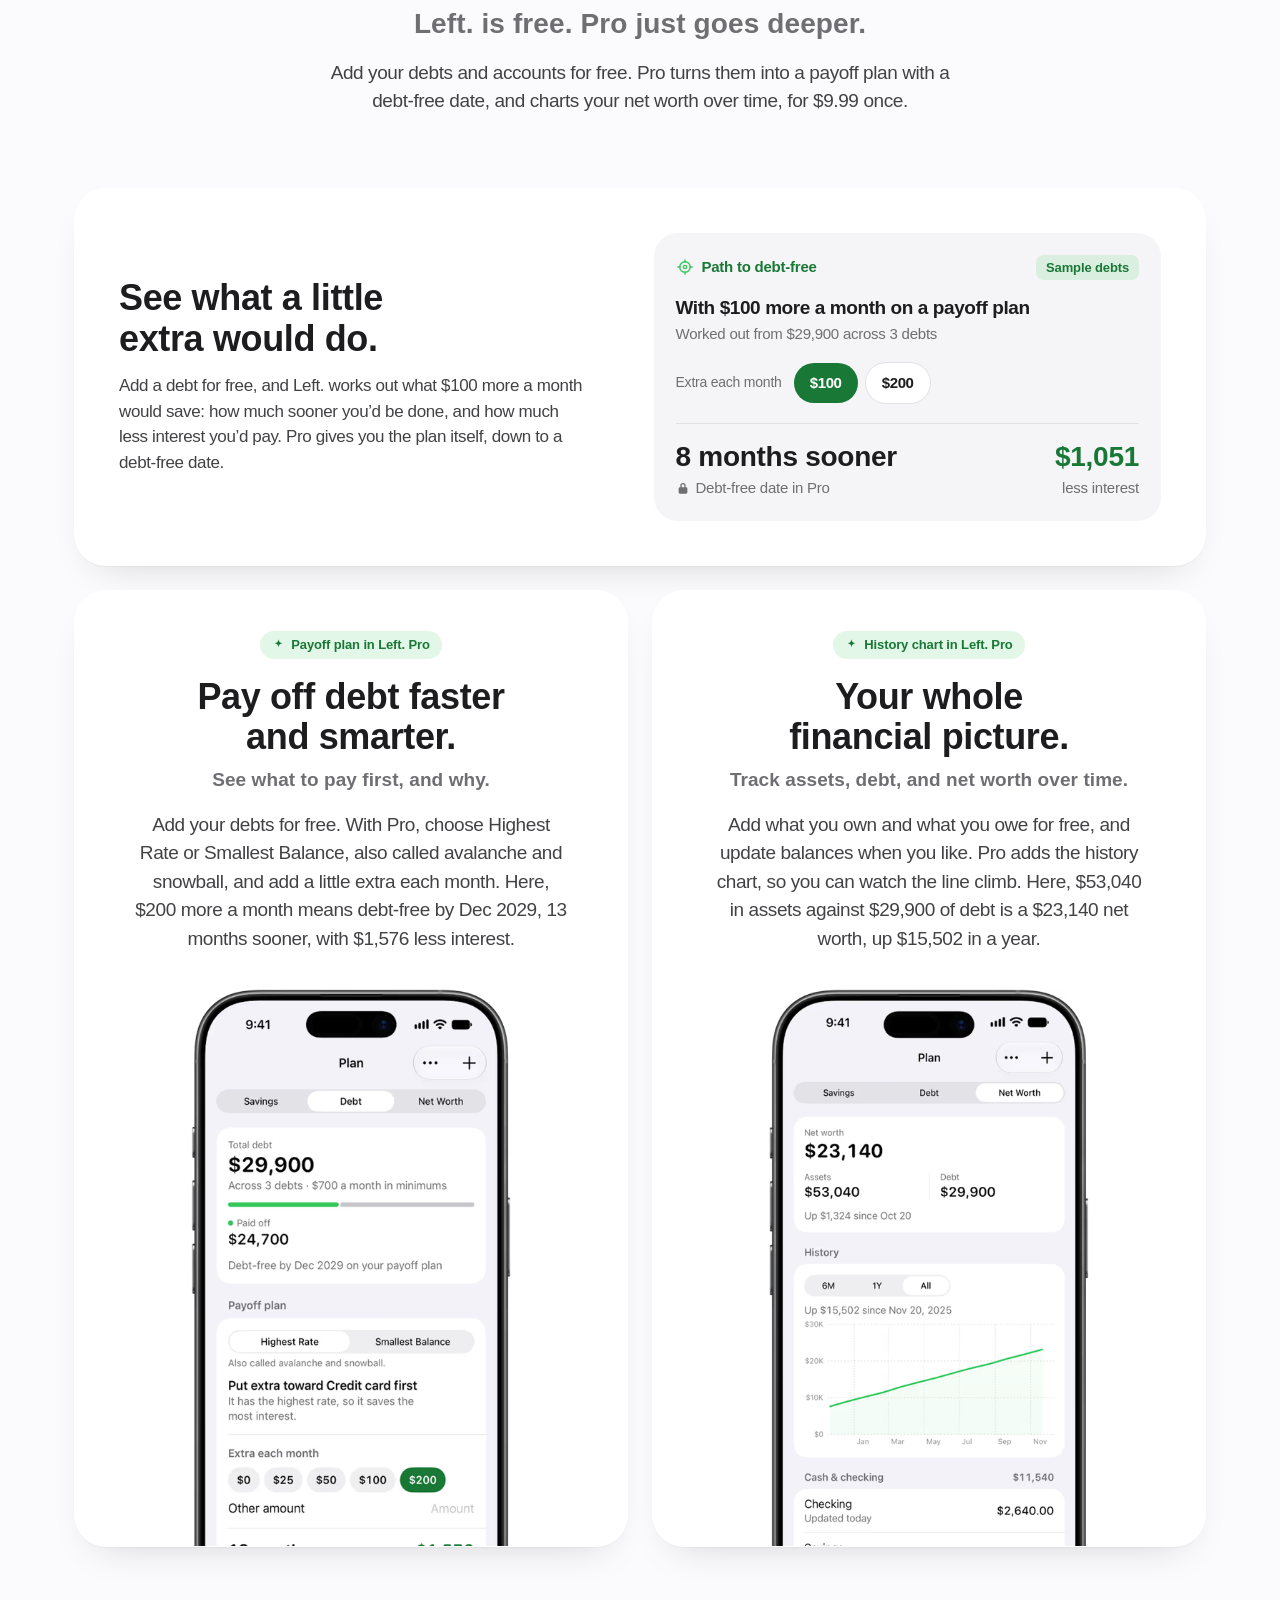
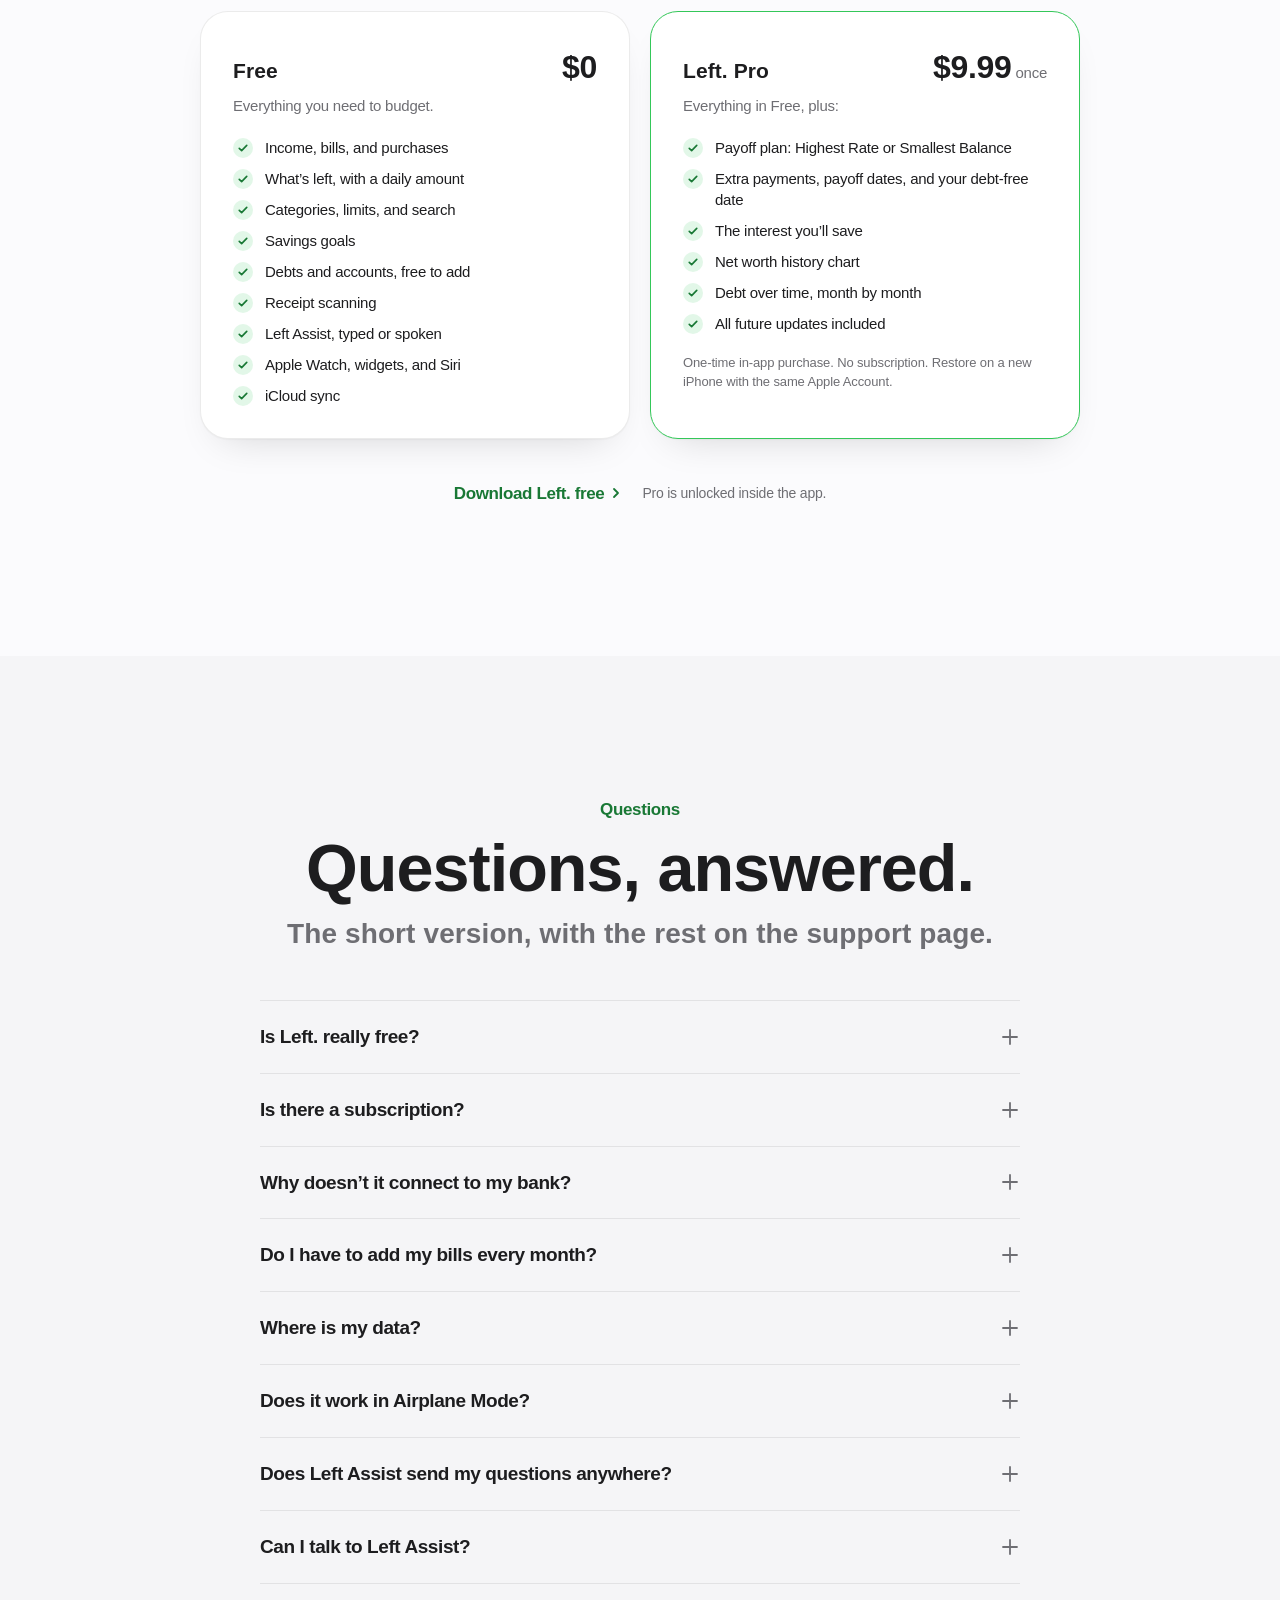
==== commit d8a82695: "v3.3 updates" ====
--- a/index.html
+++ b/index.html
@@ -57,7 +57,7 @@
     "@context": "https://schema.org",
     "@type": "FAQPage",
     "mainEntity": [
-      { "@type": "Question", "name": "Is Left. really free?", "acceptedAnswer": { "@type": "Answer", "text": "Yes. Income, bills, purchases, categories and limits, savings goals, receipt scanning, Left Assist, Apple Watch, widgets, Siri, and iCloud sync are all free. Left. Pro is a $9.99 one-time purchase that adds the debt payoff plan and net worth." } },
+      { "@type": "Question", "name": "Is Left. really free?", "acceptedAnswer": { "@type": "Answer", "text": "Yes. Income, bills, purchases, categories and limits, savings goals, receipt scanning, Left Assist, Apple Watch, widgets, Siri, and iCloud sync are all free, and so is adding your debts and accounts. Left. Pro is a $9.99 one-time purchase that adds the payoff plan, with your debt-free date, and the net worth history chart." } },
       { "@type": "Question", "name": "Is there a subscription?", "acceptedAnswer": { "@type": "Answer", "text": "No. Left. is free, and Left. Pro is a one-time $9.99 purchase with future updates included." } },
       { "@type": "Question", "name": "Why doesn’t it connect to my bank?", "acceptedAnswer": { "@type": "Answer", "text": "By design. You enter your own numbers, so there are no credentials to hand over and no third party in the middle. Logging a purchase yourself makes you notice it, and the capture bar, Left Assist, receipt scanning, Siri, and Apple Watch keep it to seconds." } },
       { "@type": "Question", "name": "Do I have to add my bills every month?", "acceptedAnswer": { "@type": "Answer", "text": "No. Bills carry over to the new month the first time you open it. A bill you’ve just added is offered on the Copy card first, then carries over from the month after." } },
@@ -66,10 +66,10 @@
       { "@type": "Question", "name": "Does Left Assist send my questions anywhere?", "acceptedAnswer": { "@type": "Answer", "text": "No. Calculated answers come from the app itself on any iPhone that runs Left. Open-ended questions use Apple Intelligence on iPhone 15 Pro and later. Either way, nothing is sent to a server, and your conversations aren’t saved." } },
       { "@type": "Question", "name": "Can I talk to Left Assist?", "acceptedAnswer": { "@type": "Answer", "text": "Yes. Tap the microphone in Left Assist and speak. Your speech becomes text on your iPhone with Apple’s Speech framework, and the audio isn’t saved or sent anywhere. Voice is in English for now, and the first use may download Apple’s English speech model." } },
       { "@type": "Question", "name": "Can Left Assist change my budget?", "acceptedAnswer": { "@type": "Answer", "text": "Only when you tap. Left Assist can add, change, or delete purchases and bills, and it always shows you what it’s ready to do first. Nothing is added until you tap, nothing changes until you tap Update or Delete, and deletes can be undone." } },
-      { "@type": "Question", "name": "Does Left Assist give financial advice?", "acceptedAnswer": { "@type": "Answer", "text": "It gives budget advice from your own numbers. Ask “What should I do this month?” and it suggests up to three things, with every figure calculated by the app. It doesn’t help with investing, taxes, or legal questions, and nothing changes until you tap." } },
+      { "@type": "Question", "name": "Does Left Assist give financial advice?", "acceptedAnswer": { "@type": "Answer", "text": "It gives budget advice from your own numbers. Ask “What should I do this month?” or “What should I do next month?” and it suggests up to three things, with every figure calculated by the app. It doesn’t help with investing, taxes, or legal questions, and nothing changes until you tap." } },
       { "@type": "Question", "name": "Does it work with my currency?", "acceptedAnswer": { "@type": "Answer", "text": "Yes. Pick from more than 150 currencies in Settings, or stay on Automatic to follow your Region. Amounts are never converted. Only the symbol changes, so 1,250 stays 1,250." } },
       { "@type": "Question", "name": "What do I need to run it?", "acceptedAnswer": { "@type": "Answer", "text": "An iPhone on iOS 26.1 or later, iPhone Duo included, and watchOS 26 or later for the Apple Watch app. Open-ended Left Assist questions use Apple Intelligence, which needs an iPhone 15 Pro or later." } },
-      { "@type": "Question", "name": "What happens when I get a new iPhone?", "acceptedAnswer": { "@type": "Answer", "text": "Sign in with the same Apple Account, install Left., and your data syncs back through iCloud. Pro restores automatically, and Restore Purchase is there if you ever need it." } }
+      { "@type": "Question", "name": "What happens when I get a new iPhone?", "acceptedAnswer": { "@type": "Answer", "text": "Sign in with the same Apple Account, install Left., and your data syncs back through iCloud. Pro restores automatically, and Restore Purchases is there if you ever need it." } }
     ]
   }
   </script>
@@ -1509,6 +1509,110 @@
     }
 
     /* ===== PRO ===== */
+    /* What a little extra does: the app's own teaser card, with the sample debts */
+    .path {
+      display: grid;
+      grid-template-columns: minmax(0, 1fr) minmax(0, 1.05fr);
+      align-items: center;
+      gap: clamp(24px, 4vw, 56px);
+      margin-top: clamp(48px, 6vw, 72px);
+      padding: clamp(24px, 4vw, 44px);
+      background: var(--card);
+      border-radius: 32px;
+      border: 1px solid transparent;
+      box-shadow: var(--shadow-card);
+      text-align: left;
+    }
+    @media (prefers-color-scheme: dark) {
+      .path { border-color: var(--border); }
+    }
+    .path-copy h3 {
+      font-size: clamp(1.625rem, 3vw, 2.25rem);
+      font-weight: 700;
+      line-height: 1.12;
+      letter-spacing: -0.01em;
+      text-wrap: balance;
+    }
+    .path-copy p {
+      margin-top: 14px;
+      font-size: 1.0625rem;
+      line-height: 1.5;
+      color: var(--fg-soft);
+      letter-spacing: var(--track-body);
+      text-wrap: pretty;
+    }
+    .path-card { position: relative; padding: 22px; border-radius: 24px; background: var(--bg-alt); }
+    .path-head { display: flex; align-items: center; justify-content: space-between; gap: 12px; }
+    .path-title {
+      display: inline-flex;
+      align-items: center;
+      gap: 8px;
+      font-size: 0.9375rem;
+      font-weight: 600;
+      color: var(--green-text);
+      letter-spacing: var(--track-small);
+    }
+    .path-title svg { width: 18px; height: 18px; color: var(--green); }
+    .path-badge {
+      padding: 3px 10px;
+      border-radius: 8px;
+      background: var(--green-soft);
+      color: var(--green-text);
+      font-size: 0.8125rem;
+      font-weight: 600;
+      letter-spacing: var(--track-caption);
+      white-space: nowrap;
+    }
+    .path-line { margin-top: 16px; font-size: 1.1875rem; font-weight: 600; line-height: 1.25; letter-spacing: var(--track-body); text-wrap: balance; }
+    .path-from { margin-top: 3px; font-size: 0.9375rem; color: var(--muted); letter-spacing: var(--track-small); }
+    .path-extra { display: flex; align-items: center; flex-wrap: wrap; gap: 8px; margin-top: 18px; }
+    .path-label { margin-right: 4px; font-size: 0.875rem; color: var(--muted); letter-spacing: var(--track-small); }
+    .path-chip { position: relative; cursor: pointer; }
+    .path-chip input { position: absolute; inset: 0; opacity: 0; margin: 0; cursor: pointer; }
+    .path-chip span {
+      display: inline-flex;
+      align-items: center;
+      justify-content: center;
+      min-width: 64px;
+      height: 40px;
+      padding: 0 16px;
+      border-radius: 999px;
+      background: var(--card);
+      box-shadow: 0 0 0 1px var(--border);
+      font-size: 0.9375rem;
+      font-weight: 600;
+      font-variant-numeric: tabular-nums;
+      transition: background-color .2s ease, color .2s ease;
+    }
+    /* White sits only on the deep green, like a selected chip in the app */
+    .path-chip input:checked + span { background: var(--brand-fill); color: #fff; box-shadow: none; }
+    .path-chip input:focus-visible + span { outline: 2px solid var(--green); outline-offset: 2px; }
+    .path-result {
+      display: flex;
+      align-items: flex-end;
+      justify-content: space-between;
+      gap: 16px;
+      margin-top: 20px;
+      padding-top: 18px;
+      border-top: 1px solid var(--border);
+    }
+    .path-result p { display: flex; flex-direction: column; gap: 4px; }
+    .path-result strong { font-size: clamp(1.375rem, 2.6vw, 1.75rem); font-weight: 700; line-height: 1.1; letter-spacing: -0.01em; font-variant-numeric: tabular-nums; }
+    .path-result p > span { font-size: 0.9375rem; color: var(--muted); letter-spacing: var(--track-small); }
+    .path-save { text-align: right; align-items: flex-end; }
+    .path-save strong { color: var(--green-text); }
+    .path-lock { display: inline-flex; align-items: center; gap: 6px; }
+    .path-lock svg { width: 14px; height: 14px; flex-shrink: 0; }
+    .path + .tiles { margin-top: 24px; }
+    @media (max-width: 860px) {
+      .path { grid-template-columns: minmax(0, 1fr); text-align: center; }
+      .path-card { text-align: left; }
+    }
+    @media (max-width: 480px) {
+      .path { padding: 24px 16px 16px; border-radius: 28px; }
+      .path-card { padding: 18px; }
+    }
+
     .tiles {
       display: grid;
       grid-template-columns: repeat(2, minmax(0, 1fr));
@@ -1810,9 +1914,9 @@
   <header class="hero">
     <div class="wrap">
       <div class="hero-text">
-        <a class="hero-kicker" href="#assist">
+        <a class="hero-kicker" href="#pro">
           <svg class="spark" viewBox="0 0 24 24" fill="currentColor" aria-hidden="true"><path d="M10 2.5c.4 3.7 1.8 5.6 6 6.3-4.2.7-5.6 2.6-6 6.3-.4-3.7-1.8-5.6-6-6.3 4.2-.7 5.6-2.6 6-6.3Zm7.5 10c.2 2 1 3 3.3 3.4-2.3.4-3.1 1.4-3.3 3.4-.2-2-1-3-3.3-3.4 2.3-.4 3.1-1.4 3.3-3.4Z"/></svg>
-          <span>Ask Left Assist what to do this month</span>
+          <span>Debts and accounts are now free to add</span>
           <svg class="chev" viewBox="0 0 12 12" fill="none" stroke="currentColor" stroke-width="1.8" stroke-linecap="round" stroke-linejoin="round" aria-hidden="true"><path d="M4 2l4 4-4 4"/></svg>
         </a>
         <h1>Private budgeting.<br>No subscription.</h1>
@@ -2013,9 +2117,9 @@
         <ul class="assist-list">
           <li class="assist-item reveal">
             <h3><svg viewBox="0 0 24 24" fill="none" stroke="currentColor" stroke-width="1.8" stroke-linecap="round" stroke-linejoin="round" aria-hidden="true"><path d="M9 18h6M10 21h4"/><path d="M12 3a6 6 0 0 0-3.6 10.8c.7.5 1.1 1.3 1.1 2.2h5c0-.9.4-1.7 1.1-2.2A6 6 0 0 0 12 3Z"/></svg>Ask what to do</h3>
-            <p>Get up to three ideas for the rest of the month, worked out on your iPhone from your own numbers.</p>
+            <p>Get up to three ideas for the rest of this month or the month ahead, worked out on your iPhone from your own numbers.</p>
             <ul class="says" aria-label="Things you can ask">
-              <li>What should I do this month?</li><li>What else could I do?</li>
+              <li>What should I do this month?</li><li>What should I do next month?</li>
             </ul>
           </li>
           <li class="assist-item reveal d1">
@@ -2210,9 +2314,9 @@
         <figure class="glance-visual reveal d1">
           <div class="aurora" aria-hidden="true"></div>
           <picture>
-            <source type="image/avif" srcset="screenshots/glance-sm.avif 497w, screenshots/glance.avif 994w" sizes="(max-width: 1000px) min(360px, 84vw), 400px">
-            <img src="screenshots/glance.webp" srcset="screenshots/glance-sm.webp 497w, screenshots/glance.webp 994w" sizes="(max-width: 1000px) min(360px, 84vw), 400px"
-                 width="994" height="1886"
+            <source type="image/avif" srcset="screenshots/glance-sm.avif 497w, screenshots/glance.avif 993w" sizes="(max-width: 1000px) min(360px, 84vw), 400px">
+            <img src="screenshots/glance.webp" srcset="screenshots/glance-sm.webp 497w, screenshots/glance.webp 993w" sizes="(max-width: 1000px) min(360px, 84vw), 400px"
+                 width="993" height="1888"
                  alt="An iPhone Home Screen with three Left. widgets: a medium widget with the ring at $947 left of $4,983 income, $3,011 spent, $625 in bills to pay and $400 saved, and up next Electric &amp; gas, $96.00, due tomorrow; a small ring widget with $947 left; and a small Left to spend widget showing $947 with an Add Purchase button. An Apple Watch shows Left. Bills: 4 left to pay, $625, with Electric &amp; gas, $96.00, due tomorrow, and a credit card due in 3 days."
                  loading="lazy" decoding="async">
           </picture>
@@ -2273,19 +2377,27 @@
         </picture>
         <figcaption>Categories</figcaption>
       </figure>
-      <figure class="duo-card" style="--w: 909">
+      <figure class="duo-card" style="--w: 911">
         <picture>
-          <source type="image/avif" srcset="screenshots/duo-glance-sm.avif 455w, screenshots/duo-glance.avif 909w" sizes="(max-width: 640px) 273px, 364px">
-          <img src="screenshots/duo-glance.webp" srcset="screenshots/duo-glance-sm.webp 455w, screenshots/duo-glance.webp 909w" sizes="(max-width: 640px) 273px, 364px"
-               width="909" height="1446" alt="An iPhone Duo Home Screen with the Left. widget at $947 left of $4,983 income, beside an Apple Watch showing Left. Bills: 4 left to pay, $625." loading="lazy" decoding="async">
+          <source type="image/avif" srcset="screenshots/duo-glance-sm.avif 456w, screenshots/duo-glance.avif 911w" sizes="(max-width: 640px) 273px, 364px">
+          <img src="screenshots/duo-glance.webp" srcset="screenshots/duo-glance-sm.webp 456w, screenshots/duo-glance.webp 911w" sizes="(max-width: 640px) 273px, 364px"
+               width="911" height="1450" alt="An iPhone Duo Home Screen with the Left. widget at $947 left of $4,983 income and up next Electric &amp; gas, $96.00, due tomorrow, with the Left. app in the Dock. An Apple Watch shows Left. Bills: 4 left to pay, $625." loading="lazy" decoding="async">
         </picture>
         <figcaption>Home Screen</figcaption>
+      </figure>
+      <figure class="duo-card" style="--w: 869">
+        <picture>
+          <source type="image/avif" srcset="screenshots/duo-debt-sm.avif 435w, screenshots/duo-debt.avif 869w" sizes="(max-width: 640px) 261px, 348px">
+          <img src="screenshots/duo-debt.webp" srcset="screenshots/duo-debt-sm.webp 435w, screenshots/duo-debt.webp 869w" sizes="(max-width: 640px) 261px, 348px"
+               width="869" height="1211" alt="The Debt page on iPhone Duo: $29,900 total debt across 3 debts, debt-free by Dec 2029 on the payoff plan, a Pro feature. With $200 extra each month: 13 months sooner and $1,576 less interest." loading="lazy" decoding="async">
+        </picture>
+        <figcaption>Debt</figcaption>
       </figure>
       <figure class="duo-card" style="--w: 867">
         <picture>
           <source type="image/avif" srcset="screenshots/duo-networth-sm.avif 434w, screenshots/duo-networth.avif 867w" sizes="(max-width: 640px) 260px, 347px">
           <img src="screenshots/duo-networth.webp" srcset="screenshots/duo-networth-sm.webp 434w, screenshots/duo-networth.webp 867w" sizes="(max-width: 640px) 260px, 347px"
-               width="867" height="1208" alt="The Net Worth page on iPhone Duo, a Pro feature: $23,140 net worth from $53,040 in assets and $29,900 in debt, up $15,502 since Nov 20, 2025." loading="lazy" decoding="async">
+               width="867" height="1208" alt="The Net Worth page on iPhone Duo: $23,140 net worth from $53,040 in assets and $29,900 in debt, with a history chart, a Pro feature, up $15,502 since Nov 20, 2025." loading="lazy" decoding="async">
         </picture>
         <figcaption>Net Worth</figcaption>
       </figure>
@@ -2362,37 +2474,62 @@
       <div class="section-head reveal">
         <p class="eyebrow">Left. Pro</p>
         <h2>Pay once. Keep it forever.</h2>
-        <p class="sub">A debt payoff plan and your whole financial picture, for $9.99 once.</p>
-        <p class="body">Everything above is free. Pro is for the long game: getting out of debt and watching your net worth grow.</p>
+        <p class="sub">Left. is free. Pro just goes deeper.</p>
+        <p class="body">Add your debts and accounts for free. Pro turns them into a payoff plan with a debt-free date, and charts your net worth over time, for $9.99 once.</p>
+      </div>
+
+      <div class="path reveal">
+        <div class="path-copy">
+          <h3>See what a little extra would do.</h3>
+          <p>Add a debt for free, and Left. works out what $100 more a month would save: how much sooner you’d be done, and how much less interest you’d pay. Pro gives you the plan itself, down to a debt‑free date.</p>
+        </div>
+        <div class="path-card" id="pathCard">
+          <div class="path-head">
+            <span class="path-title"><svg viewBox="0 0 24 24" fill="none" stroke="currentColor" stroke-width="1.8" stroke-linecap="round" aria-hidden="true"><circle cx="12" cy="12" r="7"/><circle cx="12" cy="12" r="2.2"/><path d="M12 2.5v3M12 18.5v3M2.5 12h3M18.5 12h3"/></svg>Path to debt-free</span>
+            <span class="path-badge">Sample debts</span>
+          </div>
+          <p class="path-line">With <span id="pathExtra">$100</span> more a month on a payoff plan</p>
+          <p class="path-from">Worked out from $29,900 across 3 debts</p>
+          <div class="path-extra" role="radiogroup" aria-label="Extra each month">
+            <span class="path-label" aria-hidden="true">Extra each month</span>
+            <label class="path-chip"><input type="radio" name="pathExtra" value="100" checked><span>$100</span></label>
+            <label class="path-chip"><input type="radio" name="pathExtra" value="200"><span>$200</span></label>
+          </div>
+          <div class="path-result">
+            <p class="path-sooner"><strong><span id="pathMonths">8</span> months sooner</strong><span class="path-lock"><svg viewBox="0 0 16 16" fill="currentColor" aria-hidden="true"><path d="M5 7V5.2a3 3 0 0 1 6 0V7h.4A1.6 1.6 0 0 1 13 8.6v4.3a1.6 1.6 0 0 1-1.6 1.6H4.6A1.6 1.6 0 0 1 3 12.9V8.6A1.6 1.6 0 0 1 4.6 7Zm1.5 0h3V5.2a1.5 1.5 0 0 0-3 0Z"/></svg>Debt-free date in Pro</span></p>
+            <p class="path-save"><strong id="pathSaved">$1,051</strong><span>less interest</span></p>
+          </div>
+          <p class="vh" aria-live="polite" id="pathLive"></p>
+        </div>
       </div>
 
       <div class="tiles">
         <article class="tile reveal">
-          <span class="pro-pill"><svg viewBox="0 0 16 16" fill="currentColor" aria-hidden="true"><path d="M8 1.5c.4 3 1.5 4.3 4.8 4.9C9.5 7 8.4 8.3 8 11.3 7.6 8.3 6.5 7 3.2 6.4 6.5 5.8 7.6 4.5 8 1.5Z"/></svg>Left. Pro</span>
+          <span class="pro-pill"><svg viewBox="0 0 16 16" fill="currentColor" aria-hidden="true"><path d="M8 1.5c.4 3 1.5 4.3 4.8 4.9C9.5 7 8.4 8.3 8 11.3 7.6 8.3 6.5 7 3.2 6.4 6.5 5.8 7.6 4.5 8 1.5Z"/></svg>Payoff plan in Left. Pro</span>
           <h3>Pay off debt faster and smarter.</h3>
           <p class="sub">See what to pay first, and why.</p>
-          <p class="body">Choose Highest Rate or Smallest Balance, also called avalanche and snowball, and add a little extra each month. Here, $200 more a month means debt-free by Dec 2029 instead of Jan 2031, 13 months sooner, with $1,576 less interest.</p>
+          <p class="body">Add your debts for free. With Pro, choose Highest Rate or Smallest Balance, also called avalanche and snowball, and add a little extra each month. Here, $200 more a month means debt-free by Dec 2029, 13 months sooner, with $1,576 less interest.</p>
           <div class="tile-phone">
             <picture>
-              <source type="image/avif" srcset="screenshots/debt-sm.avif 449w, screenshots/debt.avif 898w" sizes="(max-width: 760px) min(280px, 76vw), 320px">
-              <img src="screenshots/debt.webp" srcset="screenshots/debt-sm.webp 449w, screenshots/debt.webp 898w" sizes="(max-width: 760px) min(280px, 76vw), 320px"
-                   width="898" height="1875"
-                   alt="The Left. Debt page, a Pro feature: $29,900 total debt with $24,700 paid off, debt-free by Jan 2031 on your payoff plan. The plan uses Highest Rate and puts extra toward the credit card first, because it has the highest rate. With $200 extra each month: 13 months sooner, debt-free by Dec 2029, with $1,576 less interest. If paid-off payments didn’t move to the next debt, it would take 3½ years longer and cost $1,883 more. Payoff dates: credit card Sep 2027, car loan Jun 2028."
+              <source type="image/avif" srcset="screenshots/debt-sm.avif 448w, screenshots/debt.avif 896w" sizes="(max-width: 760px) min(280px, 76vw), 320px">
+              <img src="screenshots/debt.webp" srcset="screenshots/debt-sm.webp 448w, screenshots/debt.webp 896w" sizes="(max-width: 760px) min(280px, 76vw), 320px"
+                   width="896" height="1876"
+                   alt="The Left. Debt page: $29,900 total debt across 3 debts, with $700 a month in minimums and $24,700 paid off, debt-free by Dec 2029 on your payoff plan. The payoff plan, a Pro feature, uses Highest Rate and puts extra toward the credit card first, because it has the highest rate. With $200 extra each month: 13 months sooner, debt-free by Dec 2029, with $1,576 less interest."
                    loading="lazy" decoding="async">
             </picture>
           </div>
         </article>
         <article class="tile reveal d1">
-          <span class="pro-pill"><svg viewBox="0 0 16 16" fill="currentColor" aria-hidden="true"><path d="M8 1.5c.4 3 1.5 4.3 4.8 4.9C9.5 7 8.4 8.3 8 11.3 7.6 8.3 6.5 7 3.2 6.4 6.5 5.8 7.6 4.5 8 1.5Z"/></svg>Left. Pro</span>
+          <span class="pro-pill"><svg viewBox="0 0 16 16" fill="currentColor" aria-hidden="true"><path d="M8 1.5c.4 3 1.5 4.3 4.8 4.9C9.5 7 8.4 8.3 8 11.3 7.6 8.3 6.5 7 3.2 6.4 6.5 5.8 7.6 4.5 8 1.5Z"/></svg>History chart in Left. Pro</span>
           <h3>Your whole financial picture.</h3>
           <p class="sub">Track assets, debt, and net worth over time.</p>
-          <p class="body">Add what you own and what you owe, update balances when you like, and watch the line climb. Here, $53,040 in assets against $29,900 of debt is a $23,140 net worth, up $15,502 in a year.</p>
+          <p class="body">Add what you own and what you owe for free, and update balances when you like. Pro adds the history chart, so you can watch the line climb. Here, $53,040 in assets against $29,900 of debt is a $23,140 net worth, up $15,502 in a year.</p>
           <div class="tile-phone">
             <picture>
               <source type="image/avif" srcset="screenshots/networth-sm.avif 447w, screenshots/networth.avif 894w" sizes="(max-width: 760px) min(280px, 76vw), 320px">
               <img src="screenshots/networth.webp" srcset="screenshots/networth-sm.webp 447w, screenshots/networth.webp 894w" sizes="(max-width: 760px) min(280px, 76vw), 320px"
                    width="894" height="1877"
-                   alt="The Left. Net Worth page, a Pro feature: $23,140 net worth from $53,040 in assets and $29,900 in debt, up $1,324 since Oct 20. A green history line climbs from under $10K to over $20K, up $15,502 since Nov 20, 2025. Cash &amp; checking totals $11,540: checking $2,640.00 and savings $8,900.00."
+                   alt="The Left. Net Worth page: $23,140 net worth from $53,040 in assets and $29,900 in debt, up $1,324 since Oct 20. The history chart, a Pro feature, shows a green line climbing from under $10K to over $20K, up $15,502 since Nov 20, 2025. Cash &amp; checking totals $11,540: checking $2,640.00 and savings $8,900.00."
                    loading="lazy" decoding="async">
             </picture>
           </div>
@@ -2411,6 +2548,7 @@
             <li><span class="check"><svg viewBox="0 0 16 16" fill="none" stroke="currentColor" stroke-width="2.2" stroke-linecap="round" stroke-linejoin="round" aria-hidden="true"><path d="M3 8.5l3.2 3L13 4.5"/></svg></span>What’s left, with a daily amount</li>
             <li><span class="check"><svg viewBox="0 0 16 16" fill="none" stroke="currentColor" stroke-width="2.2" stroke-linecap="round" stroke-linejoin="round" aria-hidden="true"><path d="M3 8.5l3.2 3L13 4.5"/></svg></span>Categories, limits, and search</li>
             <li><span class="check"><svg viewBox="0 0 16 16" fill="none" stroke="currentColor" stroke-width="2.2" stroke-linecap="round" stroke-linejoin="round" aria-hidden="true"><path d="M3 8.5l3.2 3L13 4.5"/></svg></span>Savings goals</li>
+            <li><span class="check"><svg viewBox="0 0 16 16" fill="none" stroke="currentColor" stroke-width="2.2" stroke-linecap="round" stroke-linejoin="round" aria-hidden="true"><path d="M3 8.5l3.2 3L13 4.5"/></svg></span>Debts and accounts, free to add</li>
             <li><span class="check"><svg viewBox="0 0 16 16" fill="none" stroke="currentColor" stroke-width="2.2" stroke-linecap="round" stroke-linejoin="round" aria-hidden="true"><path d="M3 8.5l3.2 3L13 4.5"/></svg></span>Receipt scanning</li>
             <li><span class="check"><svg viewBox="0 0 16 16" fill="none" stroke="currentColor" stroke-width="2.2" stroke-linecap="round" stroke-linejoin="round" aria-hidden="true"><path d="M3 8.5l3.2 3L13 4.5"/></svg></span>Left Assist, typed or spoken</li>
             <li><span class="check"><svg viewBox="0 0 16 16" fill="none" stroke="currentColor" stroke-width="2.2" stroke-linecap="round" stroke-linejoin="round" aria-hidden="true"><path d="M3 8.5l3.2 3L13 4.5"/></svg></span>Apple Watch, widgets, and Siri</li>
@@ -2424,11 +2562,11 @@
           </div>
           <p class="plan-tag">Everything in Free, plus:</p>
           <ul>
-            <li><span class="check"><svg viewBox="0 0 16 16" fill="none" stroke="currentColor" stroke-width="2.2" stroke-linecap="round" stroke-linejoin="round" aria-hidden="true"><path d="M3 8.5l3.2 3L13 4.5"/></svg></span>Debt payoff plan: Highest Rate or Smallest Balance</li>
-            <li><span class="check"><svg viewBox="0 0 16 16" fill="none" stroke="currentColor" stroke-width="2.2" stroke-linecap="round" stroke-linejoin="round" aria-hidden="true"><path d="M3 8.5l3.2 3L13 4.5"/></svg></span>Payoff dates and the interest you’ll save</li>
-            <li><span class="check"><svg viewBox="0 0 16 16" fill="none" stroke="currentColor" stroke-width="2.2" stroke-linecap="round" stroke-linejoin="round" aria-hidden="true"><path d="M3 8.5l3.2 3L13 4.5"/></svg></span>Net worth, tracked over time</li>
-            <li><span class="check"><svg viewBox="0 0 16 16" fill="none" stroke="currentColor" stroke-width="2.2" stroke-linecap="round" stroke-linejoin="round" aria-hidden="true"><path d="M3 8.5l3.2 3L13 4.5"/></svg></span>Assets and accounts in one place</li>
-            <li><span class="check"><svg viewBox="0 0 16 16" fill="none" stroke="currentColor" stroke-width="2.2" stroke-linecap="round" stroke-linejoin="round" aria-hidden="true"><path d="M3 8.5l3.2 3L13 4.5"/></svg></span>An optional monthly balance reminder</li>
+            <li><span class="check"><svg viewBox="0 0 16 16" fill="none" stroke="currentColor" stroke-width="2.2" stroke-linecap="round" stroke-linejoin="round" aria-hidden="true"><path d="M3 8.5l3.2 3L13 4.5"/></svg></span>Payoff plan: Highest Rate or Smallest Balance</li>
+            <li><span class="check"><svg viewBox="0 0 16 16" fill="none" stroke="currentColor" stroke-width="2.2" stroke-linecap="round" stroke-linejoin="round" aria-hidden="true"><path d="M3 8.5l3.2 3L13 4.5"/></svg></span>Extra payments, payoff dates, and your debt-free date</li>
+            <li><span class="check"><svg viewBox="0 0 16 16" fill="none" stroke="currentColor" stroke-width="2.2" stroke-linecap="round" stroke-linejoin="round" aria-hidden="true"><path d="M3 8.5l3.2 3L13 4.5"/></svg></span>The interest you’ll save</li>
+            <li><span class="check"><svg viewBox="0 0 16 16" fill="none" stroke="currentColor" stroke-width="2.2" stroke-linecap="round" stroke-linejoin="round" aria-hidden="true"><path d="M3 8.5l3.2 3L13 4.5"/></svg></span>Net worth history chart</li>
+            <li><span class="check"><svg viewBox="0 0 16 16" fill="none" stroke="currentColor" stroke-width="2.2" stroke-linecap="round" stroke-linejoin="round" aria-hidden="true"><path d="M3 8.5l3.2 3L13 4.5"/></svg></span>Debt over time, month by month</li>
             <li><span class="check"><svg viewBox="0 0 16 16" fill="none" stroke="currentColor" stroke-width="2.2" stroke-linecap="round" stroke-linejoin="round" aria-hidden="true"><path d="M3 8.5l3.2 3L13 4.5"/></svg></span>All future updates included</li>
           </ul>
           <p class="plan-foot">One-time in-app purchase. No subscription. Restore on a new iPhone with the same Apple Account.</p>
@@ -2455,7 +2593,7 @@
       <div class="faq-list reveal">
         <details name="faq">
           <summary><h3>Is Left. really free?</h3><svg class="faq-icon" viewBox="0 0 20 20" fill="none" stroke="currentColor" stroke-width="1.8" stroke-linecap="round" aria-hidden="true"><path d="M10 3v14M3 10h14"/></svg></summary>
-          <p class="answer">Yes. Income, bills, purchases, categories and limits, savings goals, receipt scanning, Left Assist, Apple Watch, widgets, Siri, and iCloud sync are all free. Left. Pro is a $9.99 one-time purchase that adds the debt payoff plan and net worth.</p>
+          <p class="answer">Yes. Income, bills, purchases, categories and limits, savings goals, receipt scanning, Left Assist, Apple Watch, widgets, Siri, and iCloud sync are all free, and so is adding your debts and accounts. Left. Pro is a $9.99 one-time purchase that adds the payoff plan, with your debt-free date, and the net worth history chart.</p>
         </details>
         <details name="faq">
           <summary><h3>Is there a subscription?</h3><svg class="faq-icon" viewBox="0 0 20 20" fill="none" stroke="currentColor" stroke-width="1.8" stroke-linecap="round" aria-hidden="true"><path d="M10 3v14M3 10h14"/></svg></summary>
@@ -2491,7 +2629,7 @@
         </details>
         <details name="faq">
           <summary><h3>Does Left Assist give financial advice?</h3><svg class="faq-icon" viewBox="0 0 20 20" fill="none" stroke="currentColor" stroke-width="1.8" stroke-linecap="round" aria-hidden="true"><path d="M10 3v14M3 10h14"/></svg></summary>
-          <p class="answer">It gives budget advice from your own numbers. Ask “What should I do this month?” and it suggests up to three things, with every figure calculated by the app. It doesn’t help with investing, taxes, or legal questions, and nothing changes until you tap.</p>
+          <p class="answer">It gives budget advice from your own numbers. Ask “What should I do this month?” or “What should I do next month?” and it suggests up to three things, with every figure calculated by the app. It doesn’t help with investing, taxes, or legal questions, and nothing changes until you tap.</p>
         </details>
         <details name="faq">
           <summary><h3>Does it work with my currency?</h3><svg class="faq-icon" viewBox="0 0 20 20" fill="none" stroke="currentColor" stroke-width="1.8" stroke-linecap="round" aria-hidden="true"><path d="M10 3v14M3 10h14"/></svg></summary>
@@ -2503,7 +2641,7 @@
         </details>
         <details name="faq">
           <summary><h3>What happens when I get a new iPhone?</h3><svg class="faq-icon" viewBox="0 0 20 20" fill="none" stroke="currentColor" stroke-width="1.8" stroke-linecap="round" aria-hidden="true"><path d="M10 3v14M3 10h14"/></svg></summary>
-          <p class="answer">Sign in with the same Apple Account, install Left., and your data syncs back through iCloud. Pro restores automatically, and Restore Purchase is there if you ever need it.</p>
+          <p class="answer">Sign in with the same Apple Account, install Left., and your data syncs back through iCloud. Pro restores automatically, and Restore Purchases is there if you ever need it.</p>
         </details>
       </div>
       <div class="faq-more reveal">
@@ -2877,6 +3015,36 @@
         }
       }
 
+      // Path to debt-free: the two extras the app's screenshots show for the sample debts
+      const pathCard = document.getElementById('pathCard');
+      if (pathCard) {
+        const PATHS = { 100: { months: 8, saved: 1051 }, 200: { months: 13, saved: 1576 } };
+        const extraEl = document.getElementById('pathExtra');
+        const monthsEl = document.getElementById('pathMonths');
+        const savedEl = document.getElementById('pathSaved');
+        const pathLive = document.getElementById('pathLive');
+        const whole = new Intl.NumberFormat('en-US', { style: 'currency', currency: 'USD', maximumFractionDigits: 0 });
+        let shown = { ...PATHS[100] }, raf;
+        const paint = (v) => { monthsEl.textContent = Math.round(v.months); savedEl.textContent = whole.format(Math.round(v.saved)); };
+        pathCard.addEventListener('change', (e) => {
+          const to = PATHS[e.target.value];
+          if (!to) return;
+          extraEl.textContent = whole.format(+e.target.value);
+          pathLive.textContent = `With ${whole.format(+e.target.value)} more a month: ${to.months} months sooner and ${whole.format(to.saved)} less interest.`;
+          cancelAnimationFrame(raf);
+          if (reduced) { shown = { ...to }; paint(shown); return; }
+          // The figures count from one answer to the other
+          const from = { ...shown }, t0 = performance.now();
+          const step = (now) => {
+            const k = Math.min(1, (now - t0) / 450), eased = 1 - Math.pow(1 - k, 3);
+            shown = { months: from.months + (to.months - from.months) * eased, saved: from.saved + (to.saved - from.saved) * eased };
+            paint(shown);
+            if (k < 1) raf = requestAnimationFrame(step);
+          };
+          raf = requestAnimationFrame(step);
+        });
+      }
+
       // iPhone Duo rail: the buttons move one screen at a time and dim at either end
       const rail = document.getElementById('duoRail');
       if (rail) {
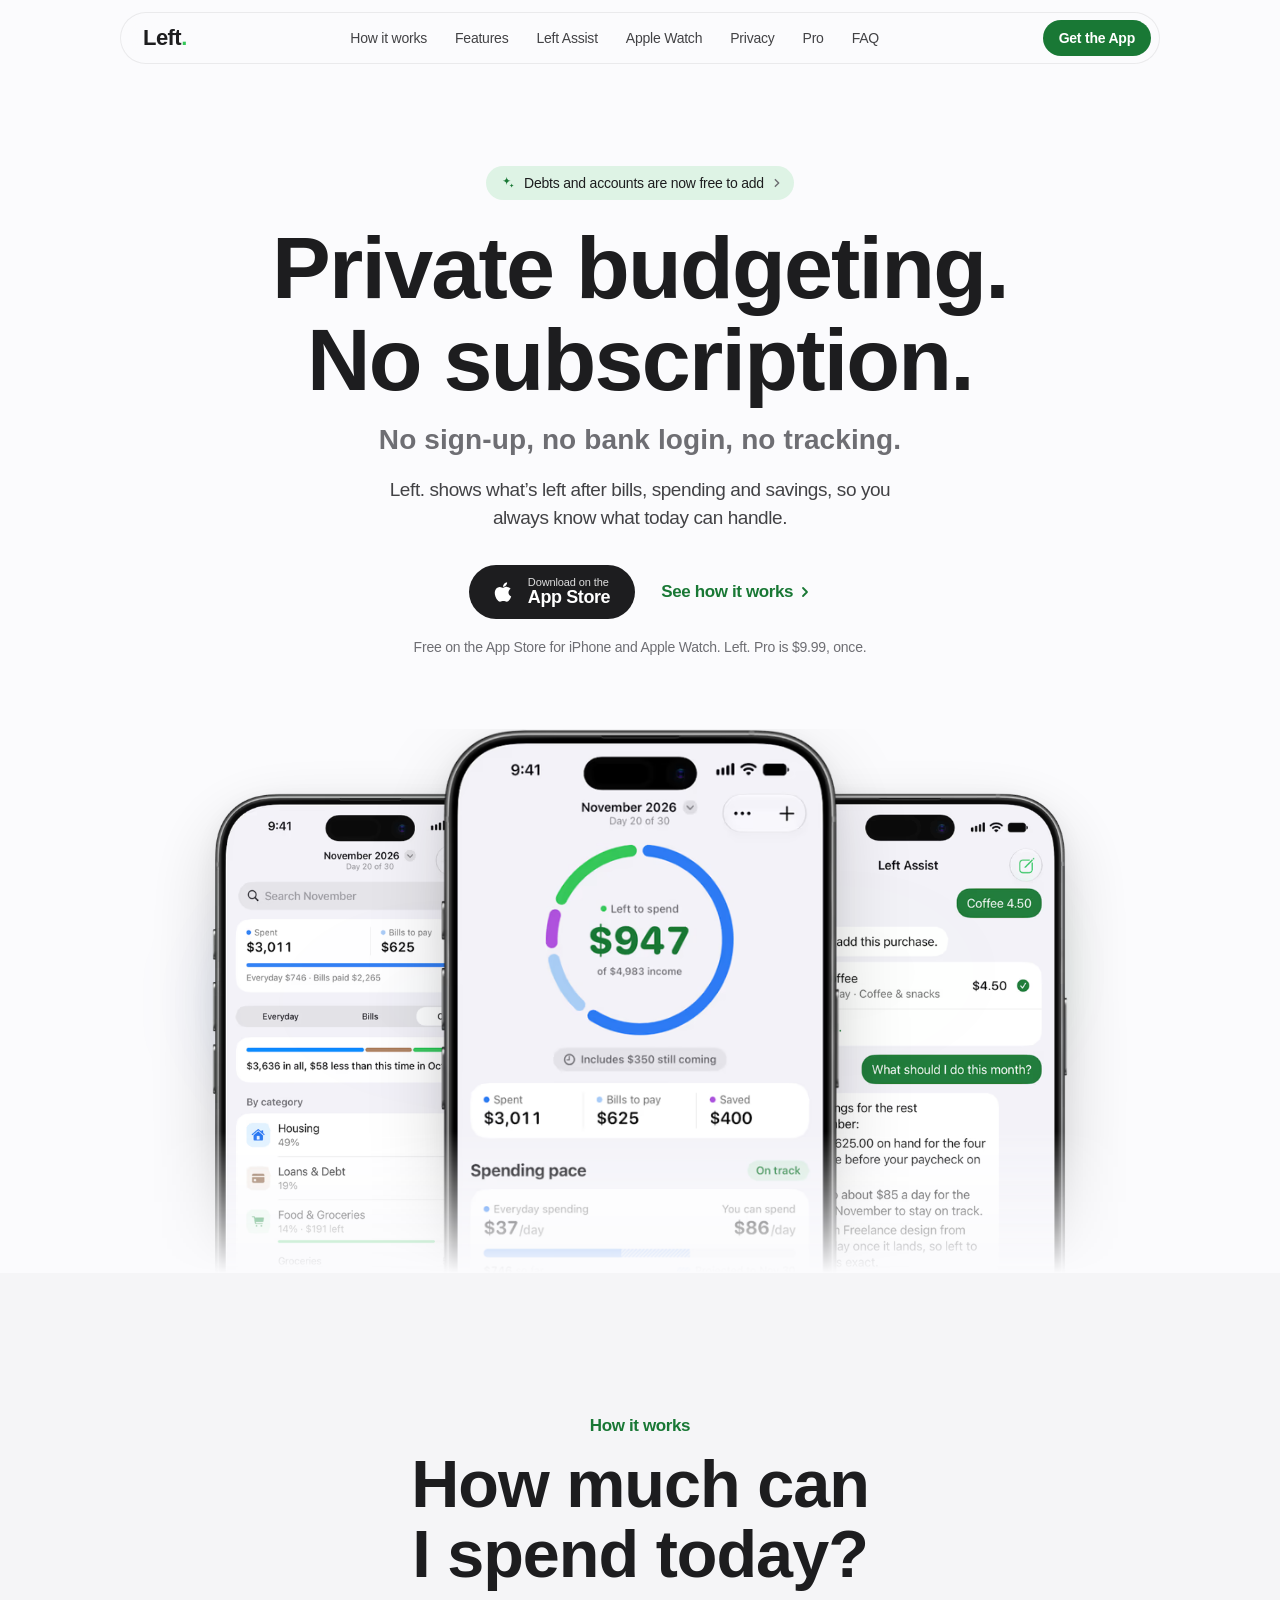
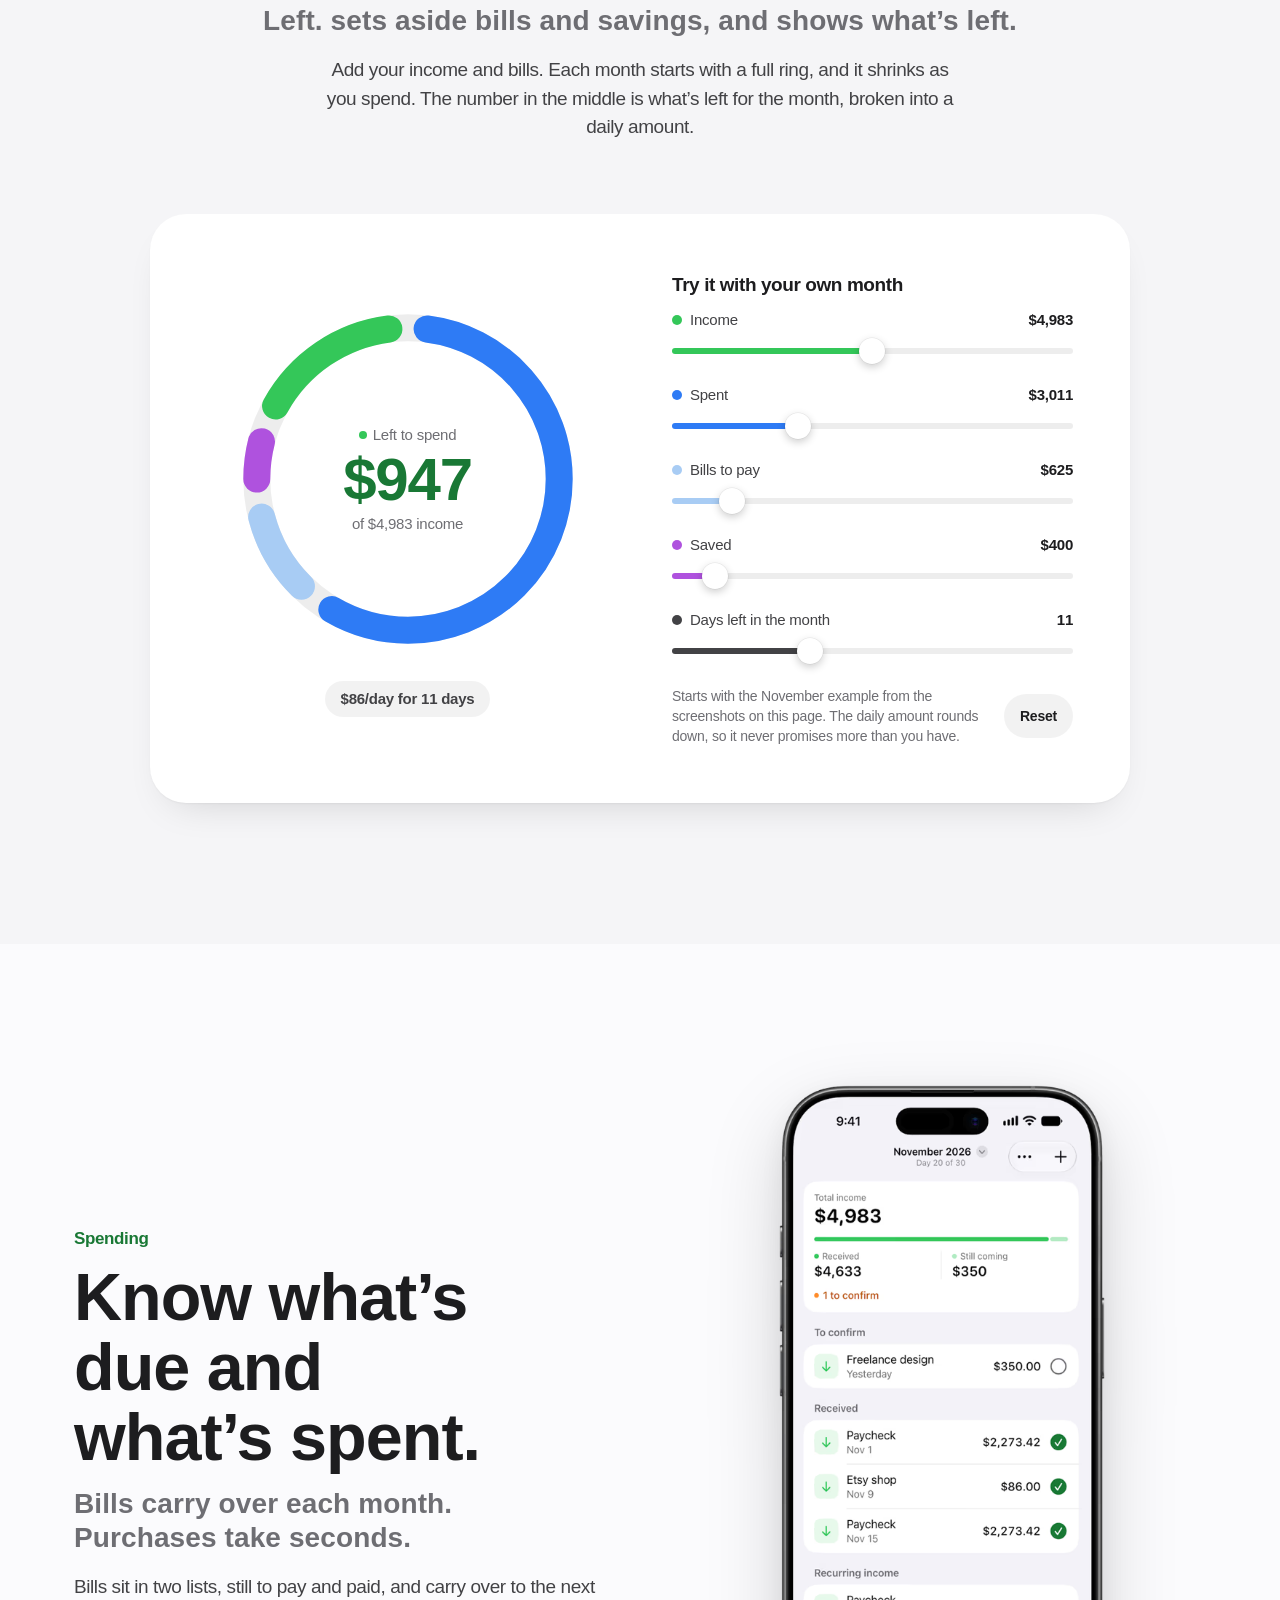
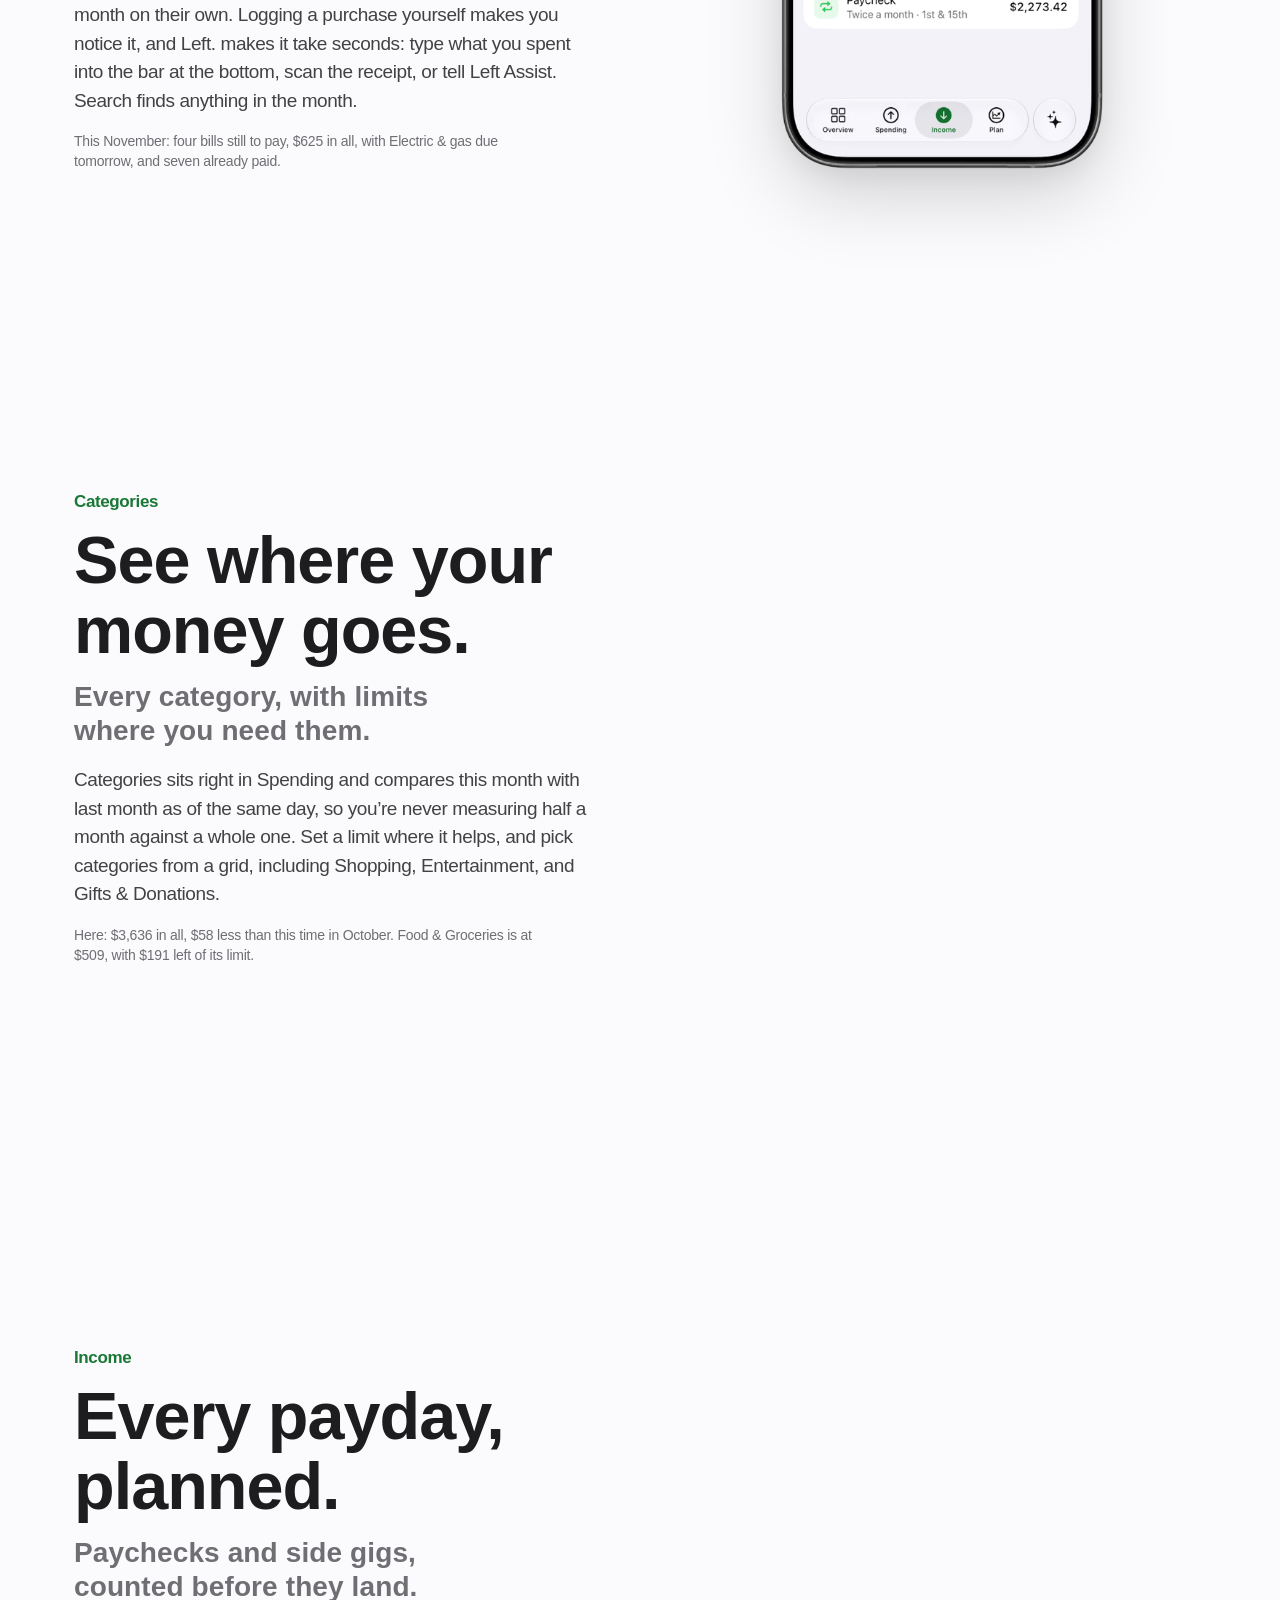
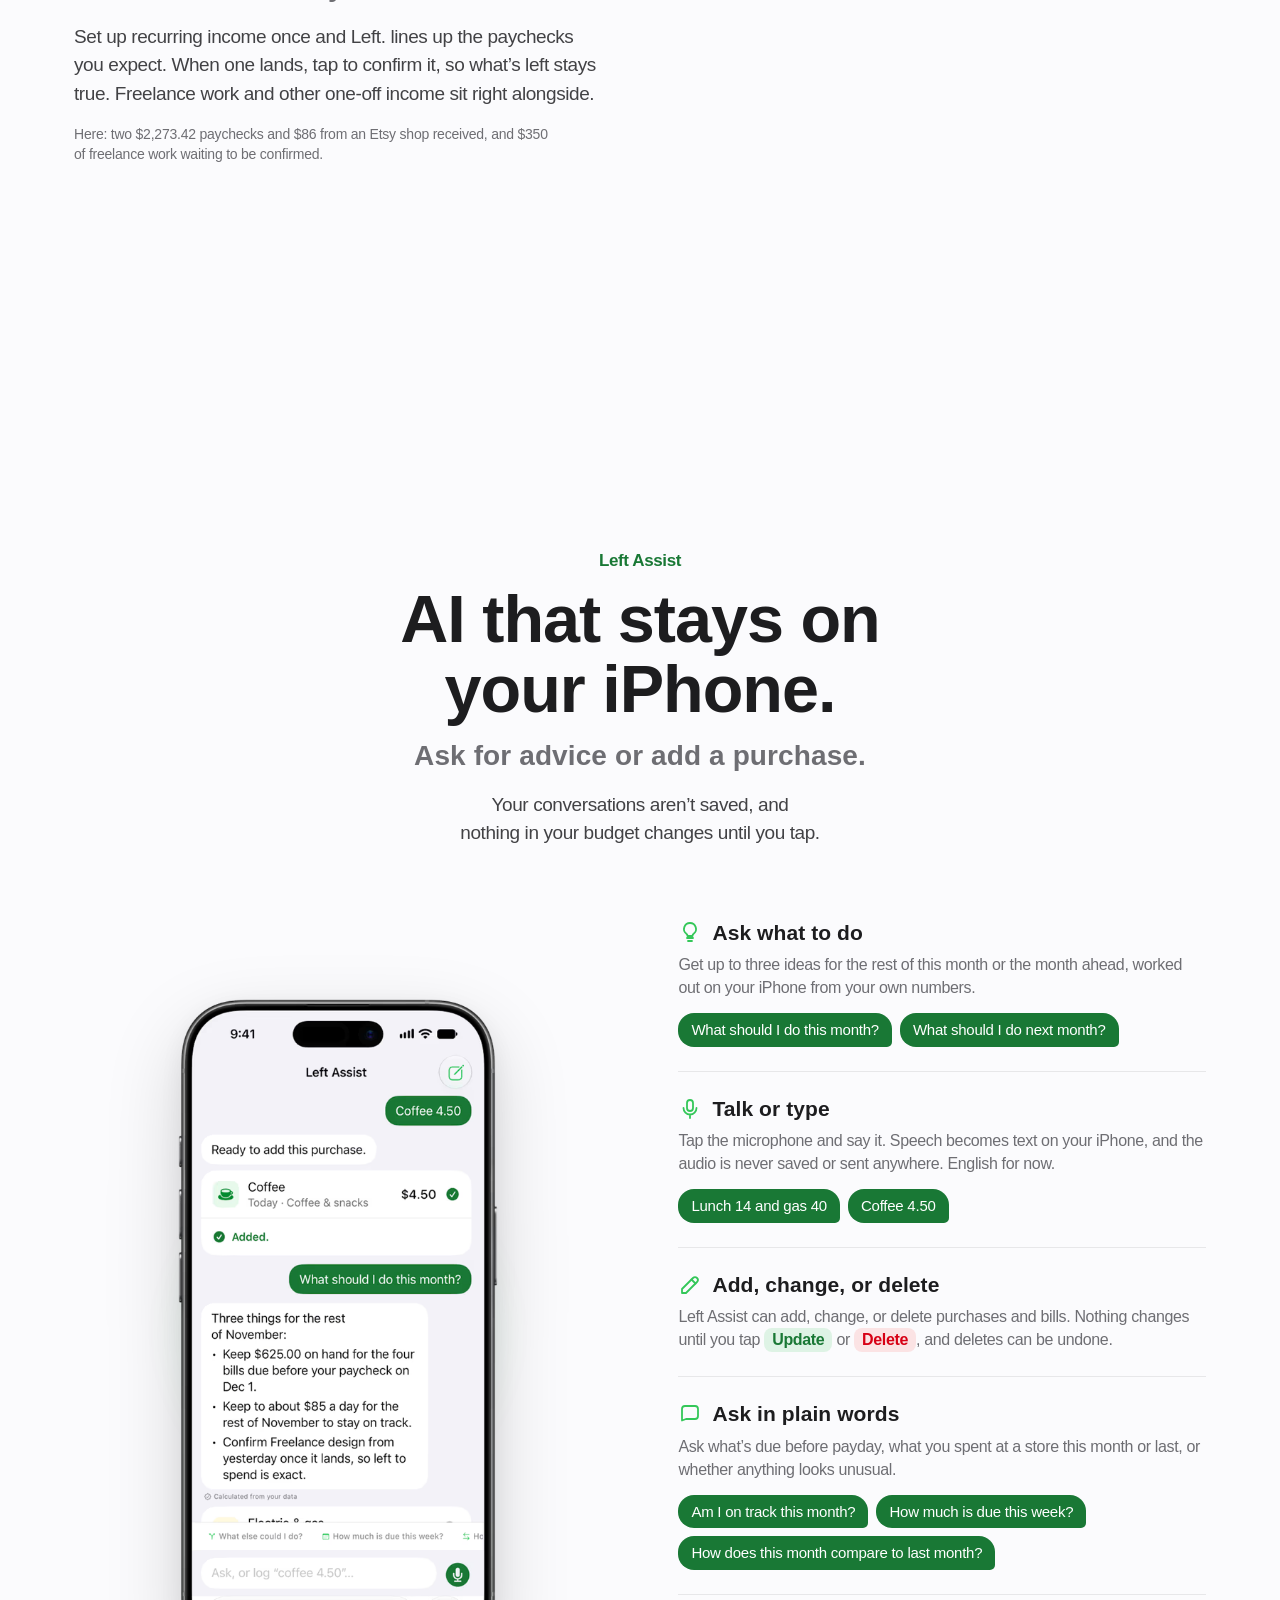
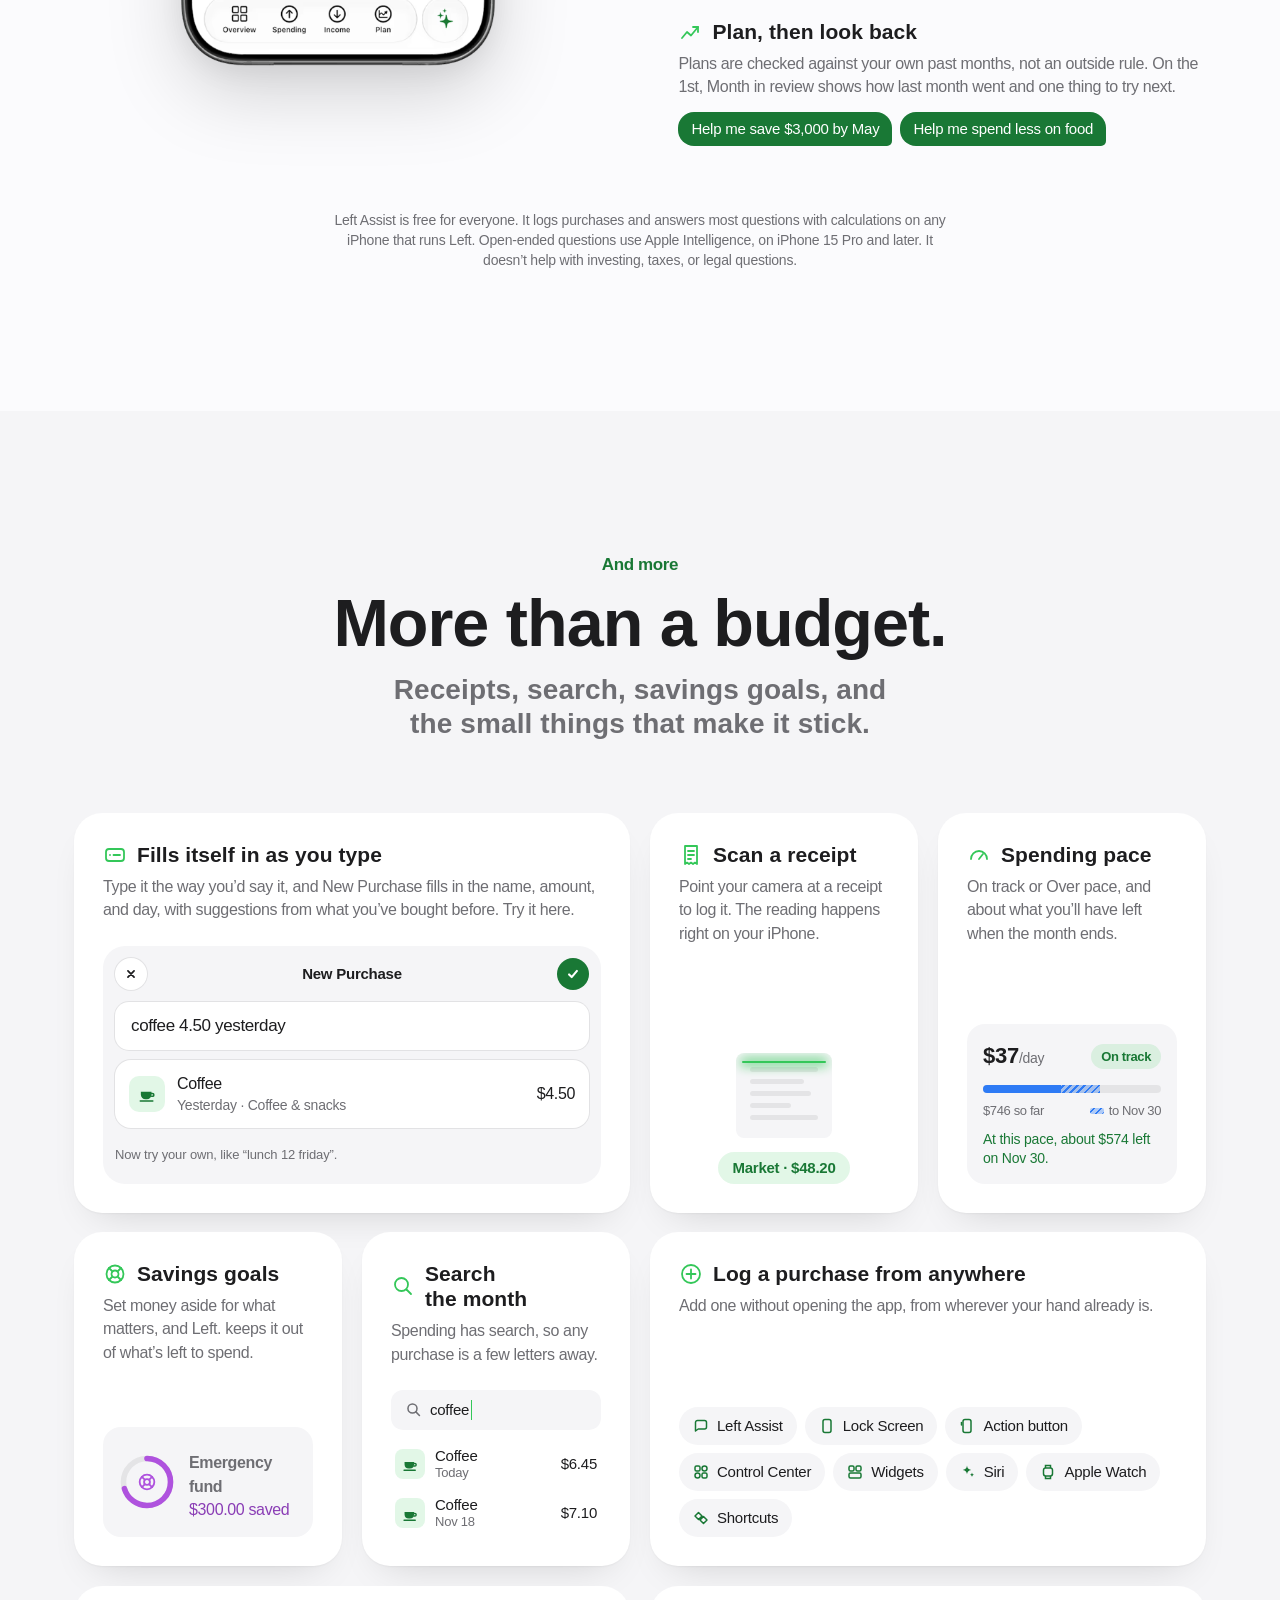
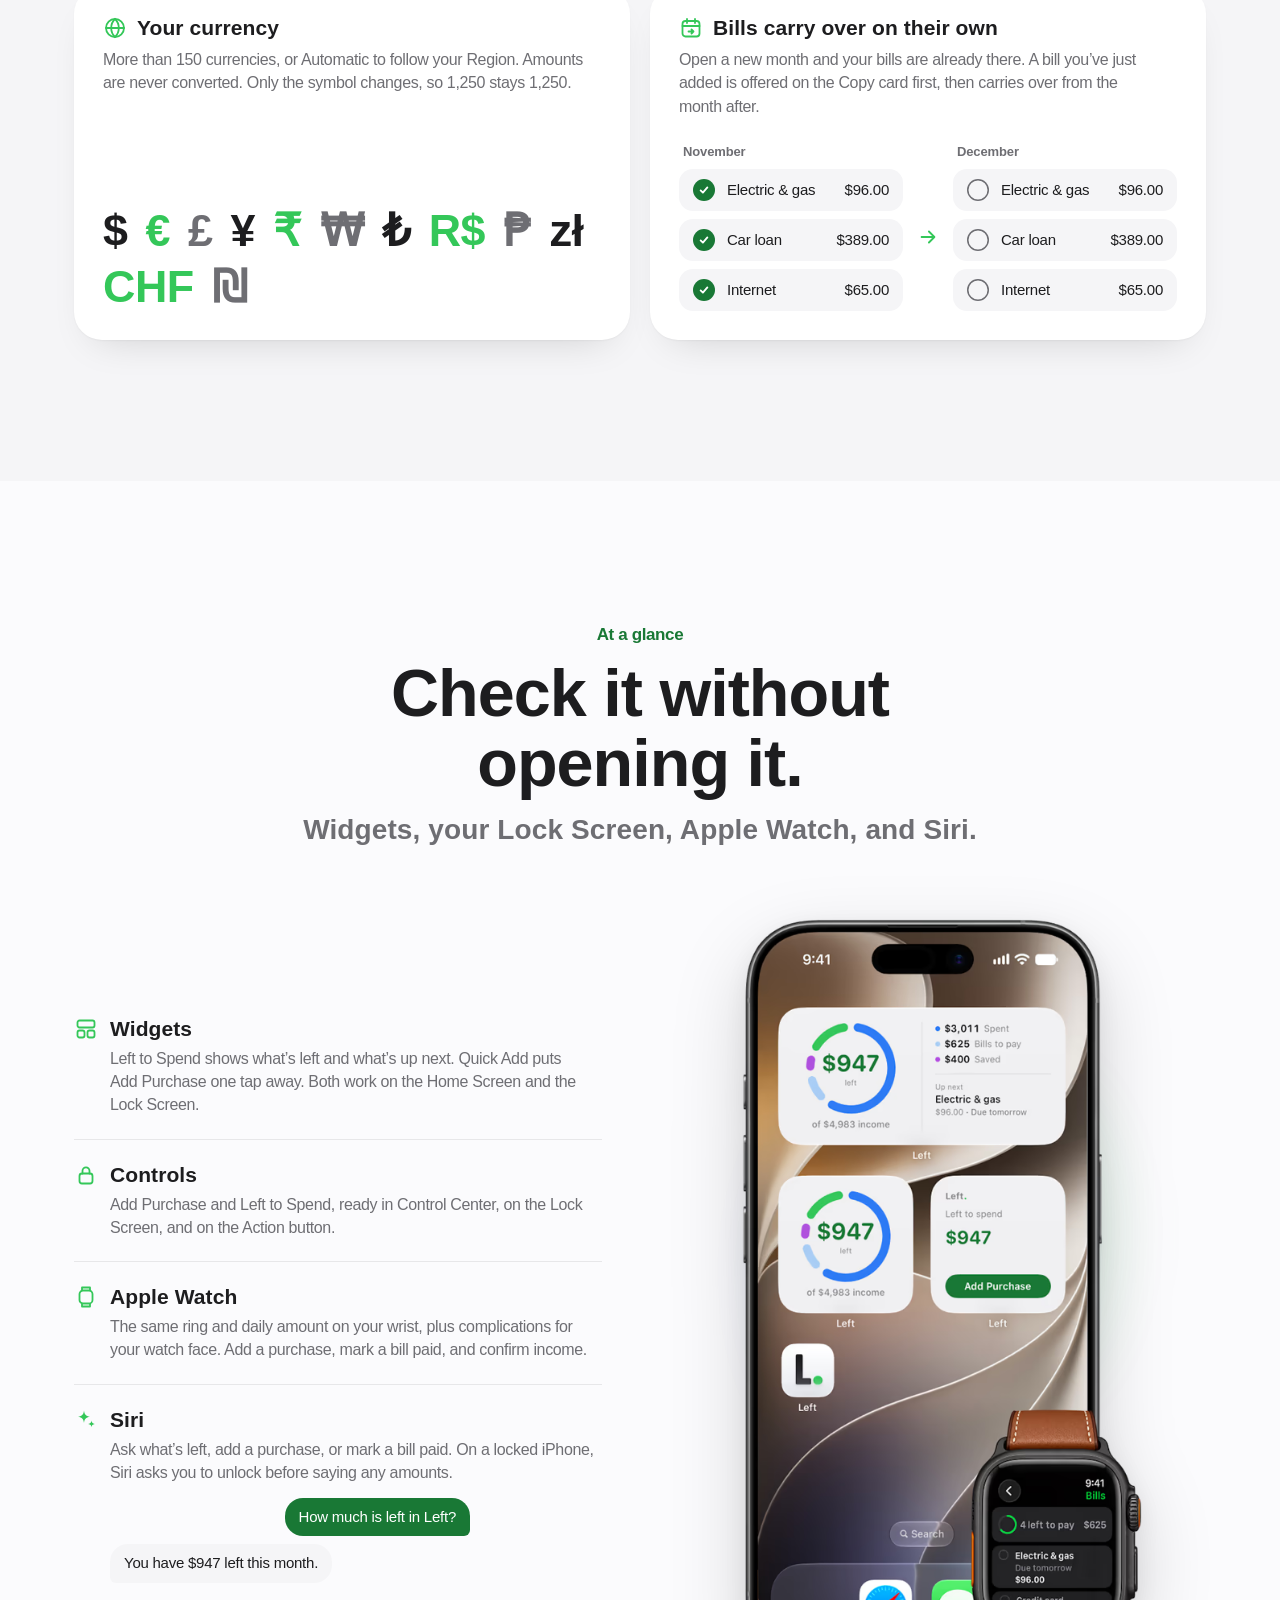
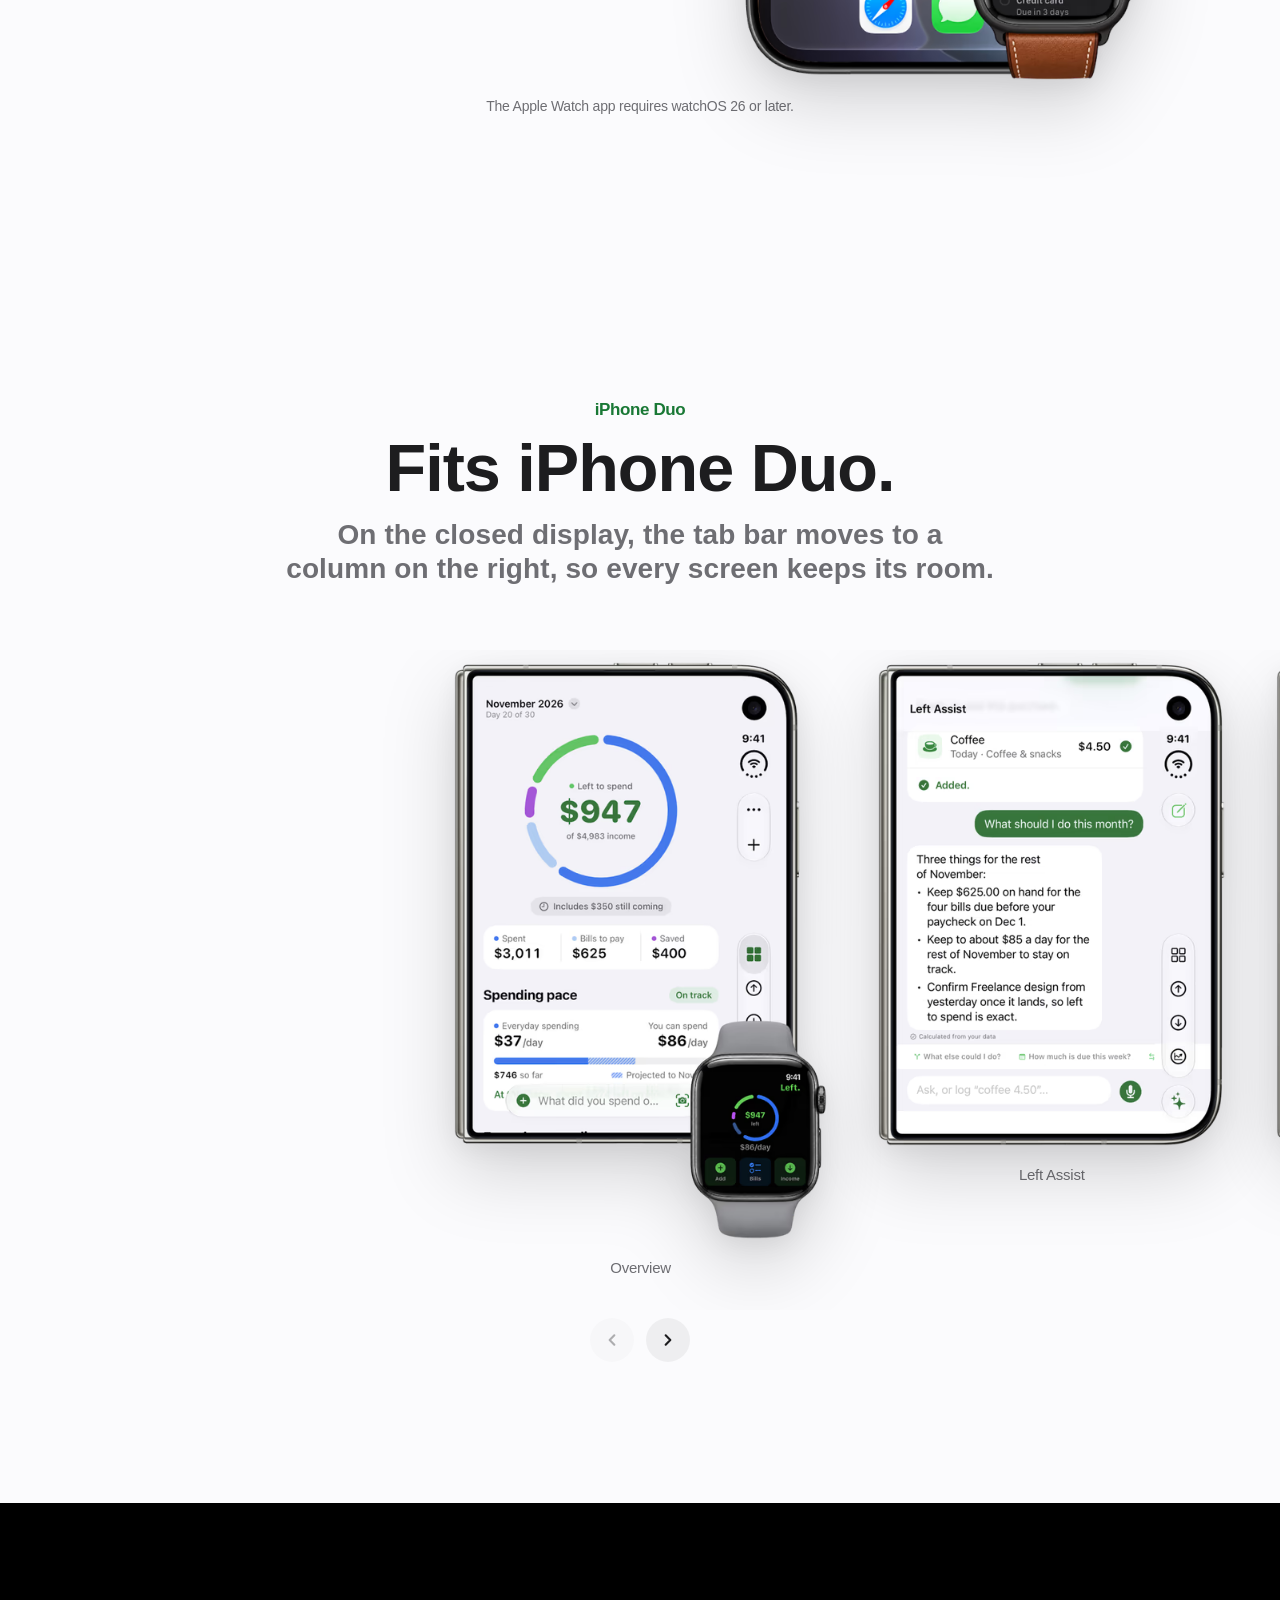
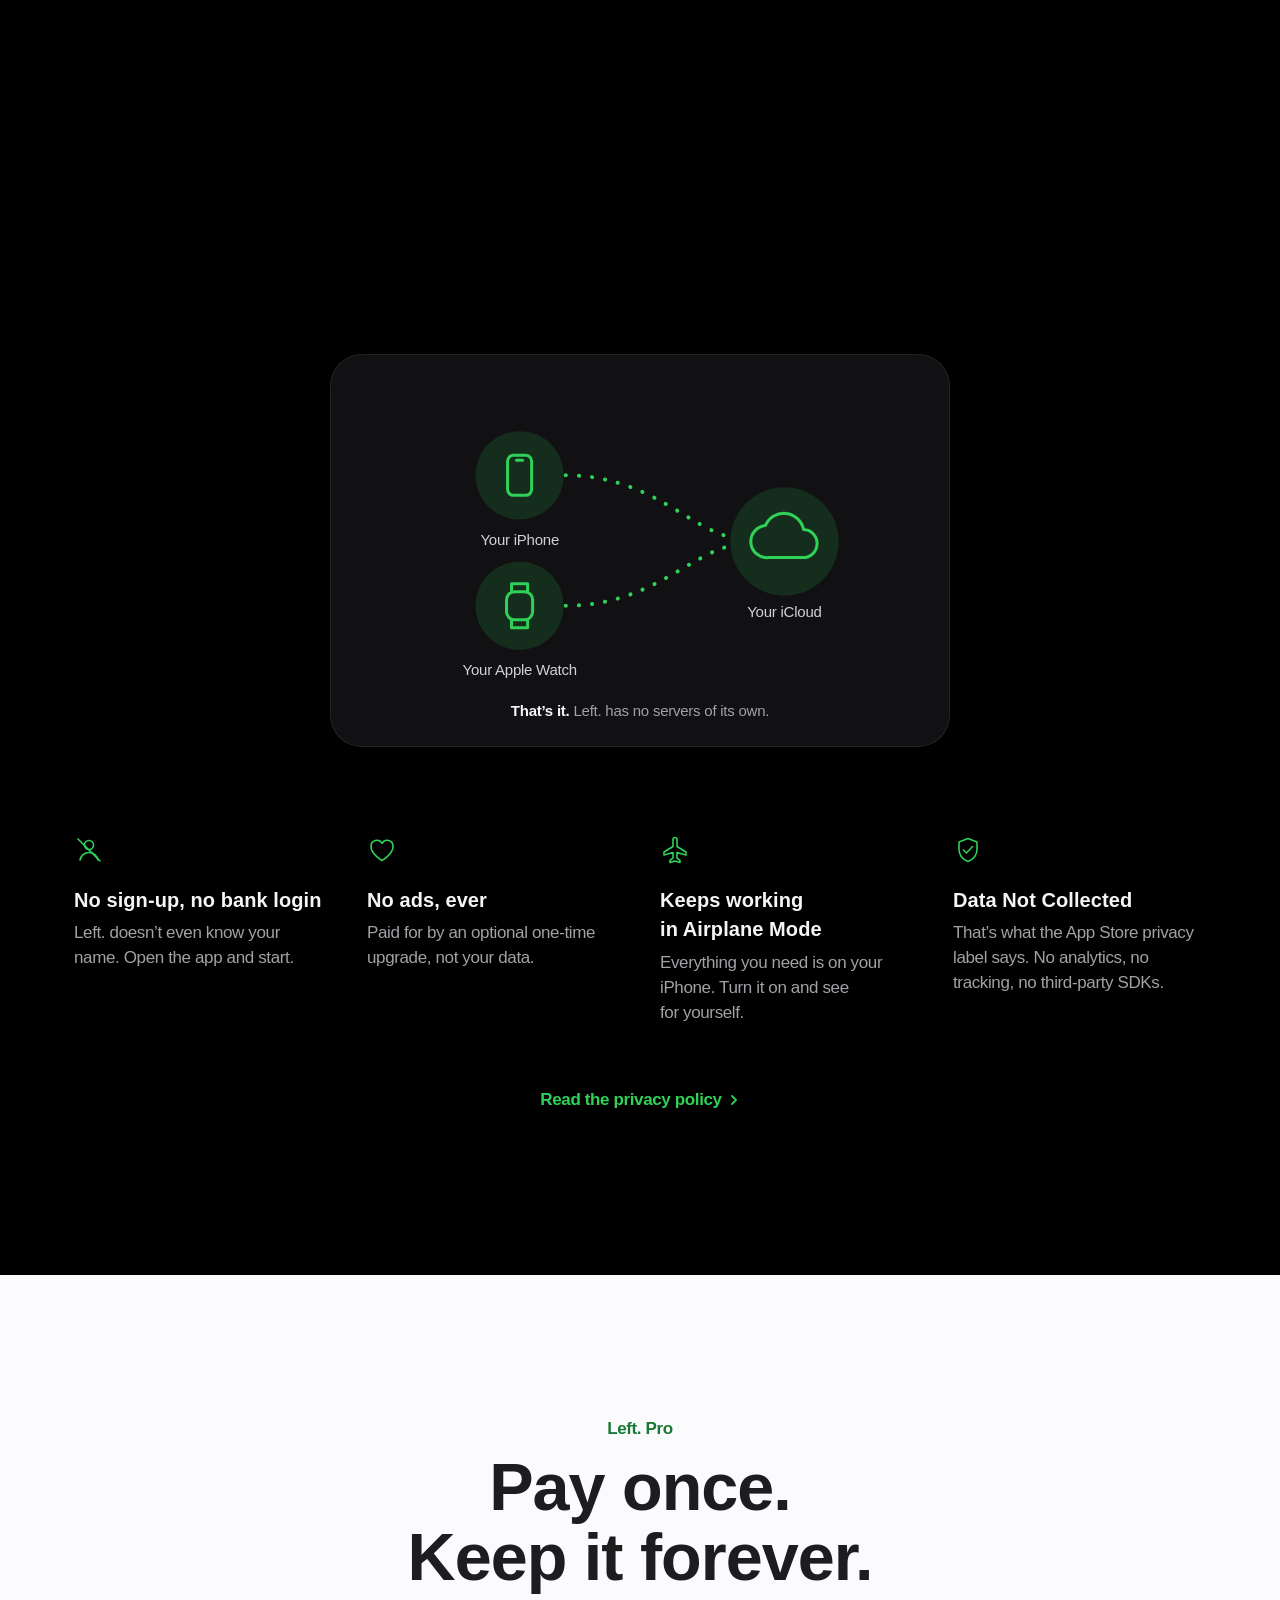
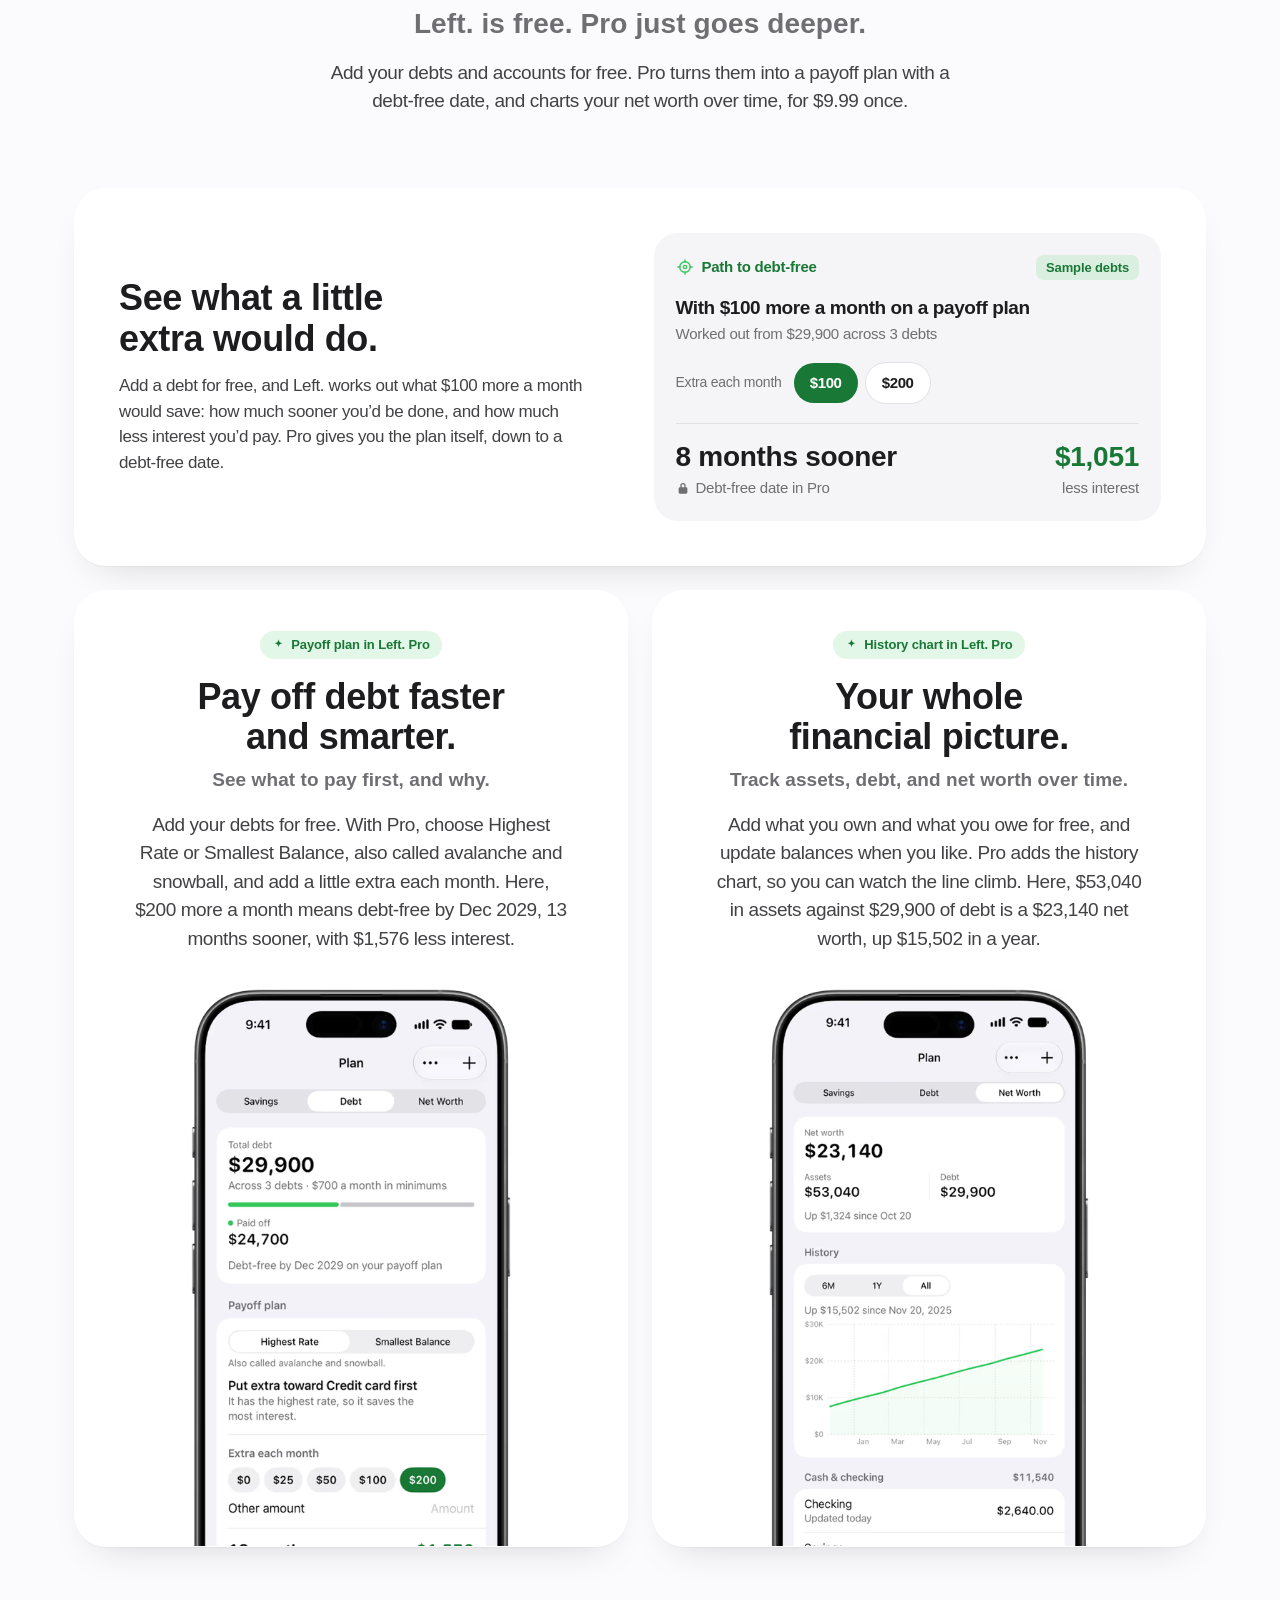
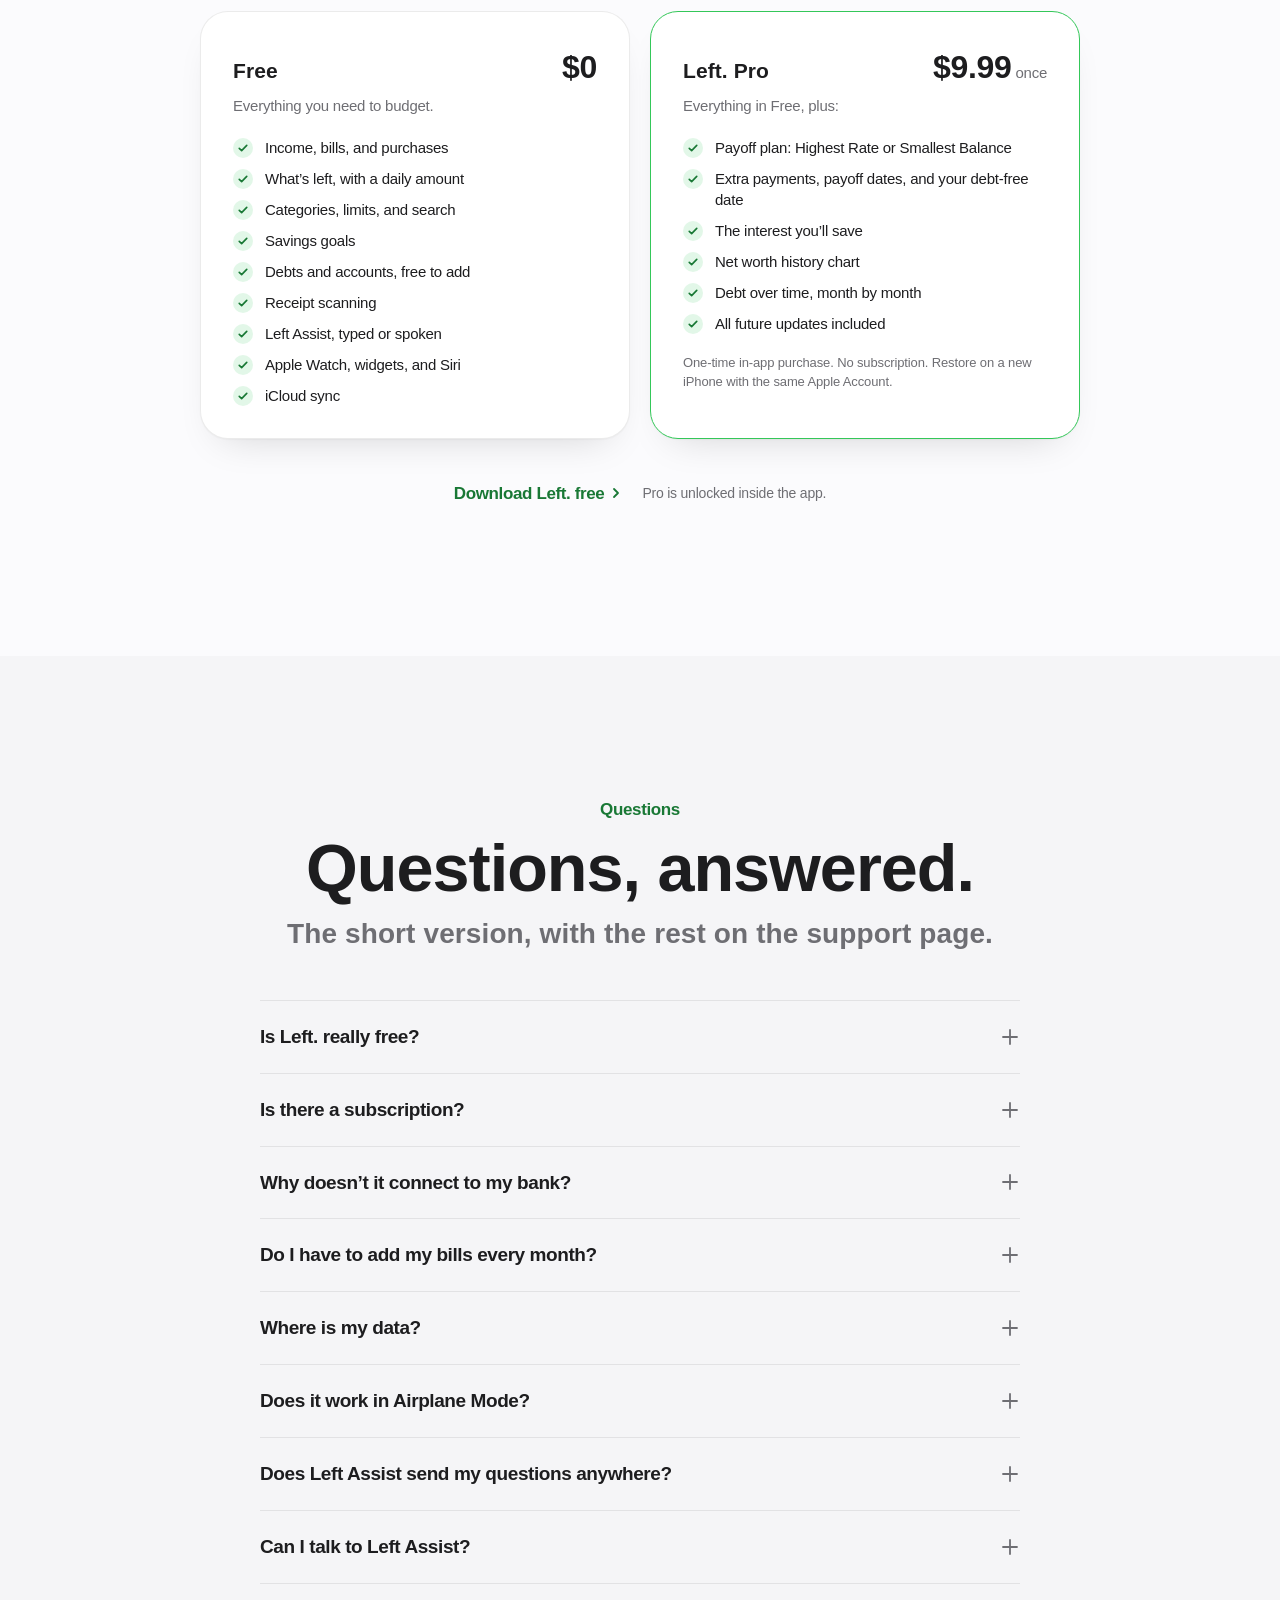
==== commit 4351b216: "Update favicon and touch icon to the new app icon, add favicon.ico" ====
--- a/index.html
+++ b/index.html
@@ -9,8 +9,9 @@
   <meta name="theme-color" content="#fbfbfd" media="(prefers-color-scheme: light)">
   <meta name="theme-color" content="#000000" media="(prefers-color-scheme: dark)">
 
-  <link rel="icon" type="image/svg+xml" href="favicon.svg">
-  <link rel="apple-touch-icon" href="apple-touch-icon.png">
+  <link rel="icon" href="favicon.ico" sizes="32x32">
+  <link rel="icon" type="image/svg+xml" href="favicon.svg?v=2">
+  <link rel="apple-touch-icon" href="apple-touch-icon.png?v=2">
   <meta name="apple-itunes-app" content="app-id=6761345386">
   <link rel="canonical" href="https://left-budget.com/">
   <link rel="preload" as="image" type="image/avif" href="screenshots/overview.avif"
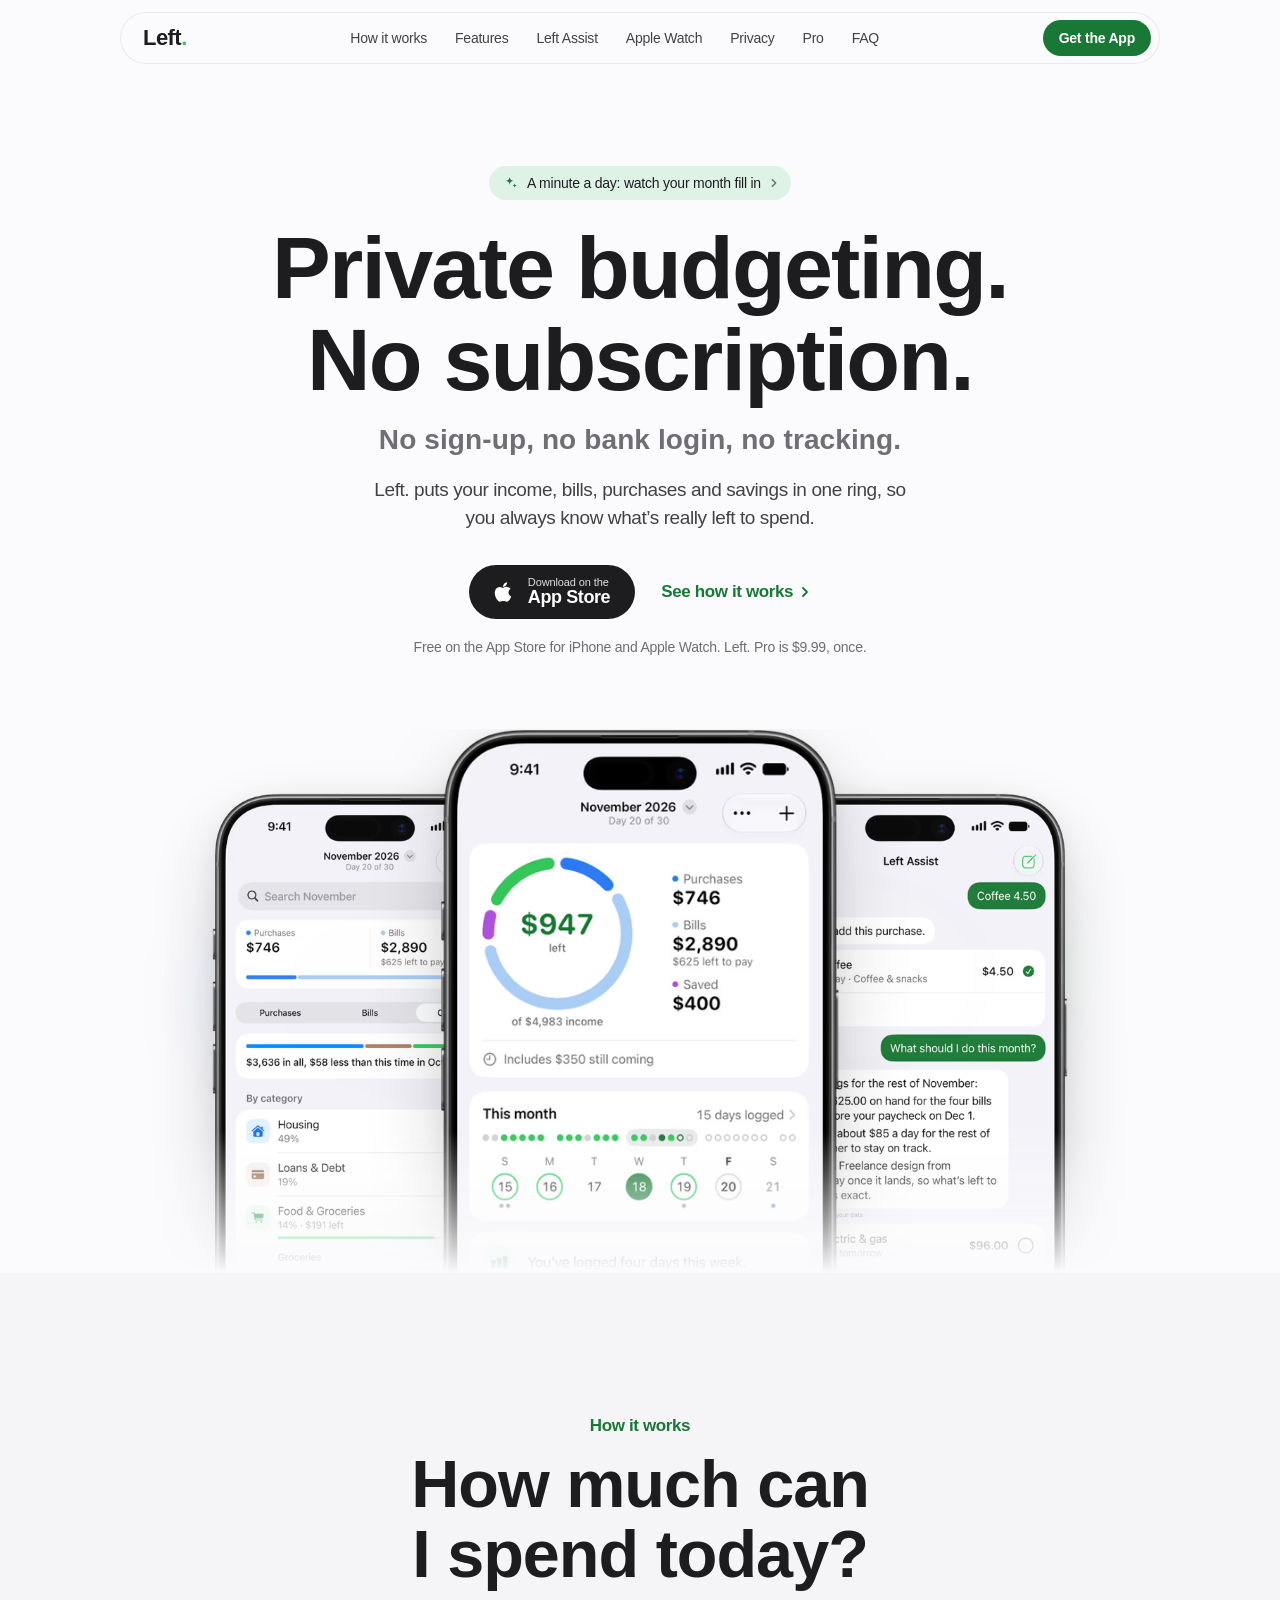
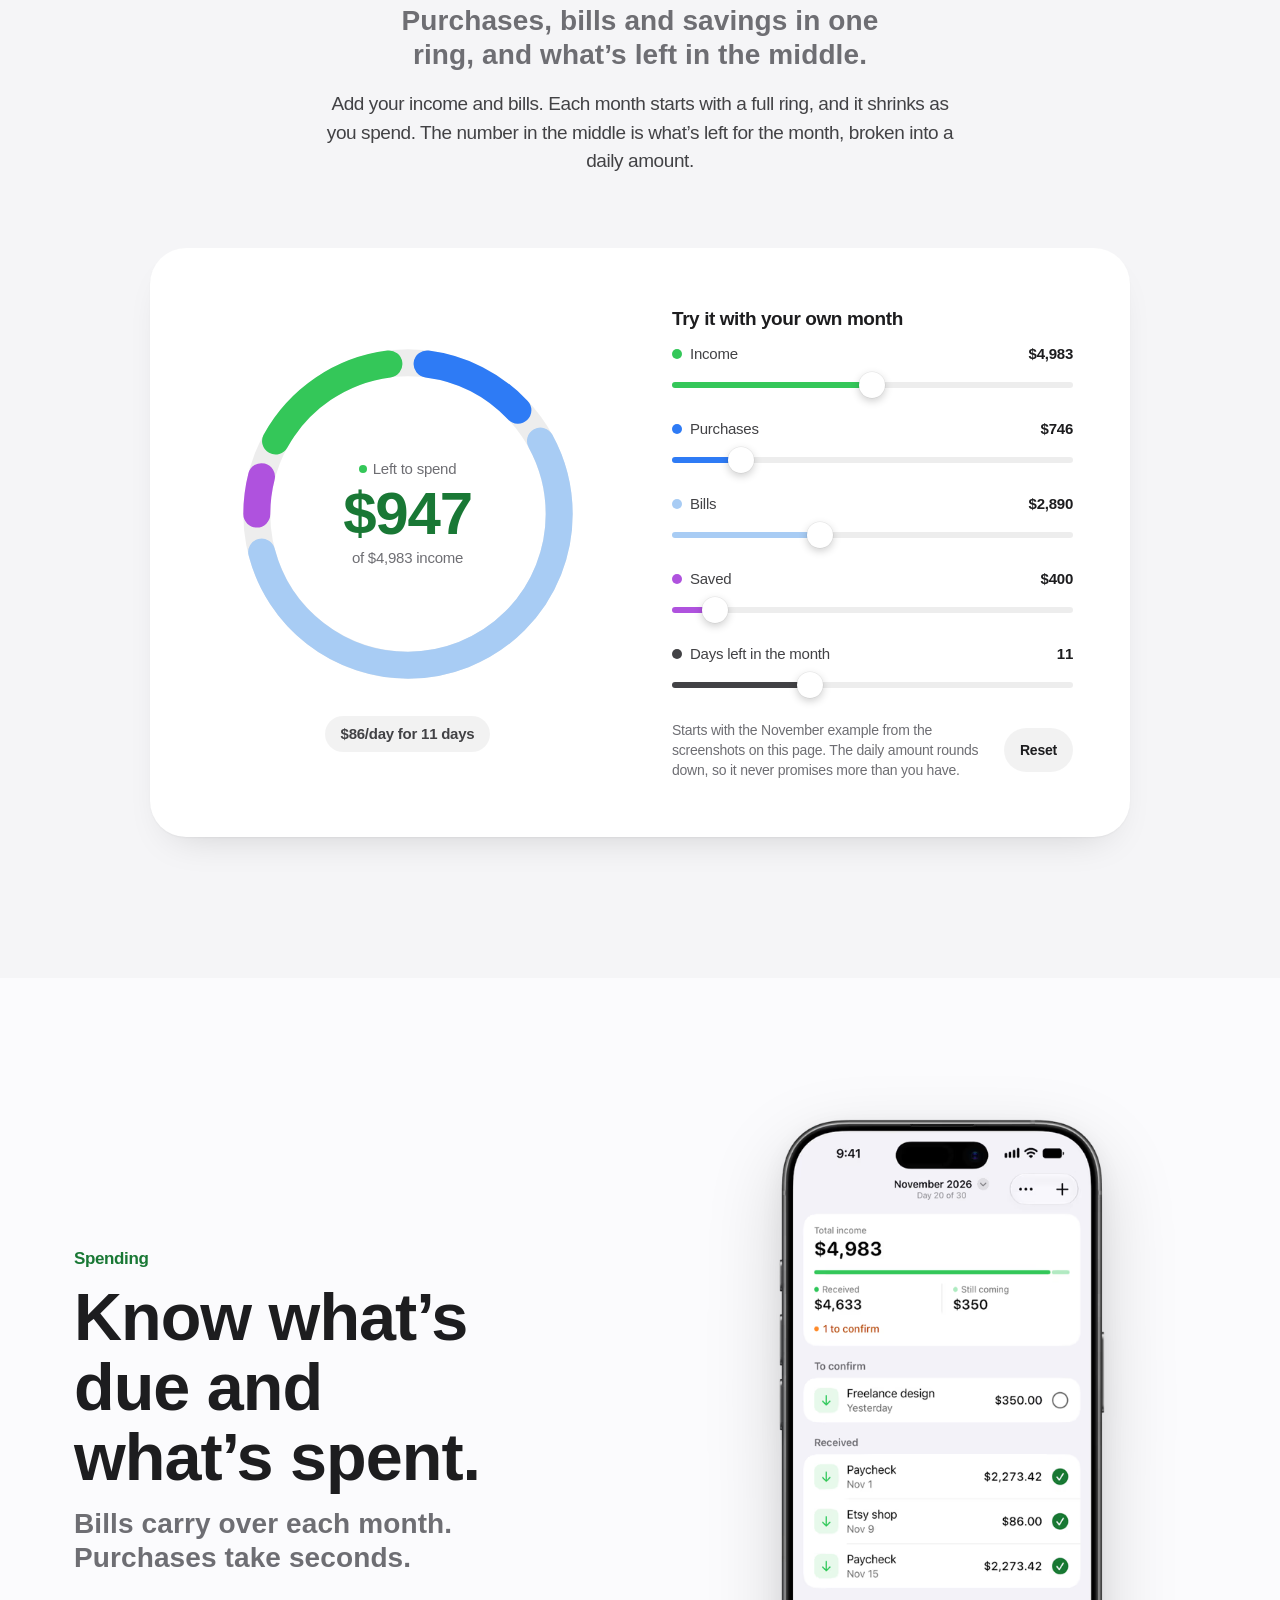
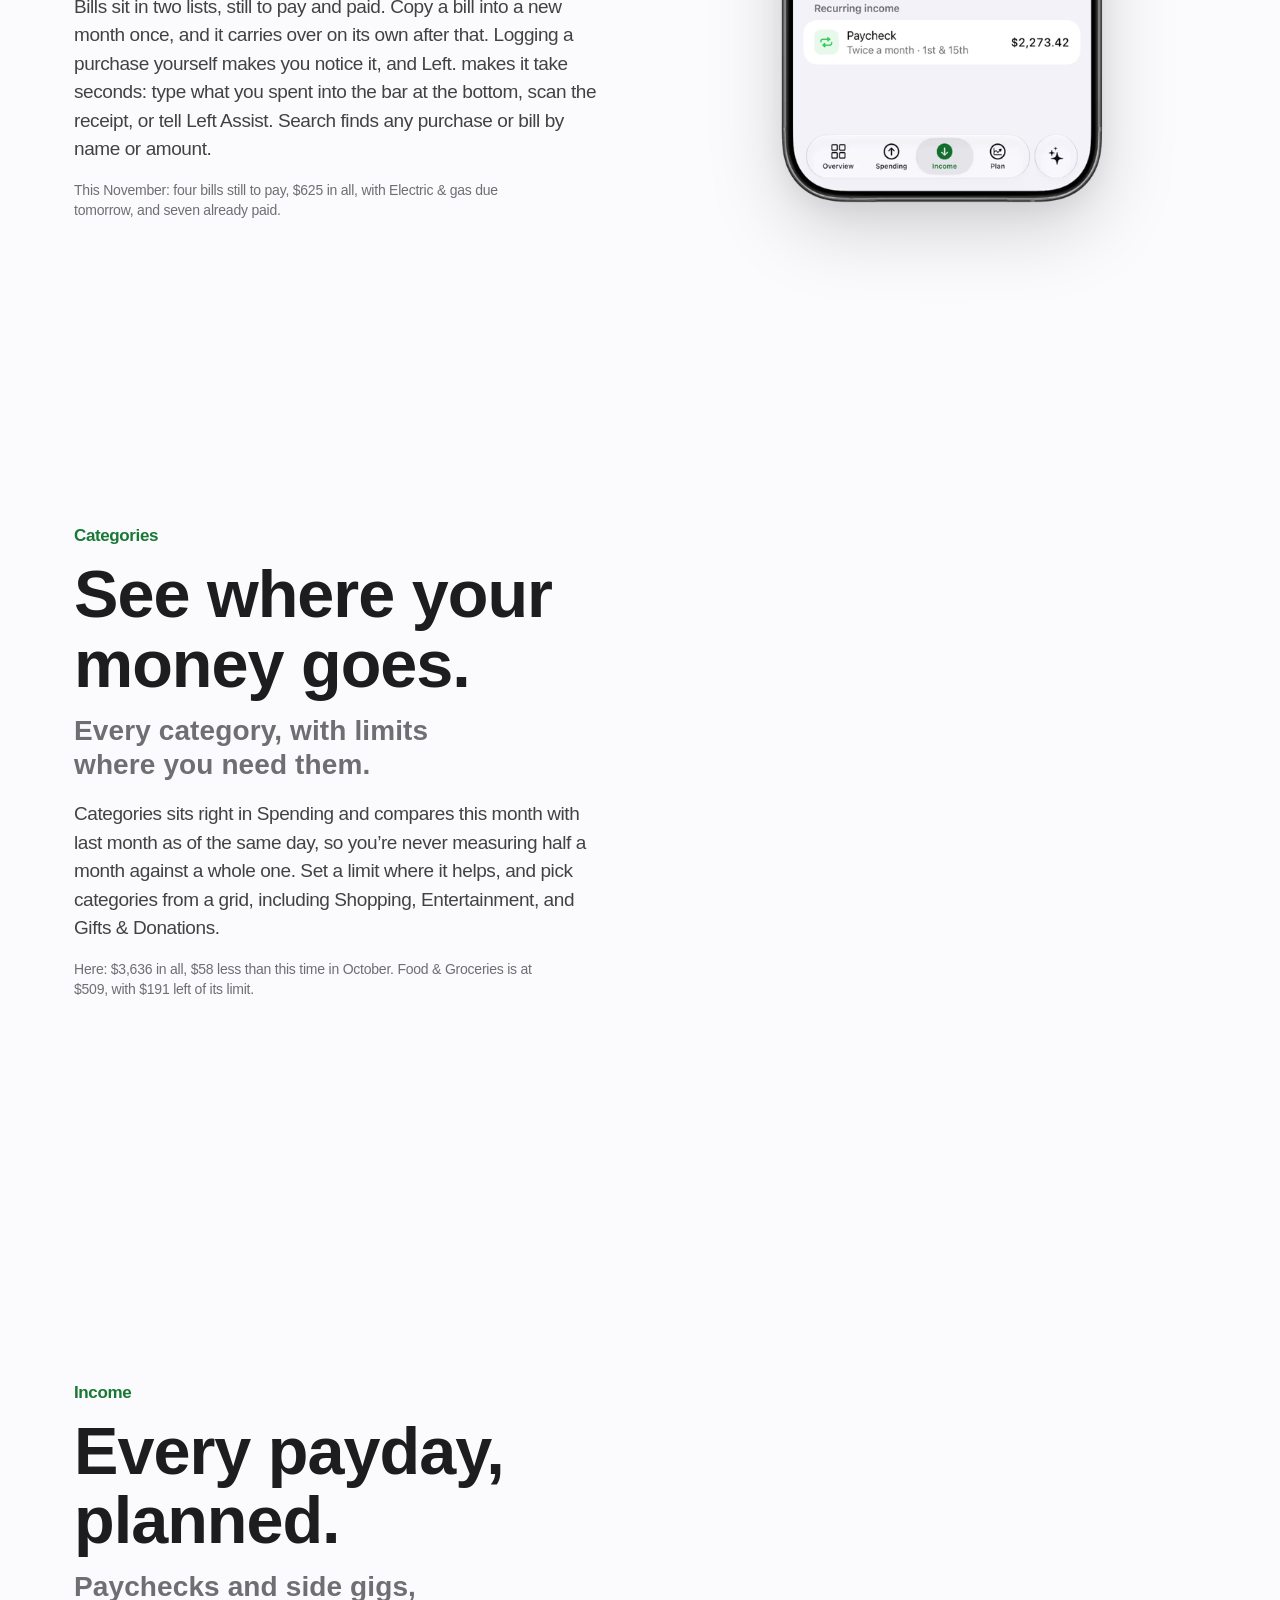
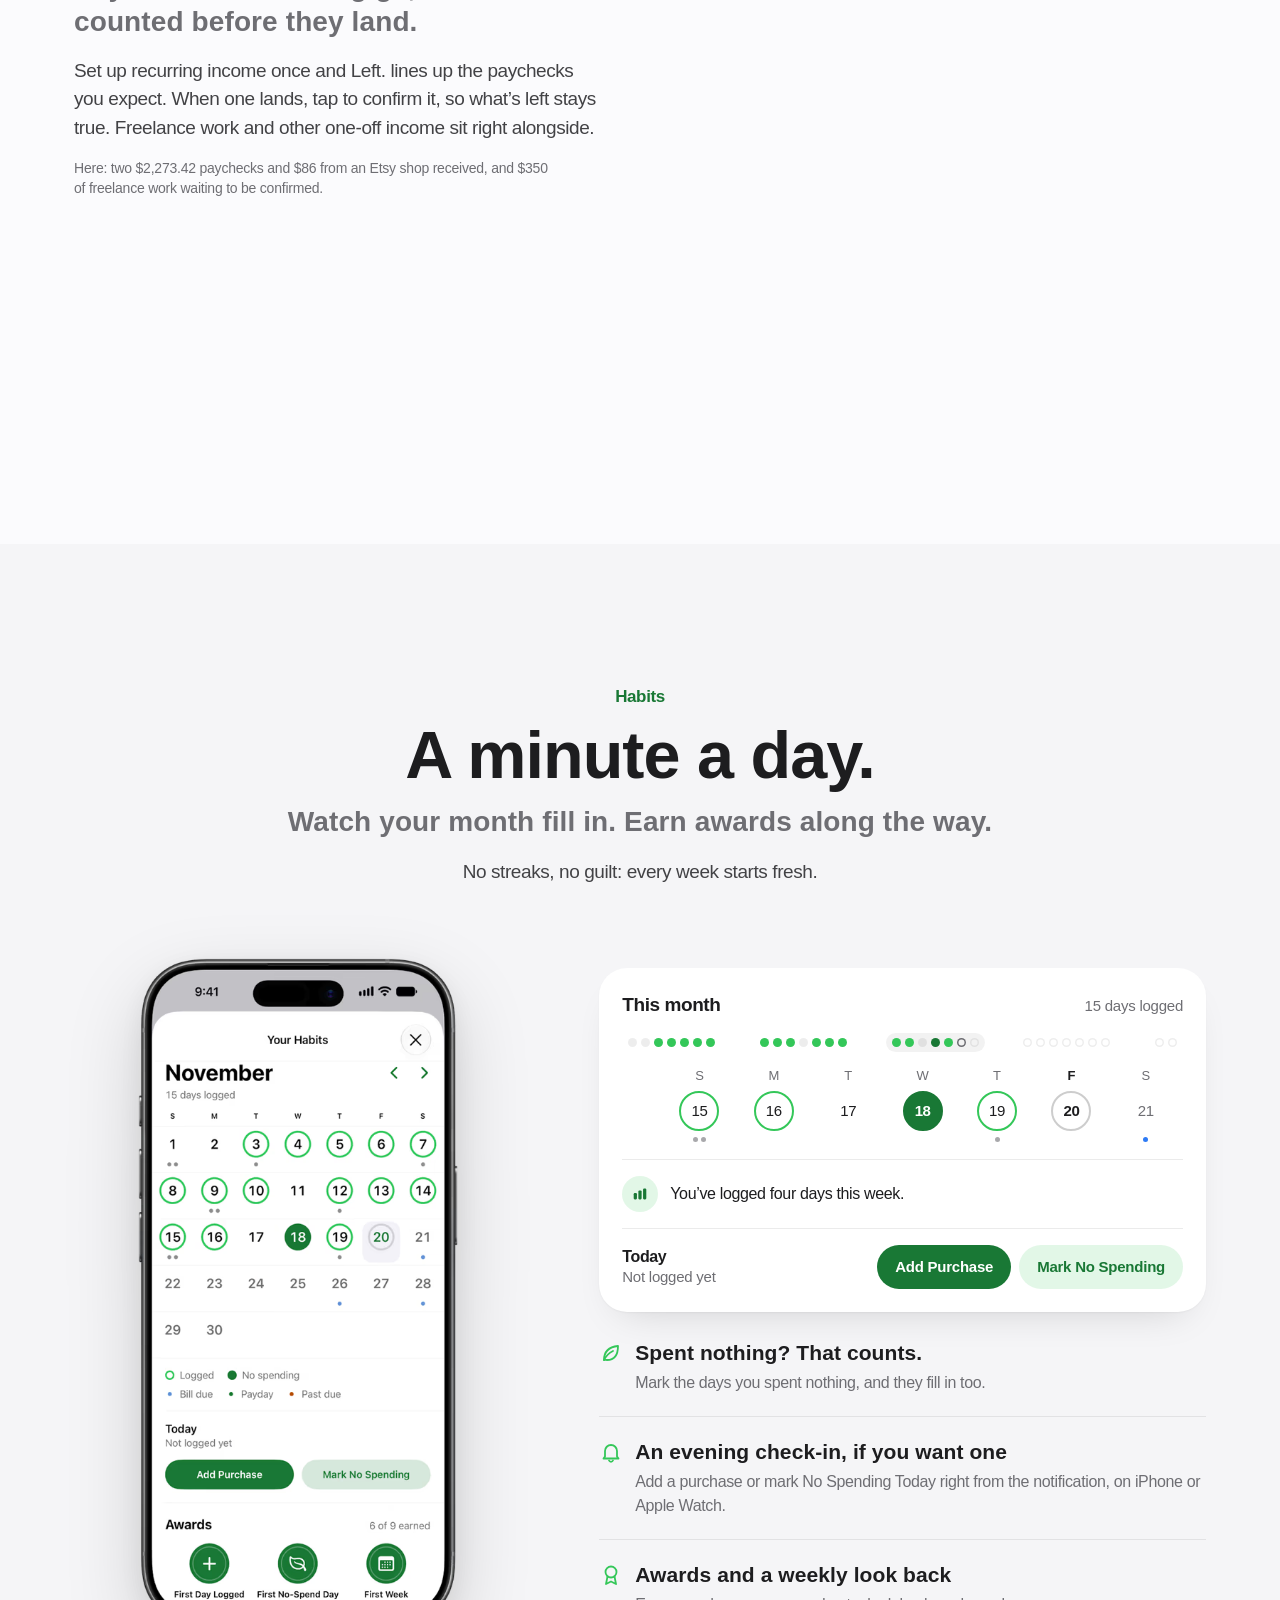
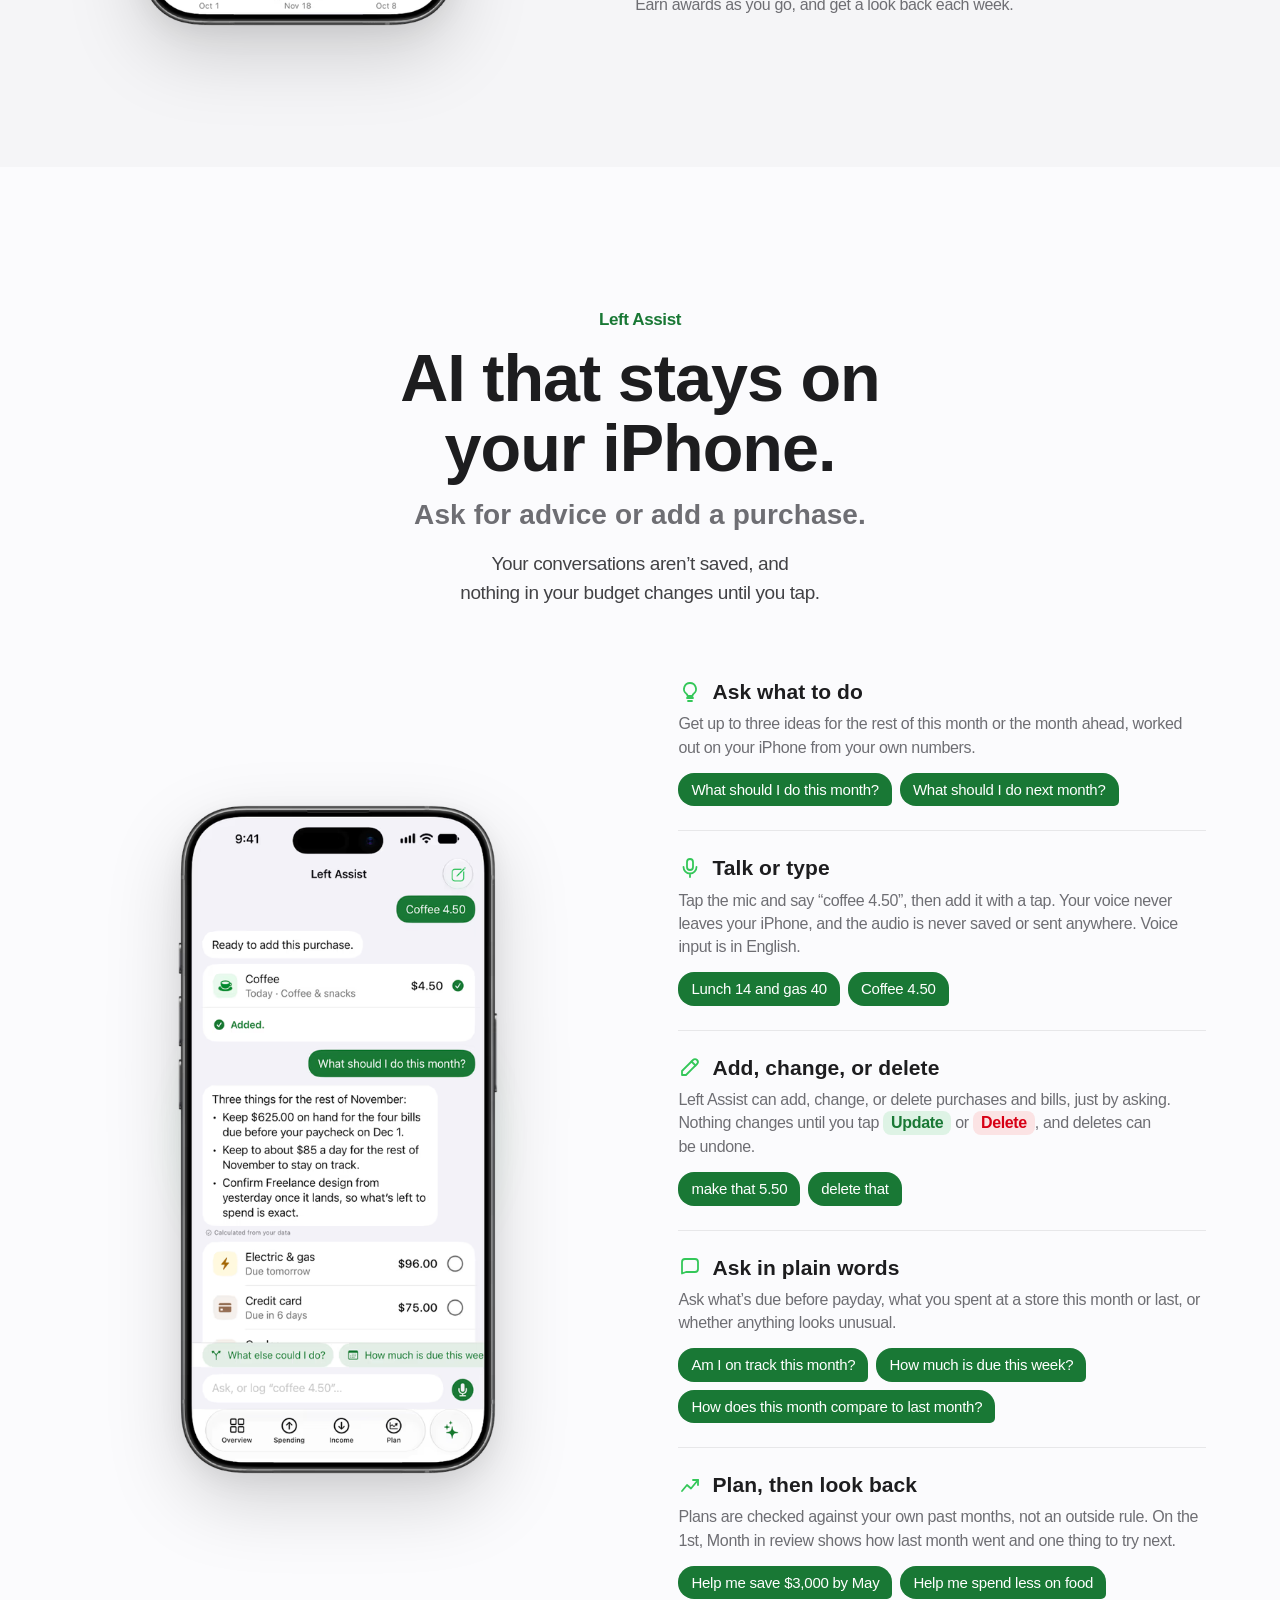
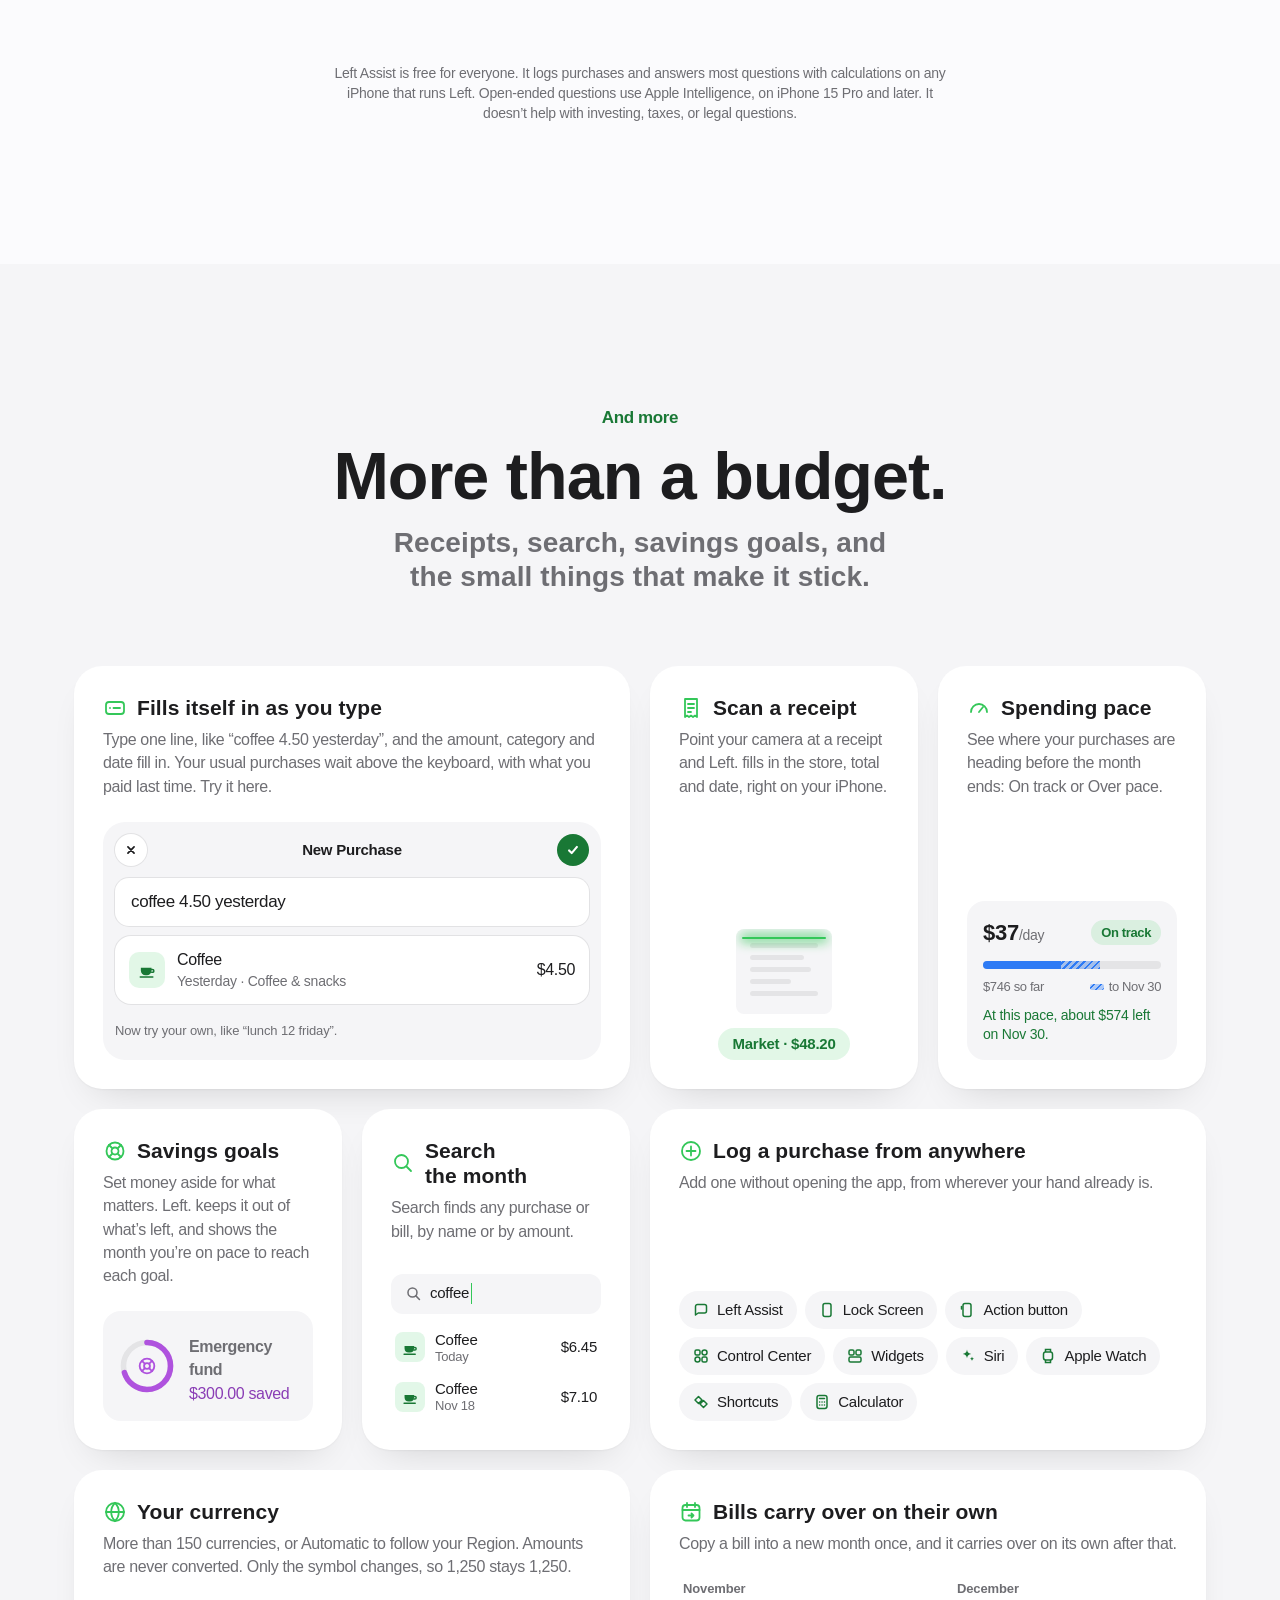
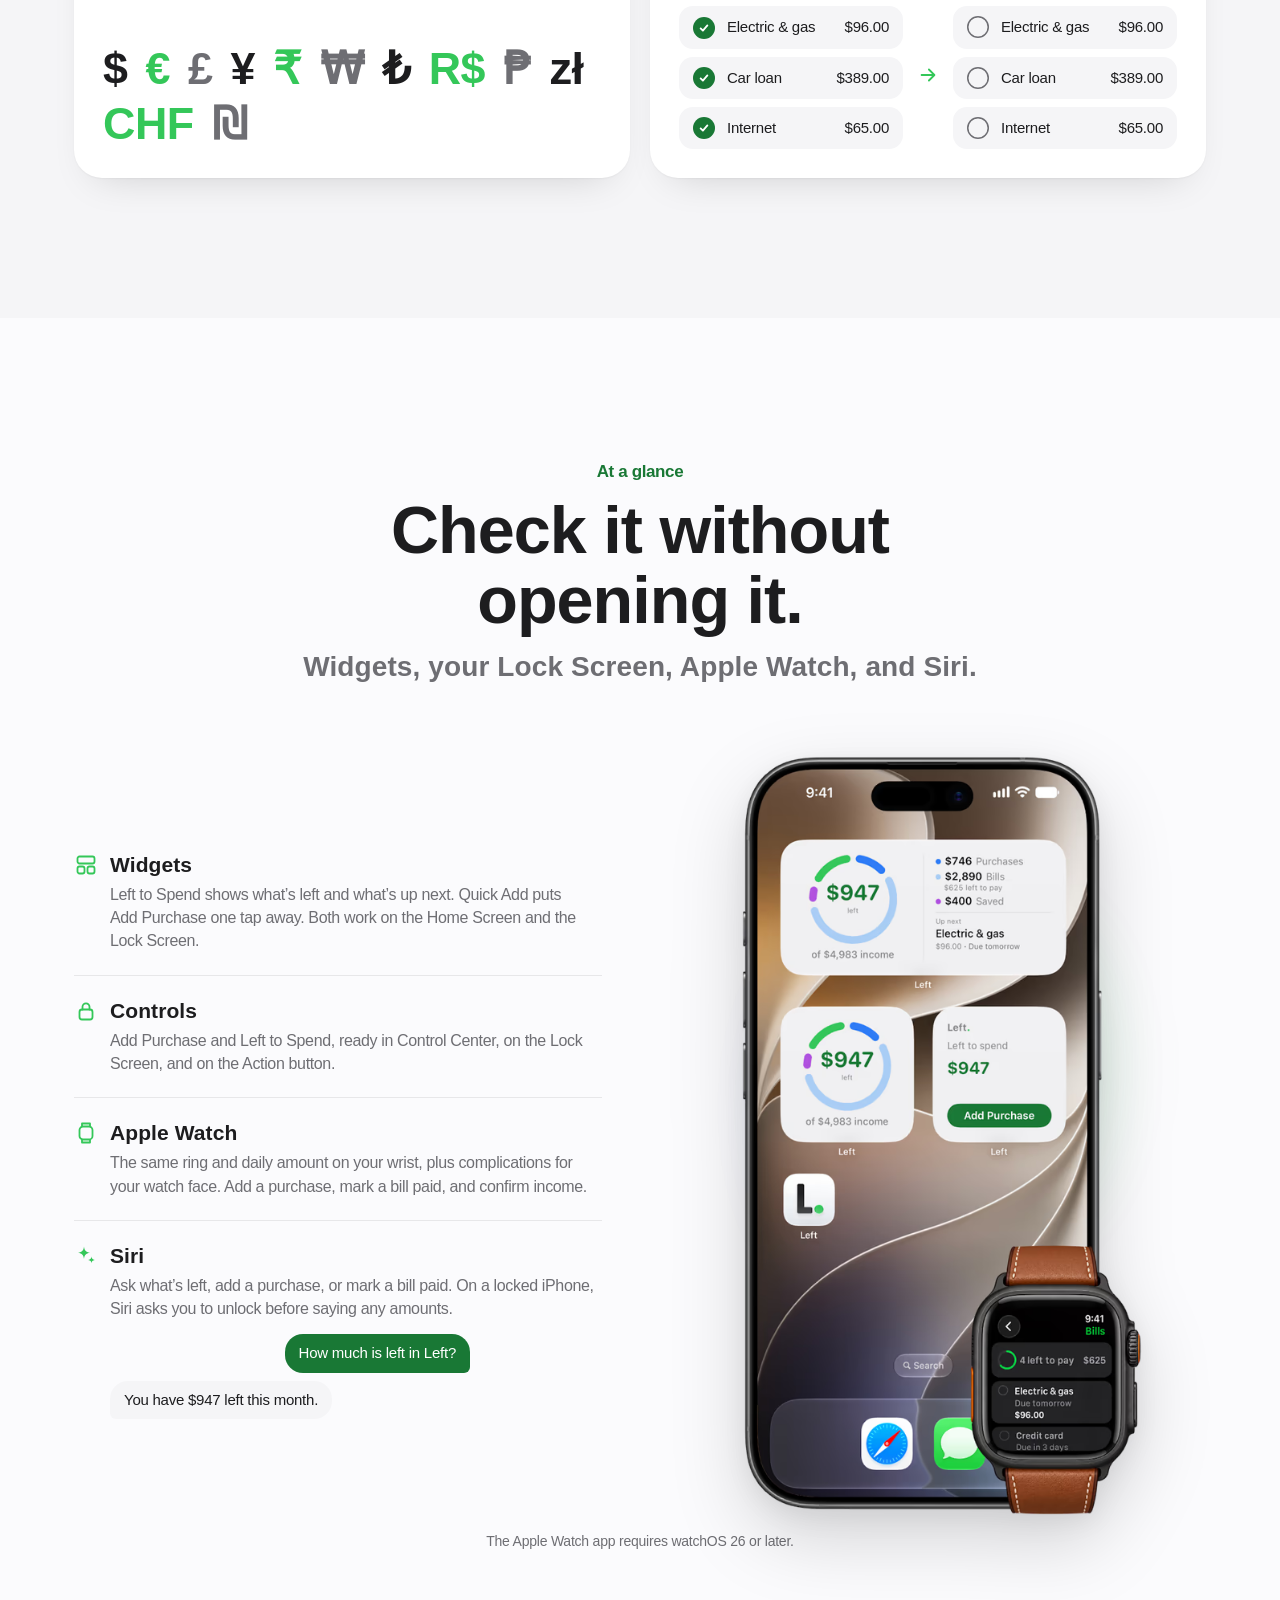
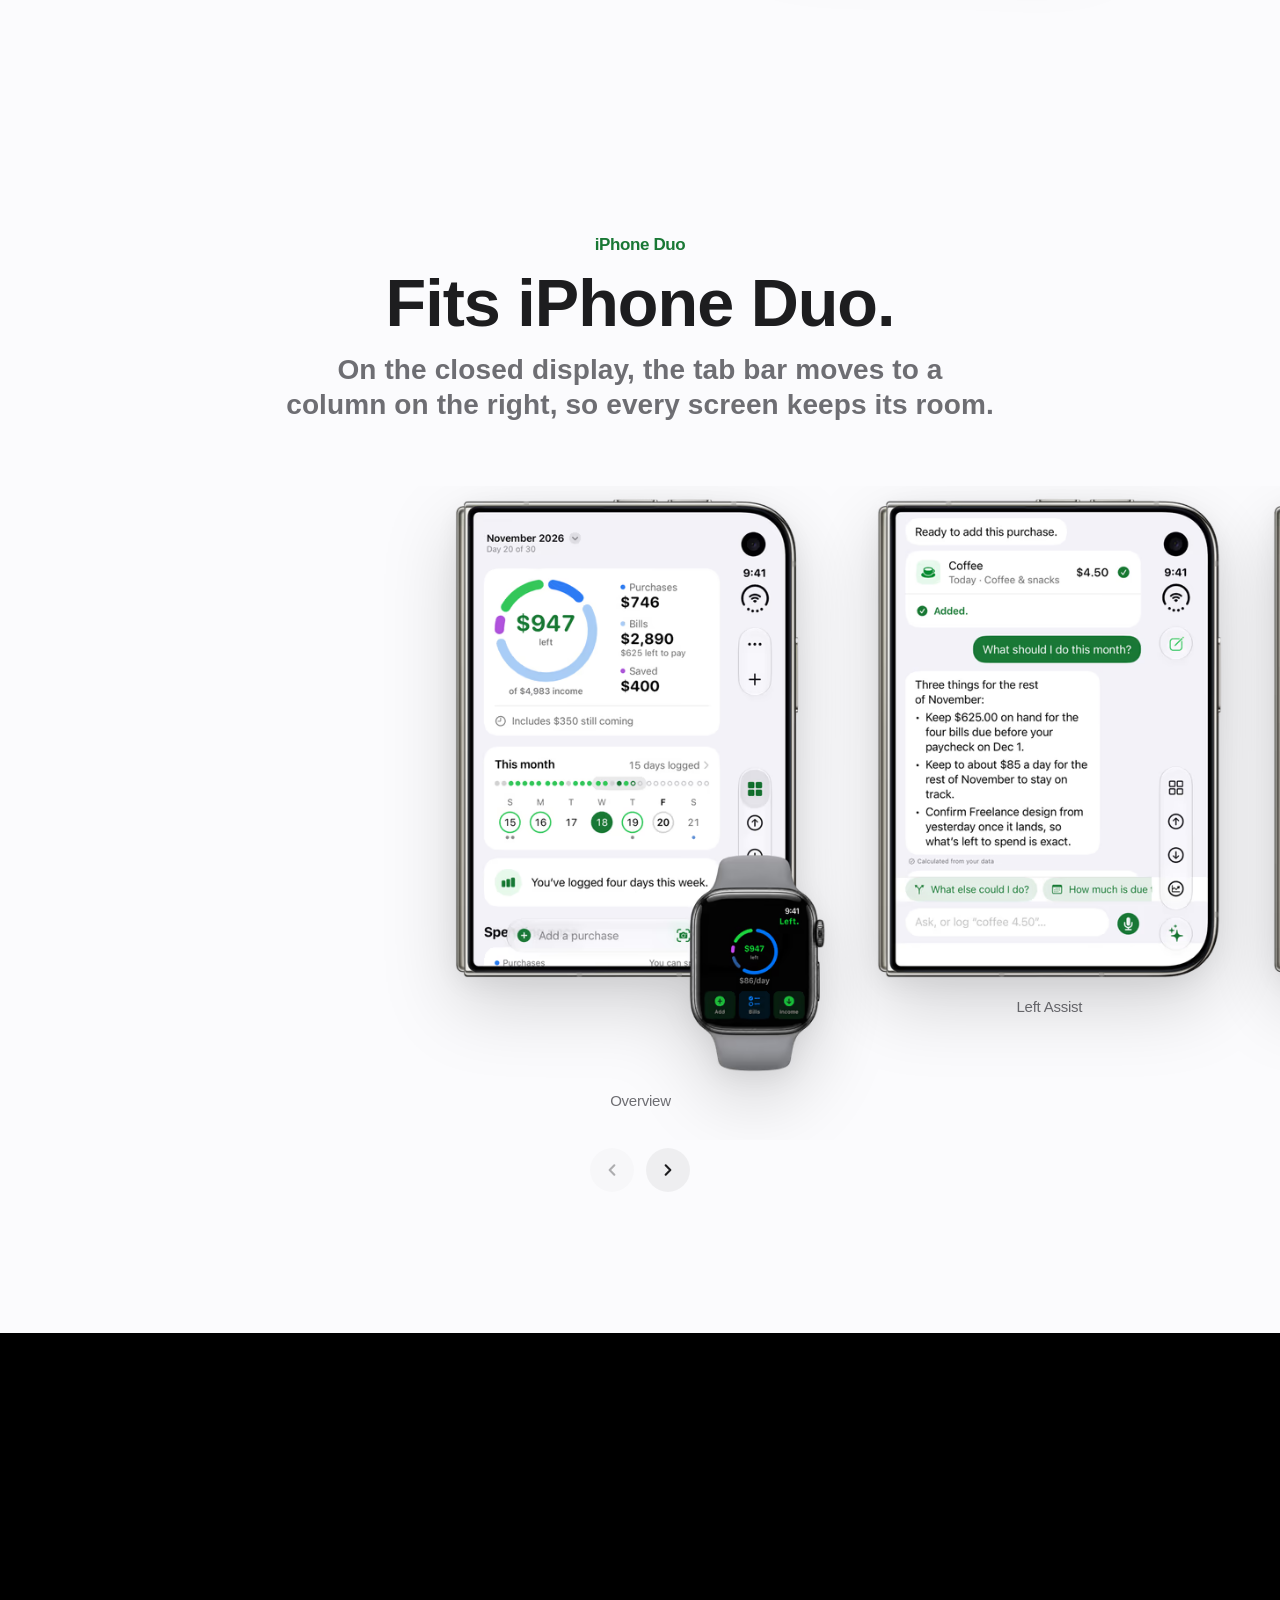
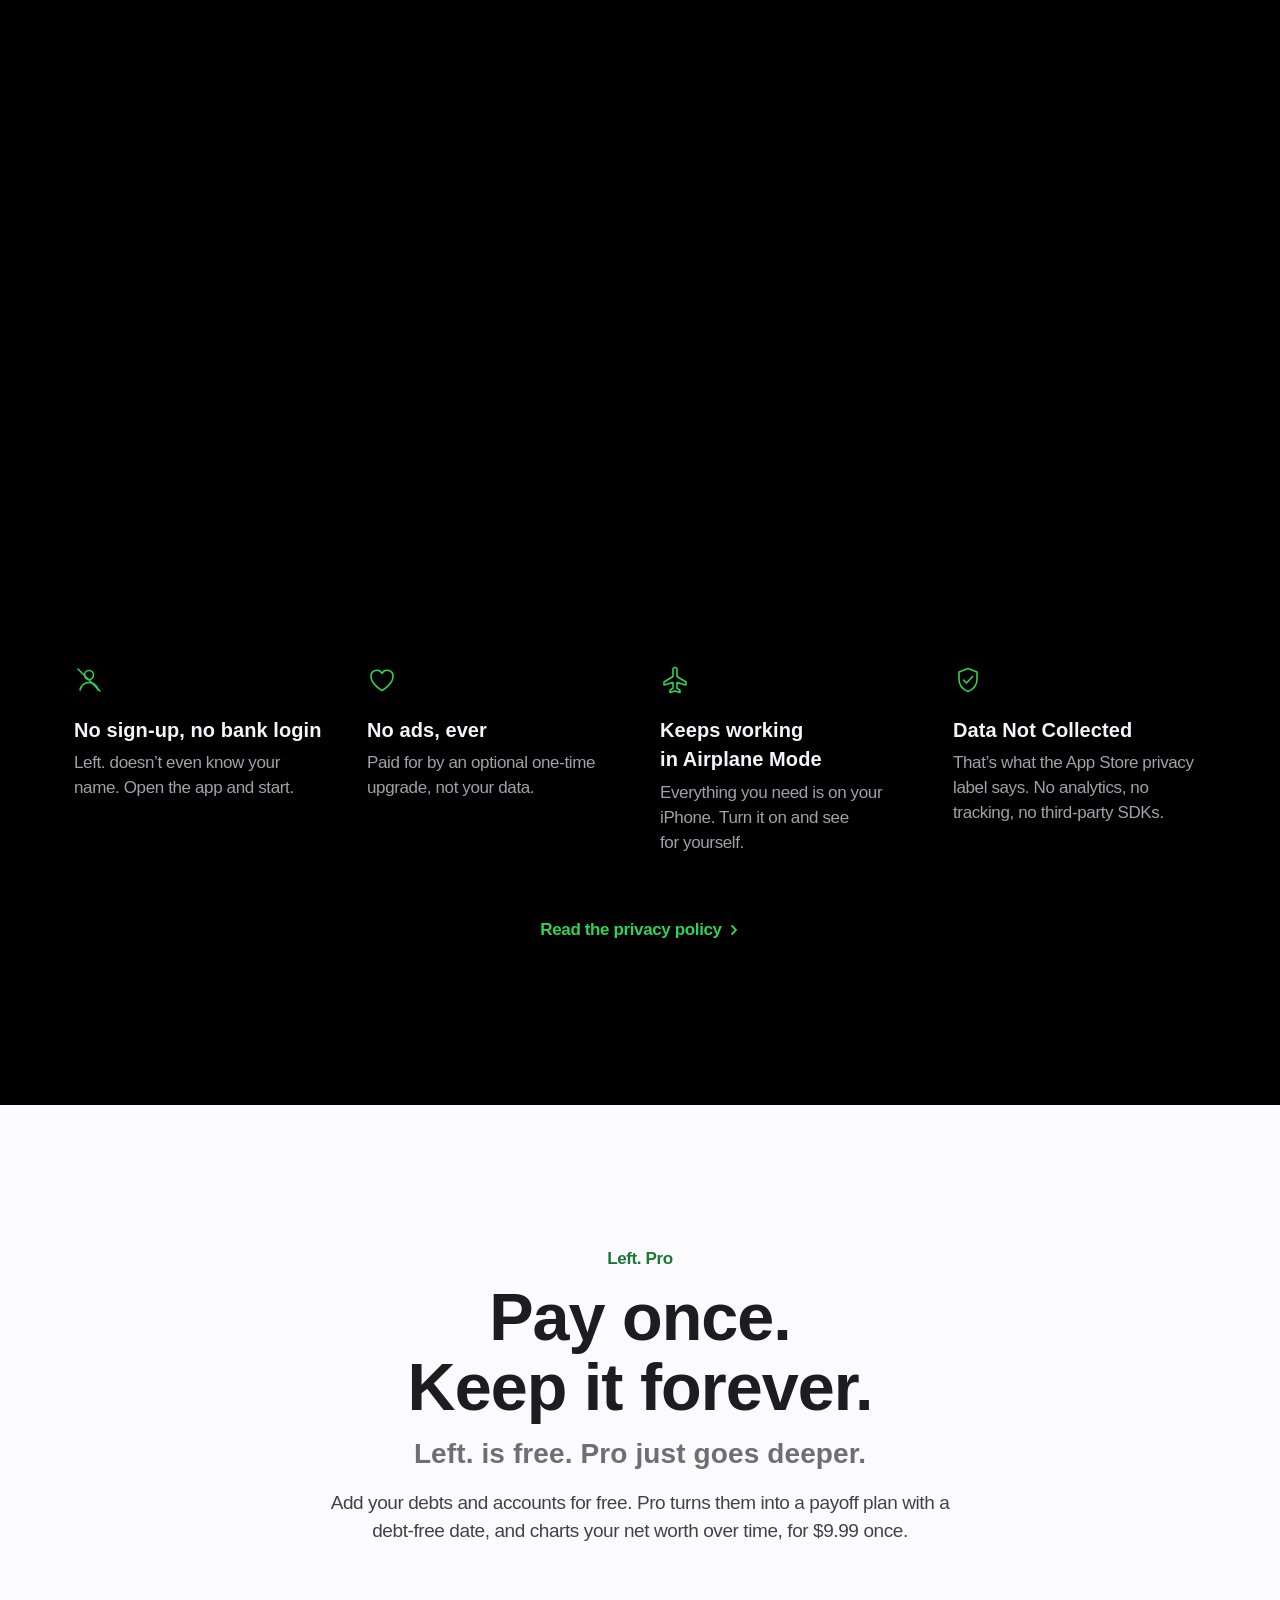
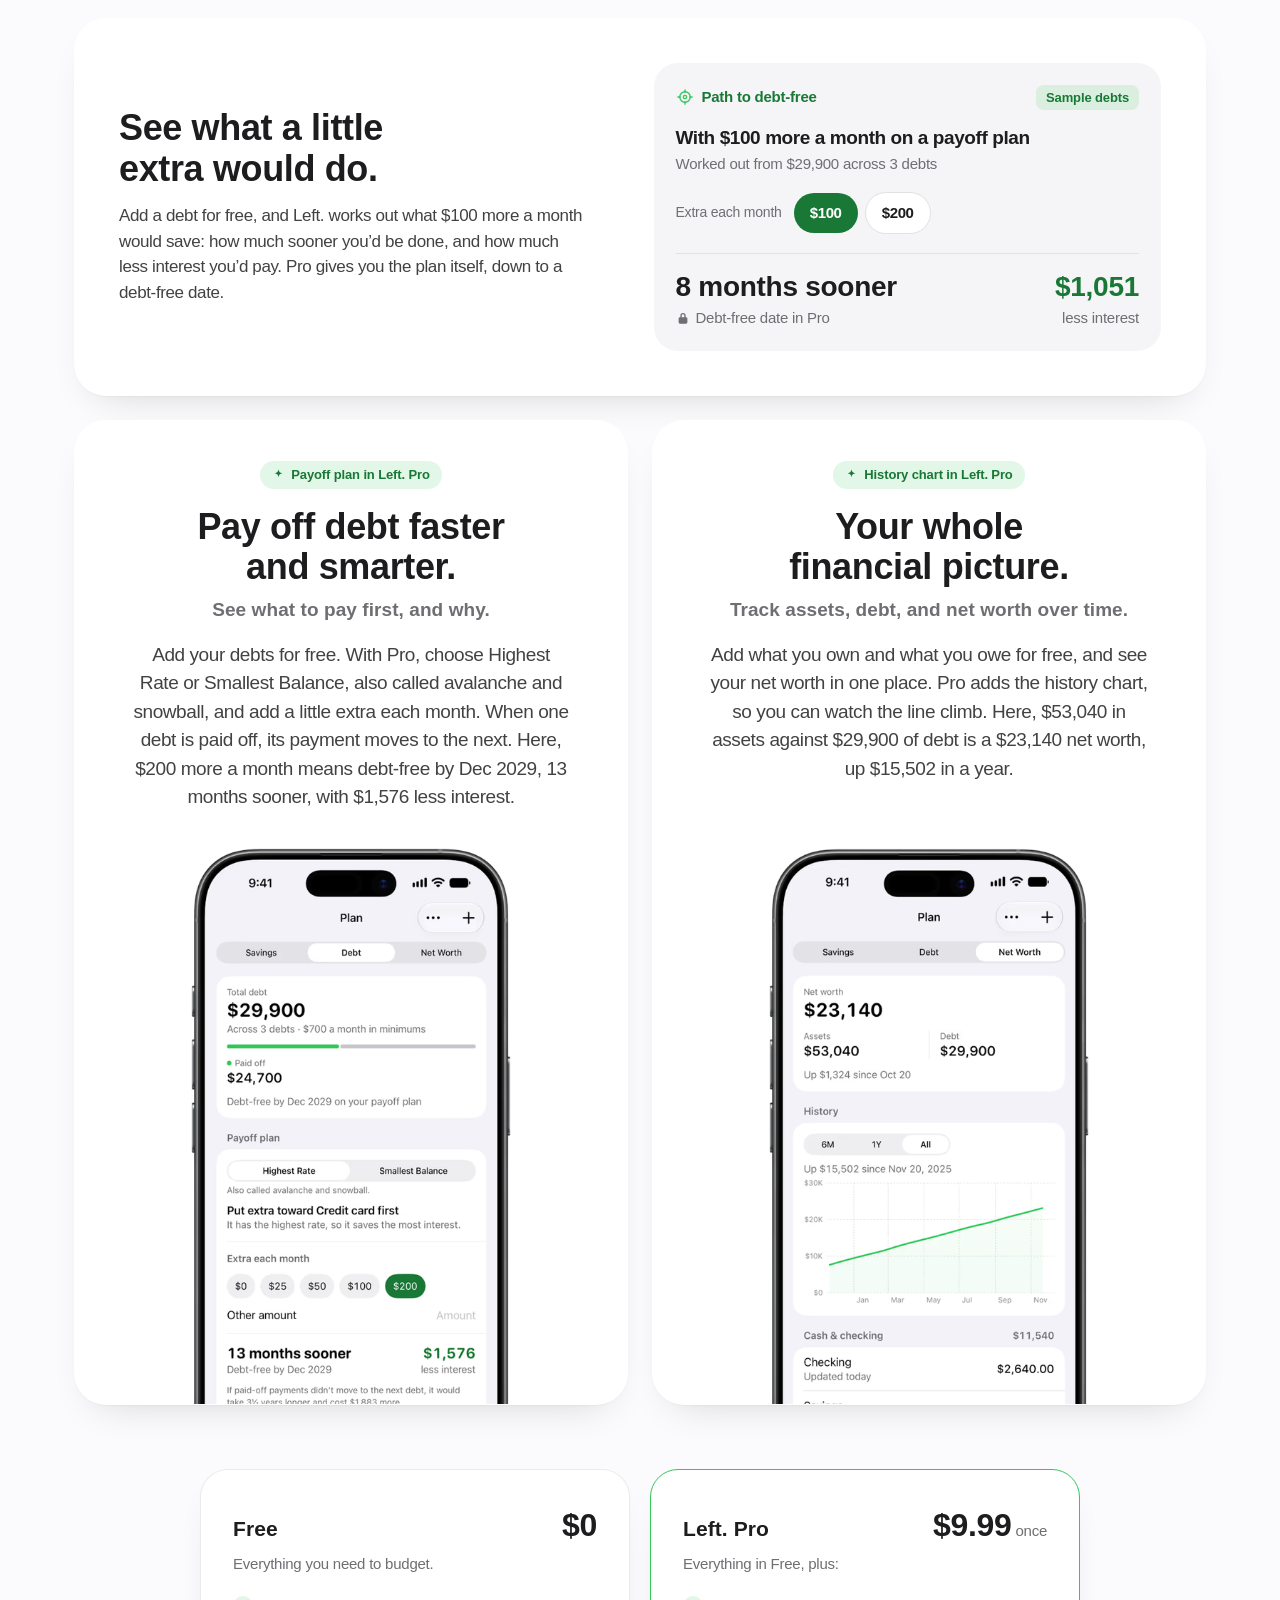
==== commit 344fb056: "Update site for Left. 3.4: Habits section, Purchases and Bills wording, new screenshots" ====
--- a/index.html
+++ b/index.html
@@ -4,7 +4,7 @@
   <meta charset="UTF-8">
   <meta name="viewport" content="width=device-width, initial-scale=1.0, viewport-fit=cover">
   <title>Left. Private budget app for iPhone. No subscription.</title>
-  <meta name="description" content="See what’s left after bills, spending and savings, and ask a private assistant what to do this month, right on your iPhone. No sign-up, no bank login, no subscription. Free for iPhone and Apple Watch.">
+  <meta name="description" content="Left. puts your income, bills, purchases and savings in one ring, so you always know what’s really left to spend this month. No sign-up, no bank login, no subscription. Free for iPhone and Apple Watch.">
 
   <meta name="theme-color" content="#fbfbfd" media="(prefers-color-scheme: light)">
   <meta name="theme-color" content="#000000" media="(prefers-color-scheme: dark)">
@@ -15,7 +15,7 @@
   <meta name="apple-itunes-app" content="app-id=6761345386">
   <link rel="canonical" href="https://left-budget.com/">
   <link rel="preload" as="image" type="image/avif" href="screenshots/overview.avif"
-        imagesrcset="screenshots/overview-sm.avif 505w, screenshots/overview.avif 1009w"
+        imagesrcset="screenshots/overview-sm.avif 504w, screenshots/overview.avif 1007w"
         imagesizes="(max-width: 760px) min(338px, 85.6vw), (max-width: 1024px) 383px, 450px">
 
   <meta property="og:title" content="Private budgeting. No subscription.">
@@ -44,7 +44,7 @@
     "url": "https://left-budget.com/",
     "applicationCategory": "FinanceApplication",
     "operatingSystem": "iOS 26.1 or later; watchOS 26.0 or later",
-    "description": "See what’s left after bills, spending and savings, and ask a private assistant what to do this month, right on your iPhone. No sign-up, no bank login, no subscription. Free for iPhone and Apple Watch.",
+    "description": "Left. puts your income, bills, purchases and savings in one ring, so you always know what’s really left to spend this month. No sign-up, no bank login, no subscription. Free for iPhone and Apple Watch.",
     "image": "https://left-budget.com/og-image.jpg",
     "installUrl": "https://apps.apple.com/app/id6761345386",
     "offers": [
@@ -58,18 +58,20 @@
     "@context": "https://schema.org",
     "@type": "FAQPage",
     "mainEntity": [
-      { "@type": "Question", "name": "Is Left. really free?", "acceptedAnswer": { "@type": "Answer", "text": "Yes. Income, bills, purchases, categories and limits, savings goals, receipt scanning, Left Assist, Apple Watch, widgets, Siri, and iCloud sync are all free, and so is adding your debts and accounts. Left. Pro is a $9.99 one-time purchase that adds the payoff plan, with your debt-free date, and the net worth history chart." } },
+      { "@type": "Question", "name": "Is Left. really free?", "acceptedAnswer": { "@type": "Answer", "text": "Yes. Income, bills, purchases, categories and limits, savings goals, the habit calendar and awards, receipt scanning, Left Assist, Apple Watch, widgets, Siri, and iCloud sync are all free, and so is adding your debts and accounts. Left. Pro is a $9.99 one-time purchase that adds the payoff plan, with your debt-free date, and the net worth history chart." } },
       { "@type": "Question", "name": "Is there a subscription?", "acceptedAnswer": { "@type": "Answer", "text": "No. Left. is free, and Left. Pro is a one-time $9.99 purchase with future updates included." } },
       { "@type": "Question", "name": "Why doesn’t it connect to my bank?", "acceptedAnswer": { "@type": "Answer", "text": "By design. You enter your own numbers, so there are no credentials to hand over and no third party in the middle. Logging a purchase yourself makes you notice it, and the capture bar, Left Assist, receipt scanning, Siri, and Apple Watch keep it to seconds." } },
-      { "@type": "Question", "name": "Do I have to add my bills every month?", "acceptedAnswer": { "@type": "Answer", "text": "No. Bills carry over to the new month the first time you open it. A bill you’ve just added is offered on the Copy card first, then carries over from the month after." } },
+      { "@type": "Question", "name": "Do I have to add my bills every month?", "acceptedAnswer": { "@type": "Answer", "text": "No. Copy a bill into a new month once, and it carries over on its own after that." } },
+      { "@type": "Question", "name": "Will Left. nag me to log every day?", "acceptedAnswer": { "@type": "Answer", "text": "No. The evening check-in is optional, and it lets you add a purchase or mark No Spending Today right from the notification, on iPhone or Apple Watch. There are no streaks to lose: every week starts fresh." } },
       { "@type": "Question", "name": "Where is my data?", "acceptedAnswer": { "@type": "Answer", "text": "On your iPhone and Apple Watch, and in your own iCloud for sync between them. Left. has no servers of its own, no analytics, no third-party SDKs, and no ads, and the App Store privacy label reads Data Not Collected." } },
       { "@type": "Question", "name": "Does it work in Airplane Mode?", "acceptedAnswer": { "@type": "Answer", "text": "Yes. Everything you need lives on your iPhone, so Left. keeps working with no connection at all. Turn on Airplane Mode and see for yourself. Changes sync through iCloud when you’re back online." } },
       { "@type": "Question", "name": "Does Left Assist send my questions anywhere?", "acceptedAnswer": { "@type": "Answer", "text": "No. Calculated answers come from the app itself on any iPhone that runs Left. Open-ended questions use Apple Intelligence on iPhone 15 Pro and later. Either way, nothing is sent to a server, and your conversations aren’t saved." } },
-      { "@type": "Question", "name": "Can I talk to Left Assist?", "acceptedAnswer": { "@type": "Answer", "text": "Yes. Tap the microphone in Left Assist and speak. Your speech becomes text on your iPhone with Apple’s Speech framework, and the audio isn’t saved or sent anywhere. Voice is in English for now, and the first use may download Apple’s English speech model." } },
-      { "@type": "Question", "name": "Can Left Assist change my budget?", "acceptedAnswer": { "@type": "Answer", "text": "Only when you tap. Left Assist can add, change, or delete purchases and bills, and it always shows you what it’s ready to do first. Nothing is added until you tap, nothing changes until you tap Update or Delete, and deletes can be undone." } },
+      { "@type": "Question", "name": "Can I talk to Left Assist?", "acceptedAnswer": { "@type": "Answer", "text": "Yes. Tap the mic in Left Assist and say “coffee 4.50”, then add it with a tap. Your voice never leaves your iPhone: speech becomes text on the device with Apple’s Speech framework, and the audio isn’t saved or sent anywhere. Voice input is in English, and the first use may download Apple’s English speech model." } },
+      { "@type": "Question", "name": "Can Left Assist change my budget?", "acceptedAnswer": { "@type": "Answer", "text": "Only when you tap. Left Assist can add, change, or delete purchases and bills, and you can just ask: “make that 5.50” or “delete that”. It always shows you what it’s ready to do first, nothing changes until you tap to confirm, and deletes can be undone." } },
       { "@type": "Question", "name": "Does Left Assist give financial advice?", "acceptedAnswer": { "@type": "Answer", "text": "It gives budget advice from your own numbers. Ask “What should I do this month?” or “What should I do next month?” and it suggests up to three things, with every figure calculated by the app. It doesn’t help with investing, taxes, or legal questions, and nothing changes until you tap." } },
       { "@type": "Question", "name": "Does it work with my currency?", "acceptedAnswer": { "@type": "Answer", "text": "Yes. Pick from more than 150 currencies in Settings, or stay on Automatic to follow your Region. Amounts are never converted. Only the symbol changes, so 1,250 stays 1,250." } },
-      { "@type": "Question", "name": "What do I need to run it?", "acceptedAnswer": { "@type": "Answer", "text": "An iPhone on iOS 26.1 or later, iPhone Duo included, and watchOS 26 or later for the Apple Watch app. Open-ended Left Assist questions use Apple Intelligence, which needs an iPhone 15 Pro or later." } },
+      { "@type": "Question", "name": "Does Left. work with VoiceOver and larger text?", "acceptedAnswer": { "@type": "Answer", "text": "Yes. Left. is designed for VoiceOver, larger text sizes, and Increase Contrast." } },
+      { "@type": "Question", "name": "What do I need to run it?", "acceptedAnswer": { "@type": "Answer", "text": "An iPhone on iOS 26.1 or later, iPhone Duo included, and watchOS 26 or later for the Apple Watch app. Left. and its voice input are in English. Open-ended Left Assist questions use Apple Intelligence, which needs an iPhone 15 Pro or later." } },
       { "@type": "Question", "name": "What happens when I get a new iPhone?", "acceptedAnswer": { "@type": "Answer", "text": "Sign in with the same Apple Account, install Left., and your data syncs back through iCloud. Pro restores automatically, and Restore Purchases is there if you ever need it." } }
     ]
   }
@@ -97,7 +99,7 @@
       --track: rgba(0, 0, 0, 0.07);
       --pill: rgba(0, 0, 0, 0.05);
 
-      /* The app's palette. One segmented ring everywhere: spent, bills to pay,
+      /* The app's palette. One segmented ring everywhere: purchases, bills,
          saved, left, clockwise from 12. Text variants keep 4.5:1 on light surfaces. */
       --green: #34c759;
       --green-text: #197835;
@@ -631,7 +633,7 @@
       stroke-dasharray: 0 100;
       transition: stroke-dasharray .6s var(--ease), stroke-dashoffset .6s var(--ease), opacity .3s ease;
     }
-    .seg-spent { stroke: var(--blue); }
+    .seg-purchases { stroke: var(--blue); }
     .seg-bills { stroke: var(--blue-soft); }
     .seg-saved { stroke: var(--purple); }
     .seg-left { stroke: var(--green); }
@@ -838,8 +840,133 @@
       }
     }
 
+    /* ===== HABITS (a minute a day) ===== */
+    .habits-grid {
+      display: grid;
+      grid-template-columns: minmax(0, 0.85fr) minmax(0, 1.15fr);
+      align-items: center;
+      gap: clamp(40px, 6vw, 88px);
+      margin-top: clamp(48px, 6vw, 72px);
+    }
+    .habits-phone { margin: 0; display: grid; place-items: center; }
+    .habits-phone img { width: min(320px, 76vw); filter: var(--phone-shadow); }
+    .habits-side .habits-list { margin-top: 28px; }
+
+    /* This month: the Overview card in miniature. Logging today fills in its day. */
+    .month {
+      padding: 22px;
+      border-radius: 28px;
+      background: var(--card);
+      border: 1px solid transparent;
+      box-shadow: var(--shadow-card);
+    }
+    @media (prefers-color-scheme: dark) {
+      .month { border-color: var(--border); }
+    }
+    .month-head { display: flex; align-items: baseline; justify-content: space-between; gap: 12px; }
+    .month-head h3 { font-size: 1.1875rem; font-weight: 600; letter-spacing: var(--track-body); }
+    .month-count { font-size: 0.9375rem; color: var(--muted); letter-spacing: var(--track-small); font-variant-numeric: tabular-nums; }
+    .month-dots { display: flex; justify-content: space-between; gap: 2px; margin-top: 14px; }
+    .month-dots .wk { display: flex; gap: clamp(2px, 0.6vw, 4px); flex: 0 1 auto; min-width: 0; padding: 5px 6px; border-radius: 999px; }
+    .month-dots .wk.now { background: var(--pill); }
+    .month-dots i {
+      flex: 0 1 auto;
+      width: 9px;          /* an explicit width, so each week group sizes to its dots */
+      min-width: 0;
+      aspect-ratio: 1;
+      border-radius: 50%;
+      background: var(--track);
+      transition: background-color .3s ease, box-shadow .3s ease;
+    }
+    .month-dots .l { background: var(--green); }
+    .month-dots .n { background: var(--brand-fill); }
+    .month-dots .f, .month-dots .t { background: none; box-shadow: inset 0 0 0 1.5px var(--track); }
+    .month-dots .t { box-shadow: inset 0 0 0 1.5px var(--muted); }
+    .month-dots .t.l { background: var(--green); box-shadow: none; }
+    .month-dots .t.n { background: var(--brand-fill); box-shadow: none; }
+    .week { display: grid; grid-template-columns: repeat(7, minmax(0, 1fr)); margin-top: 14px; text-align: center; }
+    .week li { display: flex; flex-direction: column; align-items: center; gap: 6px; }
+    .week .w { font-size: 0.8125rem; color: var(--muted); letter-spacing: var(--track-caption); }
+    .week .d {
+      width: clamp(30px, 9vw, 40px);
+      aspect-ratio: 1;
+      display: grid;
+      place-items: center;
+      border-radius: 50%;
+      border: 2px solid transparent;
+      font-size: 0.9375rem;
+      font-variant-numeric: tabular-nums;
+      transition: background-color .3s ease, border-color .3s ease, color .3s ease;
+    }
+    .week .is-future .d { color: var(--muted); }
+    .week .is-today .w { color: var(--fg); font-weight: 600; }
+    .week .is-today .d { border-color: color-mix(in srgb, var(--fg) 22%, transparent); font-weight: 600; }
+    .week .is-logged .d { border-color: var(--green); }
+    /* White sits only on the deep green */
+    .week .is-nospend .d { background: var(--brand-fill); border-color: var(--brand-fill); color: #fff; font-weight: 600; }
+    .week .d.pop { animation: day-pop .45s var(--ease); }
+    @keyframes day-pop { 40% { scale: 1.18; } }
+    .week .ev { display: flex; gap: 3px; height: 5px; }
+    .week .ev i { width: 5px; height: 5px; border-radius: 50%; background: color-mix(in srgb, var(--muted) 60%, transparent); }
+    .week .ev .due { background: var(--blue); }
+    .month-note {
+      display: flex;
+      align-items: center;
+      gap: 12px;
+      margin-top: 16px;
+      padding-top: 16px;
+      border-top: 1px solid var(--border);
+      font-size: 1rem;
+      letter-spacing: var(--track-body);
+    }
+    .month-note svg { width: 36px; height: 36px; padding: 9px; border-radius: 50%; flex-shrink: 0; background: var(--green-soft); color: var(--green-text); }
+    .today {
+      display: flex;
+      align-items: center;
+      justify-content: space-between;
+      flex-wrap: wrap;
+      gap: 12px 16px;
+      margin-top: 16px;
+      padding-top: 16px;
+      border-top: 1px solid var(--border);
+    }
+    .today-text { display: flex; flex-direction: column; line-height: 1.3; }
+    .today-text strong { font-size: 1rem; font-weight: 600; letter-spacing: var(--track-body); }
+    .today-text span { font-size: 0.9375rem; color: var(--muted); letter-spacing: var(--track-small); }
+    .today-actions { display: flex; flex-wrap: wrap; gap: 8px; }
+    .hb-btn {
+      height: 44px;
+      padding: 0 18px;
+      border: 0;
+      border-radius: 999px;
+      font: inherit;
+      font-size: 0.9375rem;
+      font-weight: 600;
+      letter-spacing: var(--track-small);
+      white-space: nowrap;
+      cursor: pointer;
+      transition: filter .2s ease;
+    }
+    .hb-btn[hidden] { display: none; }
+    .hb-btn.fill { background: var(--brand-fill); color: #fff; }
+    .hb-btn.tint { background: var(--green-soft); color: var(--green-text); }
+    .hb-btn.link { background: none; color: var(--green-text); padding: 0 10px; }
+    .hb-btn:hover { filter: brightness(1.08); }
+    .hb-btn:focus-visible { outline: 2px solid var(--green); outline-offset: 2px; }
+    @media (max-width: 1000px) {
+      .habits-grid { grid-template-columns: minmax(0, 1fr); }
+      .habits-phone img { width: min(300px, 76vw); }
+      .habits-side { max-width: 620px; margin: 0 auto; width: 100%; }
+    }
+    @media (max-width: 480px) {
+      .month { padding: 18px 16px; border-radius: 24px; }
+    }
+    @media (prefers-reduced-motion: reduce) {
+      .week .d.pop { animation: none; }
+    }
+
     /* ===== LEFT ASSIST ===== */
-    .assist { padding: clamp(16px, 3vw, 40px) 0 clamp(88px, 11vw, 160px); overflow-x: clip; }
+    .assist { padding: clamp(88px, 11vw, 160px) 0; overflow-x: clip; }
     .assist .body { max-width: 640px; text-wrap: balance; }
     .assist-grid {
       display: grid;
@@ -1364,7 +1491,7 @@
     /* ===== IPHONE DUO (a sideways rail; the screen in the middle comes into focus) ===== */
     .duo { overflow-x: clip; }
     .duo-rail {
-      --s: 0.4;                       /* shown size of each source pixel */
+      --s: 0.44;                      /* shown size of each source pixel */
       position: relative;             /* cards measure their offsets against the rail */
       display: flex;
       align-items: flex-start;
@@ -1415,7 +1542,7 @@
     .duo-btn:focus-visible { outline: 2px solid var(--green); outline-offset: 2px; }
     .duo-btn[aria-disabled="true"] { opacity: .35; cursor: default; }
     @media (max-width: 640px) {
-      .duo-rail { --s: 0.3; padding-inline: max(16px, calc(50% - 130px)); }
+      .duo-rail { --s: 0.34; padding-inline: max(16px, calc(50% - 133px)); }
     }
 
     /* ===== PRIVACY (black band) ===== */
@@ -1915,14 +2042,14 @@
   <header class="hero">
     <div class="wrap">
       <div class="hero-text">
-        <a class="hero-kicker" href="#pro">
+        <a class="hero-kicker" href="#habits">
           <svg class="spark" viewBox="0 0 24 24" fill="currentColor" aria-hidden="true"><path d="M10 2.5c.4 3.7 1.8 5.6 6 6.3-4.2.7-5.6 2.6-6 6.3-.4-3.7-1.8-5.6-6-6.3 4.2-.7 5.6-2.6 6-6.3Zm7.5 10c.2 2 1 3 3.3 3.4-2.3.4-3.1 1.4-3.3 3.4-.2-2-1-3-3.3-3.4 2.3-.4 3.1-1.4 3.3-3.4Z"/></svg>
-          <span>Debts and accounts are now free to add</span>
+          <span>A minute a day: watch your month fill in</span>
           <svg class="chev" viewBox="0 0 12 12" fill="none" stroke="currentColor" stroke-width="1.8" stroke-linecap="round" stroke-linejoin="round" aria-hidden="true"><path d="M4 2l4 4-4 4"/></svg>
         </a>
         <h1>Private budgeting.<br>No subscription.</h1>
         <p class="sub">No sign-up, no bank login, no tracking.</p>
-        <p class="body">Left. shows what’s left after bills, spending and savings, so you always know what today can handle.</p>
+        <p class="body">Left. puts your income, bills, purchases and savings in one ring, so you always know what’s really left to spend.</p>
         <div class="cta-row">
           <a class="app-store-btn" href="https://apps.apple.com/app/id6761345386" aria-label="Download on the App Store">
             <svg viewBox="0 0 24 24" fill="currentColor" aria-hidden="true">
@@ -1943,20 +2070,20 @@
     <div class="hero-stage">
       <div class="aurora" aria-hidden="true"></div>
       <picture class="hp hp-side hp-left">
-        <source type="image/avif" srcset="screenshots/categories-sm.avif 448w, screenshots/categories.avif 896w" sizes="(max-width: 1024px) 270px, 316px">
-        <img src="screenshots/categories.webp" srcset="screenshots/categories-sm.webp 448w, screenshots/categories.webp 896w" sizes="(max-width: 1024px) 270px, 316px"
-             width="896" height="1875" alt="" loading="lazy" decoding="async">
+        <source type="image/avif" srcset="screenshots/categories-sm.avif 449w, screenshots/categories.avif 897w" sizes="(max-width: 1024px) 270px, 316px">
+        <img src="screenshots/categories.webp" srcset="screenshots/categories-sm.webp 449w, screenshots/categories.webp 897w" sizes="(max-width: 1024px) 270px, 316px"
+             width="897" height="1876" alt="" loading="lazy" decoding="async">
       </picture>
       <picture class="hp hp-side hp-right">
-        <source type="image/avif" srcset="screenshots/assist-sm.avif 450w, screenshots/assist.avif 900w" sizes="(max-width: 1024px) 270px, 316px">
-        <img src="screenshots/assist.webp" srcset="screenshots/assist-sm.webp 450w, screenshots/assist.webp 900w" sizes="(max-width: 1024px) 270px, 316px"
-             width="900" height="1876" alt="" loading="lazy" decoding="async">
+        <source type="image/avif" srcset="screenshots/assist-sm.avif 449w, screenshots/assist.avif 897w" sizes="(max-width: 1024px) 270px, 316px">
+        <img src="screenshots/assist.webp" srcset="screenshots/assist-sm.webp 449w, screenshots/assist.webp 897w" sizes="(max-width: 1024px) 270px, 316px"
+             width="897" height="1876" alt="" loading="lazy" decoding="async">
       </picture>
       <picture class="hp hp-center">
-        <source type="image/avif" srcset="screenshots/overview-sm.avif 505w, screenshots/overview.avif 1009w" sizes="(max-width: 760px) min(338px, 85.6vw), (max-width: 1024px) 383px, 450px">
-        <img src="screenshots/overview.webp" srcset="screenshots/overview-sm.webp 505w, screenshots/overview.webp 1009w" sizes="(max-width: 760px) min(338px, 85.6vw), (max-width: 1024px) 383px, 450px"
-             width="1009" height="1916"
-             alt="Left. on iPhone for November 2026, day 20 of 30: a ring showing $947 left to spend of $4,983 income, including $350 still coming, with $3,011 spent, $625 in bills to pay and $400 saved. Spending pace reads On track: everyday spending is $37 a day, you can spend $86 a day, and at this pace about $574 is left on Nov 30. An Apple Watch shows the same $947 left and $86 a day."
+        <source type="image/avif" srcset="screenshots/overview-sm.avif 504w, screenshots/overview.avif 1007w" sizes="(max-width: 760px) min(338px, 85.6vw), (max-width: 1024px) 383px, 450px">
+        <img src="screenshots/overview.webp" srcset="screenshots/overview-sm.webp 504w, screenshots/overview.webp 1007w" sizes="(max-width: 760px) min(338px, 85.6vw), (max-width: 1024px) 383px, 450px"
+             width="1007" height="1921"
+             alt="Left. on iPhone for November 2026, day 20 of 30: a ring showing $947 left of $4,983 income, including $350 still coming, with $746 in purchases, $2,890 in bills with $625 left to pay, and $400 saved. This month shows 15 days logged, with four days logged this week, above Spending pace at $37 a day. An Apple Watch shows the same $947 left and $86 a day."
              loading="eager" decoding="async" fetchpriority="high">
       </picture>
     </div>
@@ -1968,7 +2095,7 @@
       <div class="section-head center reveal">
         <p class="eyebrow">How it works</p>
         <h2>How much can I spend today?</h2>
-        <p class="sub">Left. sets aside bills and savings, and shows what’s left.</p>
+        <p class="sub">Purchases, bills and savings in one ring, and what’s left in the middle.</p>
         <p class="body">Add your income and bills. Each month starts with a full ring, and it shrinks as you spend. The number in the middle is what’s left for the month, broken into a daily amount.</p>
       </div>
 
@@ -1977,7 +2104,7 @@
           <div class="ring-box" id="demoRingBox">
             <svg class="ring" id="demoRing" viewBox="0 0 400 400" aria-hidden="true" data-gap="1.2">
               <circle class="ring-track" cx="200" cy="200" r="168" stroke-width="30"/>
-              <circle class="seg seg-spent" cx="200" cy="200" r="168" stroke-width="30" pathLength="100" transform="rotate(-90 200 200)"/>
+              <circle class="seg seg-purchases" cx="200" cy="200" r="168" stroke-width="30" pathLength="100" transform="rotate(-90 200 200)"/>
               <circle class="seg seg-bills" cx="200" cy="200" r="168" stroke-width="30" pathLength="100" transform="rotate(-90 200 200)"/>
               <circle class="seg seg-saved" cx="200" cy="200" r="168" stroke-width="30" pathLength="100" transform="rotate(-90 200 200)"/>
               <circle class="seg seg-left" cx="200" cy="200" r="168" stroke-width="30" pathLength="100" transform="rotate(-90 200 200)"/>
@@ -1999,12 +2126,12 @@
               <input type="range" id="inIncome" name="income" min="0" max="10000" step="1" value="4983">
             </div>
             <div class="ctl" style="--c: var(--blue)">
-              <div class="ctl-head"><label for="inSpent">Spent</label><output for="inSpent" id="outSpent">$3,011</output></div>
-              <input type="range" id="inSpent" name="spent" min="0" max="10000" step="1" value="3011">
+              <div class="ctl-head"><label for="inPurchases">Purchases</label><output for="inPurchases" id="outPurchases">$746</output></div>
+              <input type="range" id="inPurchases" name="purchases" min="0" max="5000" step="1" value="746">
             </div>
             <div class="ctl" style="--c: var(--blue-soft)">
-              <div class="ctl-head"><label for="inBills">Bills to pay</label><output for="inBills" id="outBills">$625</output></div>
-              <input type="range" id="inBills" name="bills" min="0" max="5000" step="1" value="625">
+              <div class="ctl-head"><label for="inBills">Bills</label><output for="inBills" id="outBills">$2,890</output></div>
+              <input type="range" id="inBills" name="bills" min="0" max="8000" step="1" value="2890">
             </div>
             <div class="ctl" style="--c: var(--purple)">
               <div class="ctl-head"><label for="inSaved">Saved</label><output for="inSaved" id="outSaved">$400</output></div>
@@ -2035,15 +2162,15 @@
             <p class="eyebrow">Spending</p>
             <h2>Know what’s due and what’s spent.</h2>
             <p class="sub">Bills carry over each month. Purchases take seconds.</p>
-            <p class="body">Bills sit in two lists, still to pay and paid, and carry over to the next month on their own. Logging a purchase yourself makes you notice it, and Left. makes it take seconds: type what you spent into the bar at the bottom, scan the receipt, or tell Left Assist. Search finds anything in the month.</p>
+            <p class="body">Bills sit in two lists, still to pay and paid. Copy a bill into a new month once, and it carries over on its own after that. Logging a purchase yourself makes you notice it, and Left. makes it take seconds: type what you spent into the bar at the bottom, scan the receipt, or tell Left Assist. Search finds any purchase or bill by name or amount.</p>
             <p class="footnote">This November: four bills still to pay, $625 in all, with Electric &amp; gas due tomorrow, and seven already paid.</p>
           </div>
           <figure class="tour-phone">
             <picture>
-              <source type="image/avif" srcset="screenshots/bills-sm.avif 448w, screenshots/bills.avif 896w" sizes="(max-width: 999px) min(300px, 76vw), 360px">
-              <img src="screenshots/bills.webp" srcset="screenshots/bills-sm.webp 448w, screenshots/bills.webp 896w" sizes="(max-width: 999px) min(300px, 76vw), 360px"
-                   width="896" height="1876"
-                   alt="The Bills tab in Left. Spending for November 2026, with a Search November field: $3,011 spent and $625 in bills to pay. To pay, 4: Electric &amp; gas $96.00 due tomorrow, Credit card $75.00 due in 6 days, Car loan $389.00 due Nov 28, and Internet $65.00 due Nov 28. Paid, 7, starting with Rent $1,725.00, above a What did you spend on? bar with a receipt scan button."
+              <source type="image/avif" srcset="screenshots/bills-sm.avif 448w, screenshots/bills.avif 895w" sizes="(max-width: 999px) min(300px, 76vw), 360px">
+              <img src="screenshots/bills.webp" srcset="screenshots/bills-sm.webp 448w, screenshots/bills.webp 895w" sizes="(max-width: 999px) min(300px, 76vw), 360px"
+                   width="895" height="1876"
+                   alt="The Bills tab in Left. Spending for November 2026, with a Search November field: $746 in purchases and $2,890 in bills, $625 left to pay. To pay, 4: Electric &amp; gas $96.00 due tomorrow, Credit card $75.00 due in 6 days, Car loan $389.00 due Nov 28, and Internet $65.00 due Nov 28. Paid, 7, starting with Rent $1,725.00 and Renters insurance $18.00, above a What did you spend on? bar with a receipt scan button."
                    loading="lazy" decoding="async">
             </picture>
           </figure>
@@ -2059,10 +2186,10 @@
           </div>
           <figure class="tour-phone">
             <picture>
-              <source type="image/avif" srcset="screenshots/categories-sm.avif 448w, screenshots/categories.avif 896w" sizes="(max-width: 999px) min(300px, 76vw), 360px">
-              <img src="screenshots/categories.webp" srcset="screenshots/categories-sm.webp 448w, screenshots/categories.webp 896w" sizes="(max-width: 999px) min(300px, 76vw), 360px"
-                   width="896" height="1875"
-                   alt="The Categories tab in Left. Spending for November 2026: a bar split by category reads $3,636 in all, $58 less than this time in October. By category: Housing $1,775, 49%; Loans &amp; Debt $700, 19%; Food &amp; Groceries $509, 14%, with $191 left of its limit, split into Groceries $290, Dining out $185, and Coffee &amp; snacks $34; and Insurance $186, 5%."
+              <source type="image/avif" srcset="screenshots/categories-sm.avif 449w, screenshots/categories.avif 897w" sizes="(max-width: 999px) min(300px, 76vw), 360px">
+              <img src="screenshots/categories.webp" srcset="screenshots/categories-sm.webp 449w, screenshots/categories.webp 897w" sizes="(max-width: 999px) min(300px, 76vw), 360px"
+                   width="897" height="1876"
+                   alt="The Categories tab in Left. Spending for November 2026: $746 in purchases and $2,890 in bills, and a bar split by category that reads $3,636 in all, $58 less than this time in October. By category: Housing $1,775, 49%; Loans &amp; Debt $700, 19%; Food &amp; Groceries $509, 14%, with $191 left of its limit, split into Groceries $290, Dining out $185, and Coffee &amp; snacks $34; and Insurance $186, 5%."
                    loading="lazy" decoding="async">
             </picture>
           </figure>
@@ -2078,15 +2205,83 @@
           </div>
           <figure class="tour-phone">
             <picture>
-              <source type="image/avif" srcset="screenshots/income-sm.avif 448w, screenshots/income.avif 895w" sizes="(max-width: 999px) min(300px, 76vw), 360px">
-              <img src="screenshots/income.webp" srcset="screenshots/income-sm.webp 448w, screenshots/income.webp 895w" sizes="(max-width: 999px) min(300px, 76vw), 360px"
-                   width="895" height="1877"
+              <source type="image/avif" srcset="screenshots/income-sm.avif 448w, screenshots/income.avif 896w" sizes="(max-width: 999px) min(300px, 76vw), 360px">
+              <img src="screenshots/income.webp" srcset="screenshots/income-sm.webp 448w, screenshots/income.webp 896w" sizes="(max-width: 999px) min(300px, 76vw), 360px"
+                   width="896" height="1878"
                    alt="The Left. Income screen for November 2026: $4,983 total income, $4,633 received and $350 still coming, with one to confirm. A $350.00 freelance design payment from yesterday waits to be confirmed. Received: a $2,273.42 paycheck on Nov 1, $86.00 from an Etsy shop on Nov 9, and a $2,273.42 paycheck on Nov 15. The recurring paycheck is set for twice a month on the 1st and 15th."
                    loading="lazy" decoding="async">
             </picture>
           </figure>
         </div>
 
+      </div>
+    </div>
+  </section>
+
+  <!-- HABITS -->
+  <section class="section alt habits" id="habits">
+    <div class="wrap">
+      <div class="section-head center reveal">
+        <p class="eyebrow">Habits</p>
+        <h2>A minute a day.</h2>
+        <p class="sub">Watch your month fill in. Earn awards along the way.</p>
+        <p class="body">No streaks, no guilt: every week starts fresh.</p>
+      </div>
+
+      <div class="habits-grid">
+        <figure class="habits-phone reveal">
+          <picture>
+            <source type="image/avif" srcset="screenshots/habits-sm.avif 450w, screenshots/habits.avif 899w" sizes="(max-width: 1000px) min(300px, 76vw), 320px">
+            <img src="screenshots/habits.webp" srcset="screenshots/habits-sm.webp 450w, screenshots/habits.webp 899w" sizes="(max-width: 1000px) min(300px, 76vw), 320px"
+                 width="899" height="1876"
+                 alt="Your Habits in Left.: a November calendar with 15 days logged. Logged days have a green ring, Nov 18 is filled in as a no-spending day, and small dots mark bills due and paydays. Today, Nov 20, reads Not logged yet, with Add Purchase and Mark No Spending buttons. Awards: 6 of 9 earned, including First Day Logged, First No-Spend Day and First Week."
+                 loading="lazy" decoding="async">
+          </picture>
+        </figure>
+
+        <div class="habits-side">
+          <div class="month reveal d1" id="monthCard">
+            <div class="month-head"><h3>This month</h3><span class="month-count"><span id="monthCount">15</span> days logged</span></div>
+            <div class="month-dots" aria-hidden="true"><span class="wk"><i class="m"></i><i class="m"></i><i class="l"></i><i class="l"></i><i class="l"></i><i class="l"></i><i class="l"></i></span><span class="wk"><i class="l"></i><i class="l"></i><i class="l"></i><i class="m"></i><i class="l"></i><i class="l"></i><i class="l"></i></span><span class="wk now"><i class="l"></i><i class="l"></i><i class="m"></i><i class="n"></i><i class="l"></i><i class="t"></i><i class="f"></i></span><span class="wk"><i class="f"></i><i class="f"></i><i class="f"></i><i class="f"></i><i class="f"></i><i class="f"></i><i class="f"></i></span><span class="wk"><i class="f"></i><i class="f"></i></span></div>
+            <ol class="week" aria-label="This week">
+              <li class="is-logged"><span class="w" aria-hidden="true">S</span><span class="d"><span class="vh">Nov </span>15<span class="vh st">, logged</span></span><span class="ev" aria-hidden="true"><i class=""></i><i class=""></i></span></li>
+              <li class="is-logged"><span class="w" aria-hidden="true">M</span><span class="d"><span class="vh">Nov </span>16<span class="vh st">, logged</span></span><span class="ev" aria-hidden="true"></span></li>
+              <li class=""><span class="w" aria-hidden="true">T</span><span class="d"><span class="vh">Nov </span>17<span class="vh st">, not logged</span></span><span class="ev" aria-hidden="true"></span></li>
+              <li class="is-nospend"><span class="w" aria-hidden="true">W</span><span class="d"><span class="vh">Nov </span>18<span class="vh st">, no spending</span></span><span class="ev" aria-hidden="true"></span></li>
+              <li class="is-logged"><span class="w" aria-hidden="true">T</span><span class="d"><span class="vh">Nov </span>19<span class="vh st">, logged</span></span><span class="ev" aria-hidden="true"><i class=""></i></span></li>
+              <li class="is-today"><span class="w" aria-hidden="true">F</span><span class="d"><span class="vh">Nov </span>20<span class="vh st">, today, not logged yet</span></span><span class="ev" aria-hidden="true"></span></li>
+              <li class="is-future"><span class="w" aria-hidden="true">S</span><span class="d"><span class="vh">Nov </span>21<span class="vh st">, a bill is due</span></span><span class="ev" aria-hidden="true"><i class="due"></i></span></li>
+            </ol>
+            <p class="month-note"><svg viewBox="0 0 20 20" fill="currentColor" aria-hidden="true"><rect x="3" y="9" width="3.6" height="7" rx="1.2"/><rect x="8.2" y="6" width="3.6" height="10" rx="1.2"/><rect x="13.4" y="4" width="3.6" height="12" rx="1.2"/></svg><span id="monthNote">You’ve logged four days this week.</span></p>
+            <div class="today">
+              <p class="today-text"><strong>Today</strong><span id="todayState">Not logged yet</span></p>
+              <div class="today-actions">
+                <button type="button" class="hb-btn fill" data-log="logged">Add Purchase</button>
+                <button type="button" class="hb-btn tint" data-log="nospend">Mark No Spending</button>
+                <button type="button" class="hb-btn link" id="todayUndo" hidden>Undo</button>
+              </div>
+            </div>
+            <p class="vh" aria-live="polite" id="monthLive"></p>
+          </div>
+
+          <ul class="glance-list habits-list">
+            <li class="reveal">
+              <svg viewBox="0 0 24 24" fill="none" stroke="currentColor" stroke-width="1.8" stroke-linecap="round" stroke-linejoin="round" aria-hidden="true"><path d="M5 19c0-8 5-13 14-14 0 9-4 14-11 14-1 0-2-.3-3 0Z"/><path d="M5 19c2-4 5-7 9-9"/></svg>
+              <h3>Spent nothing? That counts.</h3>
+              <p>Mark the days you spent nothing, and they fill in too.</p>
+            </li>
+            <li class="reveal d1">
+              <svg viewBox="0 0 24 24" fill="none" stroke="currentColor" stroke-width="1.8" stroke-linecap="round" stroke-linejoin="round" aria-hidden="true"><path d="M6 16.5V11a6 6 0 0 1 12 0v5.5l1.5 2h-15z"/><path d="M10 20.5a2.2 2.2 0 0 0 4 0"/></svg>
+              <h3>An evening check‑in, if you want one</h3>
+              <p>Add a purchase or mark No Spending Today right from the notification, on iPhone or Apple Watch.</p>
+            </li>
+            <li class="reveal d2">
+              <svg viewBox="0 0 24 24" fill="none" stroke="currentColor" stroke-width="1.8" stroke-linecap="round" stroke-linejoin="round" aria-hidden="true"><circle cx="12" cy="9" r="5.5"/><path d="M8.5 13.5 7 21l5-2.5 5 2.5-1.5-7.5"/></svg>
+              <h3>Awards and a weekly look back</h3>
+              <p>Earn awards as you go, and get a look back each week.</p>
+            </li>
+          </ul>
+        </div>
       </div>
     </div>
   </section>
@@ -2106,10 +2301,10 @@
           <div class="voice" aria-hidden="true"><i></i><i></i><i></i></div>
           <figure class="assist-phone">
             <picture>
-              <source type="image/avif" srcset="screenshots/assist-sm.avif 450w, screenshots/assist.avif 900w" sizes="(max-width: 1000px) min(300px, 76vw), 320px">
-              <img src="screenshots/assist.webp" srcset="screenshots/assist-sm.webp 450w, screenshots/assist.webp 900w" sizes="(max-width: 1000px) min(300px, 76vw), 320px"
-                   width="900" height="1876"
-                   alt="The Left Assist tab. Coffee 4.50 becomes a Coffee purchase, $4.50, today, in Coffee &amp; snacks, marked Added. What should I do this month? Three things for the rest of November: keep $625.00 on hand for the four bills due before your paycheck on Dec 1; keep to about $85 a day for the rest of November to stay on track; and confirm Freelance design from yesterday once it lands, so left to spend is exact. Calculated from your data. Suggestions read What else could I do? and How much is due this week?, beside a microphone button."
+              <source type="image/avif" srcset="screenshots/assist-sm.avif 449w, screenshots/assist.avif 897w" sizes="(max-width: 1000px) min(300px, 76vw), 320px">
+              <img src="screenshots/assist.webp" srcset="screenshots/assist-sm.webp 449w, screenshots/assist.webp 897w" sizes="(max-width: 1000px) min(300px, 76vw), 320px"
+                   width="897" height="1876"
+                   alt="The Left Assist tab. Coffee 4.50 becomes a Coffee purchase, $4.50, today, in Coffee &amp; snacks, marked Added. What should I do this month? Three things for the rest of November: keep $625.00 on hand for the four bills due before your paycheck on Dec 1; keep to about $85 a day for the rest of November to stay on track; and confirm Freelance design from yesterday once it lands, so what’s left to spend is exact. Calculated from your data. The bills to pay follow, starting with Electric &amp; gas, $96.00, due tomorrow. Suggestions read What else could I do? and How much is due this week?, beside a microphone button."
                    loading="lazy" decoding="async">
             </picture>
           </figure>
@@ -2125,14 +2320,17 @@
           </li>
           <li class="assist-item reveal d1">
             <h3><svg viewBox="0 0 24 24" fill="none" stroke="currentColor" stroke-width="1.8" stroke-linecap="round" stroke-linejoin="round" aria-hidden="true"><rect x="9" y="3" width="6" height="11" rx="3"/><path d="M5.5 11a6.5 6.5 0 0 0 13 0M12 17.5V21"/></svg>Talk or type</h3>
-            <p>Tap the microphone and say it. Speech becomes text on your iPhone, and the audio is never saved or sent anywhere. English for now.</p>
+            <p>Tap the mic and say “coffee 4.50”, then add it with a tap. Your voice never leaves your iPhone, and the audio is never saved or sent anywhere. Voice input is in English.</p>
             <ul class="says" aria-label="Things you can say">
               <li>Lunch 14 and gas 40</li><li>Coffee 4.50</li>
             </ul>
           </li>
           <li class="assist-item reveal d2">
             <h3><svg viewBox="0 0 24 24" fill="none" stroke="currentColor" stroke-width="1.8" stroke-linecap="round" stroke-linejoin="round" aria-hidden="true"><path d="M4 20h4L19 9a2.8 2.8 0 0 0-4-4L4 16z"/><path d="M13.5 6.5l4 4"/></svg>Add, change, or delete</h3>
-            <p>Left Assist can add, change, or delete purchases and bills. Nothing changes until you tap <span class="ui-word">Update</span> or <span class="ui-word del">Delete</span>, and deletes can be undone.</p>
+            <p>Left Assist can add, change, or delete purchases and bills, just by asking. Nothing changes until you tap <span class="ui-word">Update</span> or <span class="ui-word del">Delete</span>, and deletes can be undone.</p>
+            <ul class="says" aria-label="Things you can say next">
+              <li>make that 5.50</li><li>delete that</li>
+            </ul>
           </li>
           <li class="assist-item reveal d3">
             <h3><svg viewBox="0 0 24 24" fill="none" stroke="currentColor" stroke-width="1.8" stroke-linecap="round" stroke-linejoin="round" aria-hidden="true"><path d="M4 18.5V7a3 3 0 0 1 3-3h10a3 3 0 0 1 3 3v7a3 3 0 0 1-3 3H8z"/></svg>Ask in plain words</h3>
@@ -2167,7 +2365,7 @@
       <div class="bento">
         <article class="b-card b-wide np-card reveal" id="newPurchase">
           <h3><svg viewBox="0 0 24 24" fill="none" stroke="currentColor" stroke-width="1.8" stroke-linecap="round" stroke-linejoin="round" aria-hidden="true"><rect x="3" y="6" width="18" height="12" rx="3"/><path d="M7 12h.01M10.5 12H17"/></svg>Fills itself in as you type</h3>
-          <p>Type it the way you’d say it, and New Purchase fills in the name, amount, and day, with suggestions from what you’ve bought before. Try it here.</p>
+          <p>Type one line, like “coffee 4.50 yesterday”, and the amount, category and date fill in. Your usual purchases wait above the keyboard, with what you paid last time. Try it here.</p>
           <div class="mini">
             <div class="np">
               <div class="np-bar" aria-hidden="true">
@@ -2192,7 +2390,7 @@
 
         <article class="b-card reveal d1">
           <h3><svg viewBox="0 0 24 24" fill="none" stroke="currentColor" stroke-width="1.8" stroke-linecap="round" stroke-linejoin="round" aria-hidden="true"><path d="M6 3h12v18l-2-1.4-2 1.4-2-1.4-2 1.4-2-1.4L6 21z"/><path d="M9 8h6M9 12h6M9 16h3"/></svg>Scan a receipt</h3>
-          <p>Point your camera at a receipt to log it. The reading happens right on your iPhone.</p>
+          <p>Point your camera at a receipt and Left. fills in the store, total and date, right on your iPhone.</p>
           <div class="mini receipt" aria-hidden="true">
             <div class="receipt-paper"><i></i><i></i><i></i><i></i><i></i></div>
             <span class="chip">Market · $48.20</span>
@@ -2201,7 +2399,7 @@
 
         <article class="b-card reveal d2">
           <h3><svg viewBox="0 0 24 24" fill="none" stroke="currentColor" stroke-width="1.8" stroke-linecap="round" stroke-linejoin="round" aria-hidden="true"><path d="M4 16a8 8 0 1 1 16 0"/><path d="M12 16l4-5"/></svg>Spending pace</h3>
-          <p>On track or Over pace, and about what you’ll have left when the month ends.</p>
+          <p>See where your purchases are heading before the month ends: On track or Over pace.</p>
           <div class="mini" aria-hidden="true">
             <div class="mini-card pace">
               <div class="pace-head"><span><strong>$37</strong>/day</span><span class="pace-pill">On track</span></div>
@@ -2214,7 +2412,7 @@
 
         <article class="b-card reveal">
           <h3><svg viewBox="0 0 24 24" fill="none" stroke="currentColor" stroke-width="1.8" stroke-linecap="round" aria-hidden="true"><circle cx="12" cy="12" r="8.5"/><circle cx="12" cy="12" r="3.5"/><path d="m6 6 3.5 3.5M18 6l-3.5 3.5M6 18l3.5-3.5M18 18l-3.5-3.5"/></svg>Savings goals</h3>
-          <p>Set money aside for what matters, and Left. keeps it out of what’s left to spend.</p>
+          <p>Set money aside for what matters. Left. keeps it out of what’s left, and shows the month you’re on pace to reach each goal.</p>
           <div class="mini" aria-hidden="true">
             <div class="mini-card goal">
               <div class="goal-ring">
@@ -2231,7 +2429,7 @@
 
         <article class="b-card reveal d1">
           <h3><svg viewBox="0 0 24 24" fill="none" stroke="currentColor" stroke-width="1.8" stroke-linecap="round" aria-hidden="true"><circle cx="10.5" cy="10.5" r="6.5"/><path d="M15.5 15.5 20 20"/></svg>Search the month</h3>
-          <p>Spending has search, so any purchase is a few letters away.</p>
+          <p>Search finds any purchase or bill, by name or by amount.</p>
           <div class="mini" aria-hidden="true">
             <div class="search-mini"><svg viewBox="0 0 20 20" fill="none" stroke="currentColor" stroke-width="1.8" stroke-linecap="round"><circle cx="8.8" cy="8.8" r="5.3"/><path d="M12.8 12.8 17 17"/></svg><span class="q">coffee</span></div>
             <ul class="found">
@@ -2253,6 +2451,7 @@
             <li><svg viewBox="0 0 16 16" fill="currentColor"><path d="M7 1.5c.3 2.6 1.3 3.9 4.2 4.4-2.9.5-3.9 1.8-4.2 4.4-.3-2.6-1.3-3.9-4.2-4.4 2.9-.5 3.9-1.8 4.2-4.4Zm5 7c.15 1.3.7 2 2.2 2.2-1.5.3-2 .9-2.2 2.3-.15-1.4-.7-2-2.2-2.3 1.5-.2 2-.9 2.2-2.2Z"/></svg>Siri</li>
             <li><svg viewBox="0 0 16 16" fill="none" stroke="currentColor" stroke-width="1.5"><path d="M5.5 4V1.5h5V4M5.5 12v2.5h5V12"/><rect x="3.5" y="4" width="9" height="8" rx="2.2"/></svg>Apple Watch</li>
             <li><svg viewBox="0 0 16 16" fill="none" stroke="currentColor" stroke-width="1.5" stroke-linejoin="round"><path d="M5.5 2.5 2 6l3.5 3.5L9 6zM10.5 6.5 7 10l3.5 3.5L14 10z"/></svg>Shortcuts</li>
+            <li><svg viewBox="0 0 16 16" fill="none" stroke="currentColor" stroke-width="1.5" stroke-linecap="round"><rect x="3" y="1.5" width="10" height="13" rx="2.2"/><path d="M5.5 4.5h5M5.6 8h.1M8 8h.1M10.4 8h.1M5.6 11h.1M8 11h.1M10.4 11h.1"/></svg>Calculator</li>
           </ul>
         </article>
 
@@ -2264,7 +2463,7 @@
 
         <article class="b-card b-wide reveal d1">
           <h3><svg viewBox="0 0 24 24" fill="none" stroke="currentColor" stroke-width="1.8" stroke-linecap="round" stroke-linejoin="round" aria-hidden="true"><rect x="3.5" y="5" width="17" height="15.5" rx="3"/><path d="M3.5 10h17M8 3v4M16 3v4"/><path d="M9.5 15.5h5M12.5 13.5l2 2-2 2"/></svg>Bills carry over on their own</h3>
-          <p>Open a new month and your bills are already there. A bill you’ve just added is offered on the Copy card first, then carries over from the month after.</p>
+          <p>Copy a bill into a new month once, and it carries over on its own after that.</p>
           <div class="mini carry" aria-hidden="true">
             <div class="carry-month"><span class="carry-name">November</span><ul class="bill-list"><li><span class="tick"><svg viewBox="0 0 16 16" fill="none" stroke="currentColor" stroke-width="2.4" stroke-linecap="round" stroke-linejoin="round"><path d="M3.5 8.5l3 3 6-7"/></svg></span>Electric &amp; gas<span class="amt">$96.00</span></li><li><span class="tick"><svg viewBox="0 0 16 16" fill="none" stroke="currentColor" stroke-width="2.4" stroke-linecap="round" stroke-linejoin="round"><path d="M3.5 8.5l3 3 6-7"/></svg></span>Car loan<span class="amt">$389.00</span></li><li><span class="tick"><svg viewBox="0 0 16 16" fill="none" stroke="currentColor" stroke-width="2.4" stroke-linecap="round" stroke-linejoin="round"><path d="M3.5 8.5l3 3 6-7"/></svg></span>Internet<span class="amt">$65.00</span></li></ul></div>
             <svg class="carry-arrow" viewBox="0 0 24 24" fill="none" stroke="currentColor" stroke-width="2" stroke-linecap="round" stroke-linejoin="round"><path d="M5 12h13M13 6l6 6-6 6"/></svg>
@@ -2315,10 +2514,10 @@
         <figure class="glance-visual reveal d1">
           <div class="aurora" aria-hidden="true"></div>
           <picture>
-            <source type="image/avif" srcset="screenshots/glance-sm.avif 497w, screenshots/glance.avif 993w" sizes="(max-width: 1000px) min(360px, 84vw), 400px">
-            <img src="screenshots/glance.webp" srcset="screenshots/glance-sm.webp 497w, screenshots/glance.webp 993w" sizes="(max-width: 1000px) min(360px, 84vw), 400px"
-                 width="993" height="1888"
-                 alt="An iPhone Home Screen with three Left. widgets: a medium widget with the ring at $947 left of $4,983 income, $3,011 spent, $625 in bills to pay and $400 saved, and up next Electric &amp; gas, $96.00, due tomorrow; a small ring widget with $947 left; and a small Left to spend widget showing $947 with an Add Purchase button. An Apple Watch shows Left. Bills: 4 left to pay, $625, with Electric &amp; gas, $96.00, due tomorrow, and a credit card due in 3 days."
+            <source type="image/avif" srcset="screenshots/glance-sm.avif 498w, screenshots/glance.avif 995w" sizes="(max-width: 1000px) min(360px, 84vw), 400px">
+            <img src="screenshots/glance.webp" srcset="screenshots/glance-sm.webp 498w, screenshots/glance.webp 995w" sizes="(max-width: 1000px) min(360px, 84vw), 400px"
+                 width="995" height="1888"
+                 alt="An iPhone Home Screen with three Left. widgets: a medium widget with the ring at $947 left of $4,983 income, $746 in purchases, $2,890 in bills with $625 left to pay, and $400 saved, and up next Electric &amp; gas, $96.00, due tomorrow; a small ring widget with $947 left; and a small Left to spend widget showing $947 with an Add Purchase button. The Left. app icon sits below them. An Apple Watch shows Left. Bills: 4 left to pay, $625, with Electric &amp; gas, $96.00, due tomorrow, and a credit card due in 3 days."
                  loading="lazy" decoding="async">
           </picture>
         </figure>
@@ -2338,67 +2537,75 @@
       </div>
     </div>
     <div class="duo-rail reveal" id="duoRail" role="region" aria-label="Left. on iPhone Duo. Scroll sideways for more screens." tabindex="0">
-      <figure class="duo-card" style="--w: 933">
+      <figure class="duo-card" style="--w: 843">
         <picture>
-          <source type="image/avif" srcset="screenshots/duo-overview-sm.avif 467w, screenshots/duo-overview.avif 933w" sizes="(max-width: 640px) 280px, 373px">
-          <img src="screenshots/duo-overview.webp" srcset="screenshots/duo-overview-sm.webp 467w, screenshots/duo-overview.webp 933w" sizes="(max-width: 640px) 280px, 373px"
-               width="933" height="1443" alt="Left. Overview on the closed display of iPhone Duo, with the tab bar in a column on the right: $947 left to spend of $4,983 income, and Spending pace On track. An Apple Watch shows the same $947 left and $86 a day." loading="lazy" decoding="async">
+          <source type="image/avif" srcset="screenshots/duo-overview-sm.avif 422w, screenshots/duo-overview.avif 843w" sizes="(max-width: 640px) 287px, 371px">
+          <img src="screenshots/duo-overview.webp" srcset="screenshots/duo-overview-sm.webp 422w, screenshots/duo-overview.webp 843w" sizes="(max-width: 640px) 287px, 371px"
+               width="843" height="1304" alt="Left. Overview on the closed display of iPhone Duo, with the tab bar in a column on the right: $947 left of $4,983 income, with $746 in purchases, $2,890 in bills and $400 saved, above This month with 15 days logged. An Apple Watch shows the same $947 left and $86 a day." loading="lazy" decoding="async">
         </picture>
         <figcaption>Overview</figcaption>
       </figure>
-      <figure class="duo-card" style="--w: 867">
+      <figure class="duo-card" style="--w: 783">
         <picture>
-          <source type="image/avif" srcset="screenshots/duo-assist-sm.avif 434w, screenshots/duo-assist.avif 867w" sizes="(max-width: 640px) 260px, 347px">
-          <img src="screenshots/duo-assist.webp" srcset="screenshots/duo-assist-sm.webp 434w, screenshots/duo-assist.webp 867w" sizes="(max-width: 640px) 260px, 347px"
-               width="867" height="1209" alt="Left Assist on iPhone Duo answering What should I do this month? with three things for the rest of November: keep $625.00 on hand for the four bills due before payday, keep to about $85 a day, and confirm the freelance payment once it lands." loading="lazy" decoding="async">
+          <source type="image/avif" srcset="screenshots/duo-assist-sm.avif 392w, screenshots/duo-assist.avif 783w" sizes="(max-width: 640px) 266px, 345px">
+          <img src="screenshots/duo-assist.webp" srcset="screenshots/duo-assist-sm.webp 392w, screenshots/duo-assist.webp 783w" sizes="(max-width: 640px) 266px, 345px"
+               width="783" height="1091" alt="Left Assist on iPhone Duo answering What should I do this month? with three things for the rest of November: keep $625.00 on hand for the four bills due before payday, keep to about $85 a day, and confirm the freelance payment once it lands." loading="lazy" decoding="async">
         </picture>
         <figcaption>Left Assist</figcaption>
       </figure>
-      <figure class="duo-card" style="--w: 868">
+      <figure class="duo-card" style="--w: 783">
         <picture>
-          <source type="image/avif" srcset="screenshots/duo-bills-sm.avif 434w, screenshots/duo-bills.avif 868w" sizes="(max-width: 640px) 260px, 347px">
-          <img src="screenshots/duo-bills.webp" srcset="screenshots/duo-bills-sm.webp 434w, screenshots/duo-bills.webp 868w" sizes="(max-width: 640px) 260px, 347px"
-               width="868" height="1208" alt="The Bills tab on iPhone Duo: four bills to pay, $625 in all, starting with Electric &amp; gas $96.00 due tomorrow, and seven paid." loading="lazy" decoding="async">
+          <source type="image/avif" srcset="screenshots/duo-bills-sm.avif 392w, screenshots/duo-bills.avif 783w" sizes="(max-width: 640px) 266px, 345px">
+          <img src="screenshots/duo-bills.webp" srcset="screenshots/duo-bills-sm.webp 392w, screenshots/duo-bills.webp 783w" sizes="(max-width: 640px) 266px, 345px"
+               width="783" height="1091" alt="The Bills tab on iPhone Duo: four bills to pay, $625 in all, starting with Electric &amp; gas $96.00 due tomorrow, and seven paid." loading="lazy" decoding="async">
         </picture>
         <figcaption>Bills</figcaption>
       </figure>
-      <figure class="duo-card" style="--w: 867">
+      <figure class="duo-card" style="--w: 782">
         <picture>
-          <source type="image/avif" srcset="screenshots/duo-income-sm.avif 434w, screenshots/duo-income.avif 867w" sizes="(max-width: 640px) 260px, 347px">
-          <img src="screenshots/duo-income.webp" srcset="screenshots/duo-income-sm.webp 434w, screenshots/duo-income.webp 867w" sizes="(max-width: 640px) 260px, 347px"
-               width="867" height="1209" alt="The Income screen on iPhone Duo: $4,983 total income, $4,633 received and $350 still coming, with a freelance payment to confirm." loading="lazy" decoding="async">
+          <source type="image/avif" srcset="screenshots/duo-habits-sm.avif 391w, screenshots/duo-habits.avif 782w" sizes="(max-width: 640px) 266px, 344px">
+          <img src="screenshots/duo-habits.webp" srcset="screenshots/duo-habits-sm.webp 391w, screenshots/duo-habits.webp 782w" sizes="(max-width: 640px) 266px, 344px"
+               width="782" height="1091" alt="Your Habits on iPhone Duo: the November calendar with 15 days logged, a no-spending day on the 18th, and today not logged yet." loading="lazy" decoding="async">
+        </picture>
+        <figcaption>Habits</figcaption>
+      </figure>
+      <figure class="duo-card" style="--w: 783">
+        <picture>
+          <source type="image/avif" srcset="screenshots/duo-income-sm.avif 392w, screenshots/duo-income.avif 783w" sizes="(max-width: 640px) 266px, 345px">
+          <img src="screenshots/duo-income.webp" srcset="screenshots/duo-income-sm.webp 392w, screenshots/duo-income.webp 783w" sizes="(max-width: 640px) 266px, 345px"
+               width="783" height="1091" alt="The Income screen on iPhone Duo: $4,983 total income, $4,633 received and $350 still coming, with a freelance payment to confirm." loading="lazy" decoding="async">
         </picture>
         <figcaption>Income</figcaption>
       </figure>
-      <figure class="duo-card" style="--w: 867">
+      <figure class="duo-card" style="--w: 783">
         <picture>
-          <source type="image/avif" srcset="screenshots/duo-categories-sm.avif 434w, screenshots/duo-categories.avif 867w" sizes="(max-width: 640px) 260px, 347px">
-          <img src="screenshots/duo-categories.webp" srcset="screenshots/duo-categories-sm.webp 434w, screenshots/duo-categories.webp 867w" sizes="(max-width: 640px) 260px, 347px"
-               width="867" height="1209" alt="The Categories tab on iPhone Duo: $3,636 in all, $58 less than this time in October, led by Housing at $1,775." loading="lazy" decoding="async">
+          <source type="image/avif" srcset="screenshots/duo-categories-sm.avif 392w, screenshots/duo-categories.avif 783w" sizes="(max-width: 640px) 266px, 345px">
+          <img src="screenshots/duo-categories.webp" srcset="screenshots/duo-categories-sm.webp 392w, screenshots/duo-categories.webp 783w" sizes="(max-width: 640px) 266px, 345px"
+               width="783" height="1091" alt="The Categories tab on iPhone Duo: $3,636 in all, $58 less than this time in October, led by Housing at $1,775." loading="lazy" decoding="async">
         </picture>
         <figcaption>Categories</figcaption>
       </figure>
-      <figure class="duo-card" style="--w: 911">
+      <figure class="duo-card" style="--w: 822">
         <picture>
-          <source type="image/avif" srcset="screenshots/duo-glance-sm.avif 456w, screenshots/duo-glance.avif 911w" sizes="(max-width: 640px) 273px, 364px">
-          <img src="screenshots/duo-glance.webp" srcset="screenshots/duo-glance-sm.webp 456w, screenshots/duo-glance.webp 911w" sizes="(max-width: 640px) 273px, 364px"
-               width="911" height="1450" alt="An iPhone Duo Home Screen with the Left. widget at $947 left of $4,983 income and up next Electric &amp; gas, $96.00, due tomorrow, with the Left. app in the Dock. An Apple Watch shows Left. Bills: 4 left to pay, $625." loading="lazy" decoding="async">
+          <source type="image/avif" srcset="screenshots/duo-glance-sm.avif 411w, screenshots/duo-glance.avif 822w" sizes="(max-width: 640px) 279px, 362px">
+          <img src="screenshots/duo-glance.webp" srcset="screenshots/duo-glance-sm.webp 411w, screenshots/duo-glance.webp 822w" sizes="(max-width: 640px) 279px, 362px"
+               width="822" height="1306" alt="An iPhone Duo Home Screen with three Left. widgets showing $947 left of $4,983 income and an Add Purchase button, with the Left. app in the Dock. An Apple Watch shows Left. Bills: 4 left to pay, $625." loading="lazy" decoding="async">
         </picture>
         <figcaption>Home Screen</figcaption>
       </figure>
-      <figure class="duo-card" style="--w: 869">
+      <figure class="duo-card" style="--w: 783">
         <picture>
-          <source type="image/avif" srcset="screenshots/duo-debt-sm.avif 435w, screenshots/duo-debt.avif 869w" sizes="(max-width: 640px) 261px, 348px">
-          <img src="screenshots/duo-debt.webp" srcset="screenshots/duo-debt-sm.webp 435w, screenshots/duo-debt.webp 869w" sizes="(max-width: 640px) 261px, 348px"
-               width="869" height="1211" alt="The Debt page on iPhone Duo: $29,900 total debt across 3 debts, debt-free by Dec 2029 on the payoff plan, a Pro feature. With $200 extra each month: 13 months sooner and $1,576 less interest." loading="lazy" decoding="async">
+          <source type="image/avif" srcset="screenshots/duo-debt-sm.avif 392w, screenshots/duo-debt.avif 783w" sizes="(max-width: 640px) 266px, 345px">
+          <img src="screenshots/duo-debt.webp" srcset="screenshots/duo-debt-sm.webp 392w, screenshots/duo-debt.webp 783w" sizes="(max-width: 640px) 266px, 345px"
+               width="783" height="1091" alt="The Debt page on iPhone Duo: $29,900 total debt across 3 debts, debt-free by Dec 2029 on the payoff plan, a Pro feature. With $200 extra each month: 13 months sooner and $1,576 less interest." loading="lazy" decoding="async">
         </picture>
         <figcaption>Debt</figcaption>
       </figure>
-      <figure class="duo-card" style="--w: 867">
+      <figure class="duo-card" style="--w: 783">
         <picture>
-          <source type="image/avif" srcset="screenshots/duo-networth-sm.avif 434w, screenshots/duo-networth.avif 867w" sizes="(max-width: 640px) 260px, 347px">
-          <img src="screenshots/duo-networth.webp" srcset="screenshots/duo-networth-sm.webp 434w, screenshots/duo-networth.webp 867w" sizes="(max-width: 640px) 260px, 347px"
-               width="867" height="1208" alt="The Net Worth page on iPhone Duo: $23,140 net worth from $53,040 in assets and $29,900 in debt, with a history chart, a Pro feature, up $15,502 since Nov 20, 2025." loading="lazy" decoding="async">
+          <source type="image/avif" srcset="screenshots/duo-networth-sm.avif 392w, screenshots/duo-networth.avif 783w" sizes="(max-width: 640px) 266px, 345px">
+          <img src="screenshots/duo-networth.webp" srcset="screenshots/duo-networth-sm.webp 392w, screenshots/duo-networth.webp 783w" sizes="(max-width: 640px) 266px, 345px"
+               width="783" height="1091" alt="The Net Worth page on iPhone Duo: $23,140 net worth from $53,040 in assets and $29,900 in debt, with a history chart, a Pro feature, up $15,502 since Nov 20, 2025." loading="lazy" decoding="async">
         </picture>
         <figcaption>Net Worth</figcaption>
       </figure>
@@ -2509,13 +2716,13 @@
           <span class="pro-pill"><svg viewBox="0 0 16 16" fill="currentColor" aria-hidden="true"><path d="M8 1.5c.4 3 1.5 4.3 4.8 4.9C9.5 7 8.4 8.3 8 11.3 7.6 8.3 6.5 7 3.2 6.4 6.5 5.8 7.6 4.5 8 1.5Z"/></svg>Payoff plan in Left. Pro</span>
           <h3>Pay off debt faster and smarter.</h3>
           <p class="sub">See what to pay first, and why.</p>
-          <p class="body">Add your debts for free. With Pro, choose Highest Rate or Smallest Balance, also called avalanche and snowball, and add a little extra each month. Here, $200 more a month means debt-free by Dec 2029, 13 months sooner, with $1,576 less interest.</p>
+          <p class="body">Add your debts for free. With Pro, choose Highest Rate or Smallest Balance, also called avalanche and snowball, and add a little extra each month. When one debt is paid off, its payment moves to the next. Here, $200 more a month means debt-free by Dec 2029, 13 months sooner, with $1,576 less interest.</p>
           <div class="tile-phone">
             <picture>
-              <source type="image/avif" srcset="screenshots/debt-sm.avif 448w, screenshots/debt.avif 896w" sizes="(max-width: 760px) min(280px, 76vw), 320px">
-              <img src="screenshots/debt.webp" srcset="screenshots/debt-sm.webp 448w, screenshots/debt.webp 896w" sizes="(max-width: 760px) min(280px, 76vw), 320px"
-                   width="896" height="1876"
-                   alt="The Left. Debt page: $29,900 total debt across 3 debts, with $700 a month in minimums and $24,700 paid off, debt-free by Dec 2029 on your payoff plan. The payoff plan, a Pro feature, uses Highest Rate and puts extra toward the credit card first, because it has the highest rate. With $200 extra each month: 13 months sooner, debt-free by Dec 2029, with $1,576 less interest."
+              <source type="image/avif" srcset="screenshots/debt-sm.avif 449w, screenshots/debt.avif 897w" sizes="(max-width: 760px) min(280px, 76vw), 320px">
+              <img src="screenshots/debt.webp" srcset="screenshots/debt-sm.webp 449w, screenshots/debt.webp 897w" sizes="(max-width: 760px) min(280px, 76vw), 320px"
+                   width="897" height="1878"
+                   alt="The Left. Debt page: $29,900 total debt across 3 debts, with $700 a month in minimums and $24,700 paid off, debt-free by Dec 2029 on your payoff plan. The payoff plan, a Pro feature, uses Highest Rate and puts extra toward the credit card first, because it has the highest rate. With $200 extra each month: 13 months sooner, debt-free by Dec 2029, with $1,576 less interest. If paid-off payments didn’t move to the next debt, it would take 3½ years longer and cost $1,883 more. Payoff dates start with the credit card in Sep 2027."
                    loading="lazy" decoding="async">
             </picture>
           </div>
@@ -2524,12 +2731,12 @@
           <span class="pro-pill"><svg viewBox="0 0 16 16" fill="currentColor" aria-hidden="true"><path d="M8 1.5c.4 3 1.5 4.3 4.8 4.9C9.5 7 8.4 8.3 8 11.3 7.6 8.3 6.5 7 3.2 6.4 6.5 5.8 7.6 4.5 8 1.5Z"/></svg>History chart in Left. Pro</span>
           <h3>Your whole financial picture.</h3>
           <p class="sub">Track assets, debt, and net worth over time.</p>
-          <p class="body">Add what you own and what you owe for free, and update balances when you like. Pro adds the history chart, so you can watch the line climb. Here, $53,040 in assets against $29,900 of debt is a $23,140 net worth, up $15,502 in a year.</p>
+          <p class="body">Add what you own and what you owe for free, and see your net worth in one place. Pro adds the history chart, so you can watch the line climb. Here, $53,040 in assets against $29,900 of debt is a $23,140 net worth, up $15,502 in a year.</p>
           <div class="tile-phone">
             <picture>
-              <source type="image/avif" srcset="screenshots/networth-sm.avif 447w, screenshots/networth.avif 894w" sizes="(max-width: 760px) min(280px, 76vw), 320px">
-              <img src="screenshots/networth.webp" srcset="screenshots/networth-sm.webp 447w, screenshots/networth.webp 894w" sizes="(max-width: 760px) min(280px, 76vw), 320px"
-                   width="894" height="1877"
+              <source type="image/avif" srcset="screenshots/networth-sm.avif 449w, screenshots/networth.avif 897w" sizes="(max-width: 760px) min(280px, 76vw), 320px">
+              <img src="screenshots/networth.webp" srcset="screenshots/networth-sm.webp 449w, screenshots/networth.webp 897w" sizes="(max-width: 760px) min(280px, 76vw), 320px"
+                   width="897" height="1876"
                    alt="The Left. Net Worth page: $23,140 net worth from $53,040 in assets and $29,900 in debt, up $1,324 since Oct 20. The history chart, a Pro feature, shows a green line climbing from under $10K to over $20K, up $15,502 since Nov 20, 2025. Cash &amp; checking totals $11,540: checking $2,640.00 and savings $8,900.00."
                    loading="lazy" decoding="async">
             </picture>
@@ -2549,7 +2756,8 @@
             <li><span class="check"><svg viewBox="0 0 16 16" fill="none" stroke="currentColor" stroke-width="2.2" stroke-linecap="round" stroke-linejoin="round" aria-hidden="true"><path d="M3 8.5l3.2 3L13 4.5"/></svg></span>What’s left, with a daily amount</li>
             <li><span class="check"><svg viewBox="0 0 16 16" fill="none" stroke="currentColor" stroke-width="2.2" stroke-linecap="round" stroke-linejoin="round" aria-hidden="true"><path d="M3 8.5l3.2 3L13 4.5"/></svg></span>Categories, limits, and search</li>
             <li><span class="check"><svg viewBox="0 0 16 16" fill="none" stroke="currentColor" stroke-width="2.2" stroke-linecap="round" stroke-linejoin="round" aria-hidden="true"><path d="M3 8.5l3.2 3L13 4.5"/></svg></span>Savings goals</li>
-            <li><span class="check"><svg viewBox="0 0 16 16" fill="none" stroke="currentColor" stroke-width="2.2" stroke-linecap="round" stroke-linejoin="round" aria-hidden="true"><path d="M3 8.5l3.2 3L13 4.5"/></svg></span>Debts and accounts, free to add</li>
+            <li><span class="check"><svg viewBox="0 0 16 16" fill="none" stroke="currentColor" stroke-width="2.2" stroke-linecap="round" stroke-linejoin="round" aria-hidden="true"><path d="M3 8.5l3.2 3L13 4.5"/></svg></span>Debts, accounts, and your net worth</li>
+            <li><span class="check"><svg viewBox="0 0 16 16" fill="none" stroke="currentColor" stroke-width="2.2" stroke-linecap="round" stroke-linejoin="round" aria-hidden="true"><path d="M3 8.5l3.2 3L13 4.5"/></svg></span>Habit calendar and awards</li>
             <li><span class="check"><svg viewBox="0 0 16 16" fill="none" stroke="currentColor" stroke-width="2.2" stroke-linecap="round" stroke-linejoin="round" aria-hidden="true"><path d="M3 8.5l3.2 3L13 4.5"/></svg></span>Receipt scanning</li>
             <li><span class="check"><svg viewBox="0 0 16 16" fill="none" stroke="currentColor" stroke-width="2.2" stroke-linecap="round" stroke-linejoin="round" aria-hidden="true"><path d="M3 8.5l3.2 3L13 4.5"/></svg></span>Left Assist, typed or spoken</li>
             <li><span class="check"><svg viewBox="0 0 16 16" fill="none" stroke="currentColor" stroke-width="2.2" stroke-linecap="round" stroke-linejoin="round" aria-hidden="true"><path d="M3 8.5l3.2 3L13 4.5"/></svg></span>Apple Watch, widgets, and Siri</li>
@@ -2594,7 +2802,7 @@
       <div class="faq-list reveal">
         <details name="faq">
           <summary><h3>Is Left. really free?</h3><svg class="faq-icon" viewBox="0 0 20 20" fill="none" stroke="currentColor" stroke-width="1.8" stroke-linecap="round" aria-hidden="true"><path d="M10 3v14M3 10h14"/></svg></summary>
-          <p class="answer">Yes. Income, bills, purchases, categories and limits, savings goals, receipt scanning, Left Assist, Apple Watch, widgets, Siri, and iCloud sync are all free, and so is adding your debts and accounts. Left. Pro is a $9.99 one-time purchase that adds the payoff plan, with your debt-free date, and the net worth history chart.</p>
+          <p class="answer">Yes. Income, bills, purchases, categories and limits, savings goals, the habit calendar and awards, receipt scanning, Left Assist, Apple Watch, widgets, Siri, and iCloud sync are all free, and so is adding your debts and accounts. Left. Pro is a $9.99 one-time purchase that adds the payoff plan, with your debt-free date, and the net worth history chart.</p>
         </details>
         <details name="faq">
           <summary><h3>Is there a subscription?</h3><svg class="faq-icon" viewBox="0 0 20 20" fill="none" stroke="currentColor" stroke-width="1.8" stroke-linecap="round" aria-hidden="true"><path d="M10 3v14M3 10h14"/></svg></summary>
@@ -2606,7 +2814,11 @@
         </details>
         <details name="faq">
           <summary><h3>Do I have to add my bills every month?</h3><svg class="faq-icon" viewBox="0 0 20 20" fill="none" stroke="currentColor" stroke-width="1.8" stroke-linecap="round" aria-hidden="true"><path d="M10 3v14M3 10h14"/></svg></summary>
-          <p class="answer">No. Bills carry over to the new month the first time you open it. A bill you’ve just added is offered on the Copy card first, then carries over from the month after.</p>
+          <p class="answer">No. Copy a bill into a new month once, and it carries over on its own after that.</p>
+        </details>
+        <details name="faq">
+          <summary><h3>Will Left. nag me to log every day?</h3><svg class="faq-icon" viewBox="0 0 20 20" fill="none" stroke="currentColor" stroke-width="1.8" stroke-linecap="round" aria-hidden="true"><path d="M10 3v14M3 10h14"/></svg></summary>
+          <p class="answer">No. The evening check-in is optional, and it lets you add a purchase or mark No Spending Today right from the notification, on iPhone or Apple Watch. There are no streaks to lose: every week starts fresh.</p>
         </details>
         <details name="faq">
           <summary><h3>Where is my data?</h3><svg class="faq-icon" viewBox="0 0 20 20" fill="none" stroke="currentColor" stroke-width="1.8" stroke-linecap="round" aria-hidden="true"><path d="M10 3v14M3 10h14"/></svg></summary>
@@ -2622,11 +2834,11 @@
         </details>
         <details name="faq">
           <summary><h3>Can I talk to Left Assist?</h3><svg class="faq-icon" viewBox="0 0 20 20" fill="none" stroke="currentColor" stroke-width="1.8" stroke-linecap="round" aria-hidden="true"><path d="M10 3v14M3 10h14"/></svg></summary>
-          <p class="answer">Yes. Tap the microphone in Left Assist and speak. Your speech becomes text on your iPhone with Apple’s Speech framework, and the audio isn’t saved or sent anywhere. Voice is in English for now, and the first use may download Apple’s English speech model.</p>
+          <p class="answer">Yes. Tap the mic in Left Assist and say “coffee 4.50”, then add it with a tap. Your voice never leaves your iPhone: speech becomes text on the device with Apple’s Speech framework, and the audio isn’t saved or sent anywhere. Voice input is in English, and the first use may download Apple’s English speech model.</p>
         </details>
         <details name="faq">
           <summary><h3>Can Left Assist change my budget?</h3><svg class="faq-icon" viewBox="0 0 20 20" fill="none" stroke="currentColor" stroke-width="1.8" stroke-linecap="round" aria-hidden="true"><path d="M10 3v14M3 10h14"/></svg></summary>
-          <p class="answer">Only when you tap. Left Assist can add, change, or delete purchases and bills, and it always shows you what it’s ready to do first. Nothing is added until you tap, nothing changes until you tap Update or Delete, and deletes can be undone.</p>
+          <p class="answer">Only when you tap. Left Assist can add, change, or delete purchases and bills, and you can just ask: “make that 5.50” or “delete that”. It always shows you what it’s ready to do first, nothing changes until you tap to confirm, and deletes can be undone.</p>
         </details>
         <details name="faq">
           <summary><h3>Does Left Assist give financial advice?</h3><svg class="faq-icon" viewBox="0 0 20 20" fill="none" stroke="currentColor" stroke-width="1.8" stroke-linecap="round" aria-hidden="true"><path d="M10 3v14M3 10h14"/></svg></summary>
@@ -2637,8 +2849,12 @@
           <p class="answer">Yes. Pick from more than 150 currencies in Settings, or stay on Automatic to follow your Region. Amounts are never converted. Only the symbol changes, so 1,250 stays 1,250.</p>
         </details>
         <details name="faq">
+          <summary><h3>Does Left. work with VoiceOver and larger text?</h3><svg class="faq-icon" viewBox="0 0 20 20" fill="none" stroke="currentColor" stroke-width="1.8" stroke-linecap="round" aria-hidden="true"><path d="M10 3v14M3 10h14"/></svg></summary>
+          <p class="answer">Yes. Left. is designed for VoiceOver, larger text sizes, and Increase Contrast.</p>
+        </details>
+        <details name="faq">
           <summary><h3>What do I need to run it?</h3><svg class="faq-icon" viewBox="0 0 20 20" fill="none" stroke="currentColor" stroke-width="1.8" stroke-linecap="round" aria-hidden="true"><path d="M10 3v14M3 10h14"/></svg></summary>
-          <p class="answer">An iPhone on iOS&nbsp;26.1 or later, iPhone&nbsp;Duo included, and watchOS&nbsp;26 or later for the Apple Watch app. Open-ended Left Assist questions use Apple Intelligence, which needs an iPhone&nbsp;15&nbsp;Pro or later.</p>
+          <p class="answer">An iPhone on iOS&nbsp;26.1 or later, iPhone&nbsp;Duo included, and watchOS&nbsp;26 or later for the Apple Watch app. Left. and its voice input are in English. Open-ended Left Assist questions use Apple Intelligence, which needs an iPhone&nbsp;15&nbsp;Pro or later.</p>
         </details>
         <details name="faq">
           <summary><h3>What happens when I get a new iPhone?</h3><svg class="faq-icon" viewBox="0 0 20 20" fill="none" stroke="currentColor" stroke-width="1.8" stroke-linecap="round" aria-hidden="true"><path d="M10 3v14M3 10h14"/></svg></summary>
@@ -2657,9 +2873,9 @@
   <section class="download" id="download">
     <div class="wrap">
       <div class="section-head reveal">
-        <svg class="ring mini-ring" id="fullRing" viewBox="0 0 400 400" aria-hidden="true" data-ring="3011,625,400,947" data-gap="3">
+        <svg class="ring mini-ring" id="fullRing" viewBox="0 0 400 400" aria-hidden="true" data-ring="746,2890,400,947" data-gap="3">
           <circle class="ring-track" cx="200" cy="200" r="168" stroke-width="44"/>
-          <circle class="seg seg-spent" cx="200" cy="200" r="168" stroke-width="44" pathLength="100" transform="rotate(-90 200 200)"/>
+          <circle class="seg seg-purchases" cx="200" cy="200" r="168" stroke-width="44" pathLength="100" transform="rotate(-90 200 200)"/>
           <circle class="seg seg-bills" cx="200" cy="200" r="168" stroke-width="44" pathLength="100" transform="rotate(-90 200 200)"/>
           <circle class="seg seg-saved" cx="200" cy="200" r="168" stroke-width="44" pathLength="100" transform="rotate(-90 200 200)"/>
           <circle class="seg seg-left" cx="200" cy="200" r="168" stroke-width="44" pathLength="100" transform="rotate(-90 200 200)"/>
@@ -2764,7 +2980,7 @@
         }
       }
 
-      // The app's segmented ring: spent, bills to pay, saved, left, clockwise from 12.
+      // The app's segmented ring: purchases, bills, saved, left, clockwise from 12.
       // Each segment is a dash on a circle with pathLength 100. Round caps reach past the
       // dash by half the stroke, so the dash is shortened by that much at each end plus the gap.
       function drawRing(svg, values) {
@@ -2834,9 +3050,9 @@
             i.setAttribute('aria-valuetext', i.name === 'days' ? `${i.value} days` : text);
           });
 
-          const left = v.income - v.spent - v.bills - v.saved;
+          const left = v.income - v.purchases - v.bills - v.saved;
           // With no income there's nothing to split yet, so the ring is just its track
-          drawRing(ring, v.income === 0 ? [0, 0, 0, 0] : [v.spent, v.bills, v.saved, Math.max(left, 0)]);
+          drawRing(ring, v.income === 0 ? [0, 0, 0, 0] : [v.purchases, v.bills, v.saved, Math.max(left, 0)]);
           ofEl.textContent = `of ${fmt.format(v.income)} income`;
           box.classList.toggle('empty', v.income === 0);
           let summary;
@@ -3016,6 +3232,40 @@
         }
       }
 
+      // Habits: logging today fills in its day, the way the app's calendar does
+      const monthCard = document.getElementById('monthCard');
+      if (monthCard) {
+        const day = monthCard.querySelector('.week .is-today');
+        const dot = monthCard.querySelector('.month-dots .t');
+        const countEl = document.getElementById('monthCount');
+        const noteEl = document.getElementById('monthNote');
+        const stateEl = document.getElementById('todayState');
+        const monthLive = document.getElementById('monthLive');
+        const undo = document.getElementById('todayUndo');
+        const logBtns = [...monthCard.querySelectorAll('[data-log]')];
+        const setToday = (kind) => {
+          day.classList.toggle('is-logged', kind === 'logged');
+          day.classList.toggle('is-nospend', kind === 'nospend');
+          dot.classList.toggle('l', kind === 'logged');
+          dot.classList.toggle('n', kind === 'nospend');
+          countEl.textContent = kind ? '16' : '15';
+          noteEl.textContent = kind ? 'You’ve logged five days this week.' : 'You’ve logged four days this week.';
+          stateEl.textContent = kind === 'logged' ? 'Logged' : kind === 'nospend' ? 'No spending' : 'Not logged yet';
+          day.querySelector('.st').textContent = `, today, ${stateEl.textContent.toLowerCase()}`;
+          logBtns.forEach(b => { b.hidden = !!kind; });
+          undo.hidden = !kind;
+          const face = day.querySelector('.d');
+          face.classList.remove('pop');
+          if (kind && !reduced) { void face.offsetWidth; face.classList.add('pop'); }
+          monthLive.textContent = kind
+            ? `Today is marked ${kind === 'logged' ? 'logged' : 'no spending'}. 16 days logged this month.`
+            : 'Today is not logged yet. 15 days logged this month.';
+        };
+        // The pressed button disappears, so focus moves to the control that takes its place
+        logBtns.forEach(b => b.addEventListener('click', () => { setToday(b.dataset.log); undo.focus(); }));
+        undo.addEventListener('click', () => { setToday(null); logBtns[0].focus(); });
+      }
+
       // Path to debt-free: the two extras the app's screenshots show for the sample debts
       const pathCard = document.getElementById('pathCard');
       if (pathCard) {
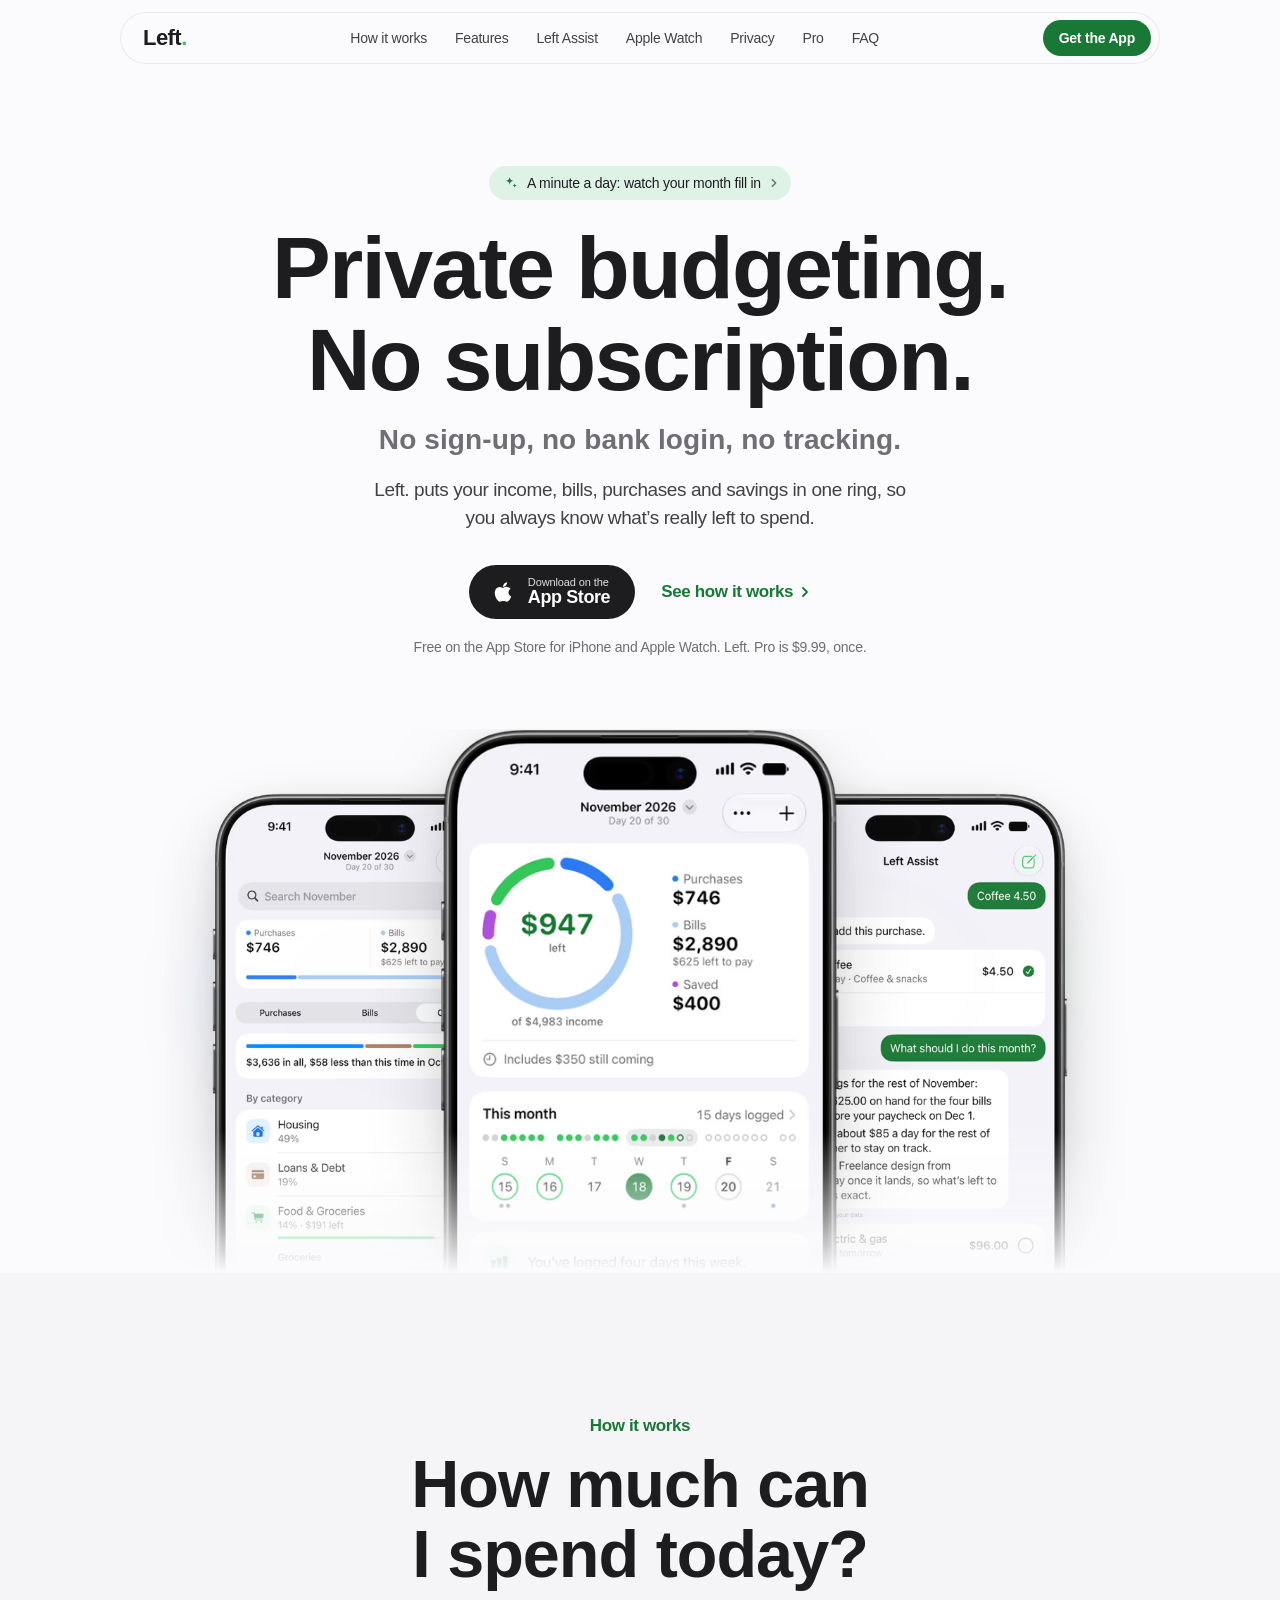
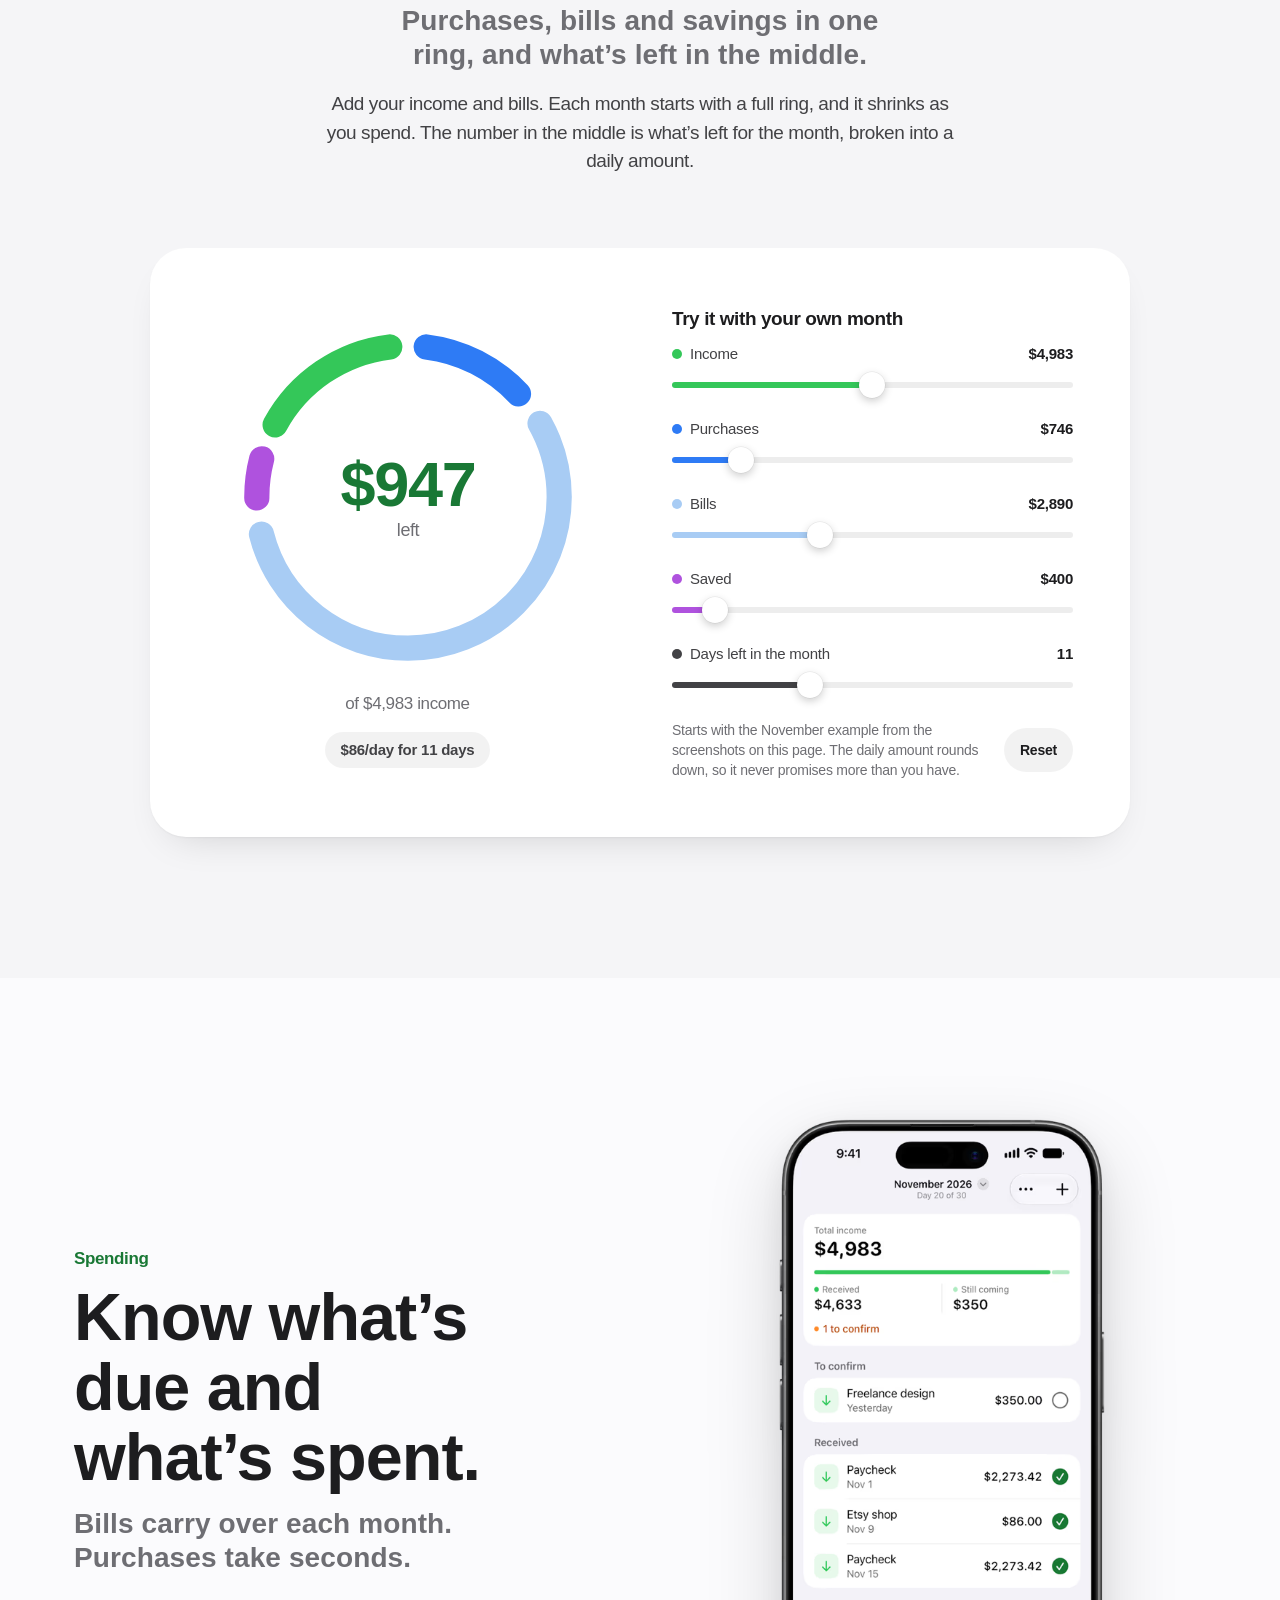
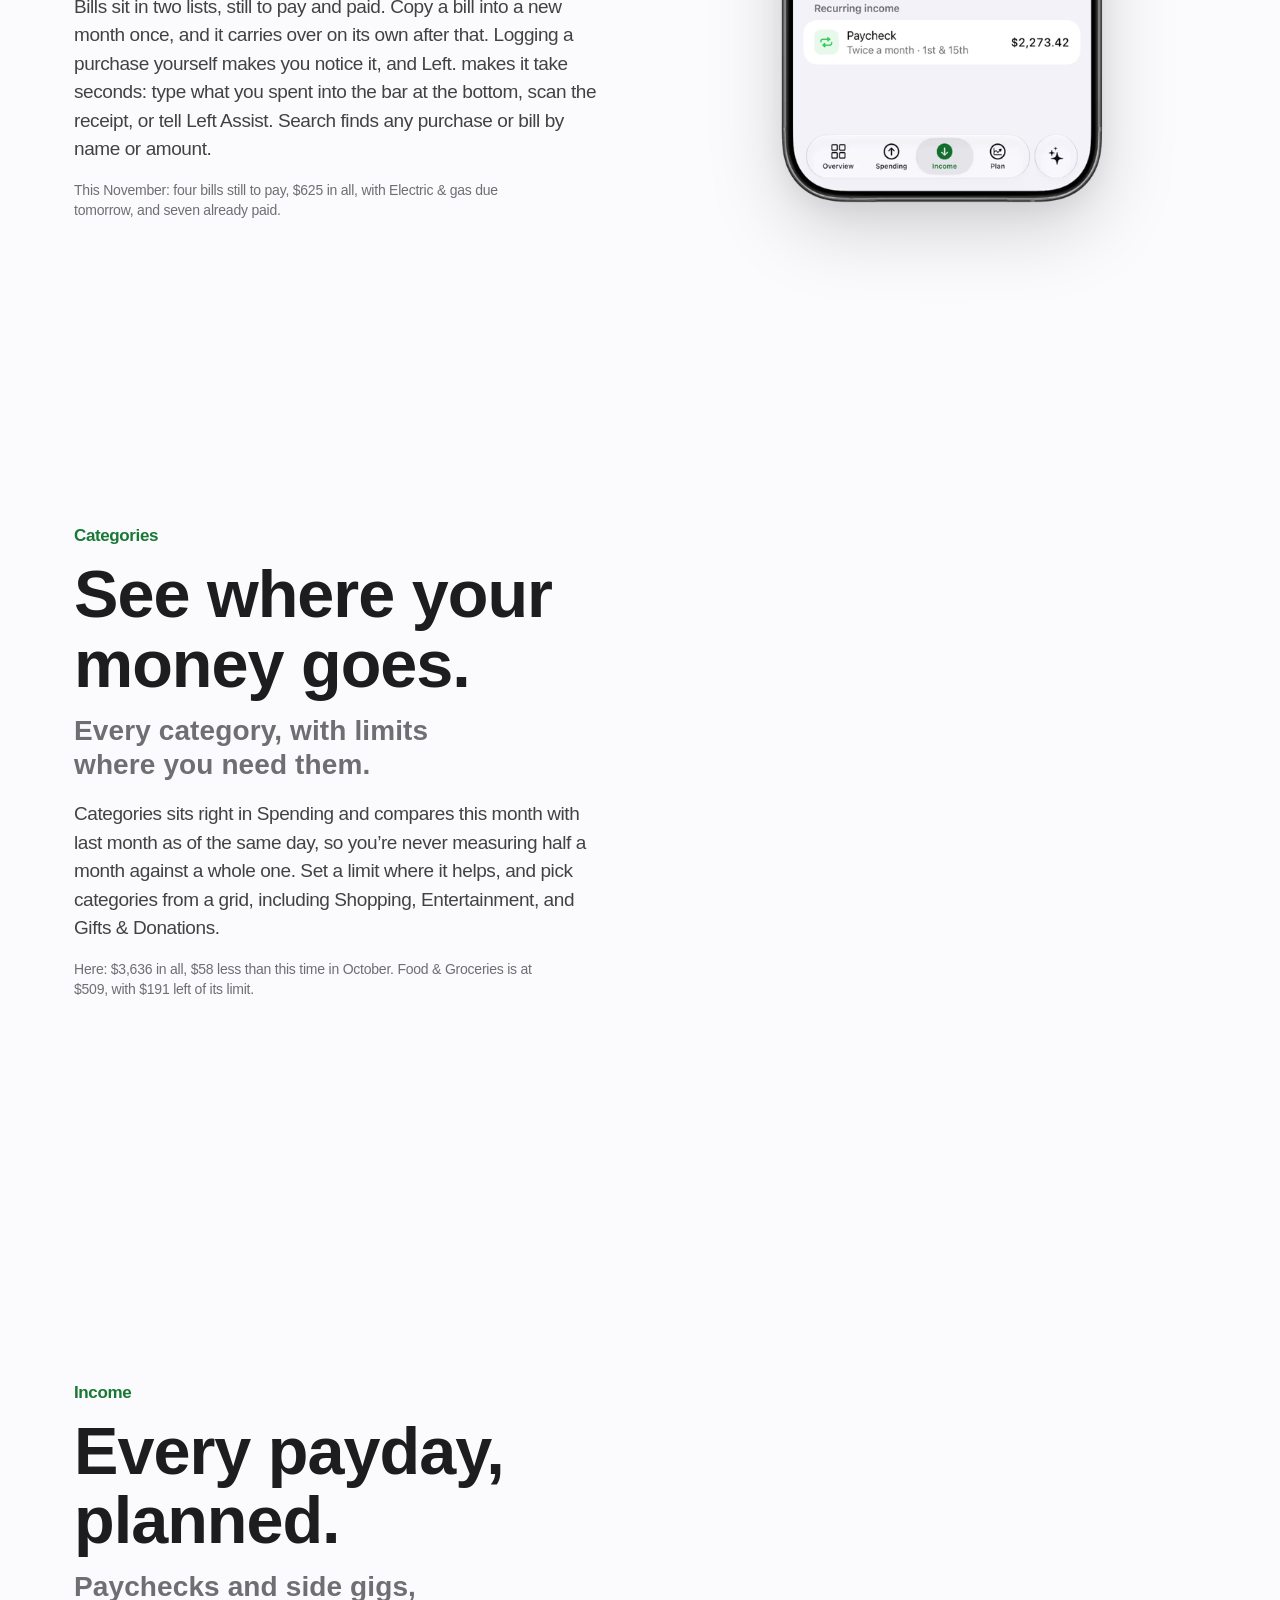
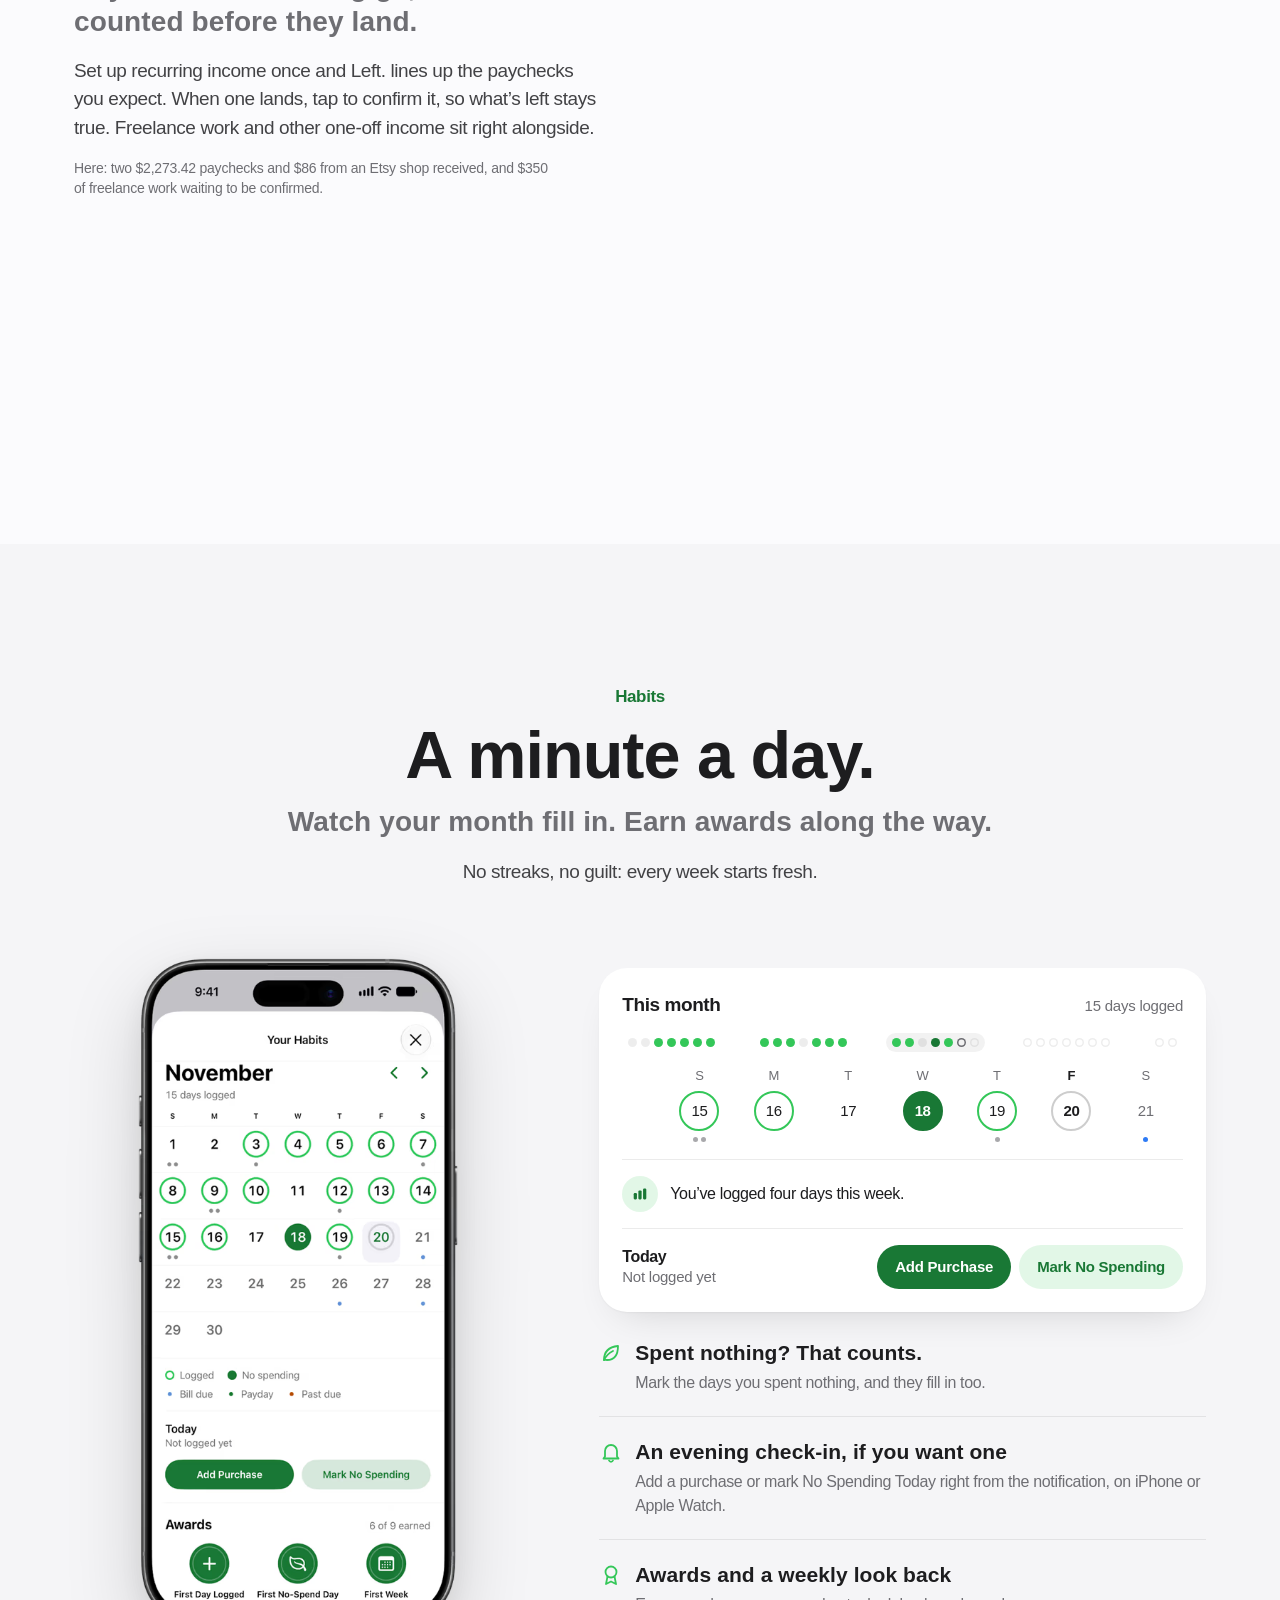
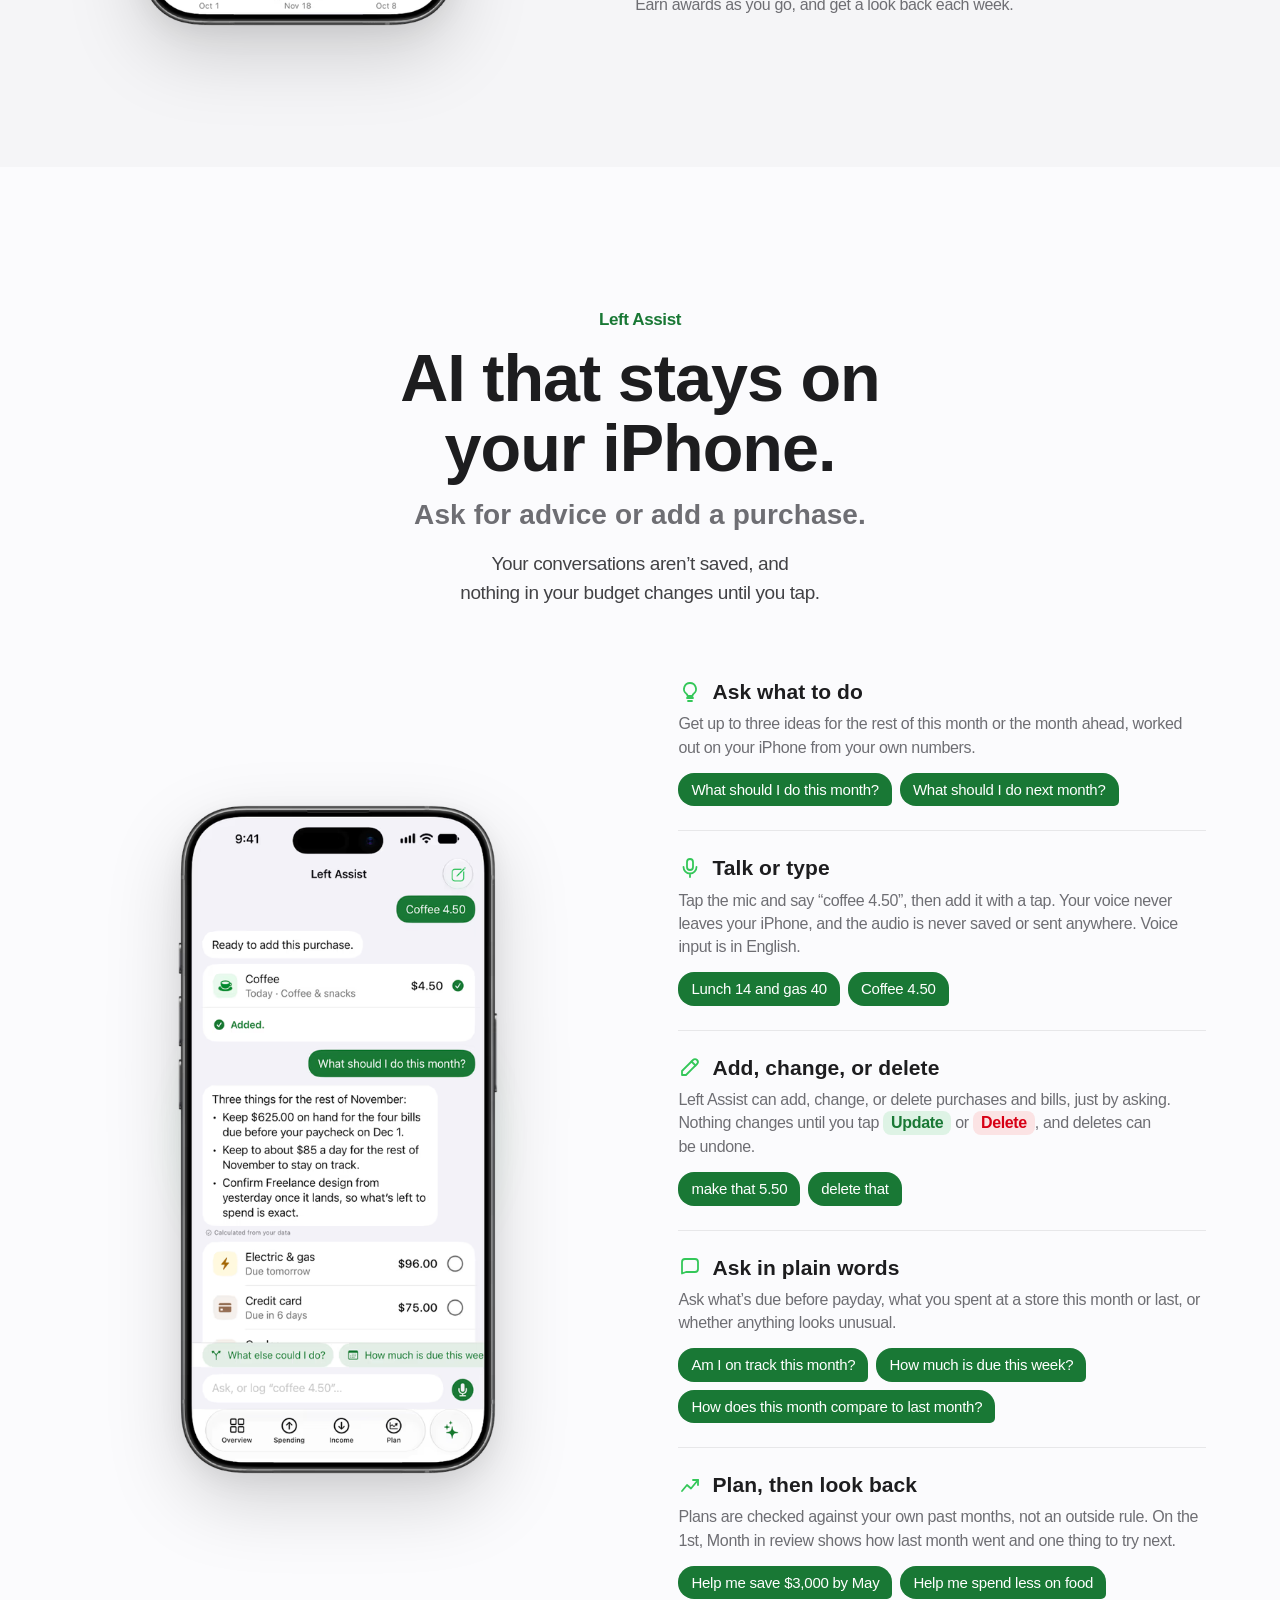
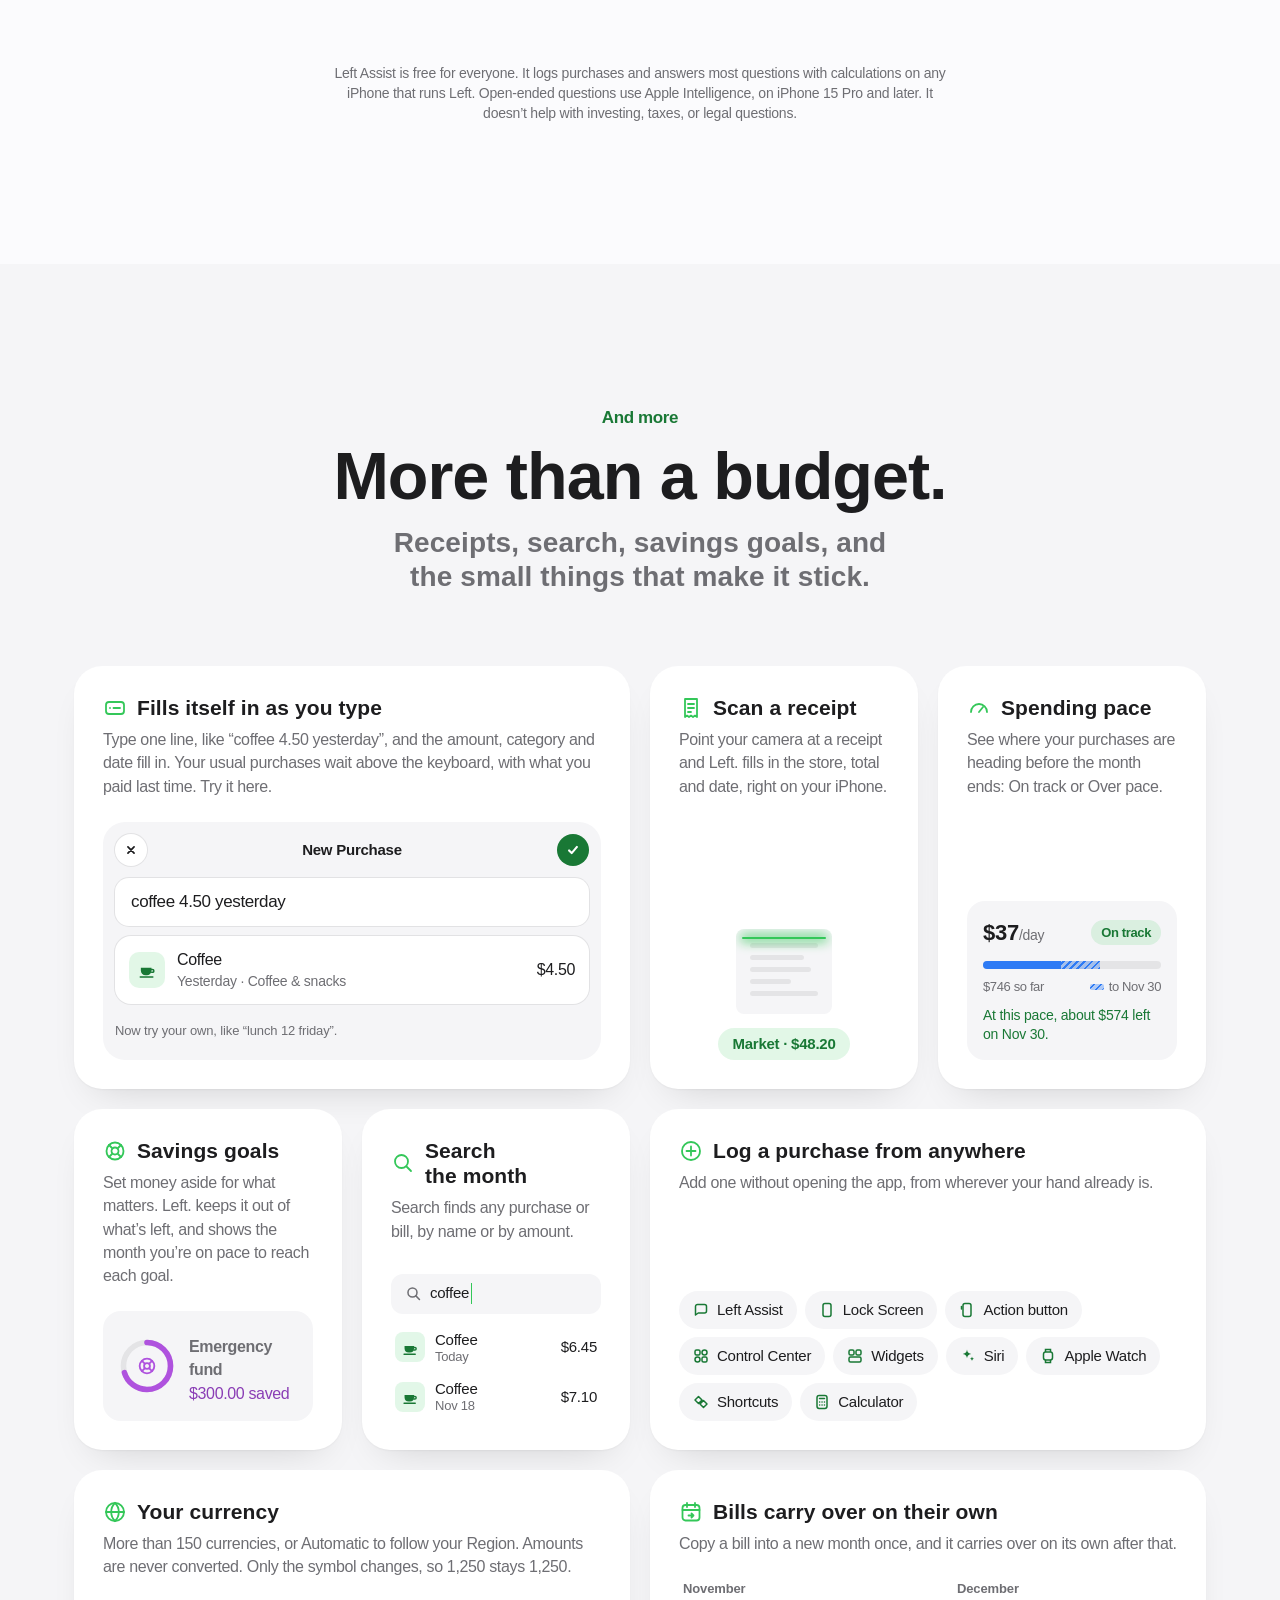
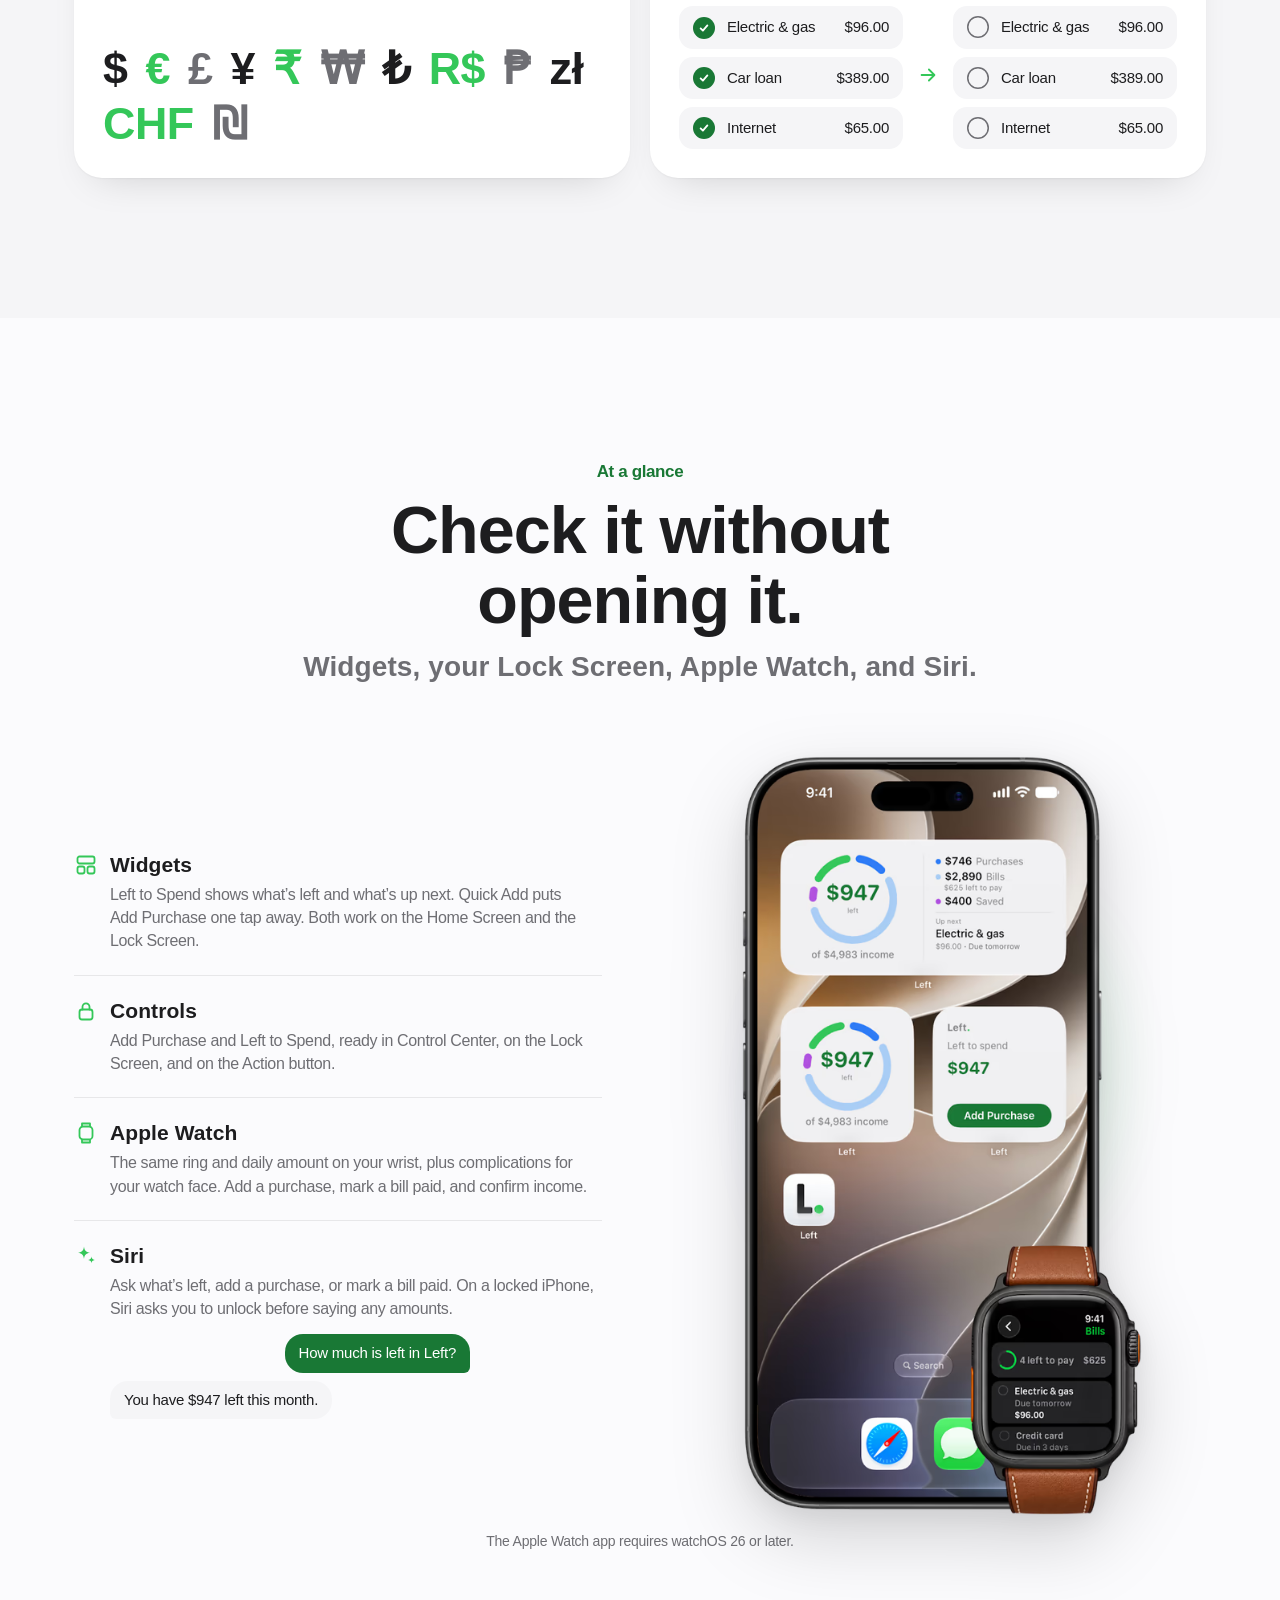
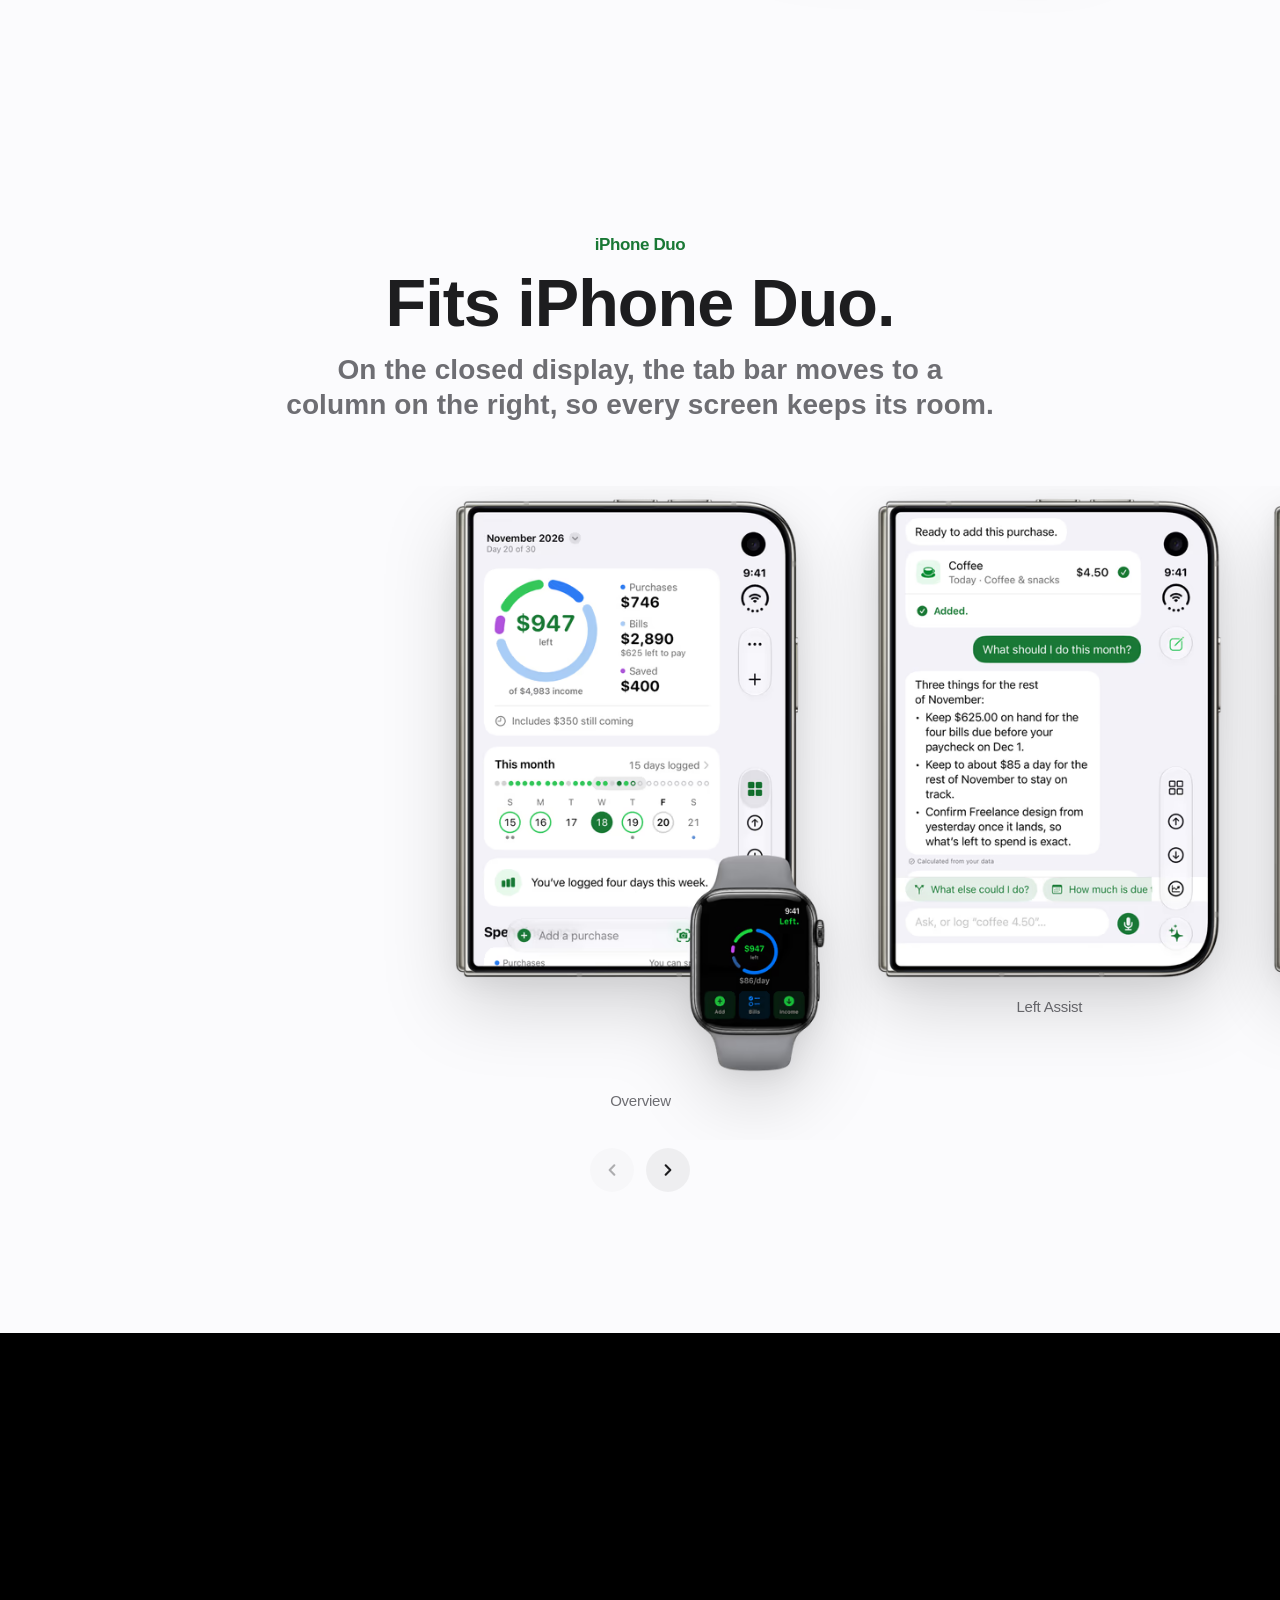
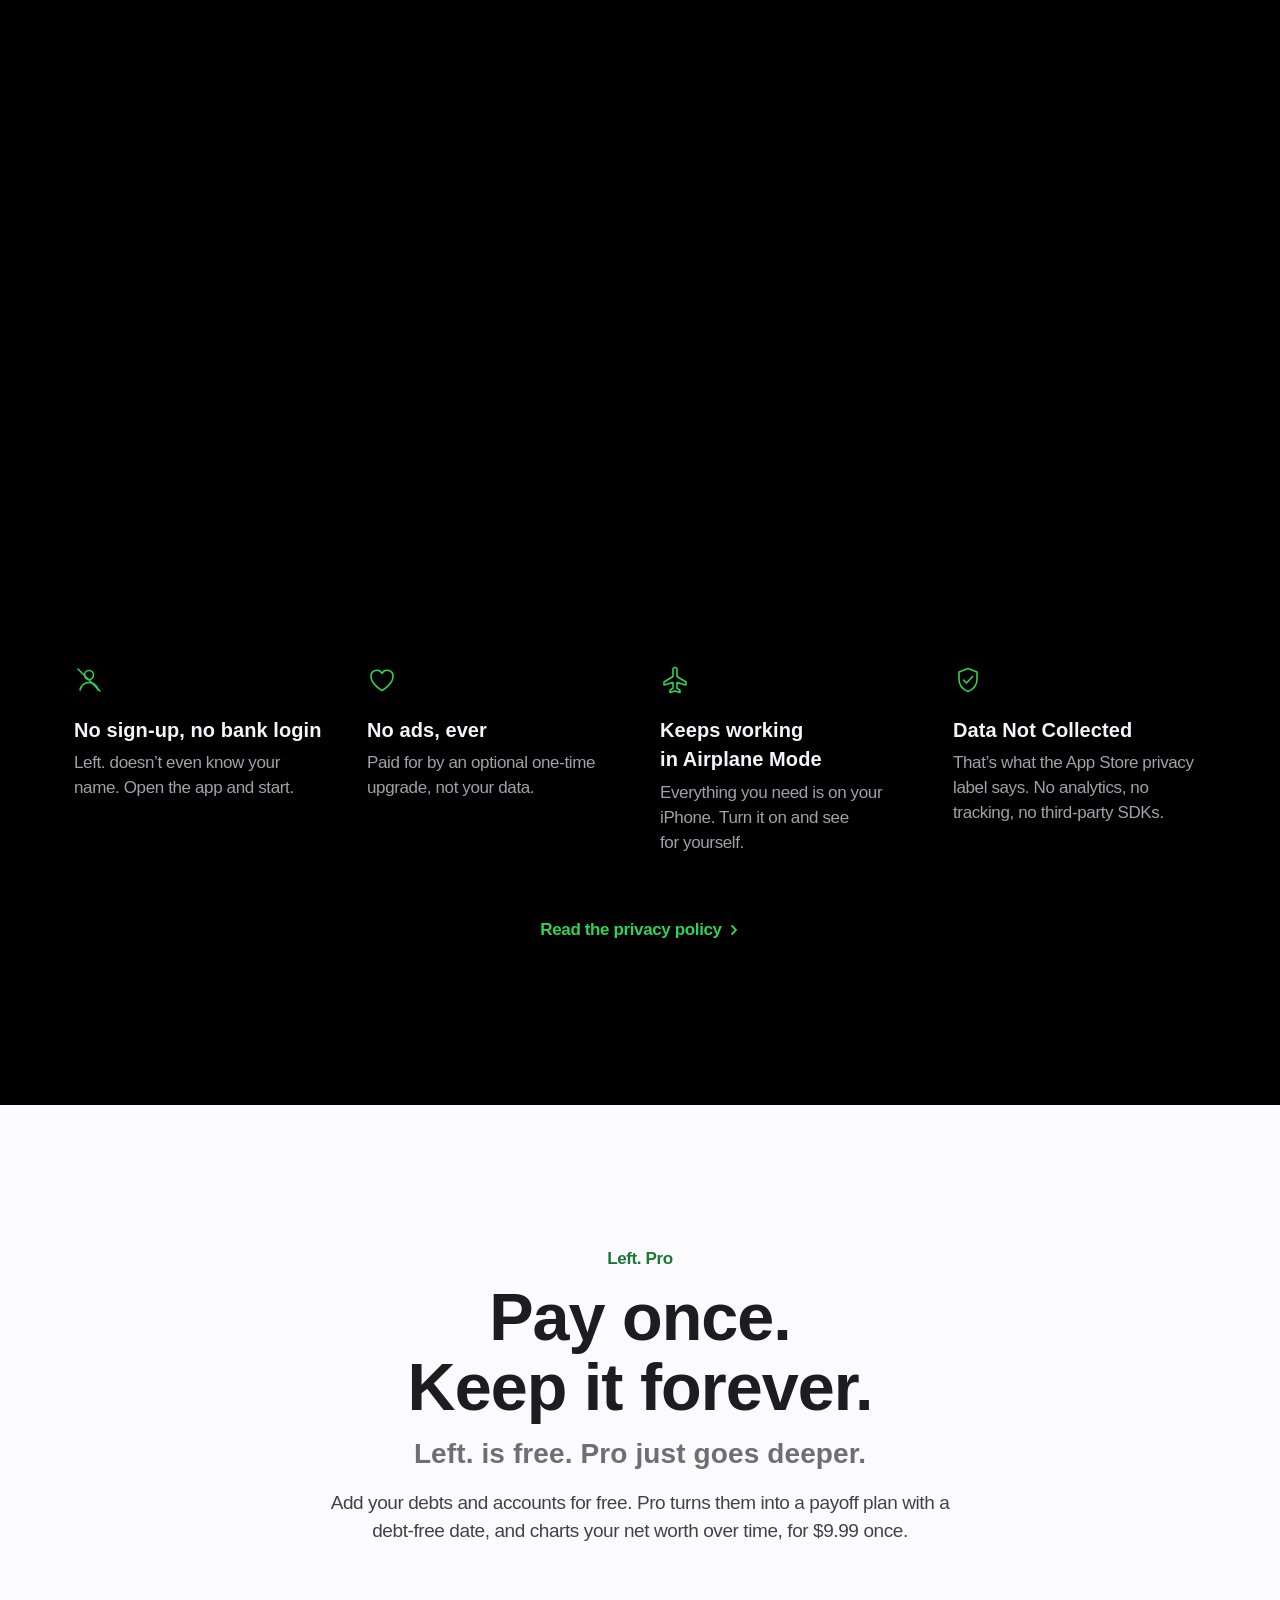
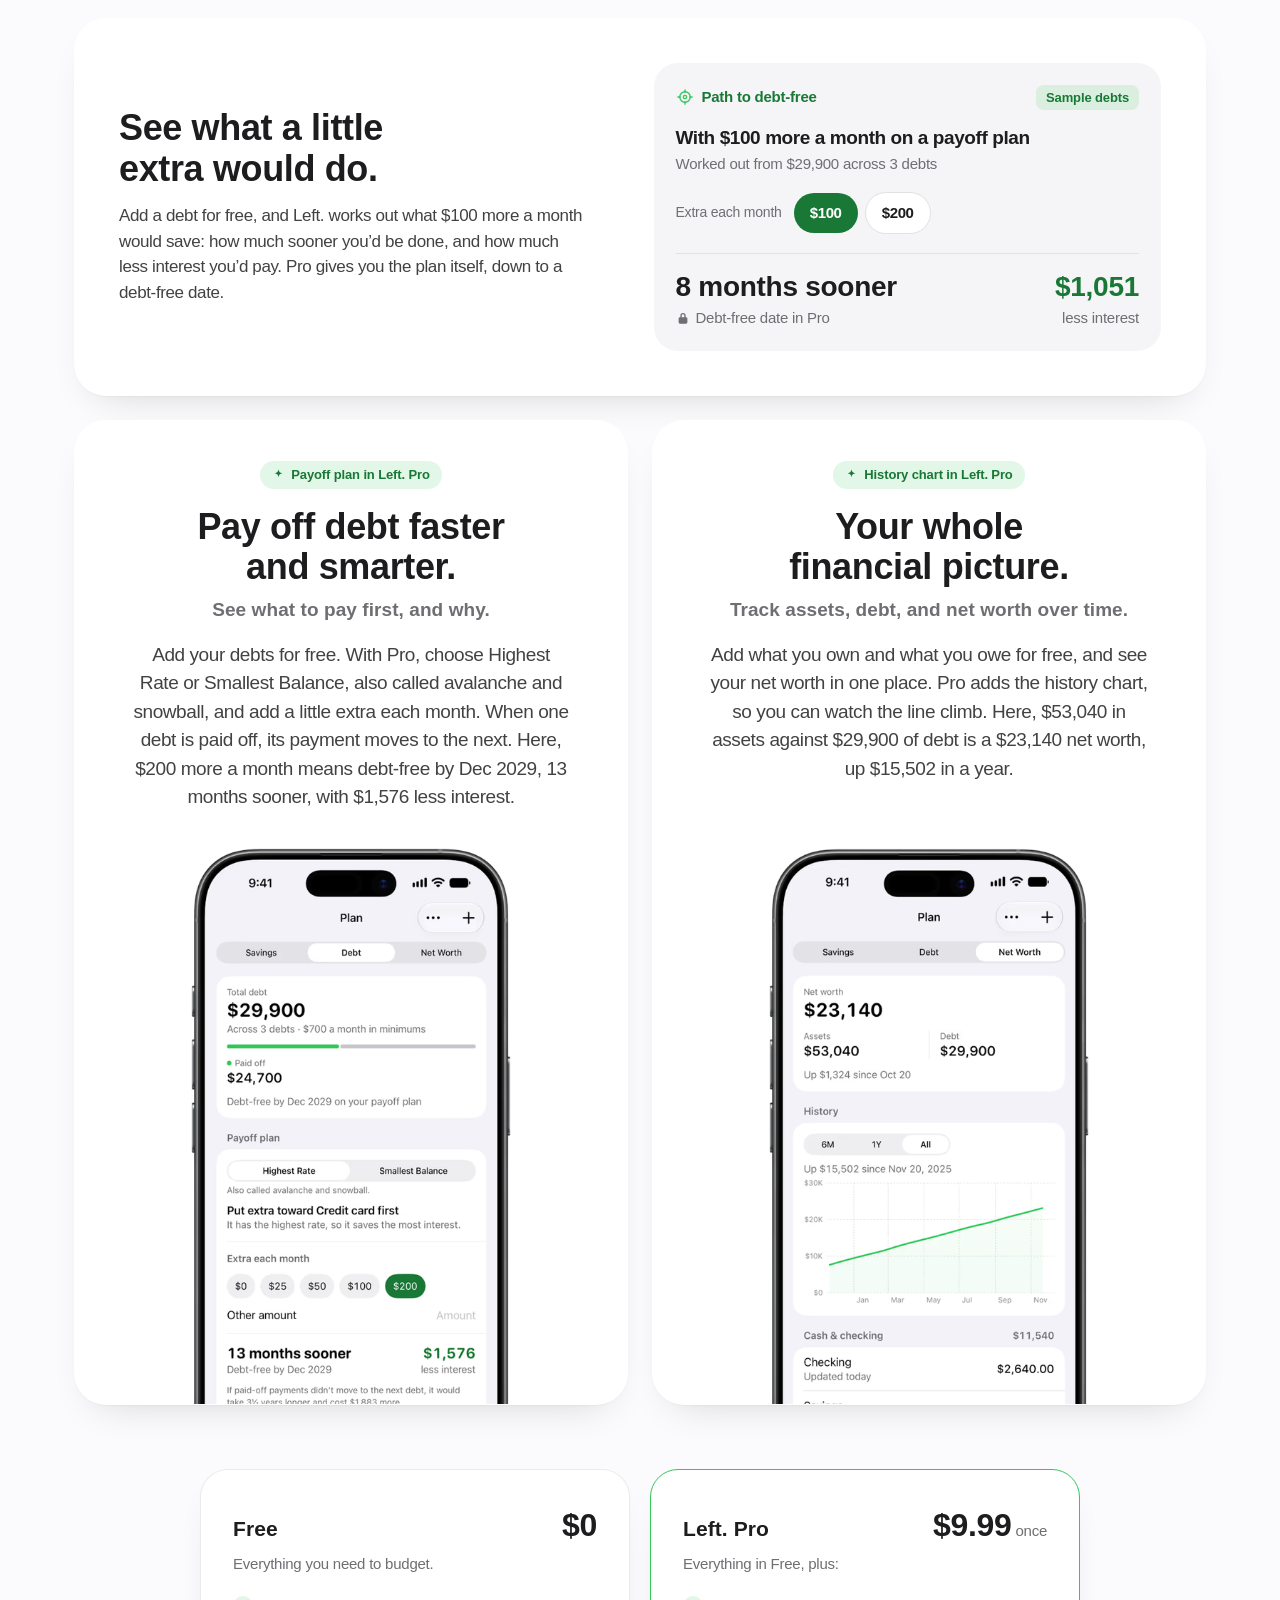
==== commit dc6c1783: "Match the demo ring to the 3.4 Overview: amount with "left", income line below, clean gaps" ====
--- a/index.html
+++ b/index.html
@@ -624,9 +624,13 @@
       position: relative;
       width: min(360px, 100%);
       aspect-ratio: 1;
+      container-type: inline-size;   /* the amount is sized from the ring's width */
     }
     .ring { width: 100%; height: 100%; display: block; overflow: visible; }
     .ring-track { fill: none; stroke: var(--track); }
+    /* Like the app, the month's ring has clean gaps: its track only shows while there's nothing to draw */
+    .ring-box .ring-track, .mini-ring .ring-track { stroke: transparent; transition: stroke .3s ease; }
+    .ring-box.empty .ring-track { stroke: var(--track); }
     .seg {
       fill: none;
       stroke-linecap: round;
@@ -645,43 +649,40 @@
       align-items: center;
       justify-content: center;
       text-align: center;
-      gap: 2px;
-    }
-    .ring-label {
-      display: inline-flex;
-      align-items: center;
-      gap: 6px;
-      font-size: 0.9375rem;
-      color: var(--muted);
-      letter-spacing: var(--track-small);
-    }
-    .ring-label::before {
-      content: '';
-      width: 8px;
-      height: 8px;
-      border-radius: 50%;
-      background: var(--green);
-    }
-    .ring-box.over .ring-label::before { background: var(--red-text); }
+      gap: 4px;
+    }
+    /* The amount, with a small "left" (or "over") under it */
     .ring-amount {
-      font-size: clamp(2.75rem, 5.4vw, 3.75rem);
+      font-size: clamp(2.25rem, 6vw, 4rem);
+      font-size: 17.5cqi;
       font-weight: 700;
-      line-height: 1.05;
+      line-height: 1;
       color: var(--green-text);
       letter-spacing: -0.02em;
       font-variant-numeric: tabular-nums;
     }
-    .ring-box.over .ring-amount { color: var(--red-text); }
+    .ring-label {
+      font-size: 1.125rem;
+      line-height: 1.2;
+      color: var(--muted);
+      letter-spacing: var(--track-body);
+    }
+    /* Seven characters, like $10,000, still have to fit inside the ring */
+    .ring-amount.long { font-size: clamp(1.75rem, 4.6vw, 3.25rem); font-size: 14.5cqi; }
+    .ring-box.over .ring-amount, .ring-box.over .ring-label { color: var(--red-text); }
+    .ring-box.empty .ring-amount { display: none; }
     .ring-box.empty .ring-label { font-size: 1.1875rem; color: var(--fg); }
-    .ring-box.empty .ring-label::before, .ring-box.empty .ring-amount, .ring-box.empty .ring-of { display: none; }
+    /* The income line sits under the ring; it keeps its place while there's no income to show */
     .ring-of {
-      font-size: 0.9375rem;
+      margin-top: 14px;
+      font-size: 1.0625rem;
       color: var(--muted);
-      letter-spacing: var(--track-small);
+      letter-spacing: var(--track-body);
       font-variant-numeric: tabular-nums;
     }
+    .ring-box.empty + .ring-of { visibility: hidden; }
     .demo-daily {
-      margin-top: 22px;
+      margin-top: 16px;
       display: inline-flex;
       align-items: center;
       min-height: 36px;
@@ -2103,18 +2104,18 @@
         <div class="demo-visual">
           <div class="ring-box" id="demoRingBox">
             <svg class="ring" id="demoRing" viewBox="0 0 400 400" aria-hidden="true" data-gap="1.2">
-              <circle class="ring-track" cx="200" cy="200" r="168" stroke-width="30"/>
-              <circle class="seg seg-purchases" cx="200" cy="200" r="168" stroke-width="30" pathLength="100" transform="rotate(-90 200 200)"/>
-              <circle class="seg seg-bills" cx="200" cy="200" r="168" stroke-width="30" pathLength="100" transform="rotate(-90 200 200)"/>
-              <circle class="seg seg-saved" cx="200" cy="200" r="168" stroke-width="30" pathLength="100" transform="rotate(-90 200 200)"/>
-              <circle class="seg seg-left" cx="200" cy="200" r="168" stroke-width="30" pathLength="100" transform="rotate(-90 200 200)"/>
+              <circle class="ring-track" cx="200" cy="200" r="168" stroke-width="28"/>
+              <circle class="seg seg-purchases" cx="200" cy="200" r="168" stroke-width="28" pathLength="100" transform="rotate(-90 200 200)"/>
+              <circle class="seg seg-bills" cx="200" cy="200" r="168" stroke-width="28" pathLength="100" transform="rotate(-90 200 200)"/>
+              <circle class="seg seg-saved" cx="200" cy="200" r="168" stroke-width="28" pathLength="100" transform="rotate(-90 200 200)"/>
+              <circle class="seg seg-left" cx="200" cy="200" r="168" stroke-width="28" pathLength="100" transform="rotate(-90 200 200)"/>
             </svg>
             <div class="ring-center">
-              <span class="ring-label" id="demoLabel">Left to spend</span>
               <span class="ring-amount" id="demoLeft">$947</span>
-              <span class="ring-of" id="demoOf">of $4,983 income</span>
+              <span class="ring-label" id="demoLabel">left</span>
             </div>
           </div>
+          <p class="ring-of" id="demoOf">of $4,983 income</p>
           <p class="demo-daily" id="demoDaily">$86/day for 11 days</p>
         </div>
 
@@ -3051,7 +3052,7 @@
           });
 
           const left = v.income - v.purchases - v.bills - v.saved;
-          // With no income there's nothing to split yet, so the ring is just its track
+          // With no income there's nothing to split yet, so the ring is just its grey track
           drawRing(ring, v.income === 0 ? [0, 0, 0, 0] : [v.purchases, v.bills, v.saved, Math.max(left, 0)]);
           ofEl.textContent = `of ${fmt.format(v.income)} income`;
           box.classList.toggle('empty', v.income === 0);
@@ -3061,24 +3062,24 @@
             box.classList.remove('over');
             label.textContent = 'Add income to start';
             leftEl.textContent = '';
-            ofEl.textContent = '';
             daily.textContent = 'Add your income and the ring fills up';
             summary = 'Add income to start.';
           } else if (left >= 0) {
             box.classList.remove('over');
-            label.textContent = 'Left to spend';
+            label.textContent = 'left';
             leftEl.textContent = fmt.format(left);
             const perDay = Math.floor(left / v.days);
             daily.textContent = `${fmt.format(perDay)}/day for ${v.days} ${v.days === 1 ? 'day' : 'days'}`;
             summary = `Left to spend: ${fmt.format(left)}, about ${fmt.format(perDay)} a day.`;
           } else {
             box.classList.add('over');
-            // The label already says it, so the number is just the overrun
-            label.textContent = 'Over budget';
+            // The overrun, in red, with "over" where "left" was
+            label.textContent = 'over';
             leftEl.textContent = fmt.format(-left);
             daily.textContent = 'Spending is ahead of income this month';
             summary = `Over budget by ${fmt.format(-left)}.`;
           }
+          leftEl.classList.toggle('long', leftEl.textContent.length > 6);
           clearTimeout(liveTimer);
           liveTimer = setTimeout(() => { live.textContent = summary; }, 600);
         };
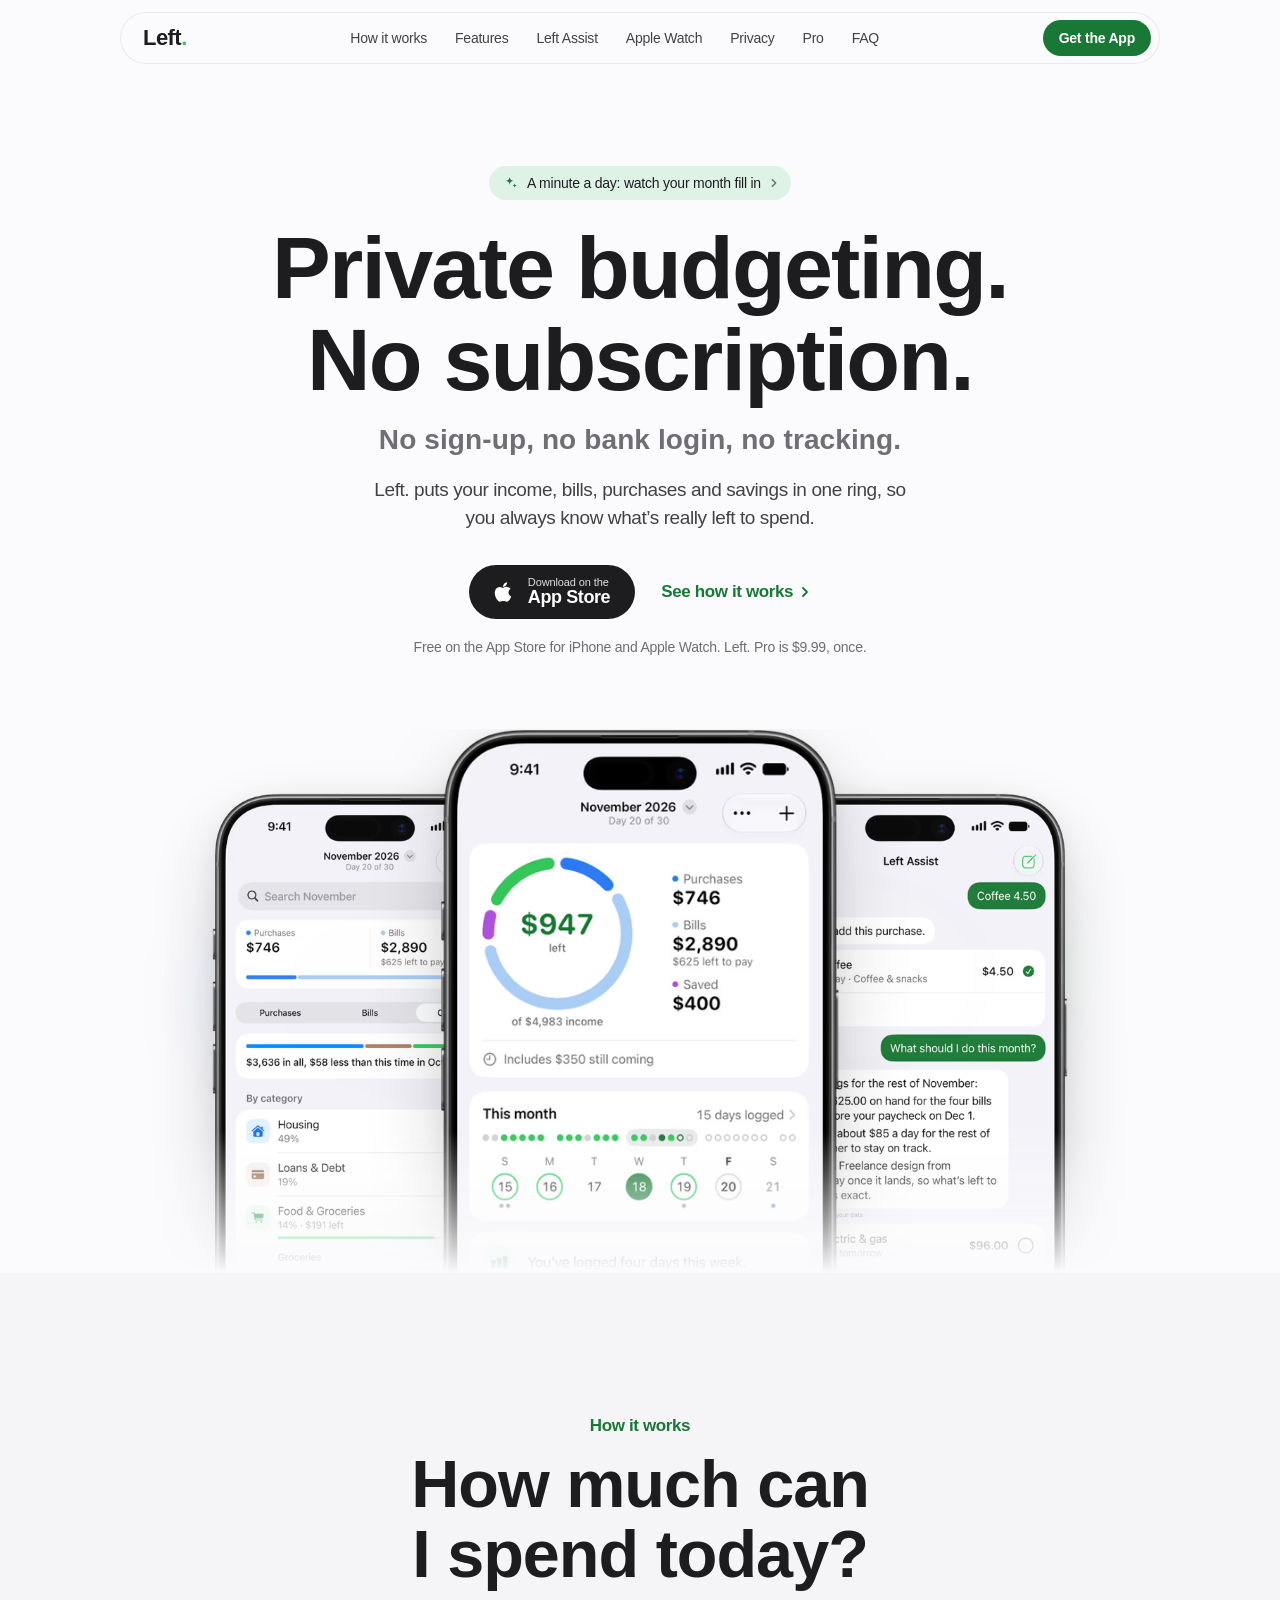
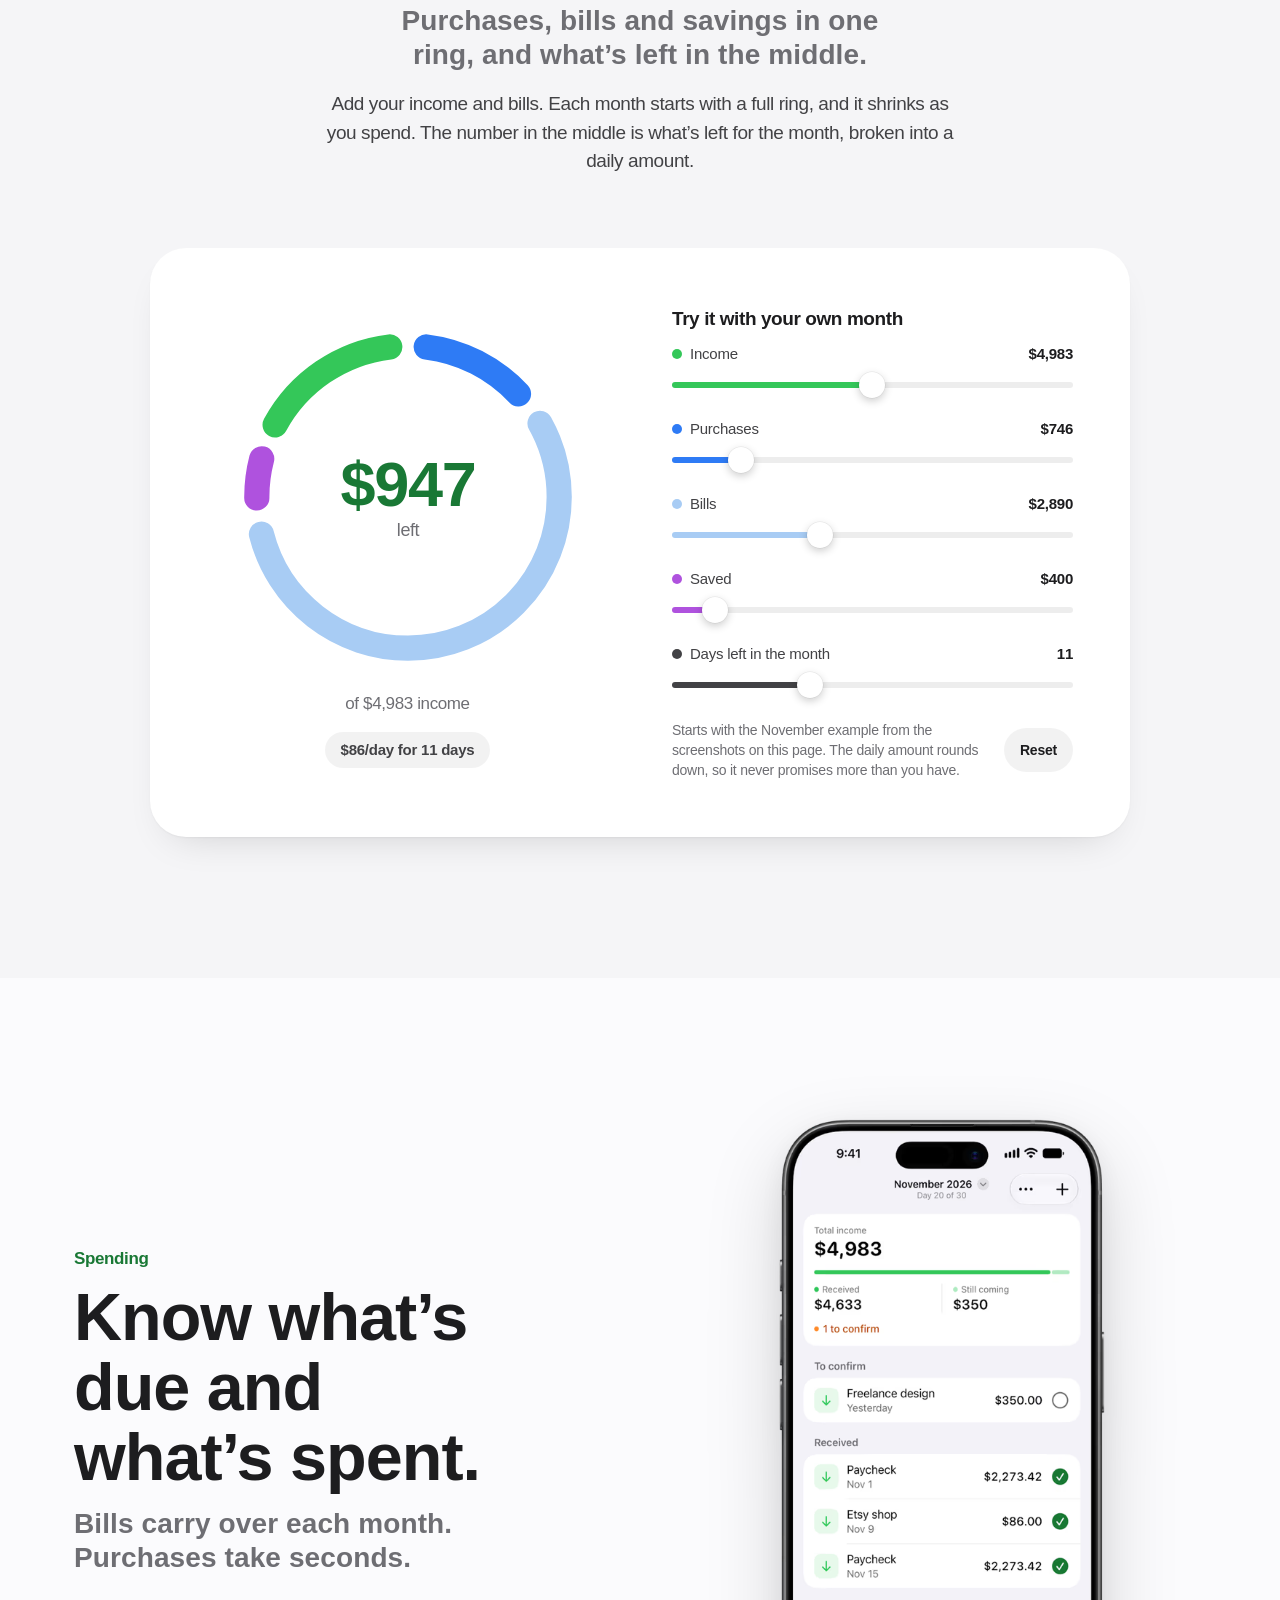
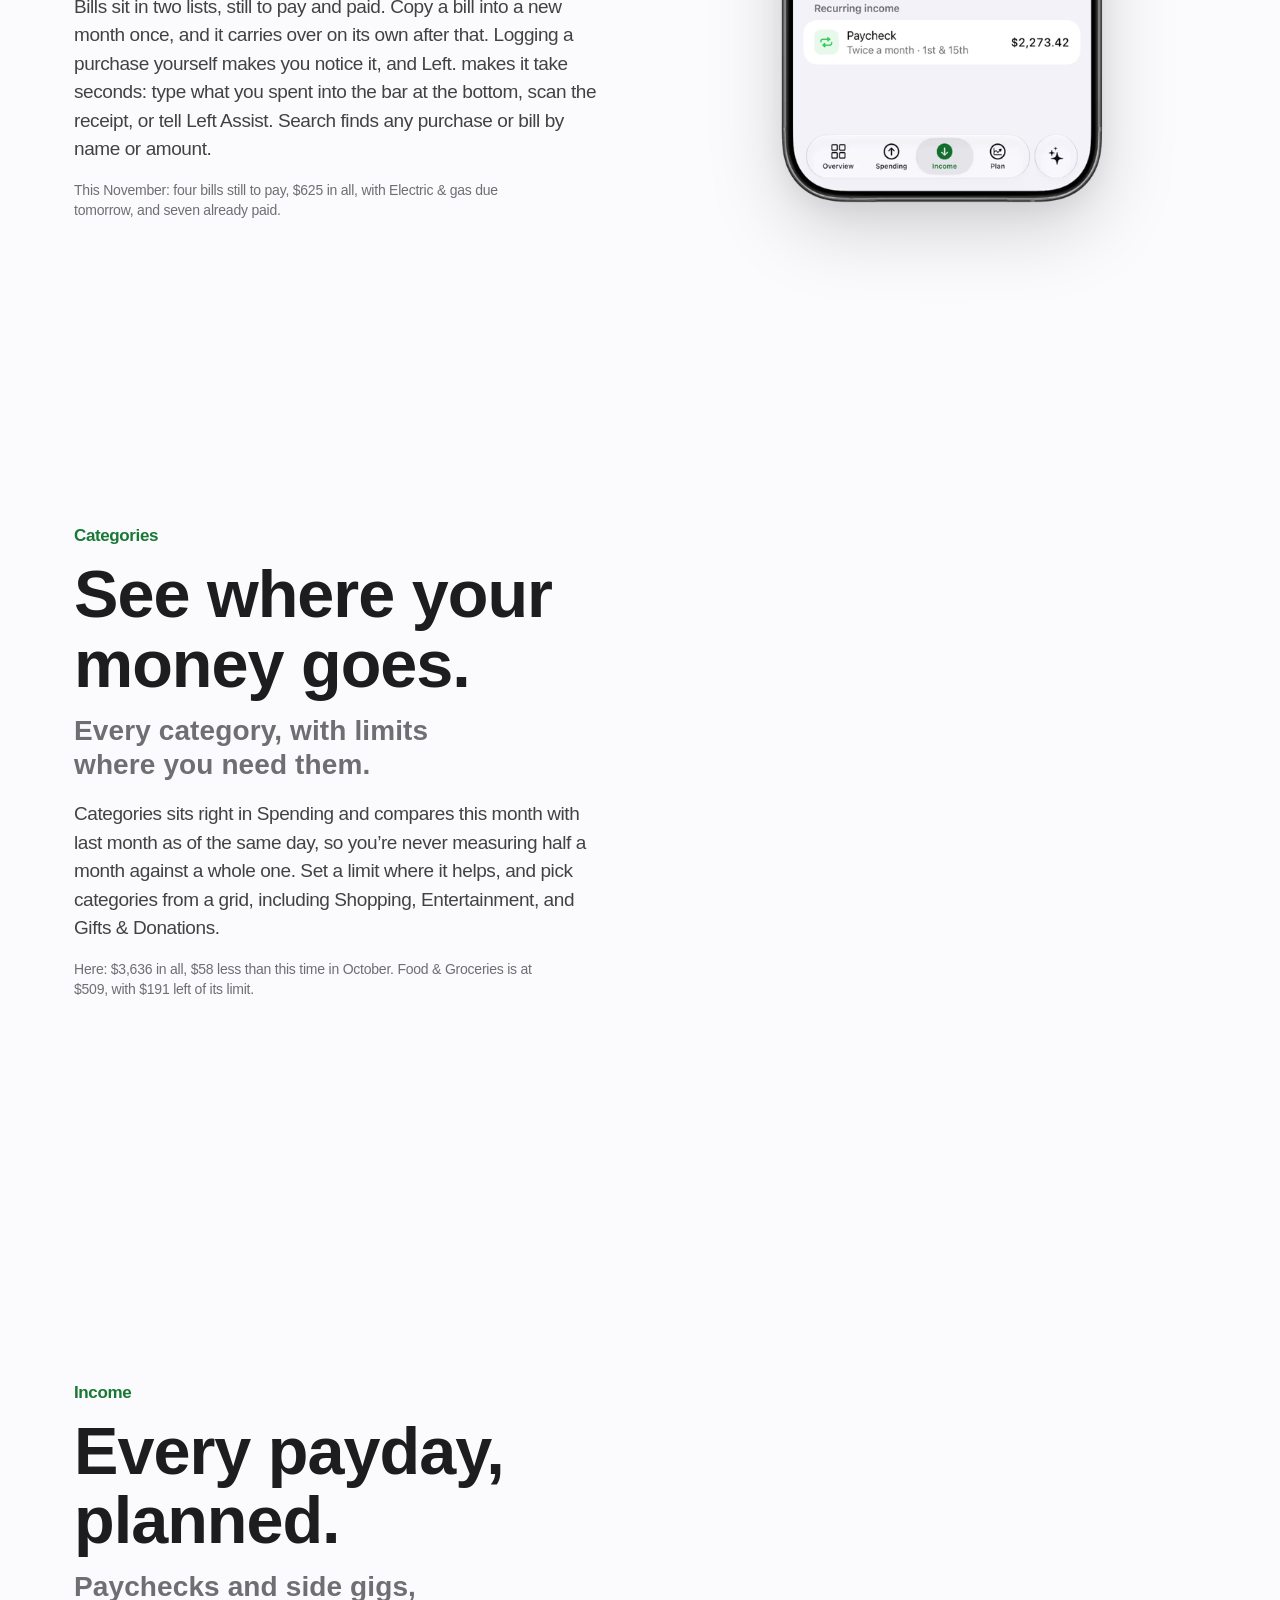
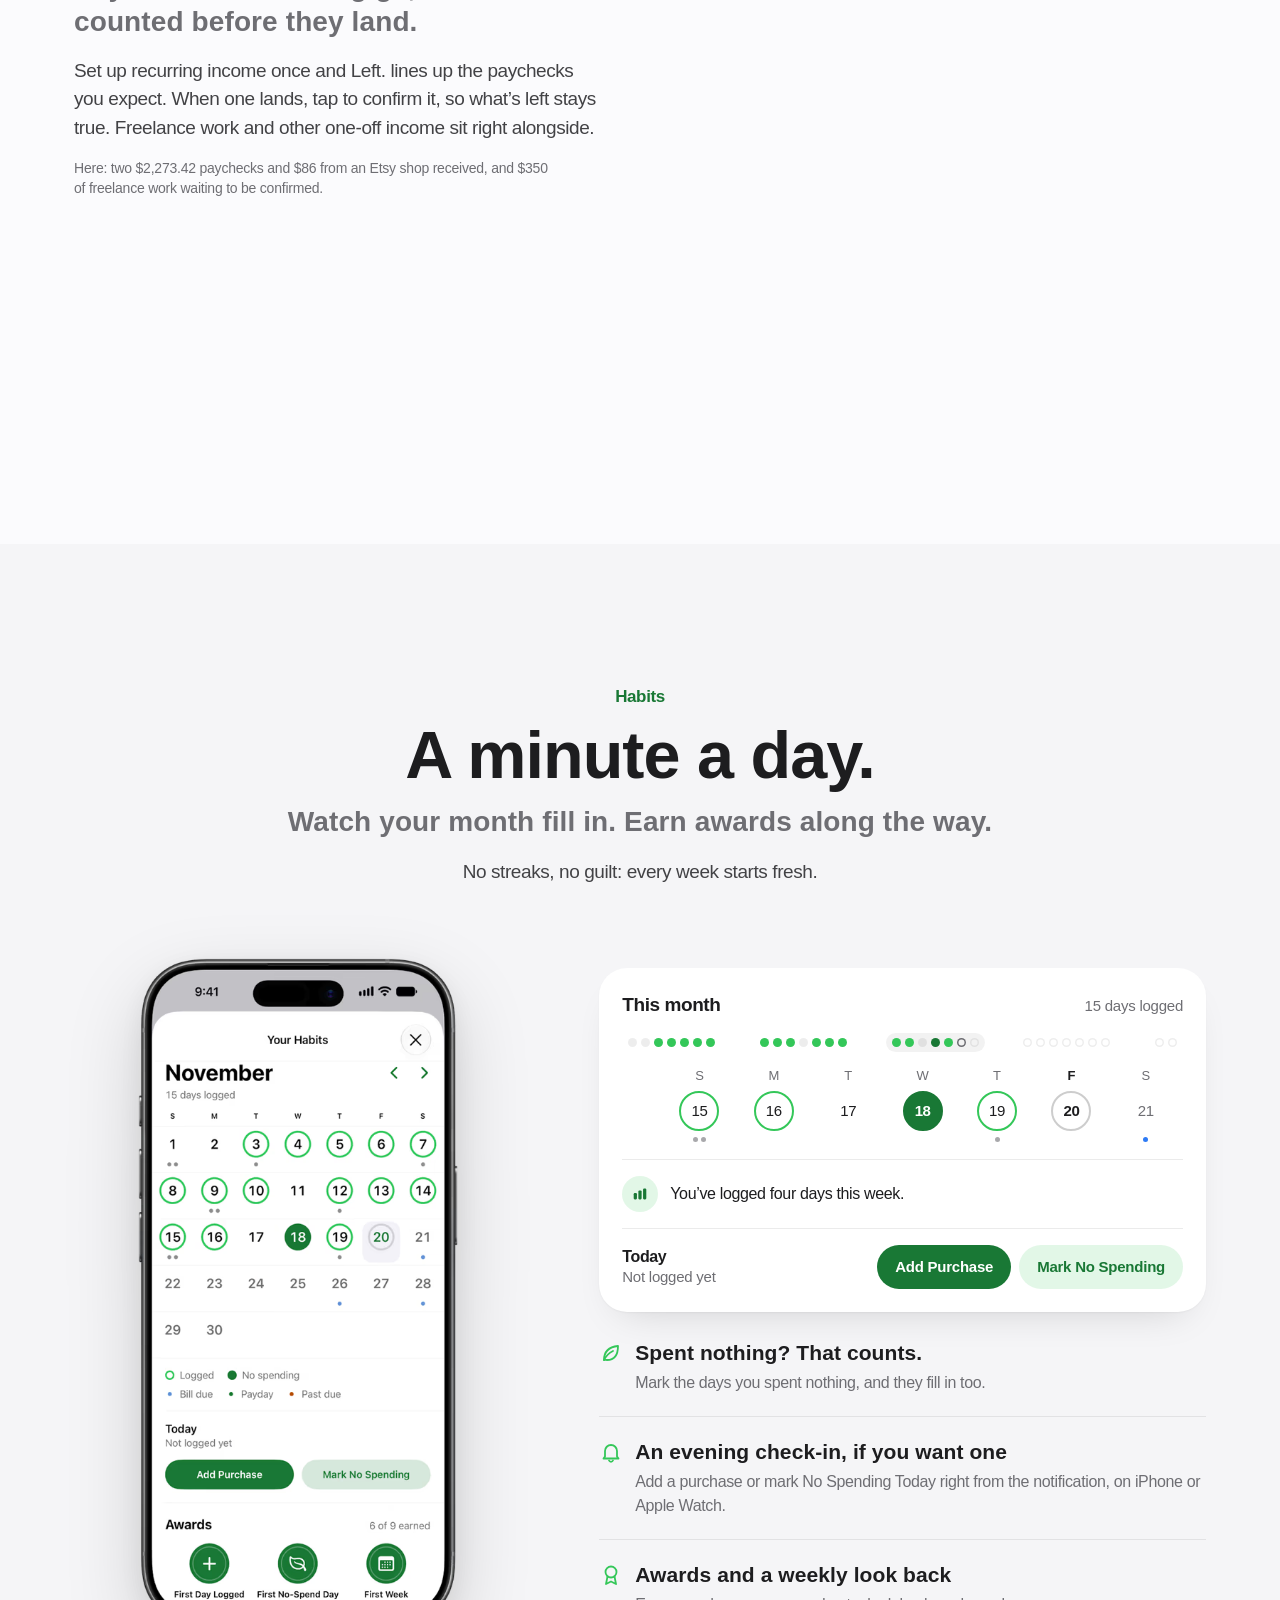
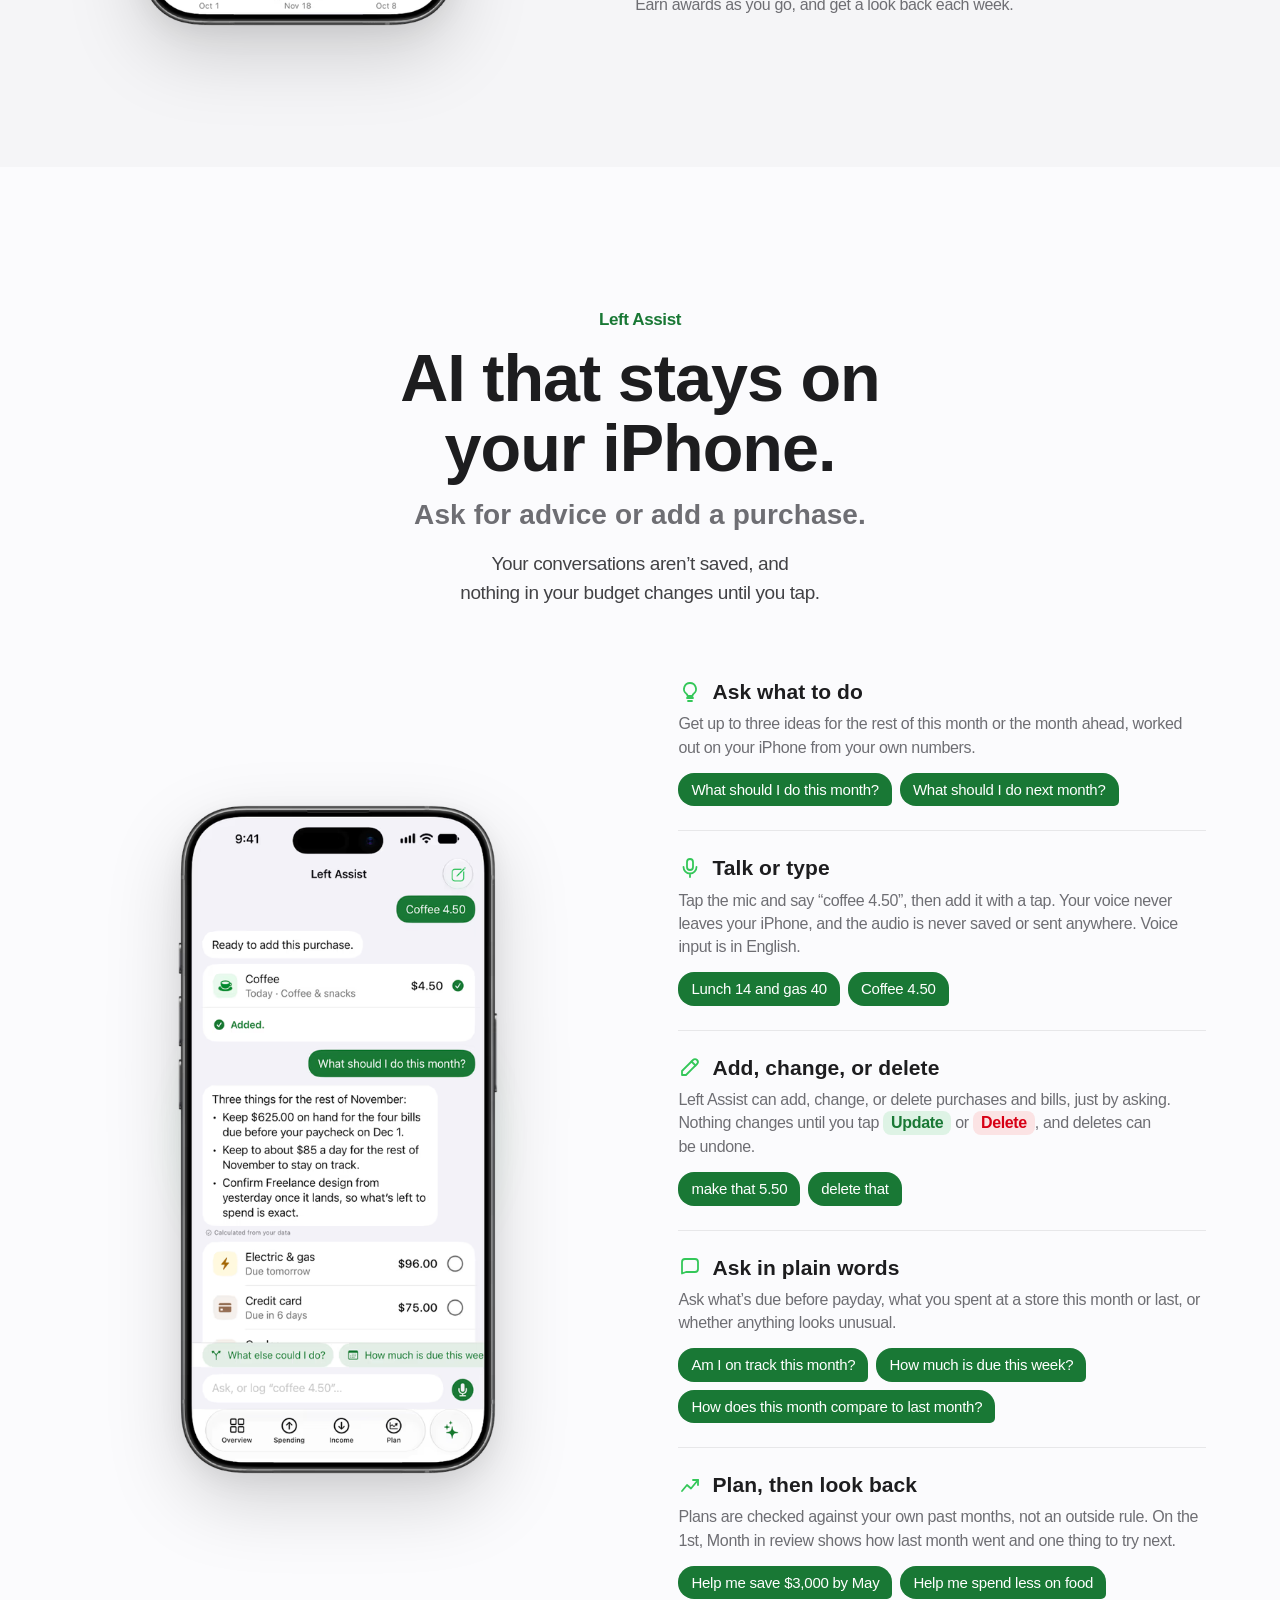
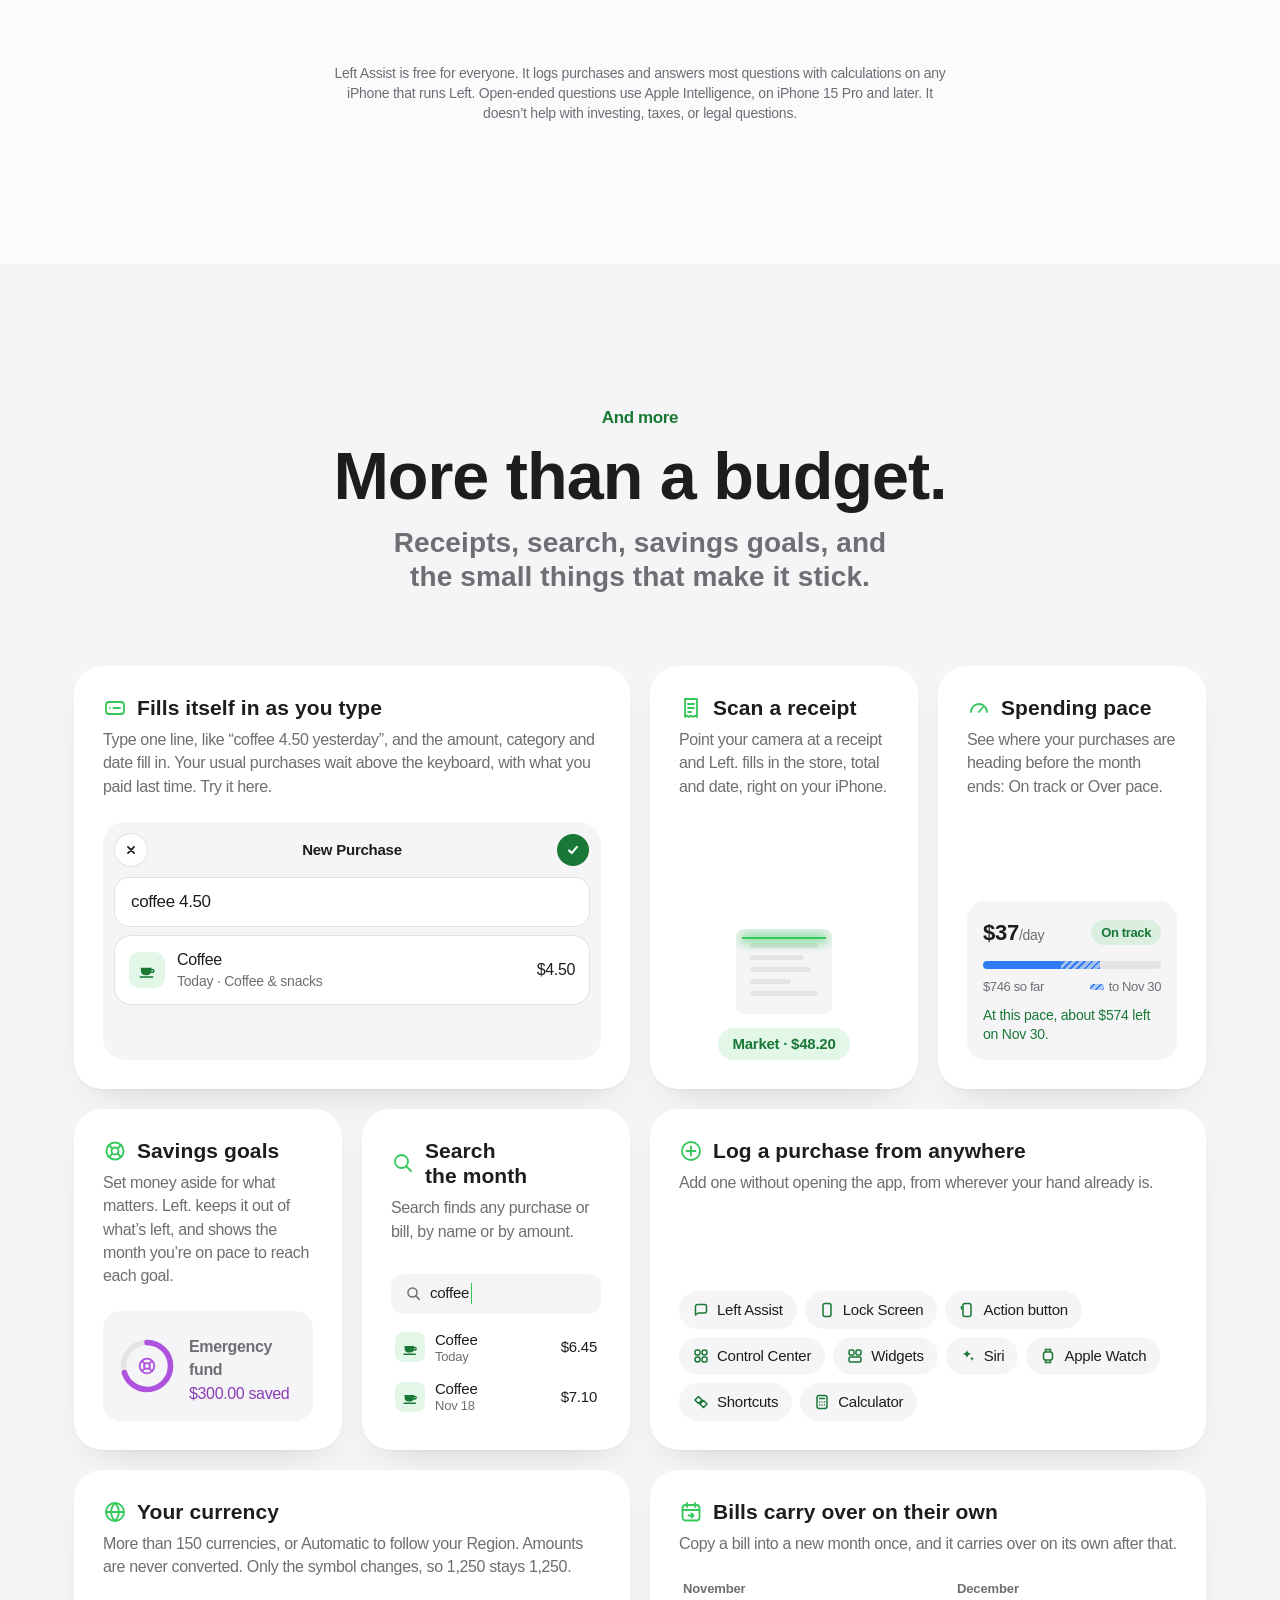
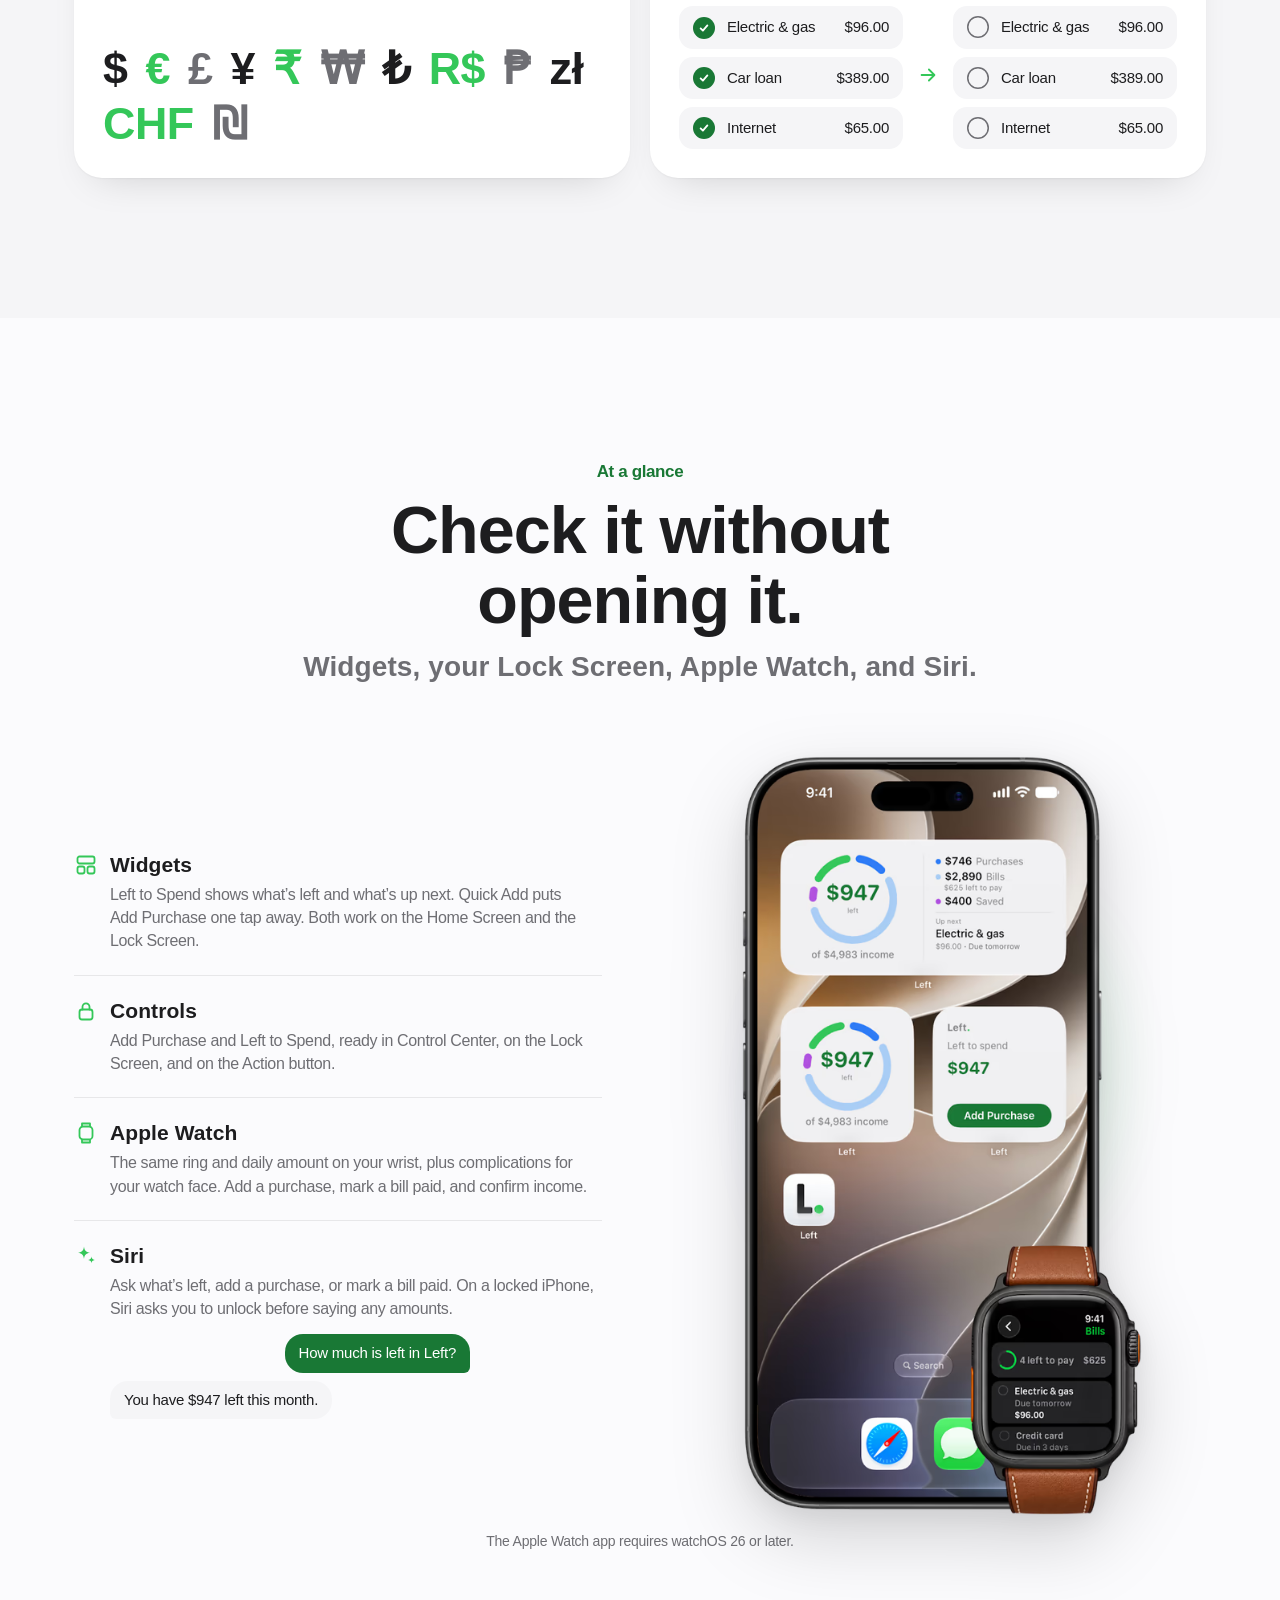
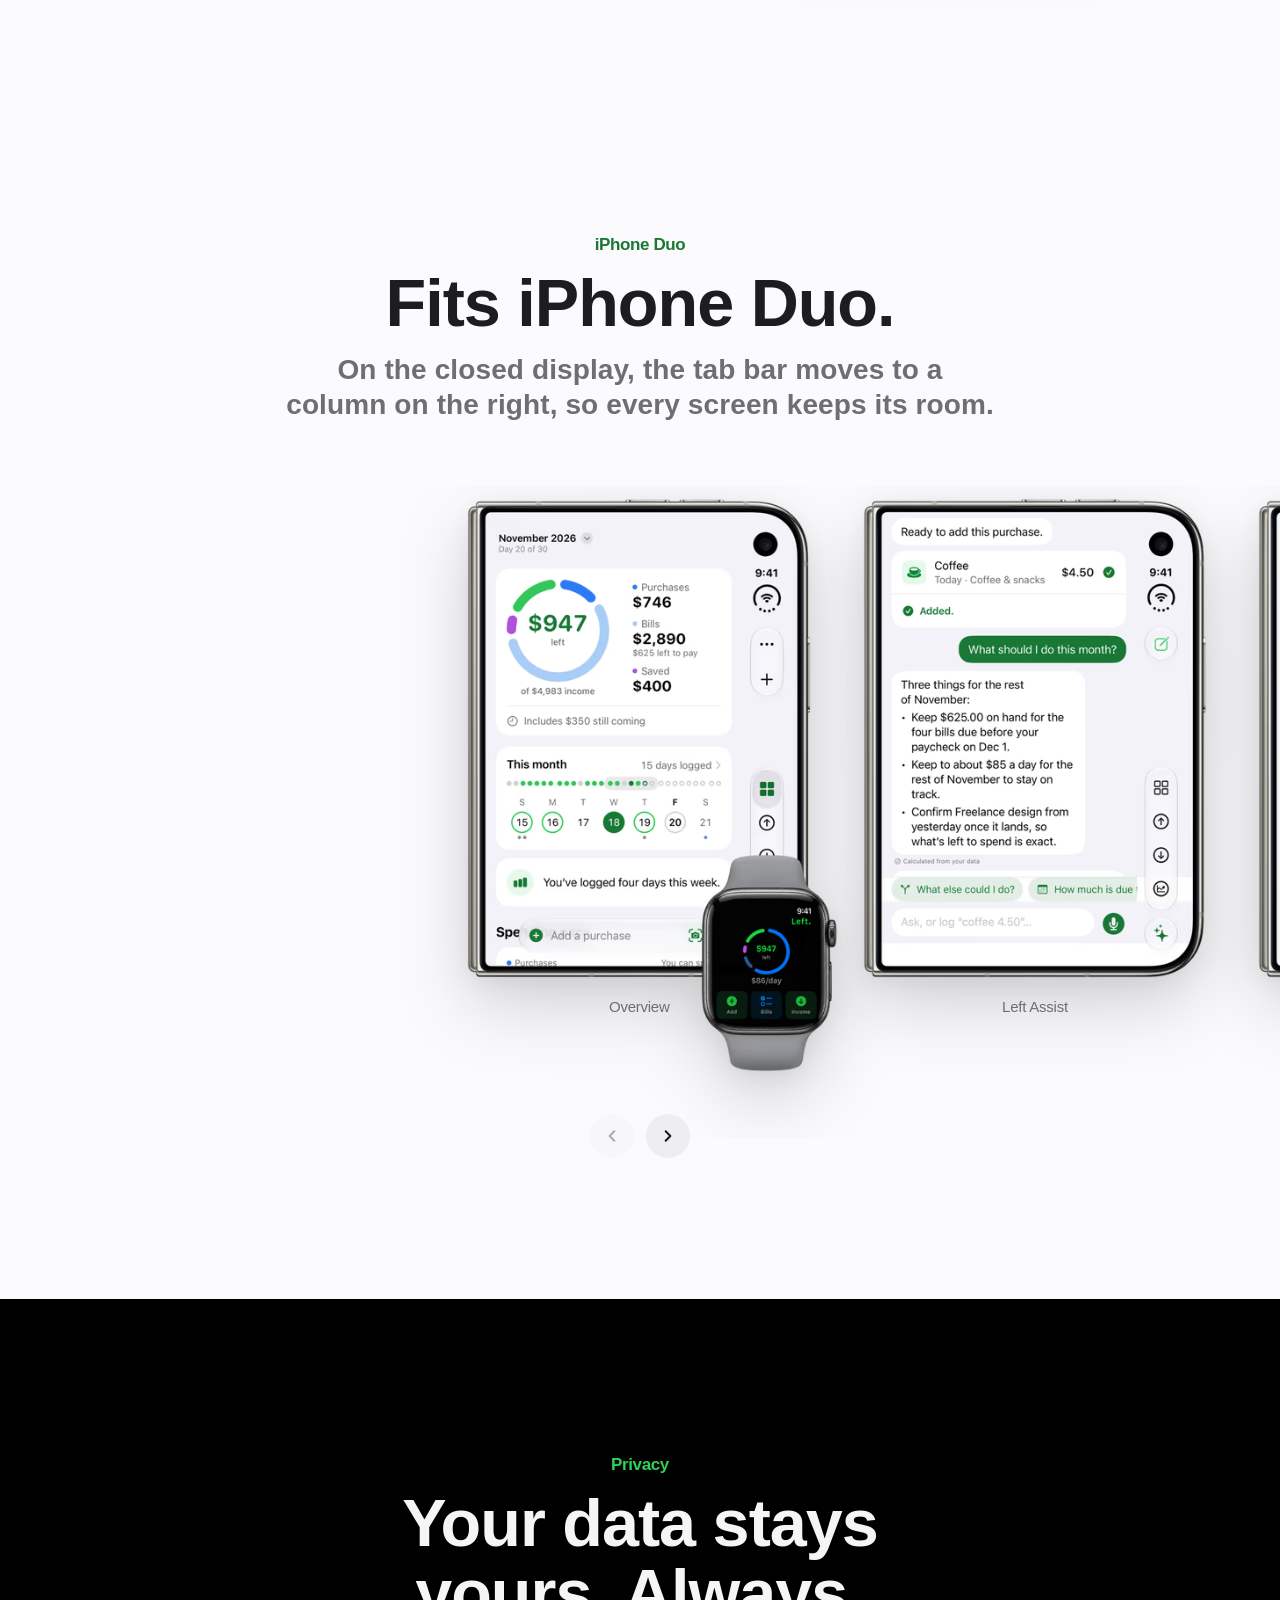
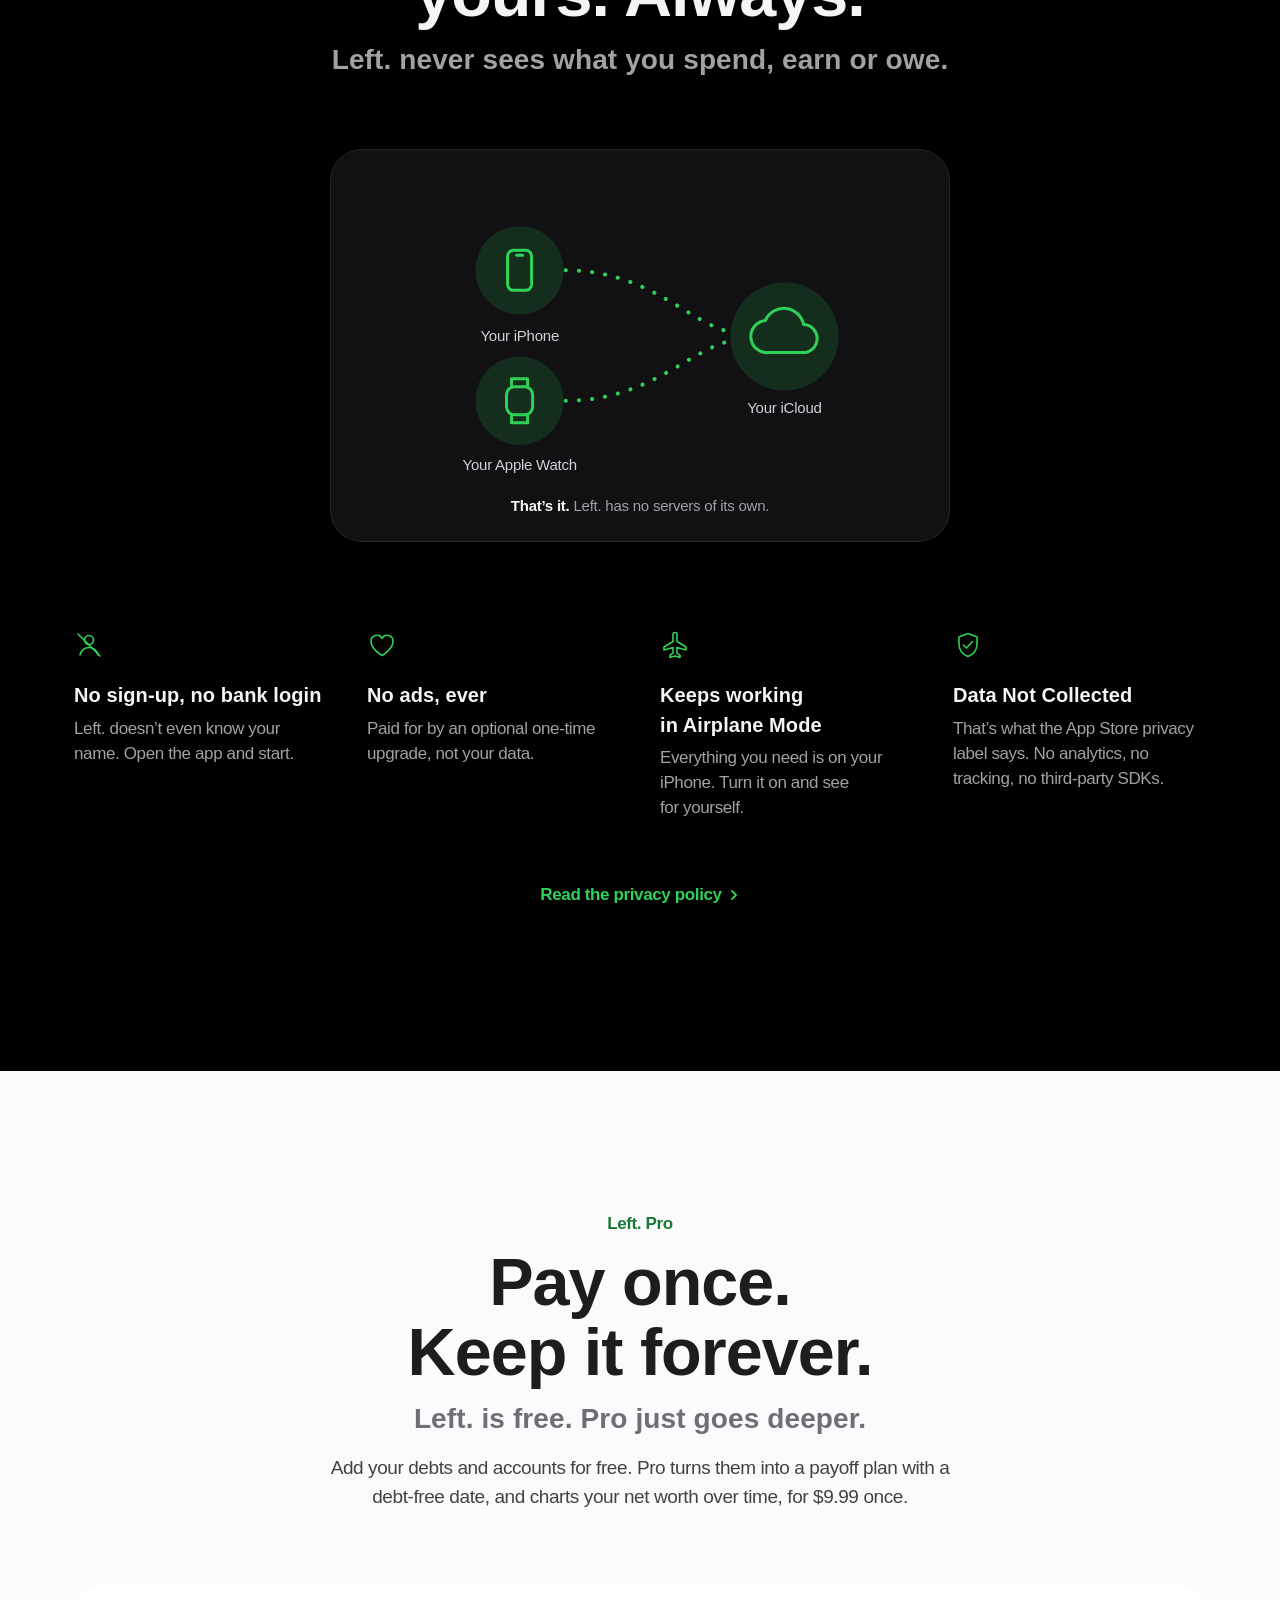
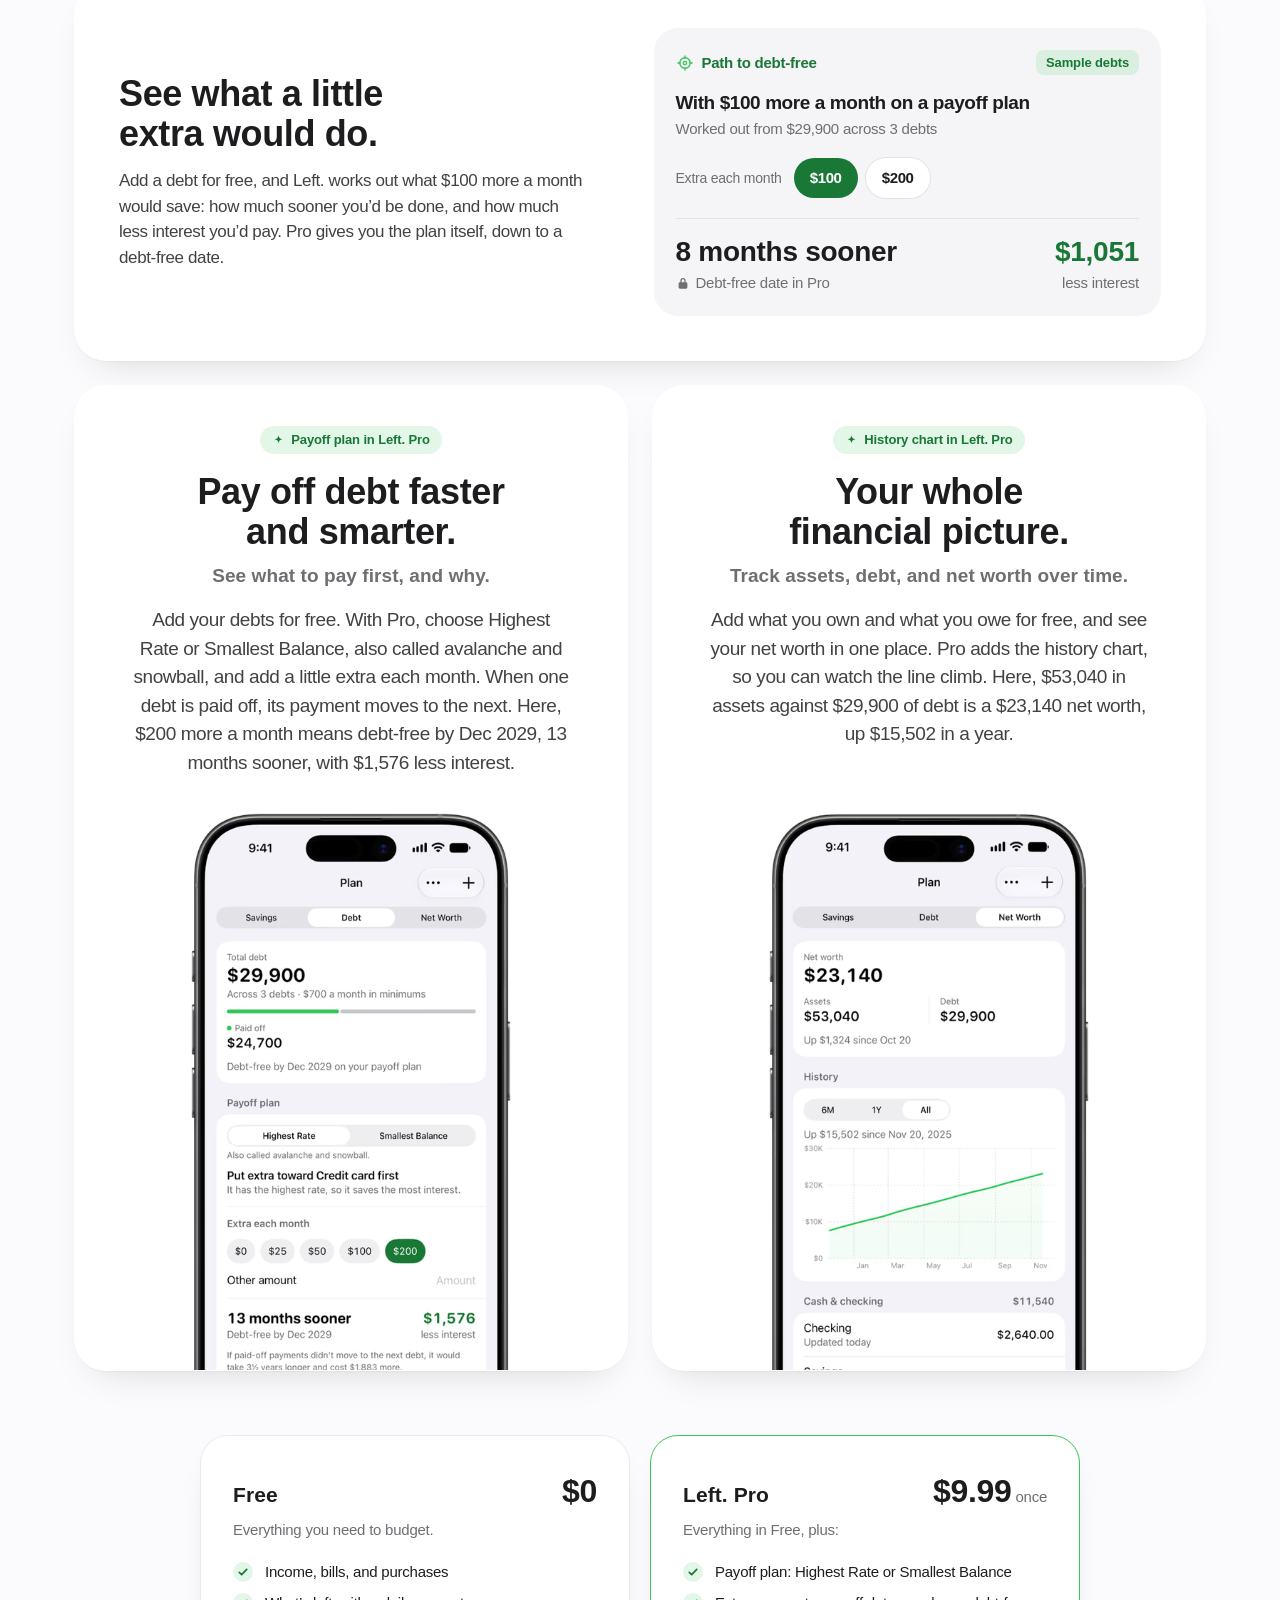
==== commit dce58b66: "Fix Duo row labels: size cards by device so captions line up, let the Watch hang past" ====
--- a/index.html
+++ b/index.html
@@ -1493,12 +1493,14 @@
     .duo { overflow-x: clip; }
     .duo-rail {
       --s: 0.44;                      /* shown size of each source pixel */
+      --dw: 783;                      /* the device's box in every shot, in source pixels: */
+      --dh: 1091;                     /* cards are sized by it, so a Watch hangs past its card */
       position: relative;             /* cards measure their offsets against the rail */
       display: flex;
       align-items: flex-start;
       gap: clamp(28px, 4vw, 56px);
       margin-top: clamp(40px, 5vw, 64px);
-      padding: 12px max(24px, calc(50% - 173px)) 28px;
+      padding: 12px max(24px, calc(50% - 173px)) 120px;
       overflow-x: auto;
       overscroll-behavior-x: contain;
       scroll-snap-type: x mandatory;
@@ -1506,10 +1508,13 @@
     }
     .duo-rail::-webkit-scrollbar { display: none; }
     .duo-rail:focus-visible { outline: 2px solid var(--green); outline-offset: -2px; border-radius: 24px; }
-    .duo-card { flex: none; margin: 0; scroll-snap-align: center; text-align: center; }
-    .duo-card img { width: calc(var(--w) * var(--s) * 1px); height: auto; filter: var(--phone-shadow); }
+    /* Scaling from the bottom edge keeps every caption on one line */
+    .duo-card { flex: none; width: calc(var(--dw) * var(--s) * 1px); margin: 0; scroll-snap-align: center; text-align: center; transform-origin: 50% 100%; }
+    .duo-card picture { display: block; height: calc(var(--dh) * var(--s) * 1px); }
+    .duo-card img { display: block; width: calc(var(--w) * var(--s) * 1px); max-width: none; height: auto; filter: var(--phone-shadow); }
     .duo-card figcaption {
       margin-top: 18px;
+      translate: var(--nudge, 0) 0;   /* a card whose Watch sits close to the caption shifts it clear */
       font-size: 0.9375rem;
       font-weight: 500;
       color: var(--muted);
@@ -1524,7 +1529,7 @@
       0%, 100% { scale: .84; opacity: .5; }
       50% { scale: 1; opacity: 1; }
     }
-    .duo-nav { display: flex; justify-content: center; gap: 12px; margin-top: 8px; }
+    .duo-nav { display: flex; justify-content: center; gap: 12px; margin-top: -24px; }
     .duo-btn {
       width: 44px;
       height: 44px;
@@ -2586,13 +2591,13 @@
         </picture>
         <figcaption>Categories</figcaption>
       </figure>
-      <figure class="duo-card" style="--w: 822">
+      <figure class="duo-card" style="--w: 822; --nudge: -5%">
         <picture>
           <source type="image/avif" srcset="screenshots/duo-glance-sm.avif 411w, screenshots/duo-glance.avif 822w" sizes="(max-width: 640px) 279px, 362px">
           <img src="screenshots/duo-glance.webp" srcset="screenshots/duo-glance-sm.webp 411w, screenshots/duo-glance.webp 822w" sizes="(max-width: 640px) 279px, 362px"
                width="822" height="1306" alt="An iPhone Duo Home Screen with three Left. widgets showing $947 left of $4,983 income and an Add Purchase button, with the Left. app in the Dock. An Apple Watch shows Left. Bills: 4 left to pay, $625." loading="lazy" decoding="async">
         </picture>
-        <figcaption>Home Screen</figcaption>
+        <figcaption>Widgets</figcaption>
       </figure>
       <figure class="duo-card" style="--w: 783">
         <picture>
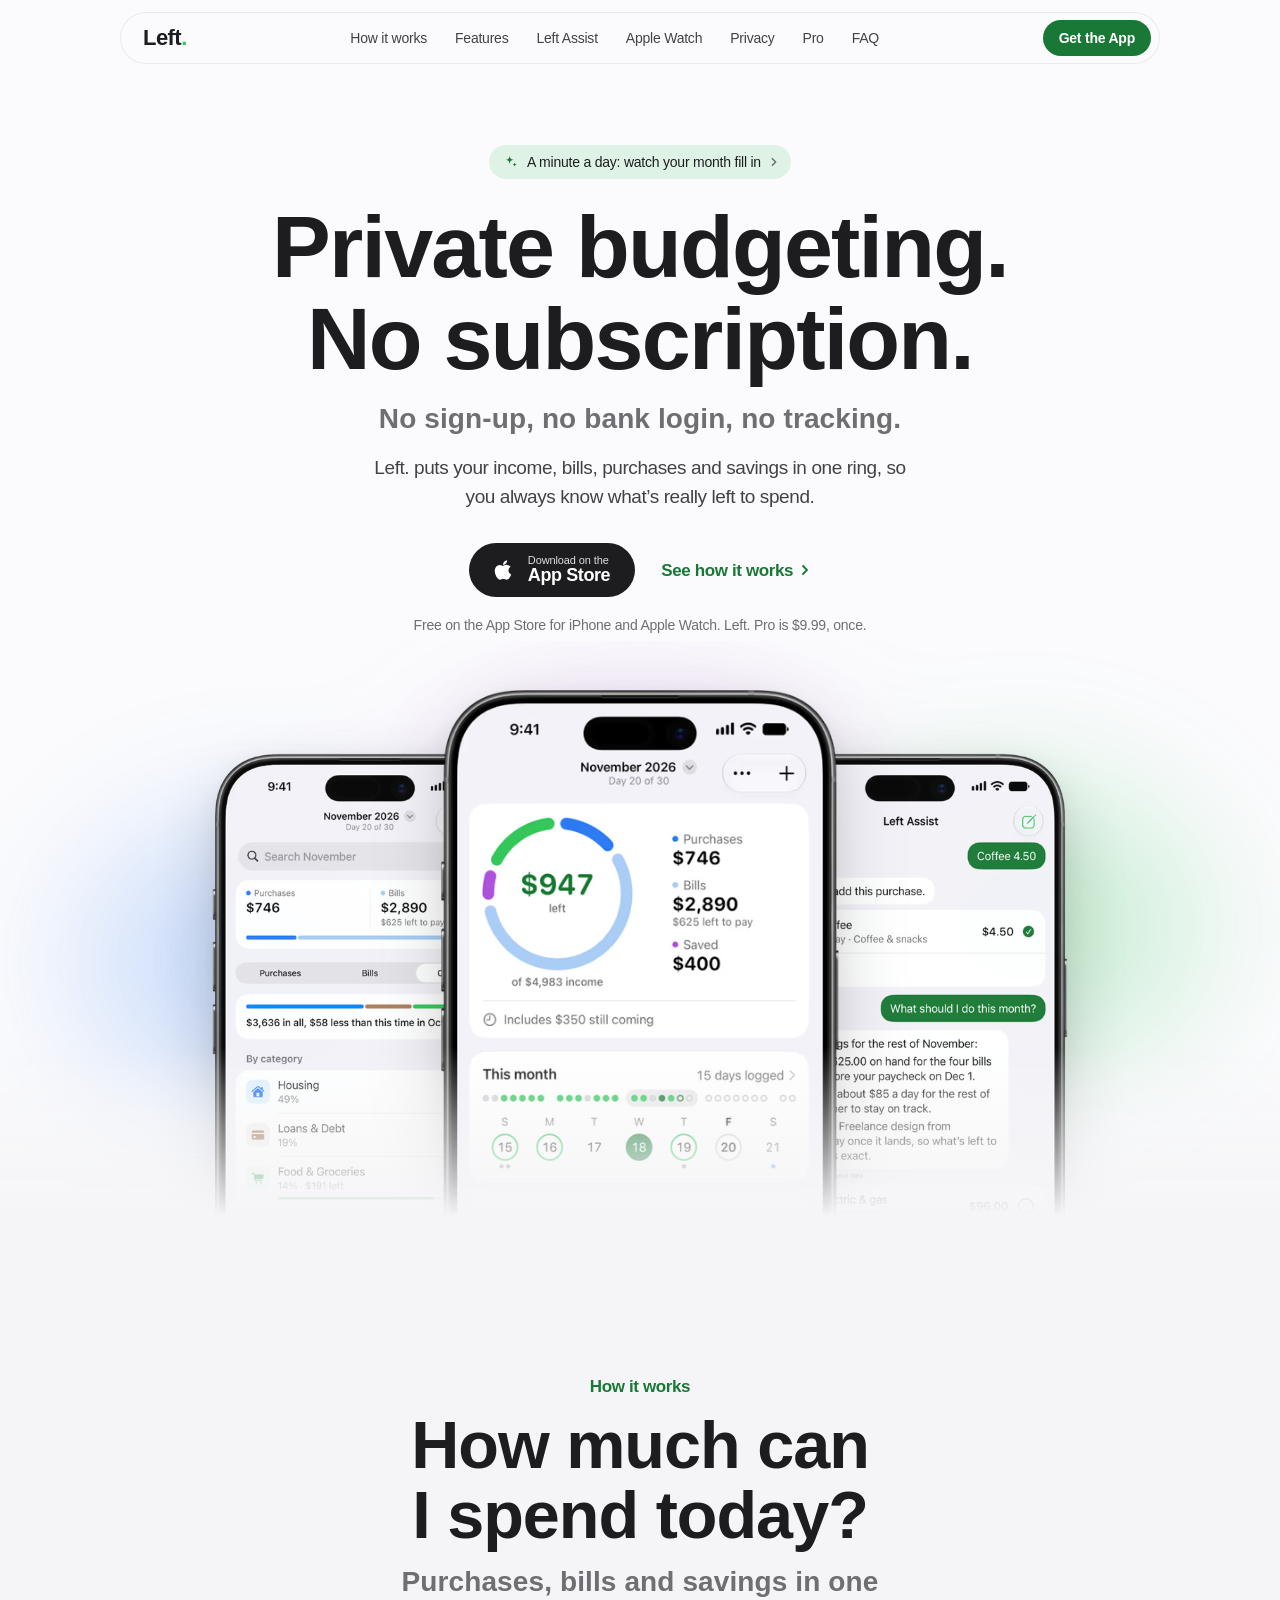
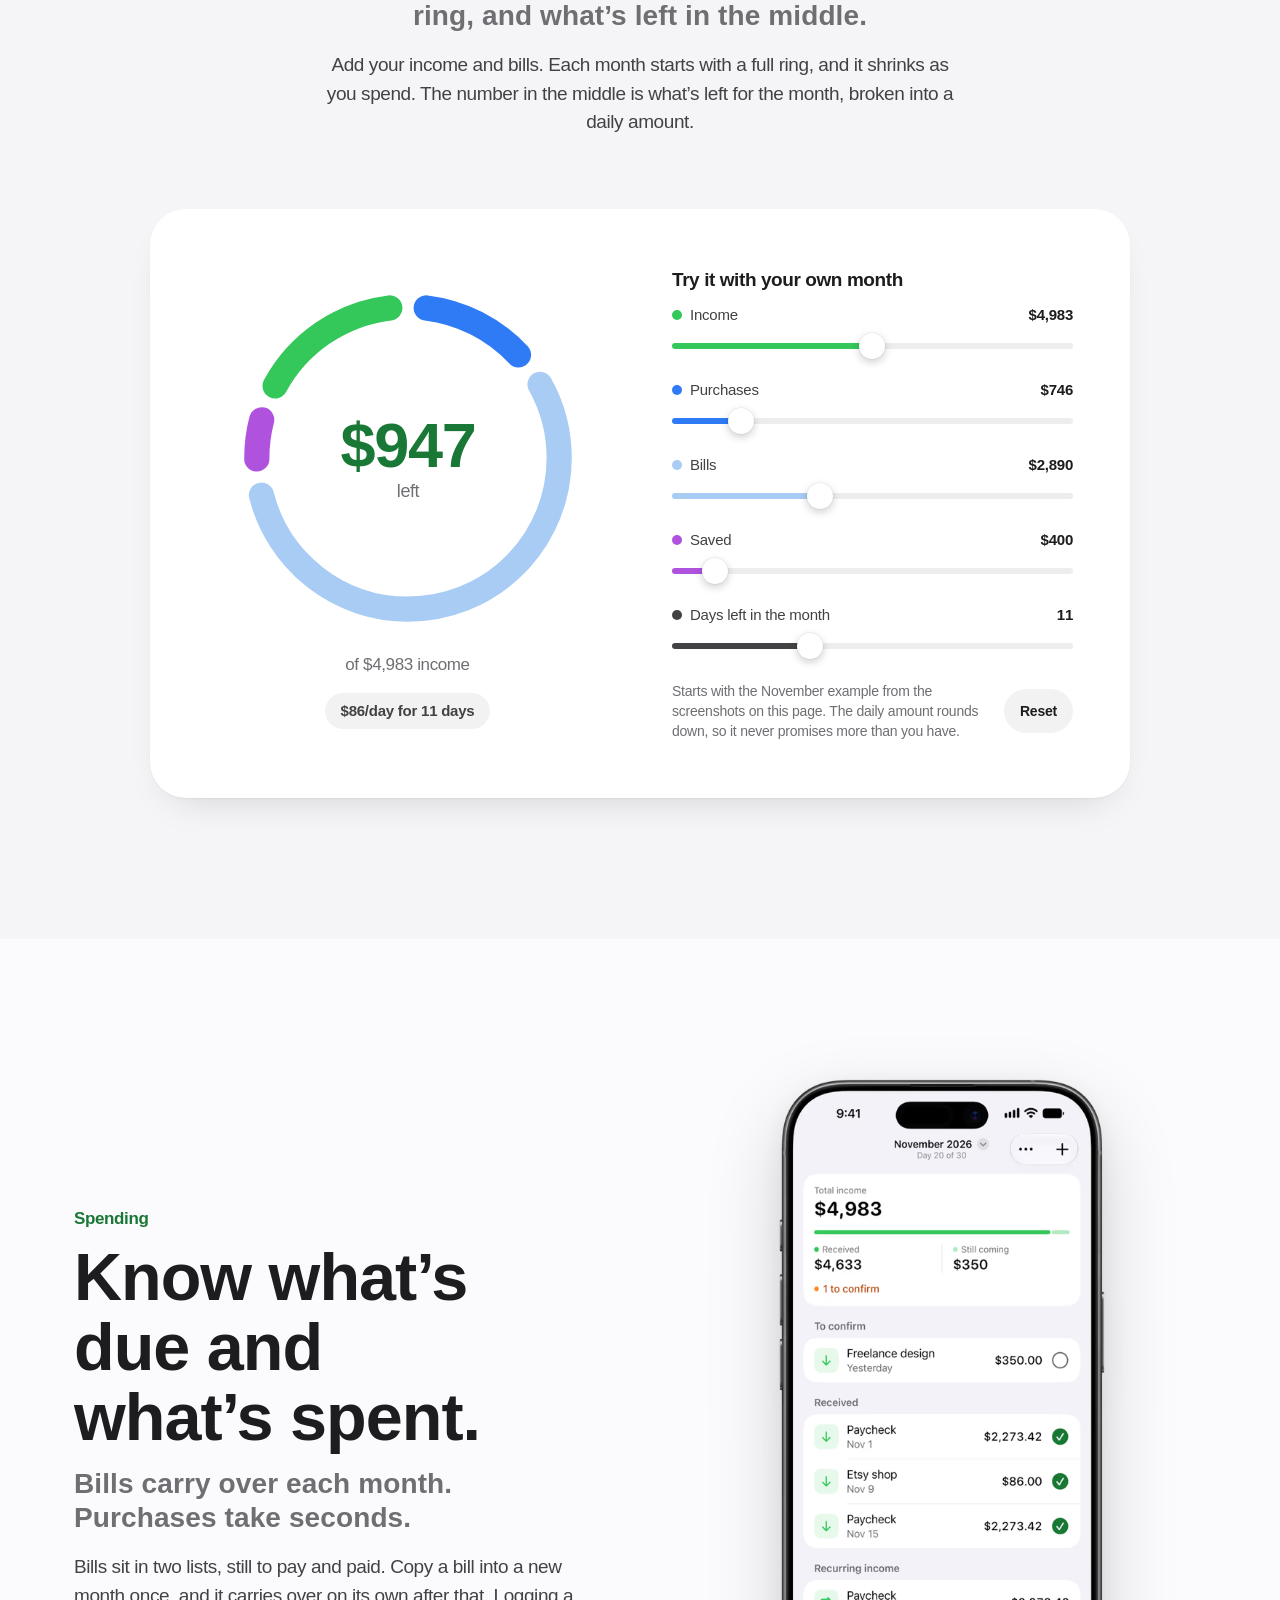
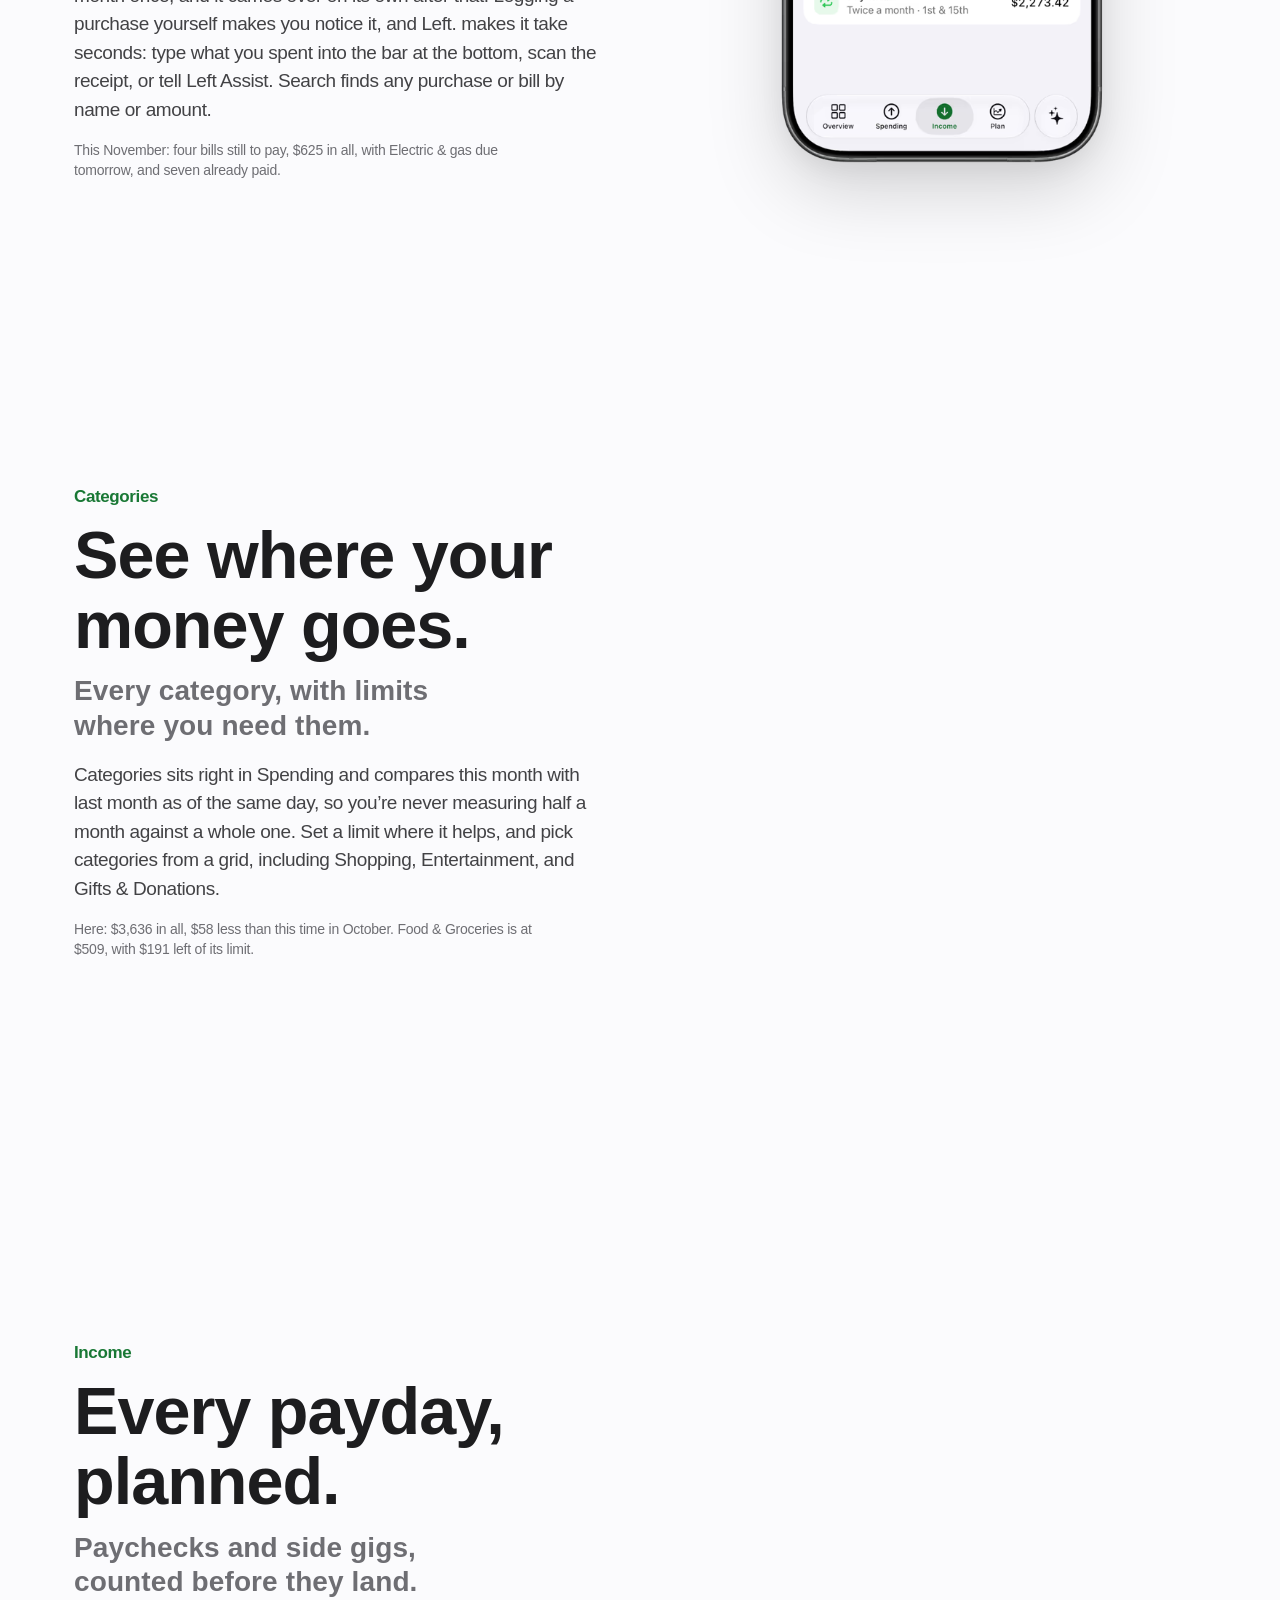
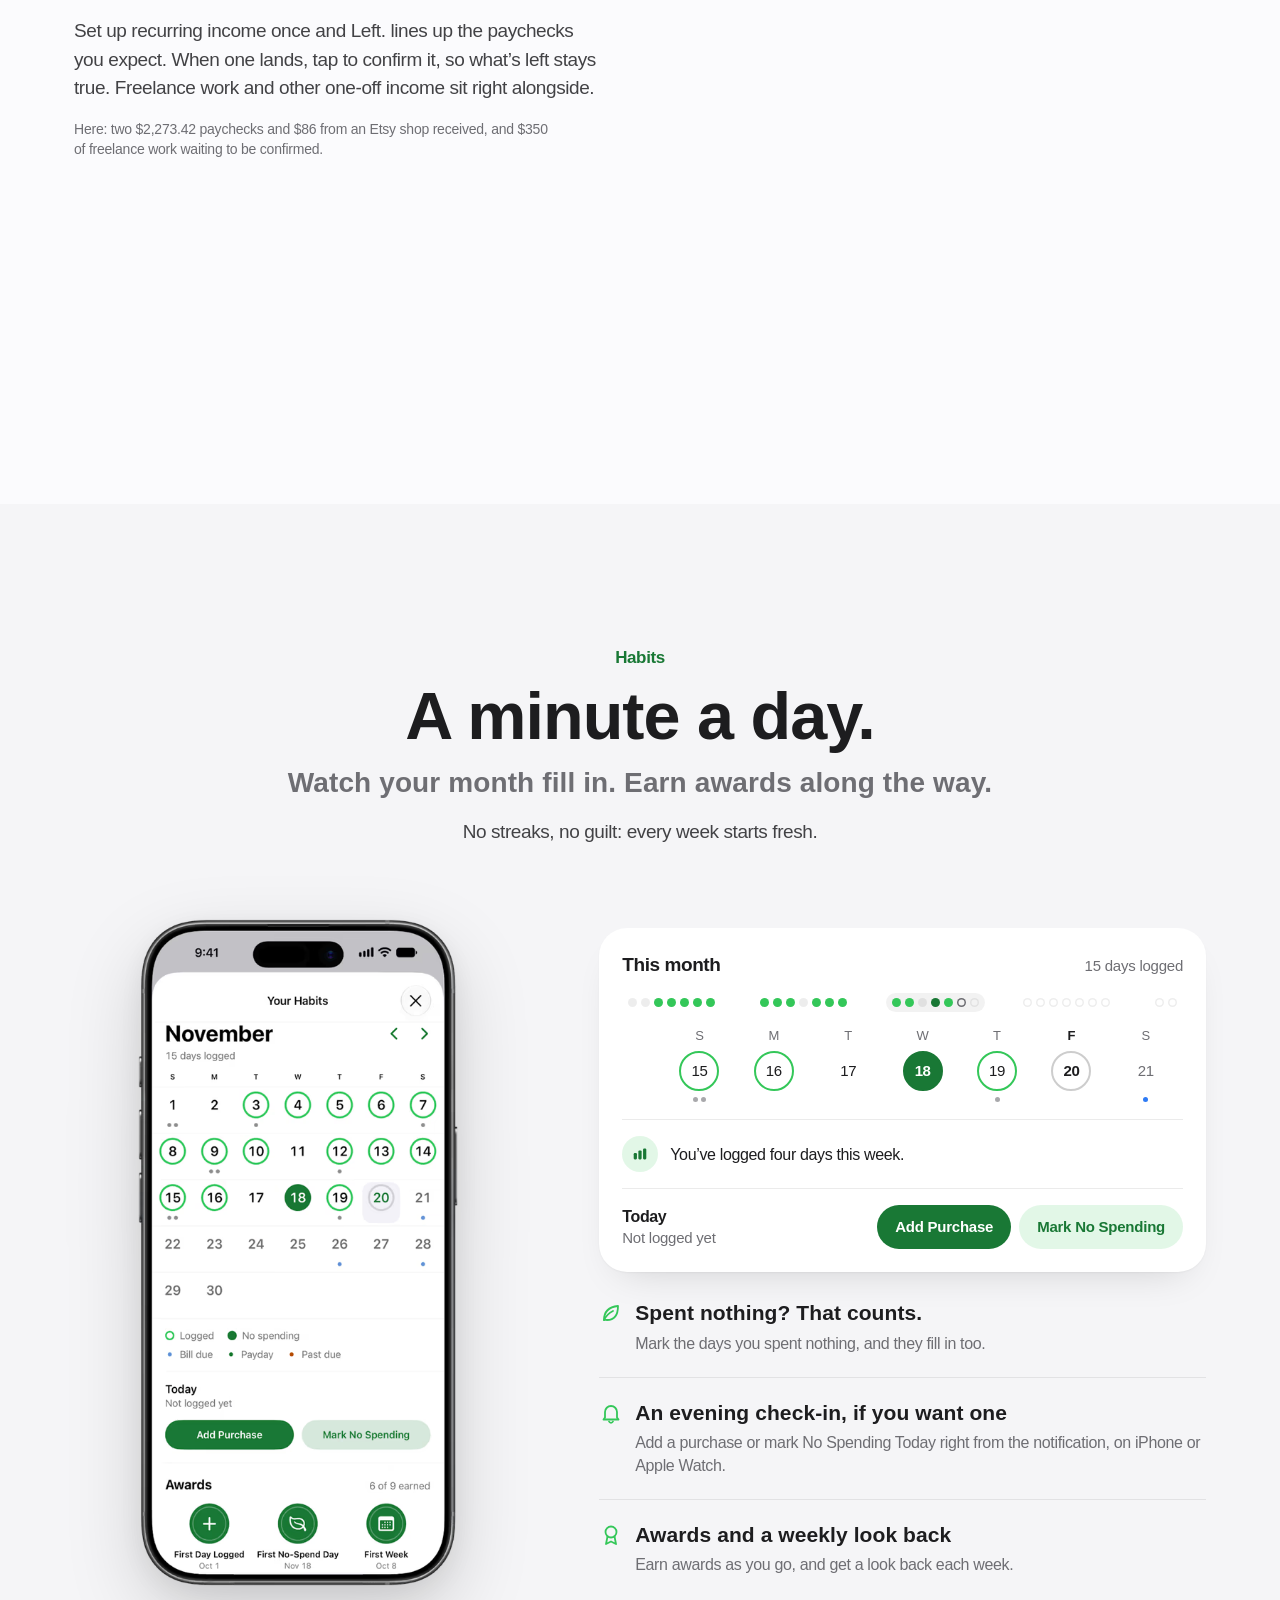
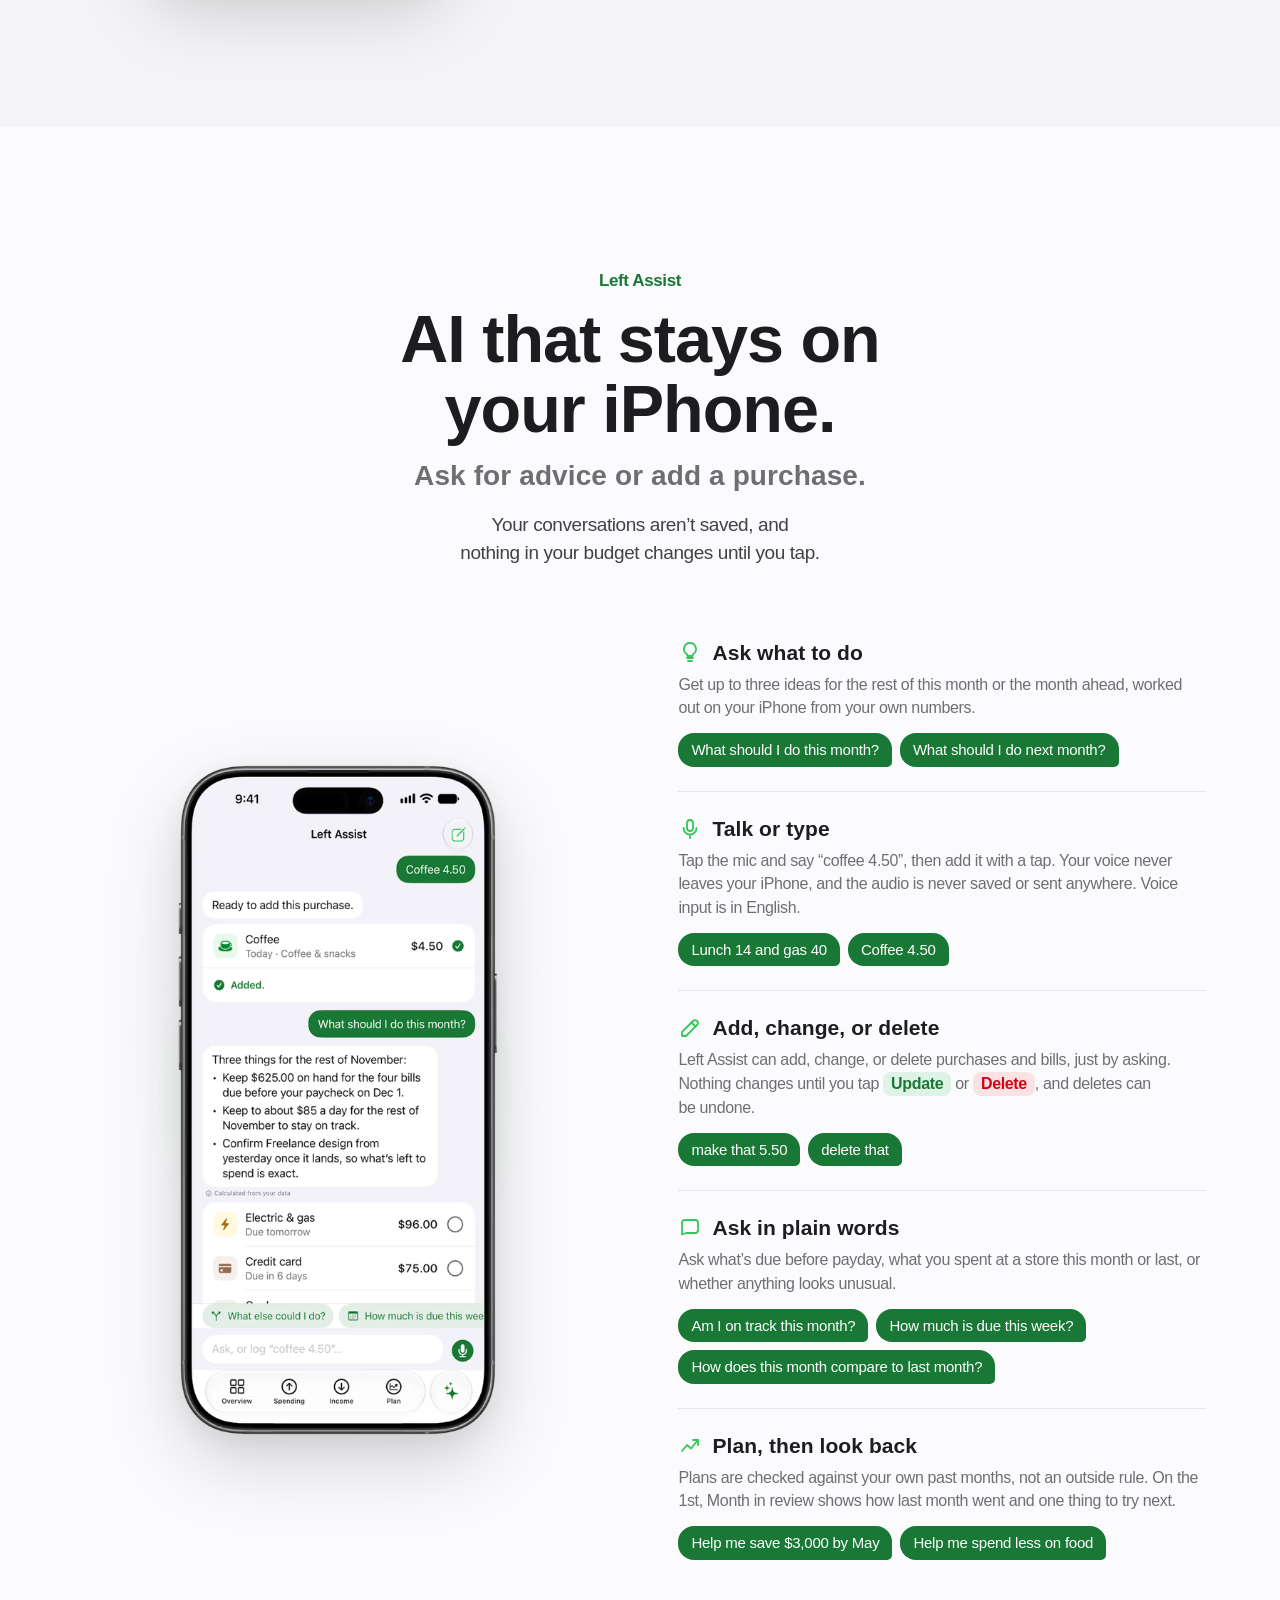
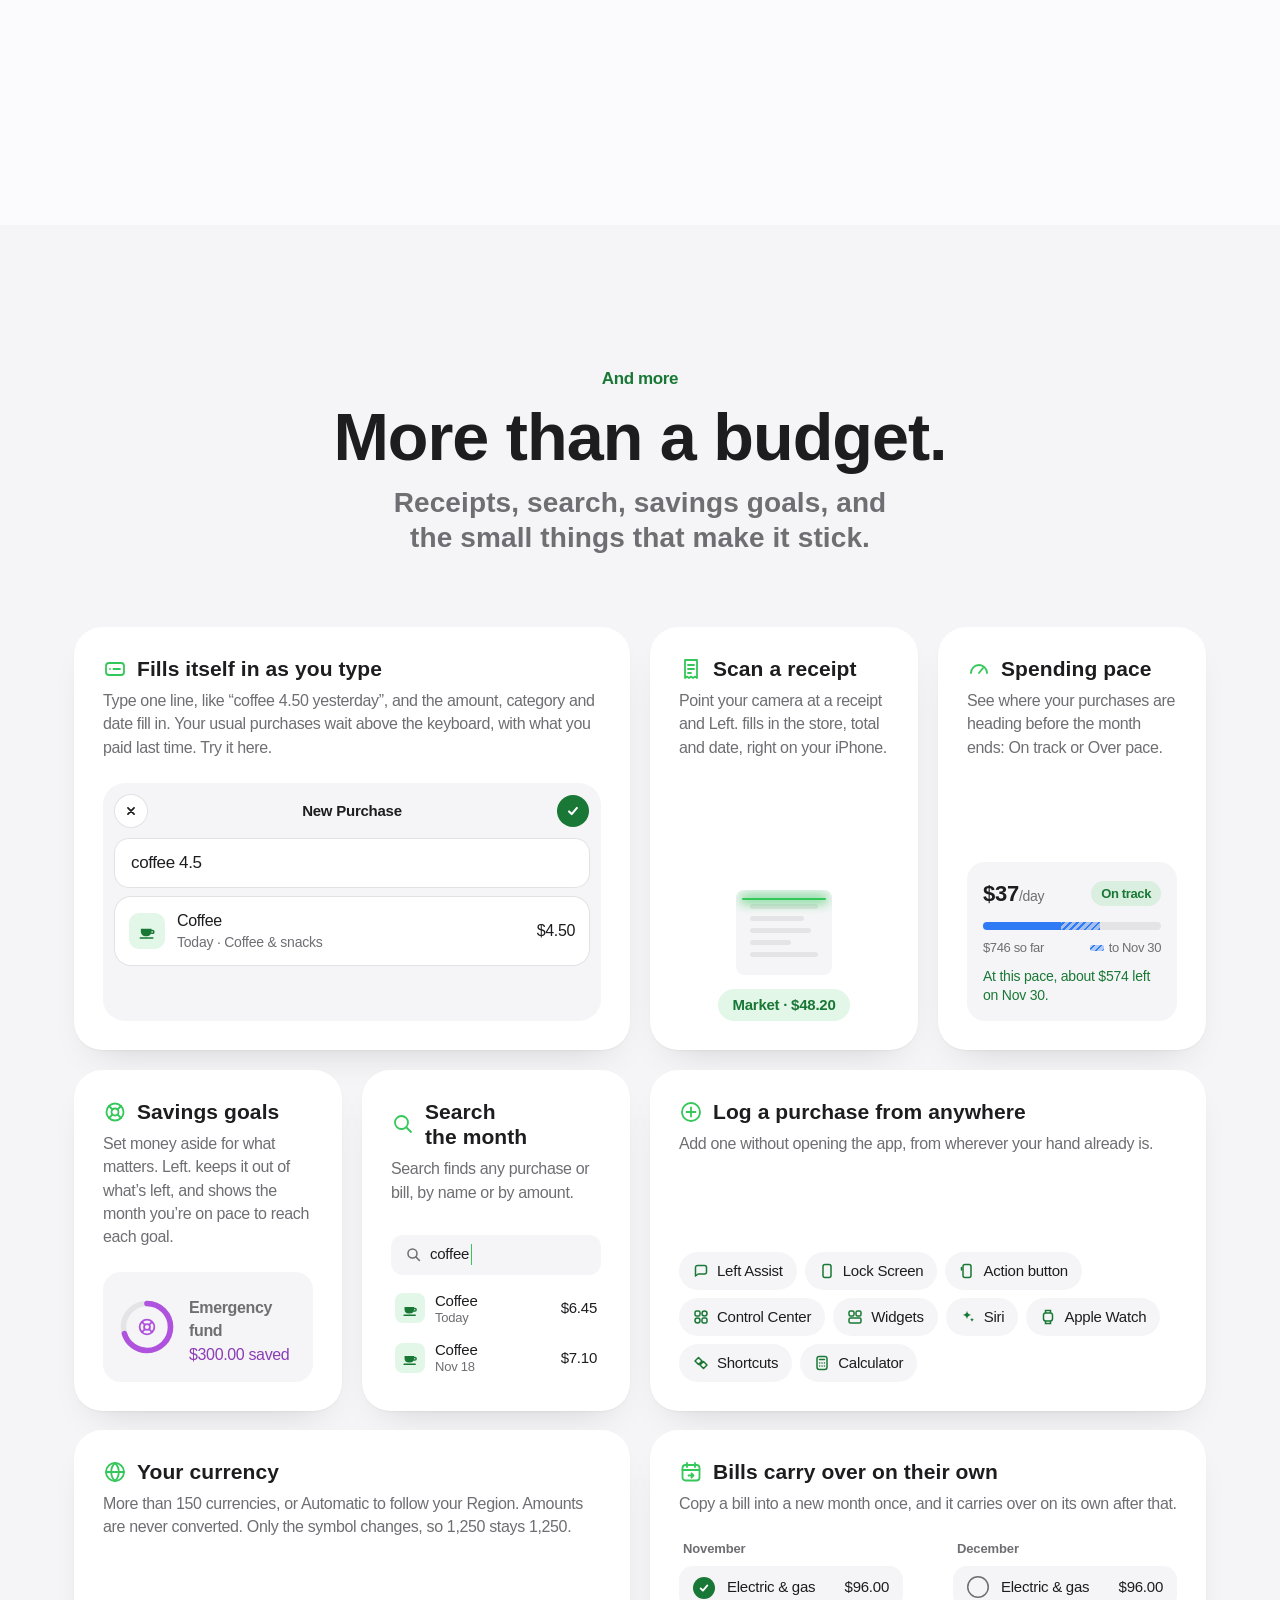
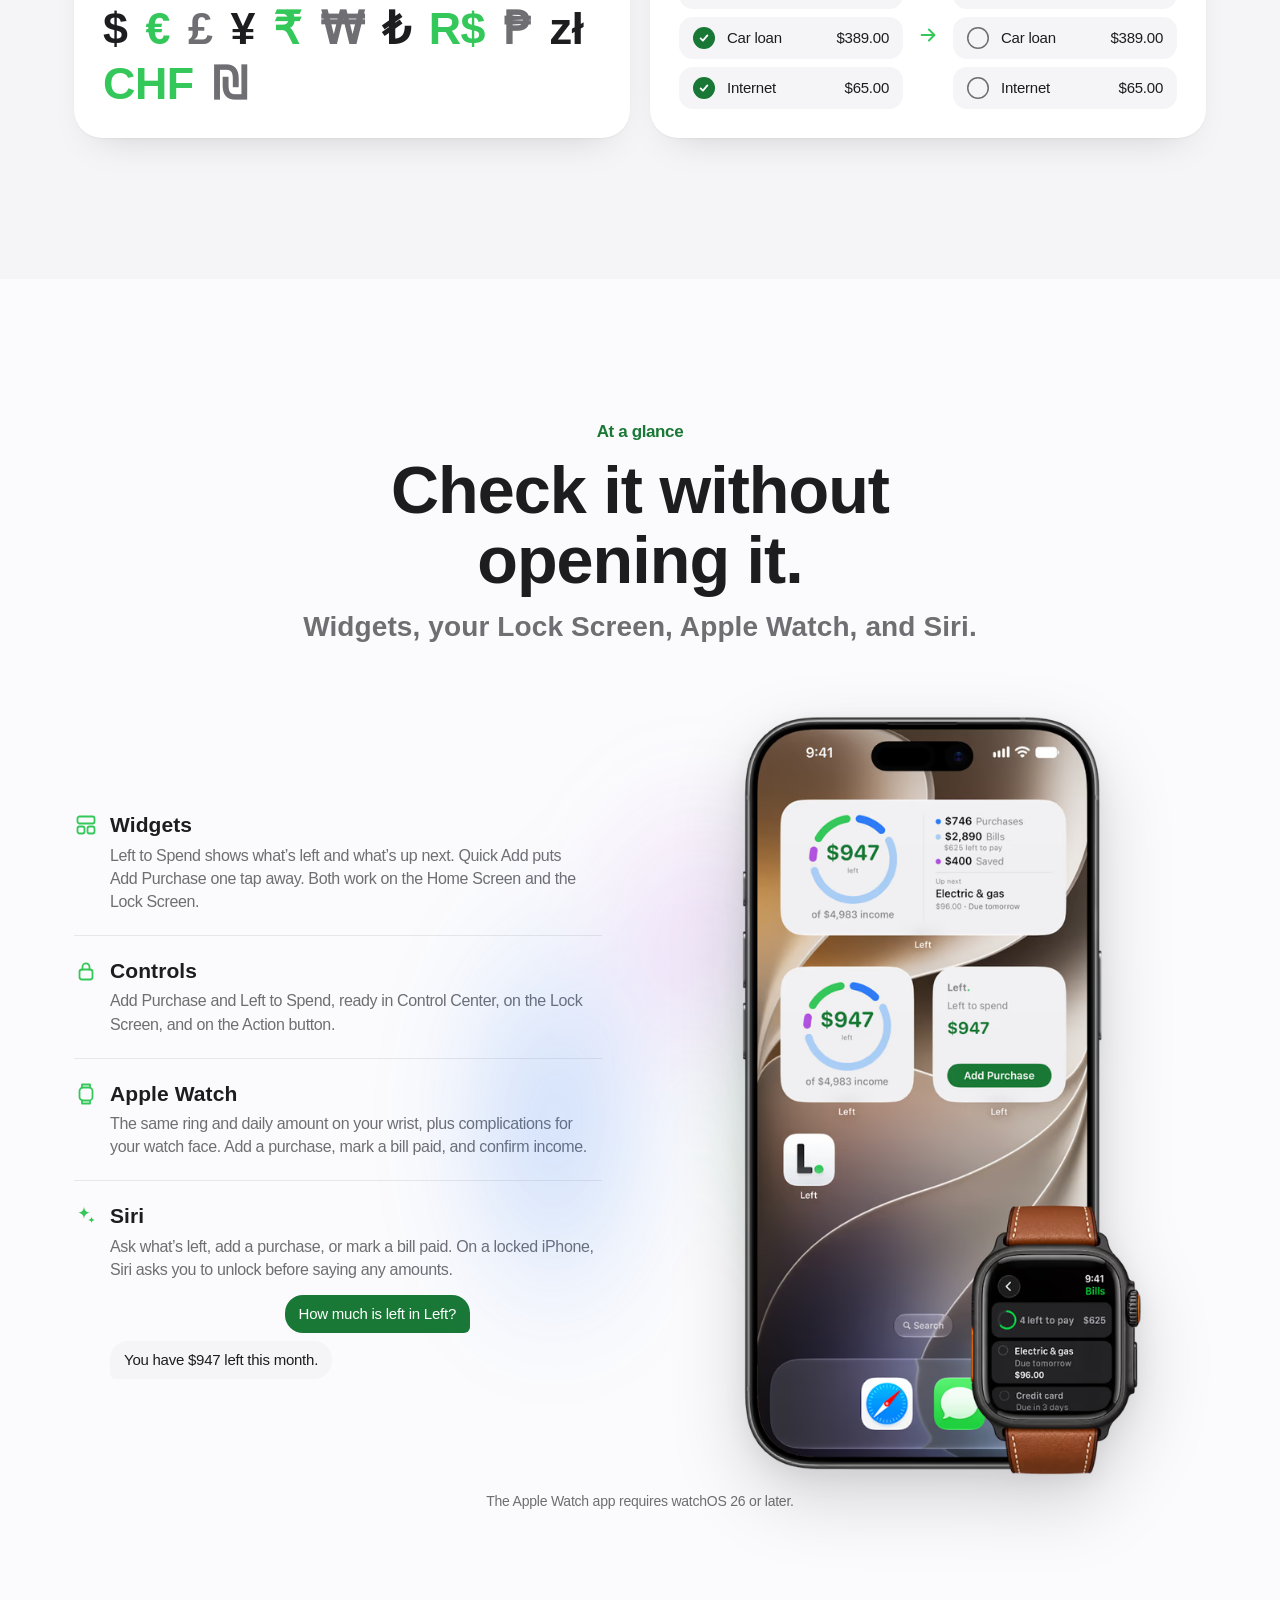
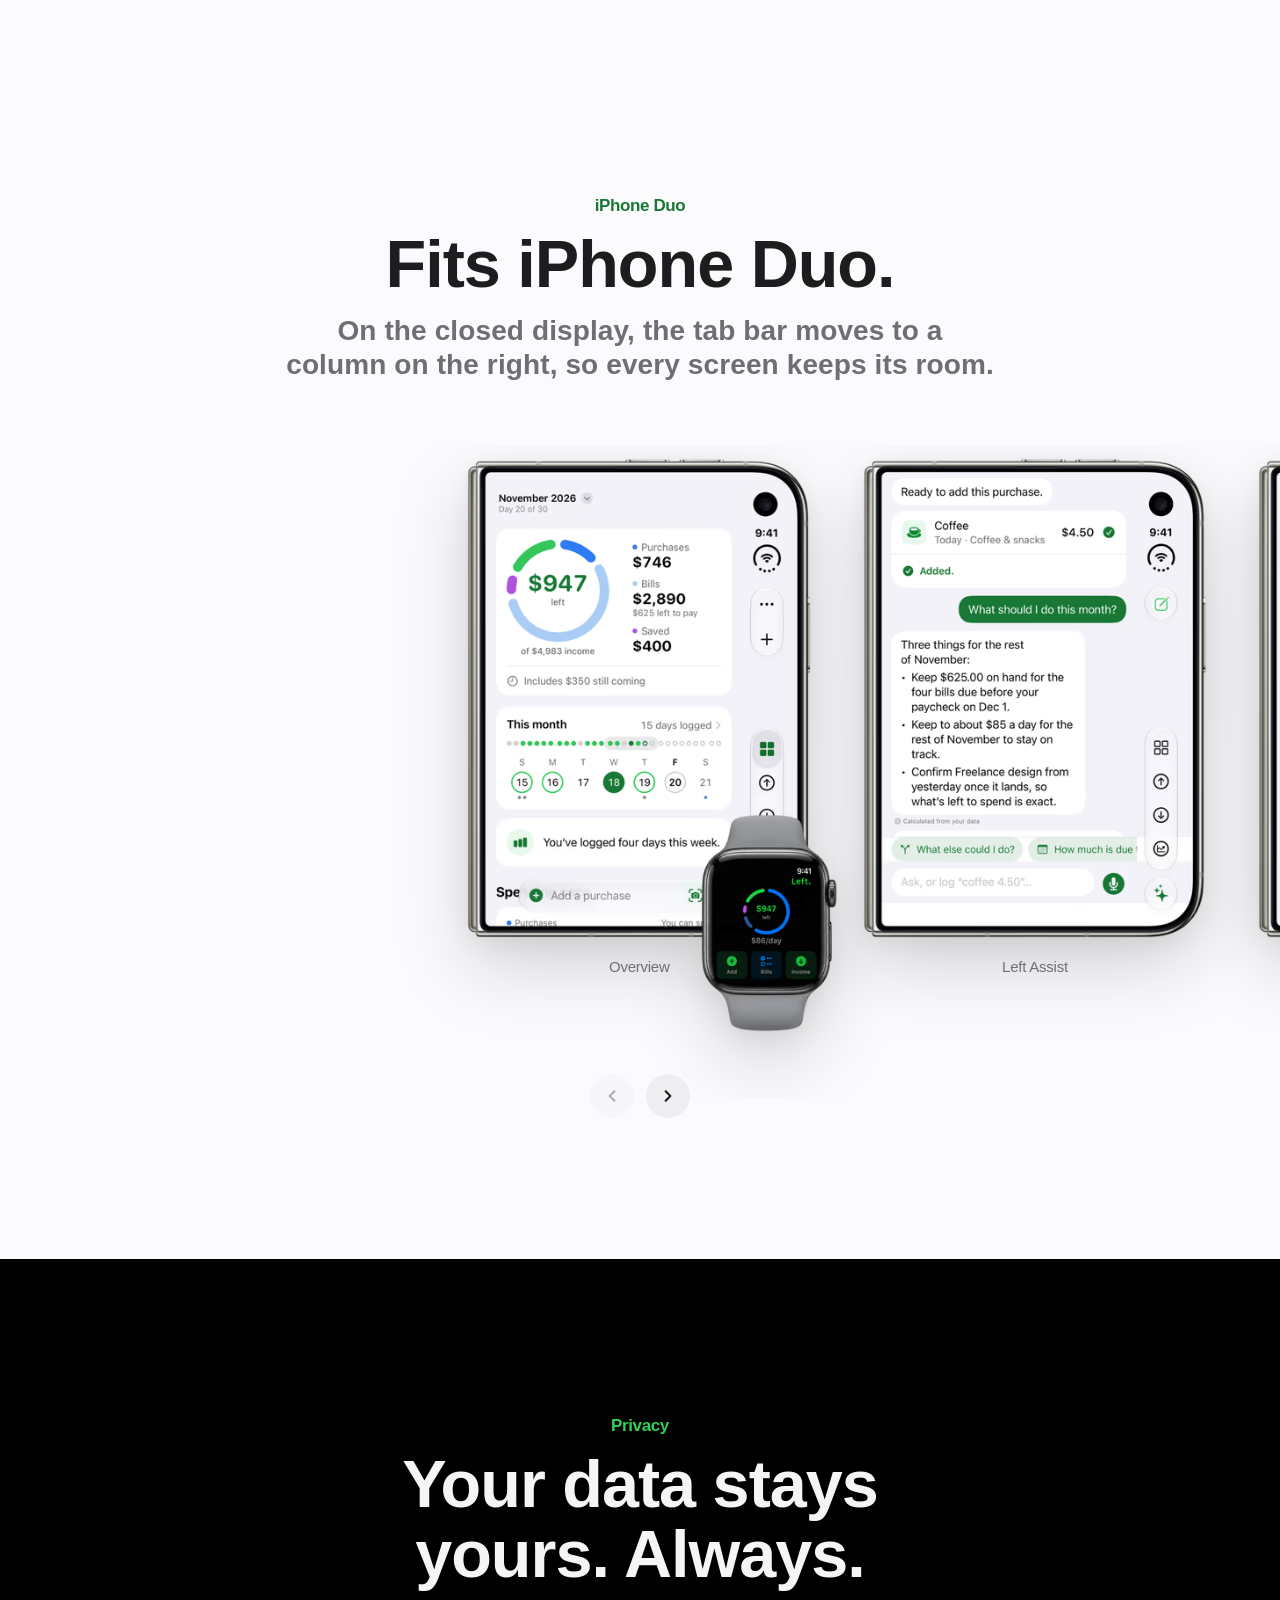
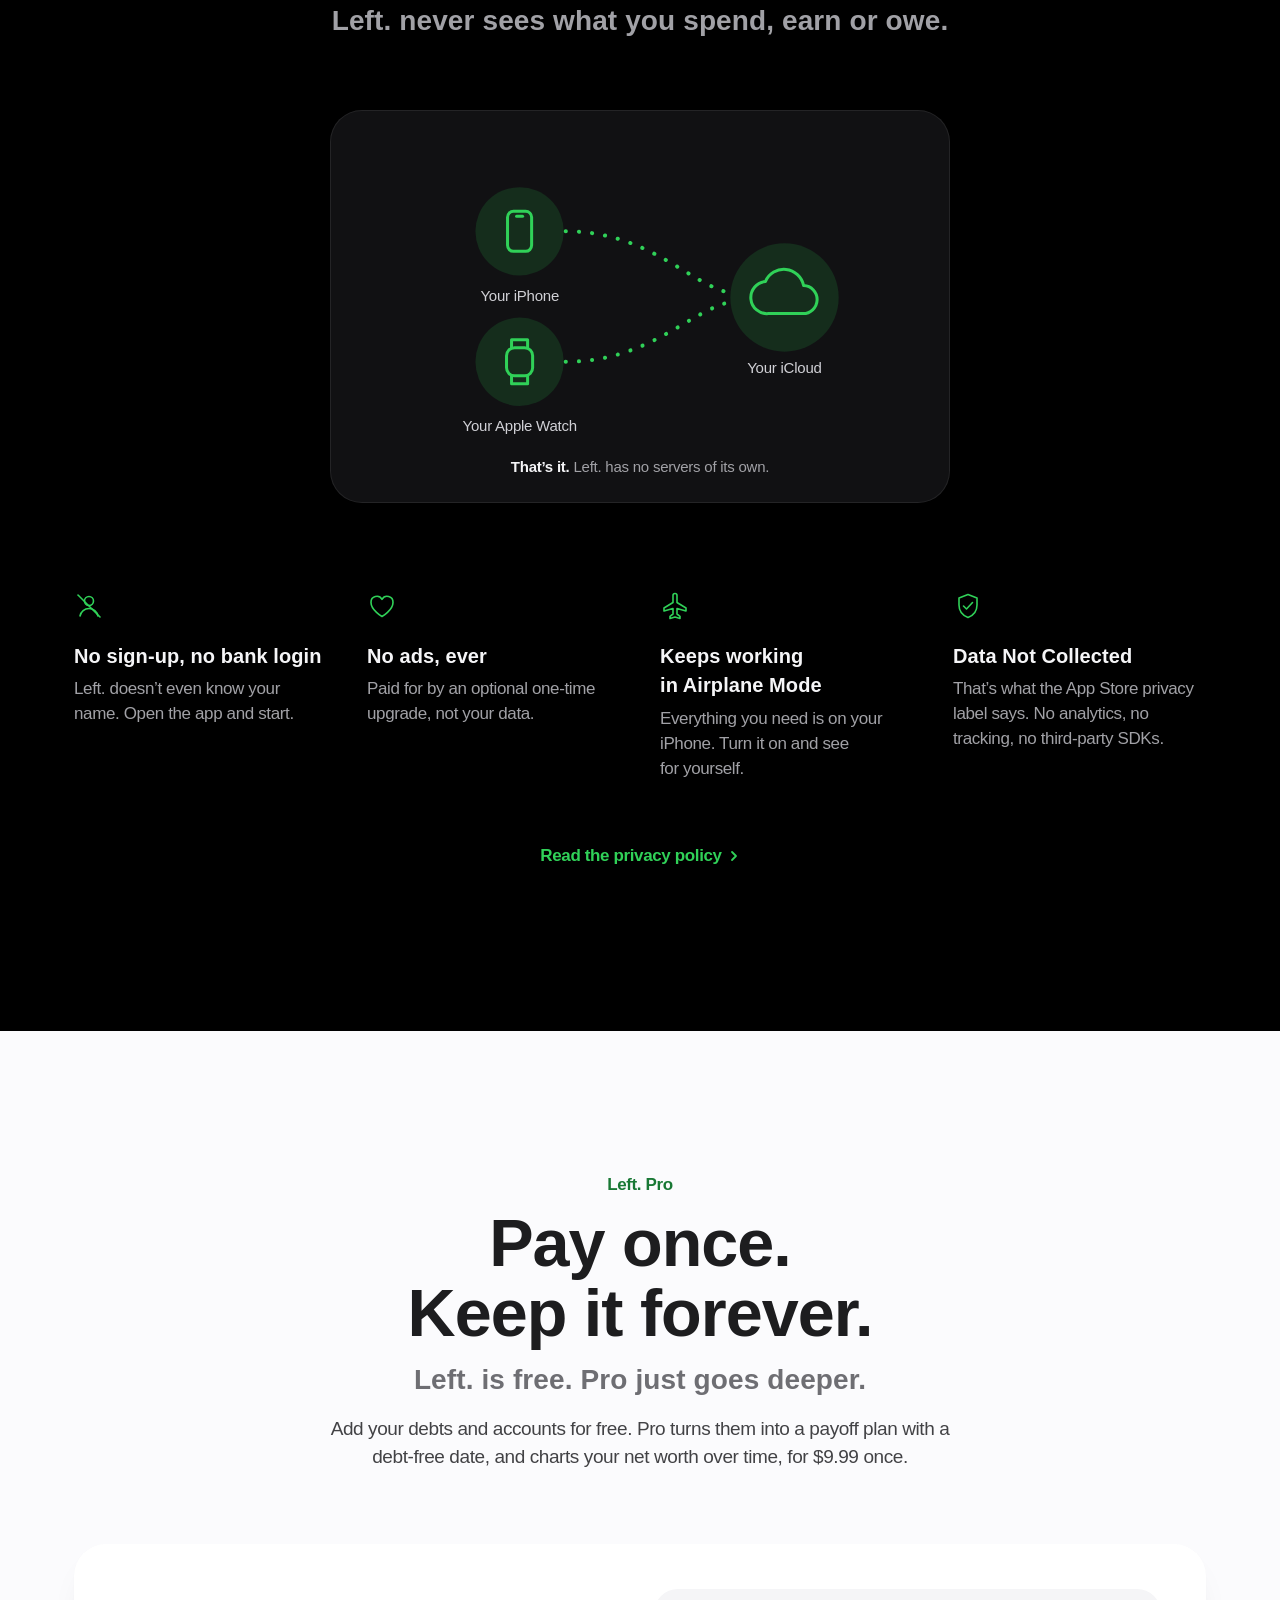
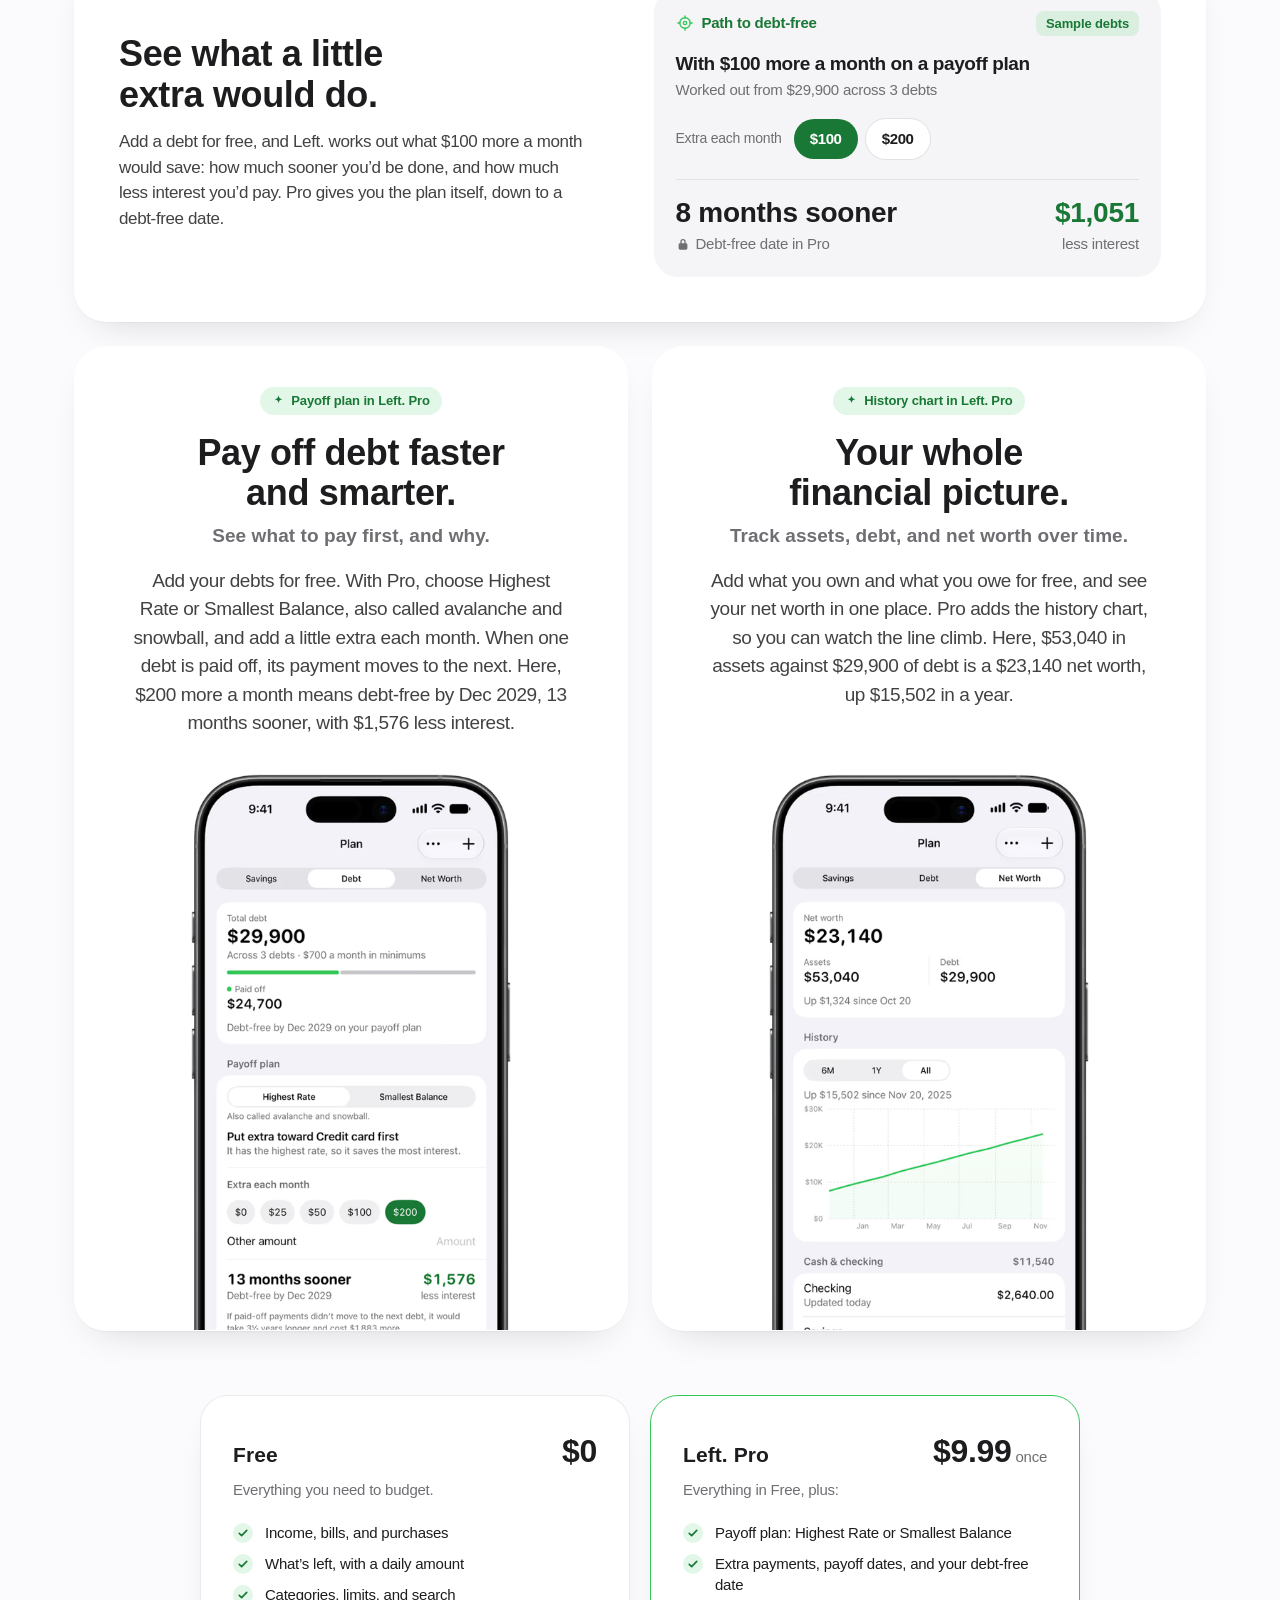
==== commit d505c74b: "Fix hero phone cropped at top: add room for the scroll drift, blend into next section, reframe glow" ====
--- a/index.html
+++ b/index.html
@@ -479,11 +479,14 @@
 
     /* ===== HERO ===== */
     .hero {
+      /* Shorter windows get tighter spacing, so more of the phone shows on the first screen */
       padding-top: clamp(56px, 8vw, 104px);
+      padding-top: clamp(56px, min(8vw, 9svh), 104px);
       text-align: center;
       position: relative;
     }
     .hero-text { max-width: 900px; margin: 0 auto; }
+    .hero h1 { font-size: clamp(2.75rem, min(7vw, 10.5svh), 5.5rem); }
     .hero-kicker {
       display: inline-flex;
       align-items: center;
@@ -521,30 +524,46 @@
     .hero-stage {
       --pw: 400px;              /* centre phone width */
       --sw: 316px;              /* side phone width */
+      --room: 48px;             /* air above the phones: the centre one drifts up as the page scrolls */
       position: relative;
-      height: calc(var(--pw) * 1.36);
-      margin-top: clamp(48px, 6vw, 72px);
+      height: calc(var(--pw) * 1.36 + var(--room));
+      margin-top: calc(clamp(48px, 6vw, 72px) - var(--room));
+      margin-top: calc(clamp(48px, min(6vw, 6svh), 72px) - var(--room));
       overflow: hidden;
-      -webkit-mask-image: linear-gradient(to bottom, #000 74%, transparent);
-      mask-image: linear-gradient(to bottom, #000 74%, transparent);
-    }
+    }
+    /* The phones dissolve into the next section's background, so the two meet without a line */
+    .hero-stage::after {
+      content: "";
+      position: absolute;
+      inset: auto 0 -2px;       /* past the edge, so no row of phone shows under it */
+      height: 32%;
+      z-index: 3;
+      background: linear-gradient(to bottom, transparent, color-mix(in srgb, var(--bg-alt) 50%, transparent) 42%, var(--bg-alt) 90%);
+      pointer-events: none;
+    }
+    /* A glow in the ring's colours, sized by the phones so it frames them at any window width */
     .aurora {
       position: absolute;
-      inset: 8% 0 0;
+      top: 0;
+      bottom: 0;
+      left: 50%;
+      width: min(100%, calc(var(--pw) + var(--sw) * 3.4));
+      translate: -50% 0;
+      /* Each one fades out inside the box, so the blur never shows a straight edge */
       background:
-        radial-gradient(28% 42% at 34% 46%, rgba(46, 123, 245, 0.55), transparent 70%),
-        radial-gradient(26% 40% at 66% 40%, rgba(52, 199, 89, 0.6), transparent 70%),
-        radial-gradient(22% 34% at 50% 78%, rgba(175, 82, 222, 0.45), transparent 70%);
-      filter: blur(48px);
+        radial-gradient(28% 50% at 20% 54%, rgba(46, 123, 245, 0.6), transparent 70%),
+        radial-gradient(28% 50% at 80% 48%, rgba(52, 199, 89, 0.62), transparent 70%),
+        radial-gradient(32% 36% at 50% 26%, rgba(175, 82, 222, 0.42), transparent 70%);
+      filter: blur(56px);
       opacity: var(--aurora-opacity);
       pointer-events: none;
     }
-    .hp { position: absolute; top: 0; }
+    .hp { position: absolute; top: var(--room); }
     .hp img { filter: var(--phone-shadow); }
     /* The centre shot is wider than the phone (a Watch sits at its foot), so it's sized and
        placed by the phone: 896px of the 1009px image is phone, centred at 449px */
     .hp-center { left: calc(50% - var(--pw) * 0.501); width: calc(var(--pw) * 1.126); z-index: 2; }
-    .hp-side { width: var(--sw); top: 64px; z-index: 1; }
+    .hp-side { width: var(--sw); top: calc(var(--room) + 64px); z-index: 1; }
     .hp-left { left: calc(50% - var(--pw) / 2 - var(--sw) * 0.72); }
     .hp-right { left: calc(50% + var(--pw) / 2 - var(--sw) * 0.28); }
     .hp-side img { opacity: 0.96; }
@@ -2089,7 +2108,7 @@
         <source type="image/avif" srcset="screenshots/overview-sm.avif 504w, screenshots/overview.avif 1007w" sizes="(max-width: 760px) min(338px, 85.6vw), (max-width: 1024px) 383px, 450px">
         <img src="screenshots/overview.webp" srcset="screenshots/overview-sm.webp 504w, screenshots/overview.webp 1007w" sizes="(max-width: 760px) min(338px, 85.6vw), (max-width: 1024px) 383px, 450px"
              width="1007" height="1921"
-             alt="Left. on iPhone for November 2026, day 20 of 30: a ring showing $947 left of $4,983 income, including $350 still coming, with $746 in purchases, $2,890 in bills with $625 left to pay, and $400 saved. This month shows 15 days logged, with four days logged this week, above Spending pace at $37 a day. An Apple Watch shows the same $947 left and $86 a day."
+             alt="Left. on iPhone for November 2026, day 20 of 30: a ring showing $947 left of $4,983 income, including $350 still coming, with $746 in purchases, $2,890 in bills with $625 left to pay, and $400 saved. Below the ring, This month shows 15 days logged."
              loading="eager" decoding="async" fetchpriority="high">
       </picture>
     </div>
